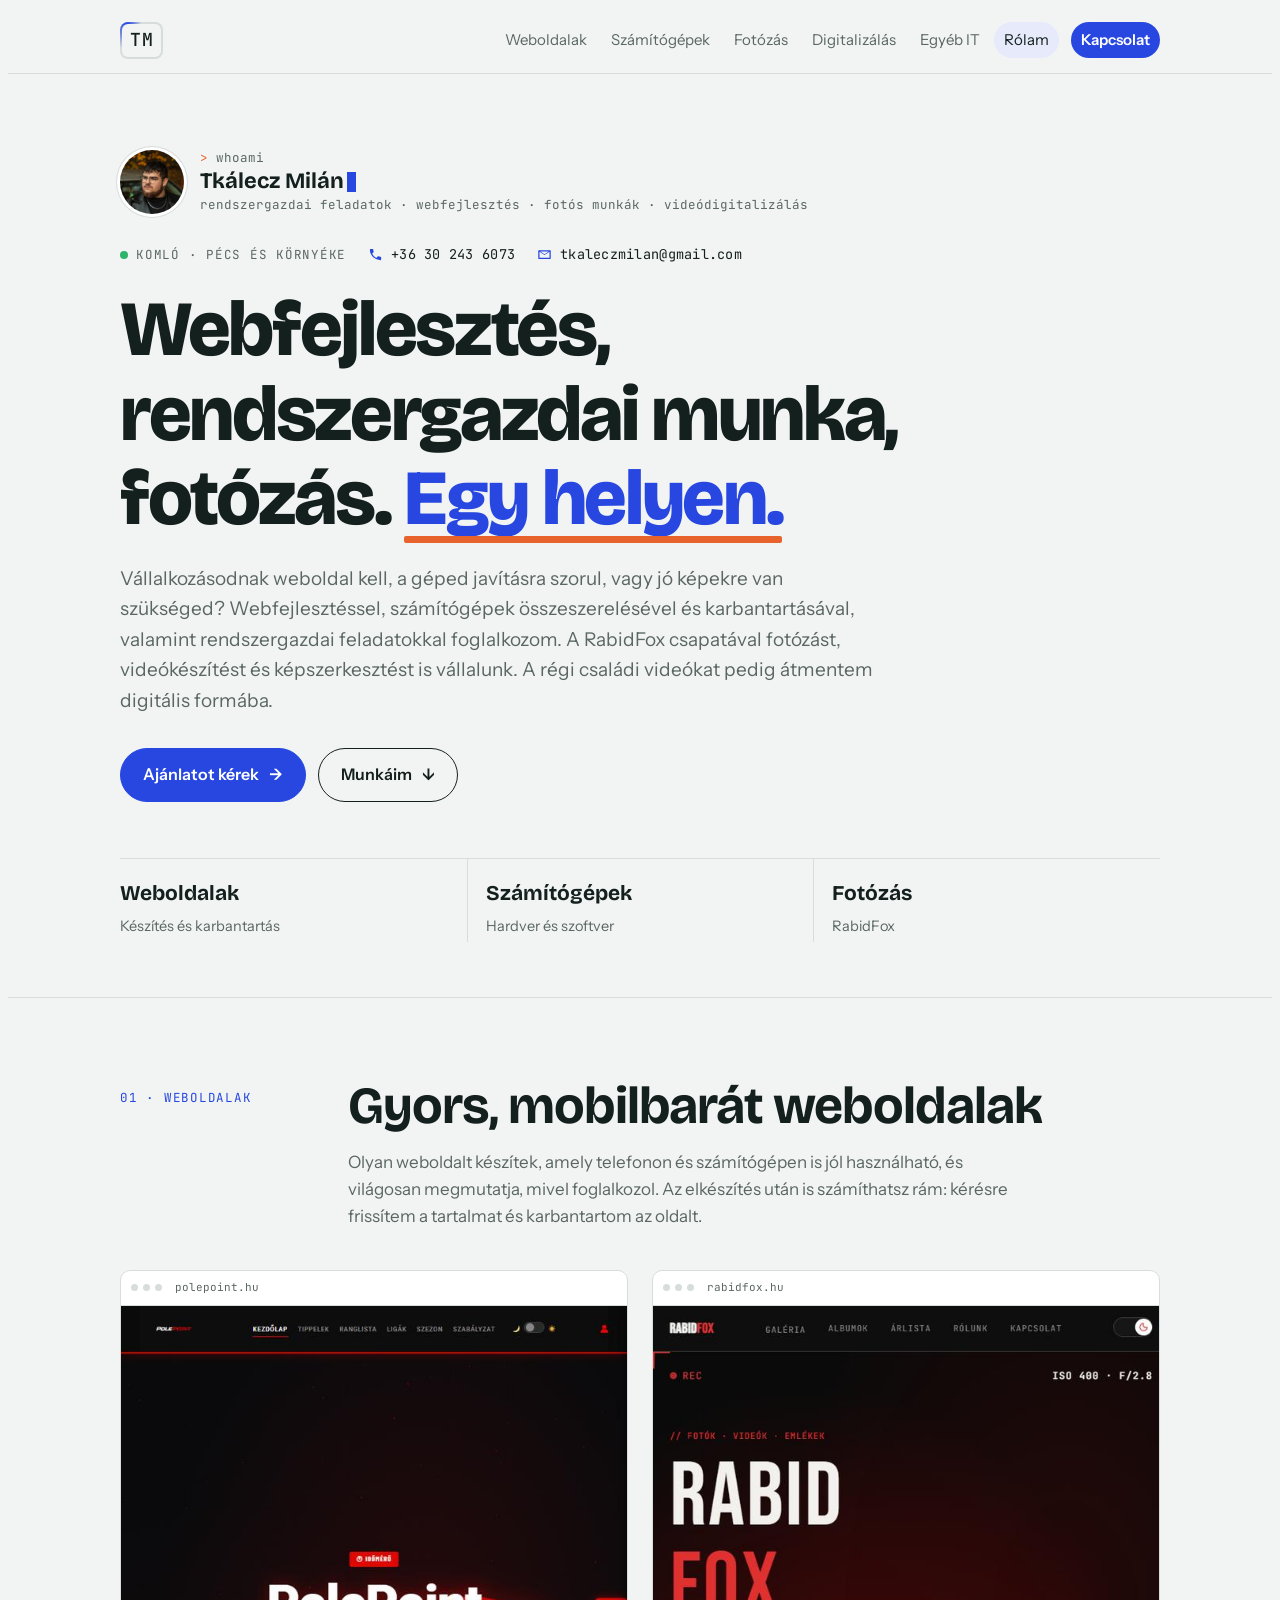
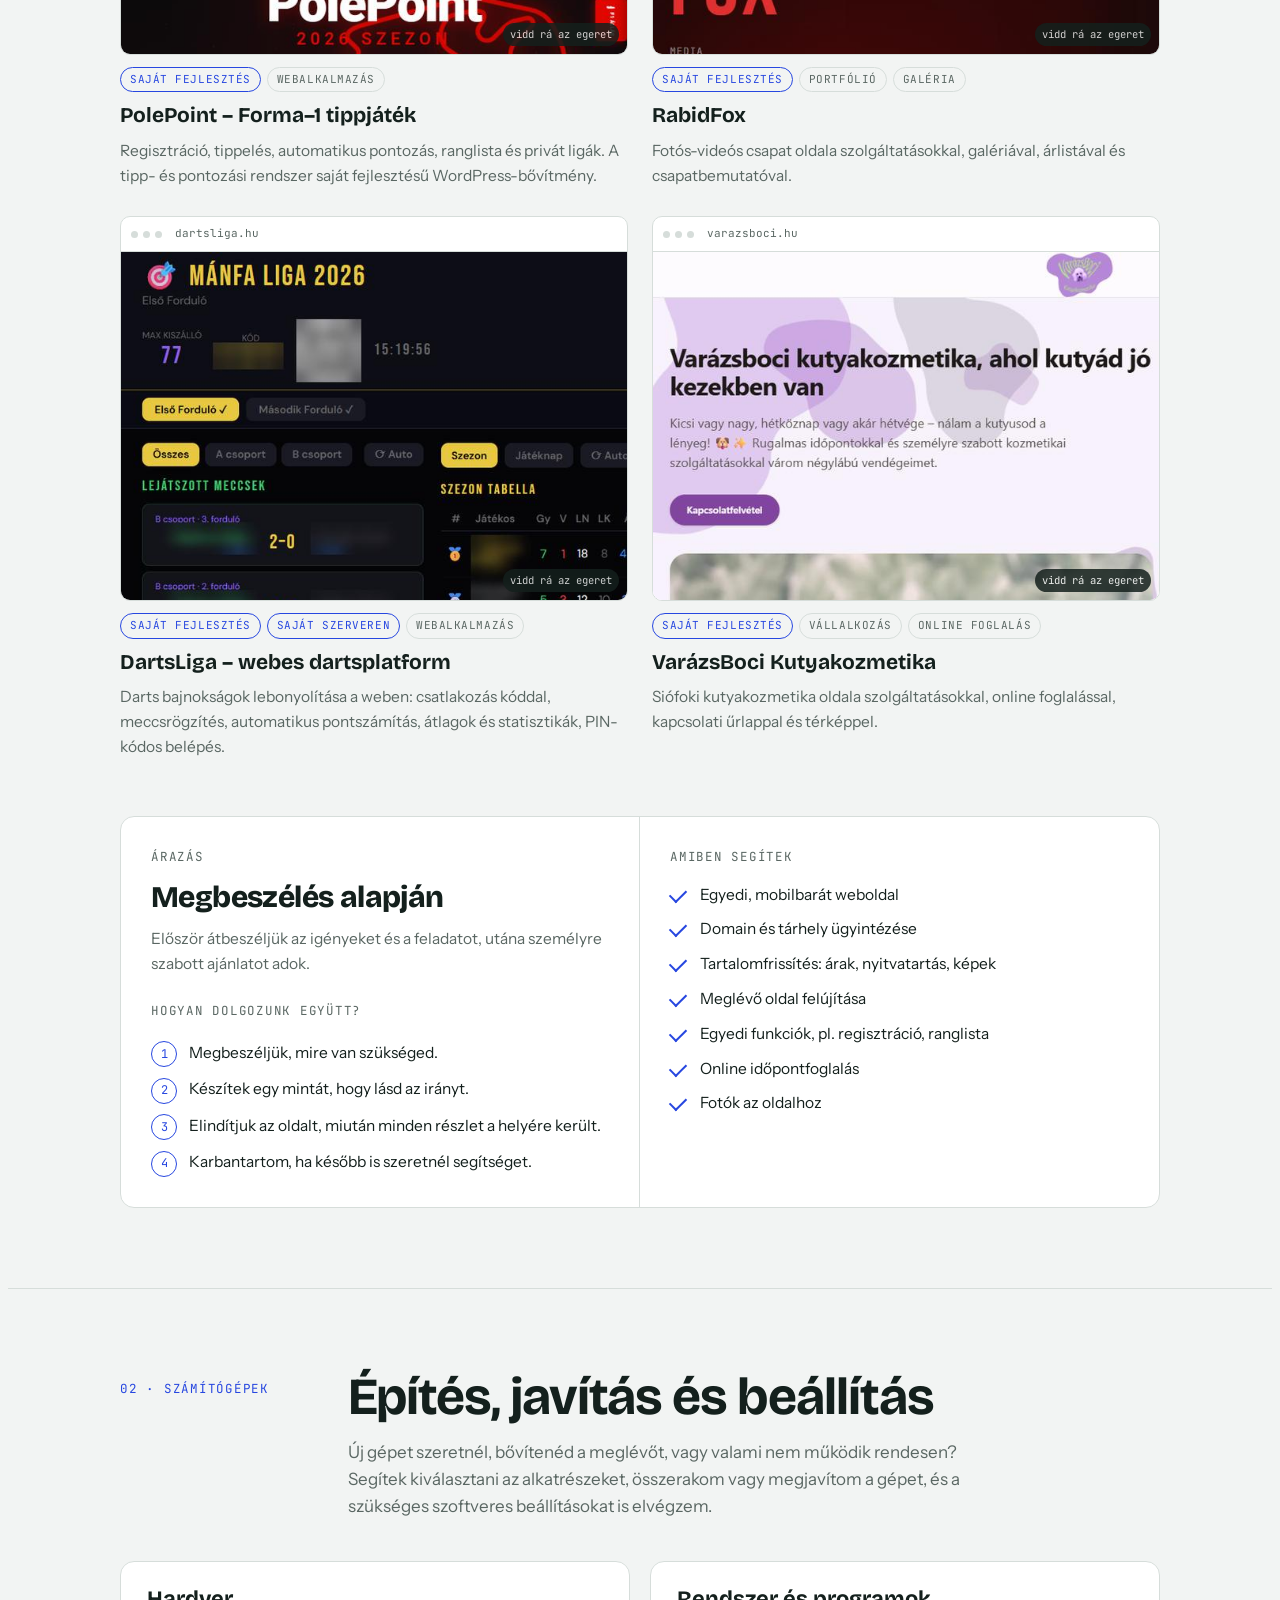
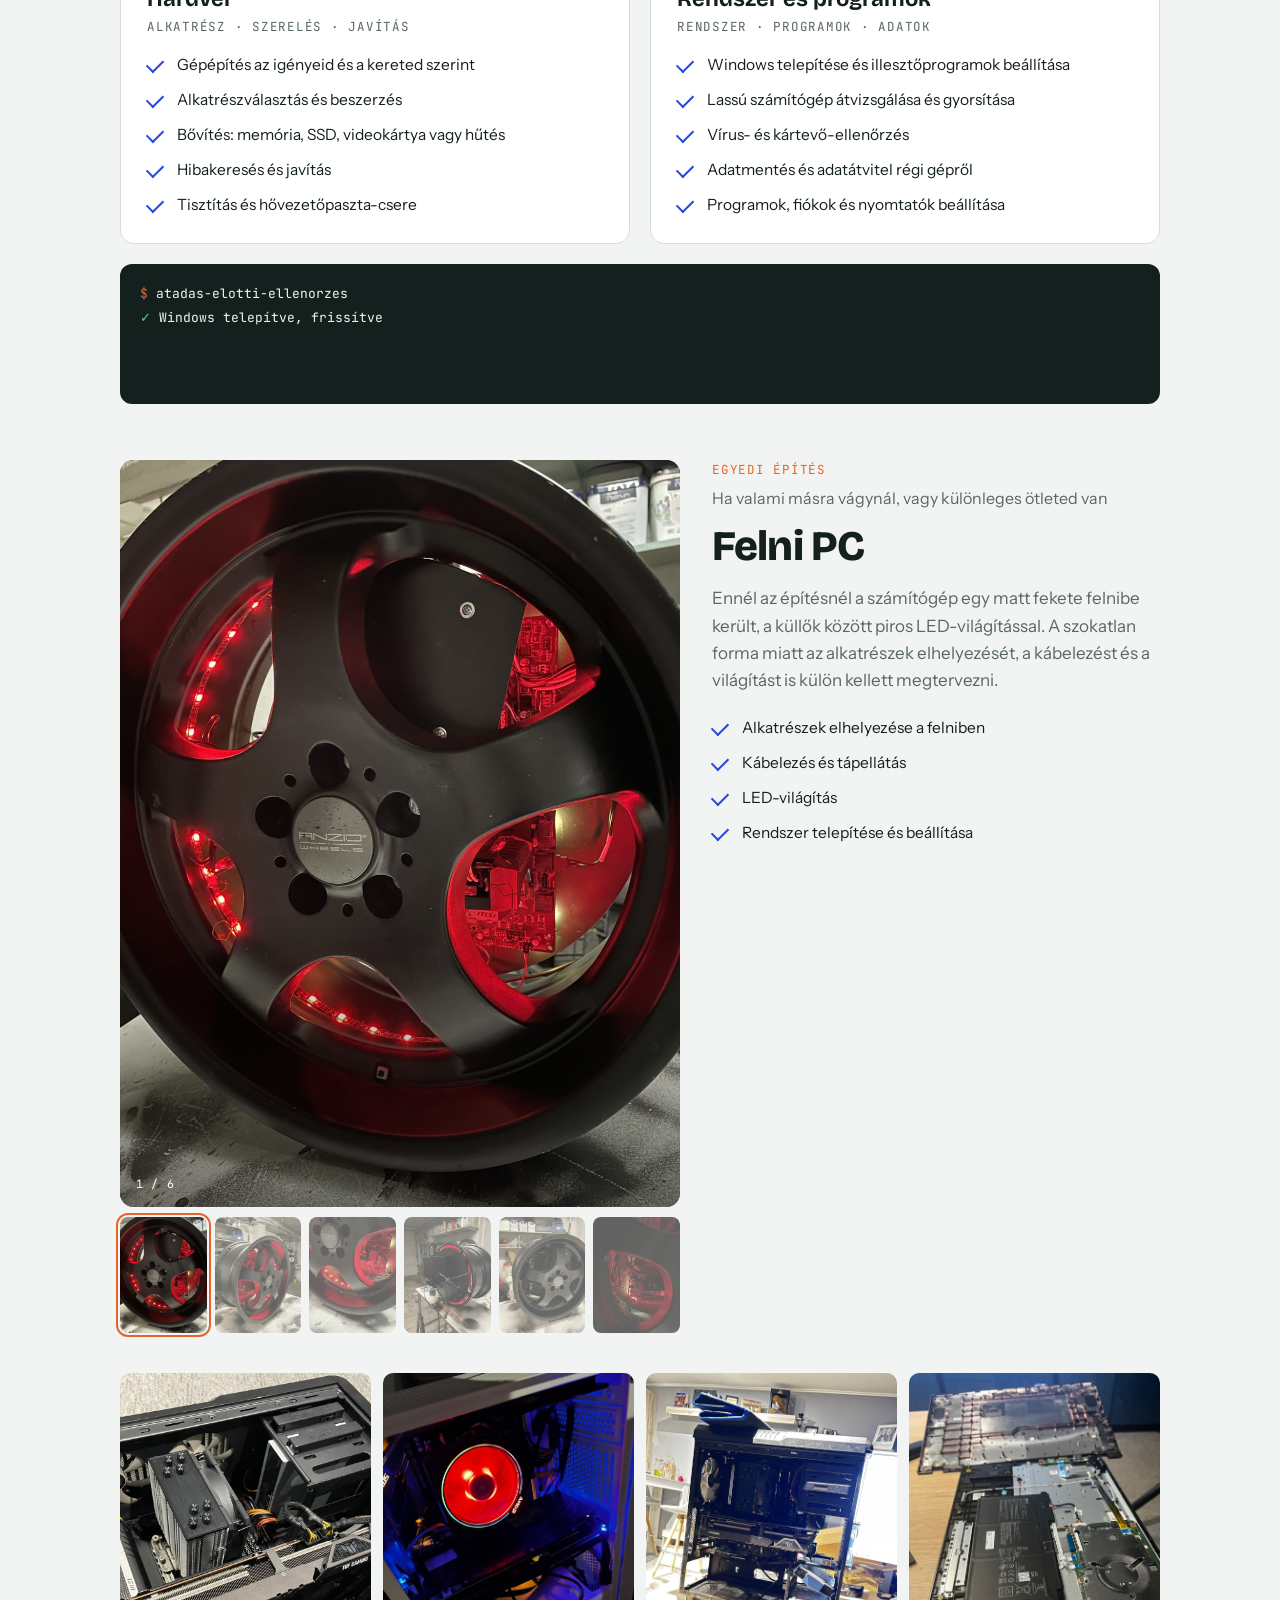
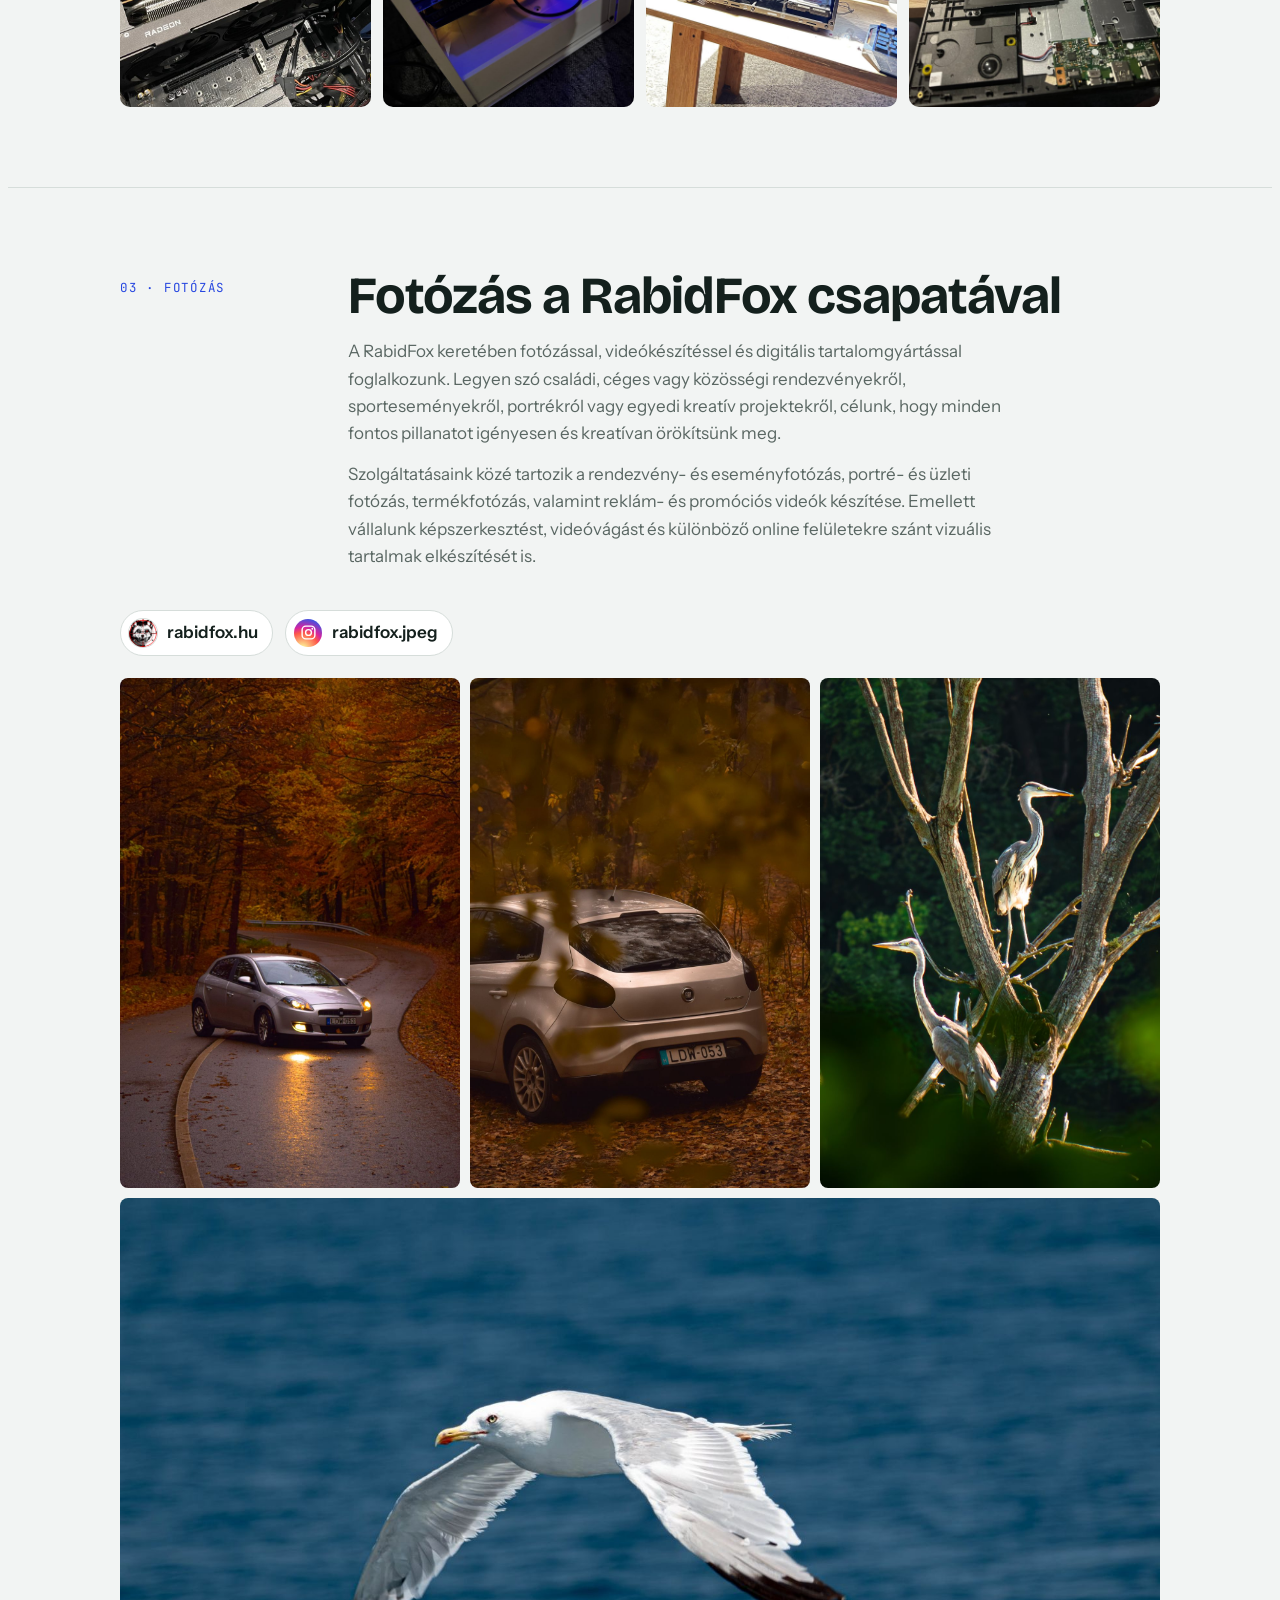
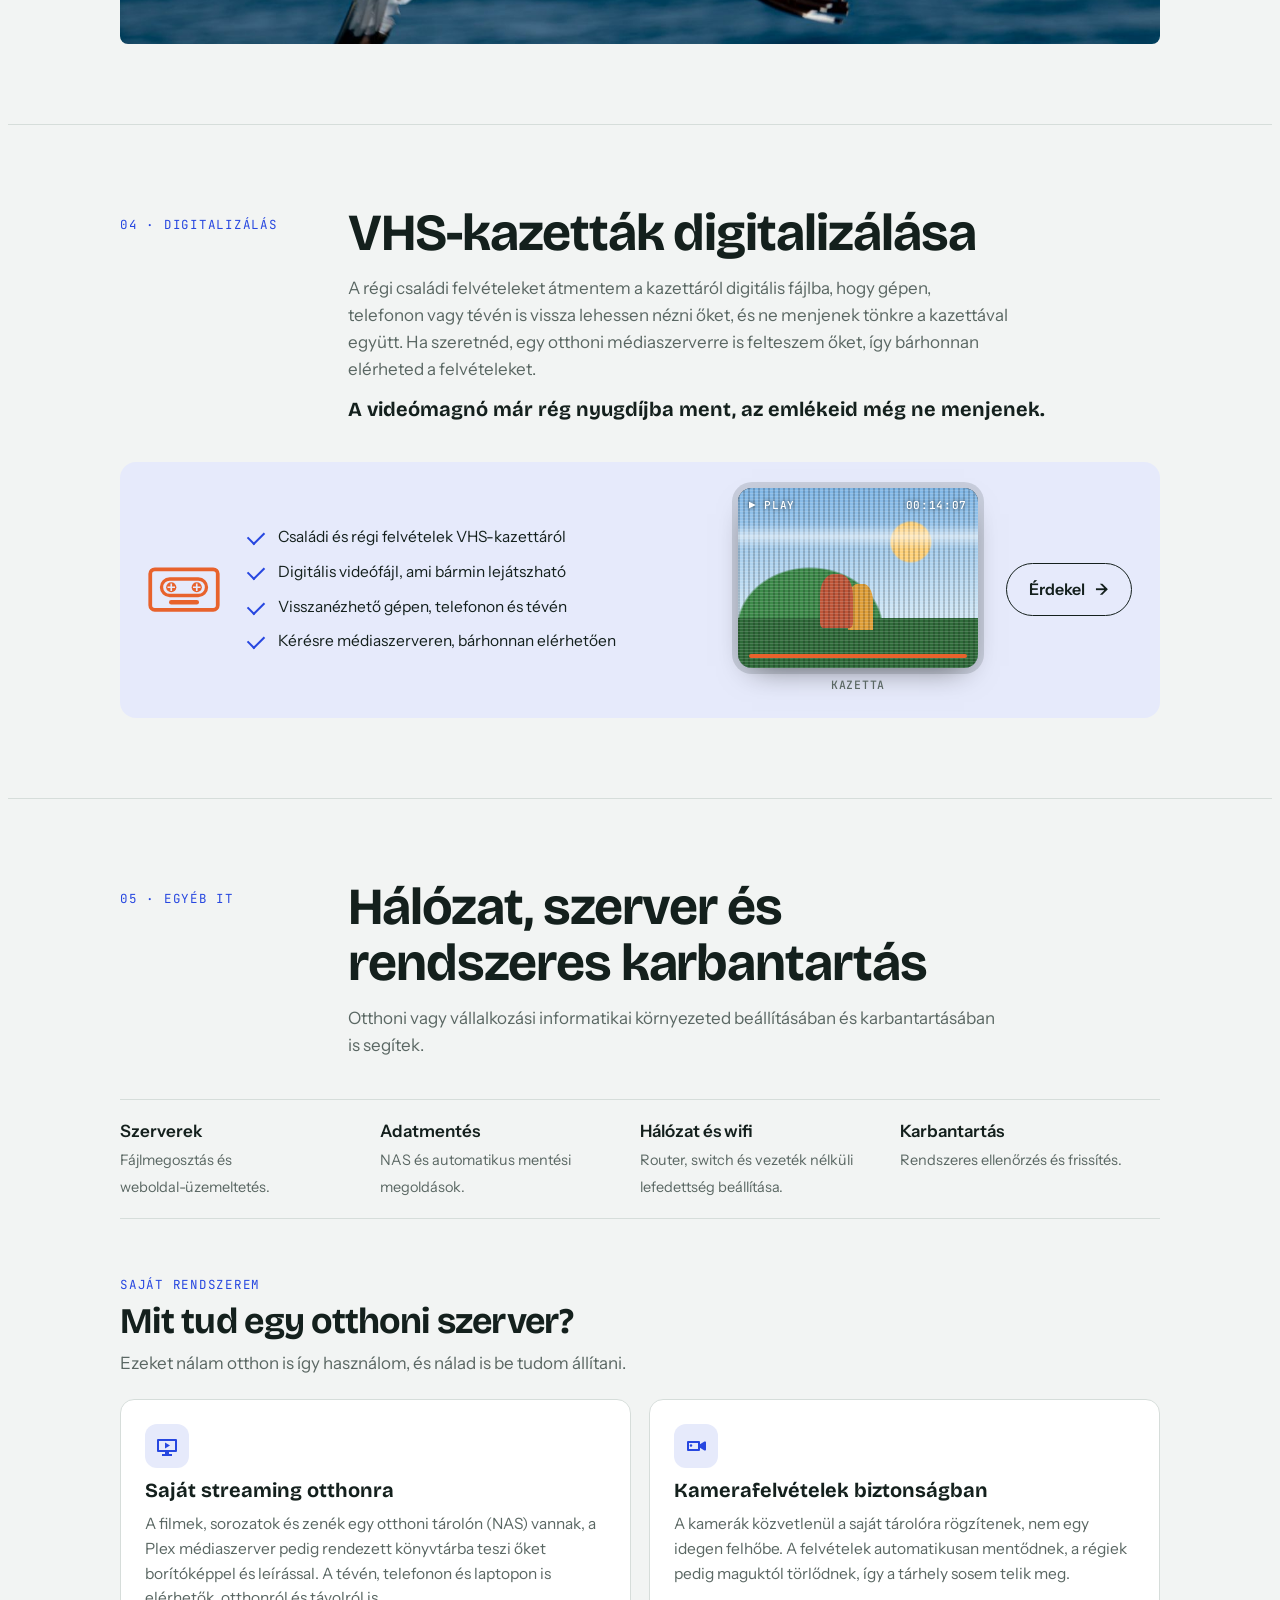
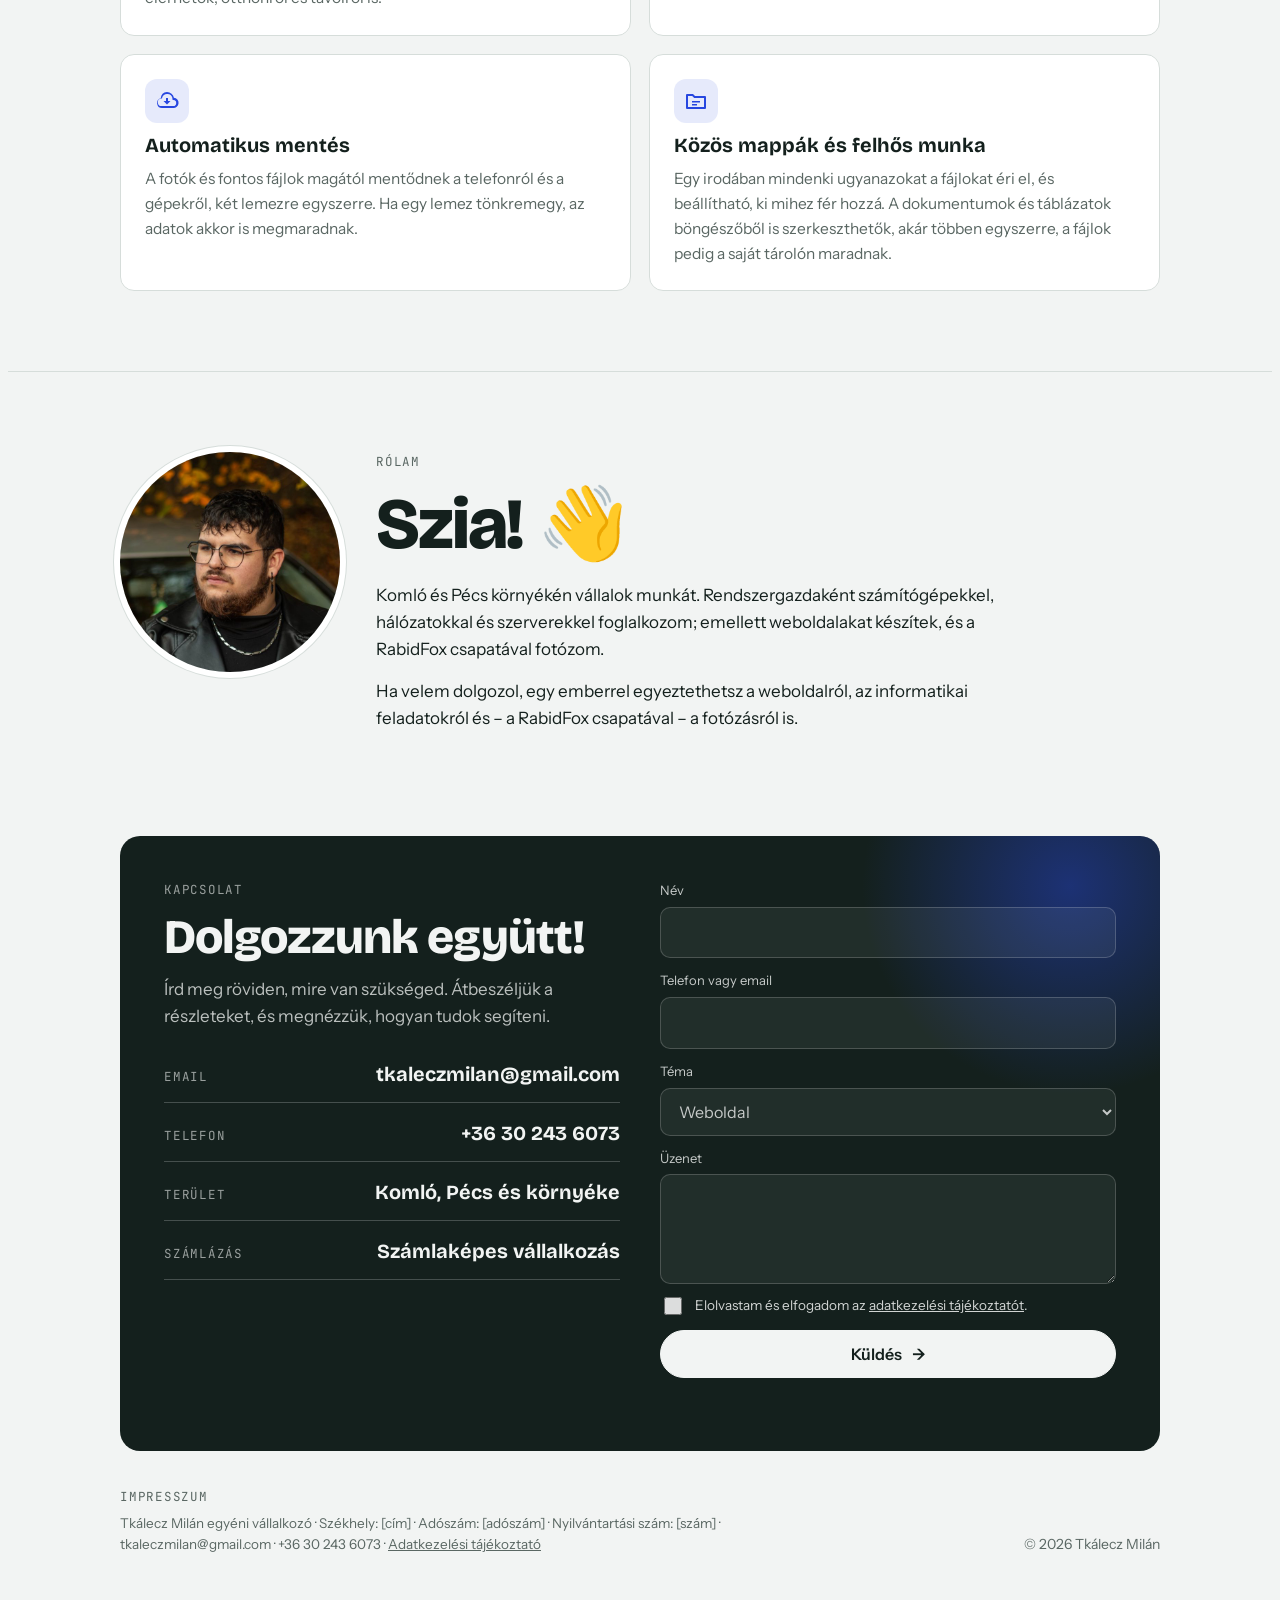
==== index.html @ f2e3286a "Űrlap: Resend-alapú küldés saját Vercel-függvénnyel Co-Authored-By: Claude Opus 5.5 <noreply@anthrop" ====
<!doctype html>
<html lang="hu">
<head>
<meta charset="utf-8">
<meta name="viewport" content="width=device-width, initial-scale=1, viewport-fit=cover">
<title>Informatikus, weboldalkészítés és fotózás – Pécs, Komló | Tkálecz Milán</title>
<meta name="description" content="Weboldalkészítés, számítógép-építés és -javítás, rendszergazdai munkák, fotózás és VHS-digitalizálás Komló és Pécs környékén. Számlaképes vállalkozás. Tel.: +36 30 243 6073">
<link rel="canonical" href="https://tkaleczmilan.hu/">
<link rel="icon" href="img/ikon.png">
<link rel="apple-touch-icon" href="img/ikon.png">
<meta name="theme-color" content="#2747E0">
<meta property="og:type" content="website">
<meta property="og:locale" content="hu_HU">
<meta property="og:title" content="Tkálecz Milán – webfejlesztés, rendszergazdai munka, fotózás">
<meta property="og:description" content="Weboldal, számítógép, hálózat, fotó és VHS-digitalizálás Komló és Pécs környékén.">
<meta property="og:url" content="https://tkaleczmilan.hu/">
<meta property="og:image" content="https://tkaleczmilan.hu/img/megosztas.jpg">
<meta name="twitter:card" content="summary_large_image">
<script type="application/ld+json">{"@context": "https://schema.org", "@type": "ProfessionalService", "name": "Tkálecz Milán", "description": "Webfejlesztés, számítógép-építés és -javítás, rendszergazdai munkák, fotózás és VHS-digitalizálás Komló és Pécs környékén.", "url": "https://tkaleczmilan.hu/", "image": "https://tkaleczmilan.hu/img/rolam.jpg", "logo": "https://tkaleczmilan.hu/img/ikon.png", "telephone": "+36302436073", "email": "tkaleczmilan@gmail.com", "address": {"@type": "PostalAddress", "addressLocality": "Komló", "addressRegion": "Baranya", "addressCountry": "HU"}, "areaServed": [{"@type": "City", "name": "Komló"}, {"@type": "City", "name": "Pécs"}, {"@type": "AdministrativeArea", "name": "Baranya"}], "sameAs": ["https://rabidfox.hu", "https://www.instagram.com/rabidfox.jpeg/"], "hasOfferCatalog": {"@type": "OfferCatalog", "name": "Szolgáltatások", "itemListElement": [{"@type": "Offer", "itemOffered": {"@type": "Service", "name": "Weboldalkészítés"}}, {"@type": "Offer", "itemOffered": {"@type": "Service", "name": "Számítógép-építés és -javítás"}}, {"@type": "Offer", "itemOffered": {"@type": "Service", "name": "Rendszergazdai szolgáltatás"}}, {"@type": "Offer", "itemOffered": {"@type": "Service", "name": "Hálózat és szerver beállítása"}}, {"@type": "Offer", "itemOffered": {"@type": "Service", "name": "Fotózás és videókészítés"}}, {"@type": "Offer", "itemOffered": {"@type": "Service", "name": "VHS-kazetták digitalizálása"}}]}}</script>
<link rel="preconnect" href="https://fonts.googleapis.com">
<link rel="stylesheet" href="https://fonts.googleapis.com/css2?family=Bricolage+Grotesque:opsz,wght@12..96,500;12..96,700;12..96,800&family=Instrument+Sans:wght@400;500;600&family=JetBrains+Mono:wght@400;500&display=swap">
<style>
/* Layout: one-page workshop sheet — sticky nav, animated hero, three service "bays" with spec-label headers, featured wheel-PC build, extras, about, contact */
:root{
  --bg:#F2F4F3; --surface:#FFFFFF; --ink:#14201D; --muted:#5A6763; --line:#D6DDDA;
  --accent:#2747E0; --accent-ink:#FFFFFF; --warm:#E8622C; --tint:#E6EAFB; --old:#C9C2A8;
  --f-display:"Bricolage Grotesque",ui-sans-serif,system-ui,sans-serif;
  --f-body:"Instrument Sans",ui-sans-serif,system-ui,-apple-system,"Segoe UI",sans-serif;
  --f-mono:"JetBrains Mono",ui-monospace,SFMono-Regular,Menlo,monospace;
}
@media (prefers-color-scheme: dark){:root:not([data-theme="light"]){
  --bg:#0F1513; --surface:#172020; --ink:#E7EDEA; --muted:#9AA8A3; --line:#2A3633;
  --accent:#7D93FF; --accent-ink:#0F1513; --warm:#FF8A5B; --tint:#1C2440; --old:#4A4636; color-scheme:dark}}
:root[data-theme="dark"]{
  --bg:#0F1513; --surface:#172020; --ink:#E7EDEA; --muted:#9AA8A3; --line:#2A3633;
  --accent:#7D93FF; --accent-ink:#0F1513; --warm:#FF8A5B; --tint:#1C2440; --old:#4A4636; color-scheme:dark}

*{box-sizing:border-box}
html{scroll-behavior:smooth;scroll-padding-top:72px}
body{background:var(--bg);color:var(--ink);font-family:var(--f-body);font-size:17px;line-height:1.6;overflow-x:hidden}
body::before{content:"";position:fixed;inset:0 0 auto;height:env(safe-area-inset-top,0px);z-index:10;background:var(--bg)}
.wrap{max-width:1080px;margin:0 auto;padding-left:max(20px,env(safe-area-inset-left,0px));padding-right:max(20px,env(safe-area-inset-right,0px))}
a{color:inherit}
img{display:block}
:focus-visible{outline:2px solid var(--accent);outline-offset:3px;border-radius:4px}
h1,h2,h3{font-family:var(--f-display);line-height:1.08;text-wrap:balance;margin:0}
p{margin:0}
.mono{font-family:var(--f-mono);font-size:12.5px;letter-spacing:.06em;text-transform:uppercase;color:var(--muted)}

.progress{position:fixed;top:env(safe-area-inset-top,0px);left:0;height:3px;width:100%;background:var(--accent);transform-origin:0 50%;transform:scaleX(0);z-index:11}

/* nav */
nav{position:sticky;top:env(safe-area-inset-top,0px);z-index:5;background:color-mix(in srgb,var(--bg) 86%,transparent);backdrop-filter:blur(12px);border-bottom:1px solid var(--line)}
nav .wrap{display:flex;align-items:center;gap:20px;padding-block:14px}
.logo{font-family:var(--f-mono);font-weight:500;font-size:18px;text-decoration:none;white-space:nowrap;display:inline-flex;align-items:center;gap:2px}
.logo b{font-weight:500;letter-spacing:.04em;border:2px solid transparent;border-radius:8px;padding:2px 8px;
  background:linear-gradient(var(--bg),var(--bg)) padding-box,conic-gradient(from var(--la),var(--line) 0deg,var(--line) 250deg,var(--accent) 320deg,var(--line) 360deg) border-box;
  animation:led 3.2s linear infinite}
.logo:hover b{animation-duration:1.2s}
@keyframes led{to{--la:360deg}}
@property --la{syntax:"<angle>";inherits:false;initial-value:0deg}
@keyframes blink{50%{opacity:0}}
.links{display:flex;gap:4px;margin-left:auto}
.links a{text-decoration:none;font-size:15px;color:var(--muted);white-space:nowrap;padding:6px 10px;border-radius:999px;transition:color .2s,background .2s}
.links a:hover,.links a.on{color:var(--ink);background:var(--tint)}
.links a.nav-cta{background:var(--accent);color:var(--accent-ink);font-weight:600;margin-left:8px}
@media (max-width:1000px){.links a:not(.nav-cta){display:none}}

/* hero */
.hero{padding-block:76px 56px}
.idcard{display:flex;align-items:center;gap:16px;margin-bottom:30px}
.idcard img{width:64px;height:64px;border-radius:50%;object-fit:cover;flex:none;box-shadow:0 0 0 3px var(--surface),0 0 0 4px var(--line)}
.idcode{font-family:var(--f-mono);line-height:1.35;min-width:0}
.idcode .cmd{font-size:12.5px;color:var(--muted)}
.idcode .cmd .pr{color:var(--warm)}
.idcode .out{font-family:var(--f-display);font-weight:700;font-size:22px;color:var(--ink);min-height:1.35em;display:flex;align-items:center;gap:3px}
.idcode .out .caret{width:9px;height:.9em;background:var(--accent)}
.idcode .role{font-size:12.5px;color:var(--muted);transition:opacity .4s}
.hero .eyebrow{margin-bottom:22px;display:flex;flex-wrap:wrap;align-items:center;gap:8px 22px}
.eyebrow .ei{display:inline-flex;align-items:center;gap:8px}
.eyebrow .c{text-transform:none;letter-spacing:.02em;font-size:13.5px;color:var(--ink);text-decoration:none;user-select:all;transition:color .2s}
.eyebrow .c:hover{color:var(--accent)}
.eyebrow svg{width:15px;height:15px;fill:var(--accent);flex:none}
@media (max-width:560px){.hero .eyebrow{flex-direction:column;align-items:flex-start}}
.dot{width:8px;height:8px;border-radius:50%;background:#2DB36A;animation:ping 2s infinite}
@keyframes ping{0%{box-shadow:0 0 0 0 rgba(45,179,106,.6)}100%{box-shadow:0 0 0 10px rgba(45,179,106,0)}}
.hero h1{font-size:clamp(34px,6.6vw,78px);font-weight:800;letter-spacing:-.03em;max-width:17ch}
.hero h1 .w{display:inline-block;animation:rise .8s cubic-bezier(.2,.8,.2,1) both}
.hero h1 em{font-style:normal;color:var(--accent);position:relative;white-space:nowrap}
.hero h1 em::after{content:"";position:absolute;left:0;right:0;bottom:.02em;height:.09em;background:var(--warm);border-radius:2px;transform-origin:0 50%;animation:draw .9s 1.1s cubic-bezier(.6,0,.2,1) both}
@keyframes rise{from{opacity:0;transform:translateY(.45em) rotate(2deg)}to{opacity:1;transform:none}}
@keyframes draw{from{transform:scaleX(0)}to{transform:scaleX(1)}}
.hero .fade{animation:rise .8s cubic-bezier(.2,.8,.2,1) both}
.hero p.lead{margin-top:24px;max-width:58ch;font-size:19px;line-height:1.6;color:var(--muted)}
.btns{display:flex;flex-wrap:wrap;gap:12px;margin-top:32px}
.btn{display:inline-flex;align-items:center;gap:10px;padding:13px 22px;border-radius:999px;font-weight:600;text-decoration:none;border:1.5px solid var(--ink);font-size:16px;cursor:pointer;background:none;font-family:inherit;color:var(--ink);transition:transform .2s,background .2s,color .2s}
.btn .arr{transition:transform .25s}
.btn:hover .arr{transform:translateX(4px)}
.btn.primary{background:var(--accent);border-color:var(--accent);color:var(--accent-ink)}
.btn:not(.primary):hover{background:var(--ink);color:var(--bg)}
.trio{display:grid;grid-template-columns:repeat(3,1fr);margin-top:56px;border-top:1px solid var(--line)}
.trio a{padding:18px 18px 4px 0;text-decoration:none;display:flex;flex-direction:column;gap:4px;position:relative}
.trio a+a{padding-left:18px;border-left:1px solid var(--line)}
.trio a::before{content:"";position:absolute;top:-1px;left:0;right:0;height:2px;background:var(--accent);transform:scaleX(0);transform-origin:0 50%;transition:transform .35s}
.trio a:hover::before{transform:scaleX(1)}
.trio b{font-family:var(--f-display);font-size:21px;font-weight:700}
.trio small{color:var(--muted);font-size:14.5px}
@media (max-width:640px){.trio{grid-template-columns:1fr}.trio a+a{border-left:0;padding-left:0;border-top:1px solid var(--line)}.trio a{padding-bottom:16px}}

@supports (animation-timeline: view()){
  .rv{animation:rv linear both;animation-timeline:view();animation-range:entry 0% entry 35%}
  @keyframes rv{from{opacity:0;transform:translateY(36px)}to{opacity:1;transform:none}}
  .progress{animation:prog linear both;animation-timeline:scroll(root)}
  @keyframes prog{to{transform:scaleX(1)}}
}

/* sections */
section.bay{padding-block:80px;border-top:1px solid var(--line)}
.bay-head{display:grid;grid-template-columns:200px 1fr;gap:28px;margin-bottom:40px}
.bay-head .tag{font-family:var(--f-mono);font-size:12.5px;letter-spacing:.06em;text-transform:uppercase;color:var(--accent);padding-top:10px}
.bay-head h2{font-size:clamp(32px,4.6vw,52px);font-weight:700;letter-spacing:-.02em}
.bay-head p{margin-top:14px;color:var(--muted);max-width:60ch}
@media (max-width:760px){.bay-head{grid-template-columns:1fr;gap:10px}}

.ph{display:grid;place-items:center;text-align:center;padding:16px;color:var(--muted);font-size:14px;
  background:repeating-linear-gradient(135deg,var(--tint) 0 10px,transparent 10px 20px)}

/* references */
.refs{display:grid;grid-template-columns:1fr 1fr;gap:28px 24px}
@media (max-width:560px){.refs{grid-template-columns:1fr}}
.ref{text-decoration:none;display:flex;flex-direction:column;gap:12px;min-width:0}
.browser{border:1px solid var(--line);border-radius:10px;overflow:hidden;background:var(--surface);transition:border-color .25s,transform .35s,box-shadow .35s}
.ref:hover .browser{border-color:var(--accent);transform:translateY(-4px);box-shadow:0 18px 40px -22px color-mix(in srgb,var(--accent) 60%,transparent)}
.browser .bar{display:flex;gap:5px;align-items:center;padding:8px 10px;border-bottom:1px solid var(--line)}
.browser .bar i{width:7px;height:7px;border-radius:50%;background:var(--line)}
.browser .bar span{margin-left:8px;font-family:var(--f-mono);font-size:11px;color:var(--muted);white-space:nowrap;overflow:hidden;text-overflow:ellipsis}
.viewport{aspect-ratio:16/11;max-width:100%;overflow:hidden;position:relative}
.page{position:absolute;inset:0 0 auto 0;height:300%;transition:transform 3.2s cubic-bezier(.45,0,.25,1)}
.ref:hover .page,.ref:focus-visible .page{transform:translateY(-66.6%)}
.viewport img{position:absolute;inset:0;width:100%;height:100%;object-fit:cover;object-position:50% 0;transition:object-position 6s cubic-bezier(.45,0,.25,1);background:var(--surface)}
.ref:hover .viewport img,.ref:focus-visible .viewport img{object-position:50% 100%}
@media (hover:none){.viewport img{animation:refscroll 14s ease-in-out 1s infinite alternate}.hint{display:none}}
@keyframes refscroll{0%,8%{object-position:50% 0}92%,100%{object-position:50% 100%}}
.mock{height:100%;display:flex;flex-direction:column;gap:6%;padding:7% 8%;background:var(--surface)}
.mock .h{height:9%;border-radius:4px;background:var(--hue);display:grid;place-items:center;color:#fff;font-family:var(--f-display);font-weight:700;font-size:13px}
.mock .l{height:2.2%;border-radius:2px;background:var(--line)}
.mock .l.s{width:60%}
.mock .row{display:grid;grid-template-columns:1fr 1fr 1fr;gap:6%;height:12%}
.mock .row i{border-radius:4px;background:color-mix(in srgb,var(--hue) 22%,var(--surface))}
.mock .big{height:16%;border-radius:4px;background:color-mix(in srgb,var(--hue) 14%,var(--surface));display:grid;place-items:center;font-size:11px;color:var(--muted)}
.hint{position:absolute;right:8px;bottom:8px;font-family:var(--f-mono);font-size:10.5px;background:var(--ink);color:var(--bg);padding:3px 7px;border-radius:999px;opacity:.85;transition:opacity .3s}
.ref:hover .hint{opacity:0}
.ref .tags{display:flex;flex-wrap:wrap;gap:6px}
.ref .tags span{font-family:var(--f-mono);font-size:11px;text-transform:uppercase;letter-spacing:.05em;border:1px solid var(--line);border-radius:999px;padding:3px 9px;color:var(--muted)}
.ref .tags span.star{border-color:var(--accent);color:var(--accent)}
.ref h3{font-size:21px;font-weight:700}
.ref p{font-size:15.5px;color:var(--muted)}

/* before / after */
.ba{margin-top:56px}
.ba-head{display:flex;justify-content:space-between;align-items:end;gap:16px;flex-wrap:wrap;margin-bottom:16px}
.ba-head h3{font-size:26px;font-weight:700}
.ba-box{position:relative;aspect-ratio:16/8;max-width:100%;border-radius:14px;overflow:hidden;border:1px solid var(--line);user-select:none;touch-action:pan-y}
@media (max-width:560px){.ba-box{aspect-ratio:4/5}}
.ba-side{position:absolute;inset:0;padding:5%;display:flex;flex-direction:column;gap:4%}
.ba-old{background:var(--old);font-family:"Times New Roman",Times,serif;color:#3a2f1c}
.ba-old .t{font-size:clamp(18px,3vw,30px);color:#7a0d0d;text-align:center;text-decoration:underline}
.ba-old .marq{background:#ffef7a;color:#7a0d0d;font-weight:700;text-align:center;padding:4px;font-size:14px;overflow:hidden;white-space:nowrap}
.ba-old .marq span{display:inline-block;animation:marq 9s linear infinite}
@keyframes marq{from{transform:translateX(100%)}to{transform:translateX(-100%)}}
.ba-old .cols{display:grid;grid-template-columns:1fr 2fr;gap:4%;flex:1}
.ba-old .cols div{border:2px ridge #8a7b55;background:#e9e2c8;padding:8px;font-size:13px}
.ba-new{background:var(--surface);clip-path:inset(0 0 0 var(--pos,50%))}
.ba-new .nv{display:flex;justify-content:space-between;align-items:center;font-family:var(--f-display);font-weight:700}
.ba-new .nv span{background:var(--accent);color:var(--accent-ink);font-size:12px;padding:5px 12px;border-radius:999px;font-family:var(--f-body)}
.ba-new .hh{font-family:var(--f-display);font-weight:800;font-size:clamp(22px,4vw,44px);letter-spacing:-.02em;line-height:1.05;max-width:12ch}
.ba-new .cards{display:grid;grid-template-columns:repeat(3,1fr);gap:3%;flex:1}
.ba-new .cards i{border-radius:10px;background:var(--tint)}
.ba-new .cta{display:flex;gap:10px}
.ba-new .cta b{background:var(--ink);color:var(--bg);font-size:12px;padding:7px 14px;border-radius:999px;font-weight:600}
.ba-handle{position:absolute;top:0;bottom:0;left:var(--pos,50%);width:2px;background:var(--accent);transform:translateX(-1px);pointer-events:none}
.ba-handle::after{content:"‹ ›";position:absolute;top:50%;left:50%;transform:translate(-50%,-50%);width:42px;height:42px;border-radius:50%;background:var(--accent);color:var(--accent-ink);display:grid;place-items:center;font-weight:700;font-size:16px;letter-spacing:2px;box-shadow:0 6px 18px -6px rgba(0,0,0,.4)}
.ba-label{position:absolute;top:12px;font-family:var(--f-mono);font-size:11px;text-transform:uppercase;letter-spacing:.06em;background:var(--ink);color:var(--bg);padding:4px 9px;border-radius:999px}
.ba-label.l{left:12px}.ba-label.r{right:12px}
.ba input{position:absolute;inset:0;width:100%;height:100%;opacity:0;cursor:ew-resize;margin:0}

/* offer */
.offer{margin-top:56px;display:grid;grid-template-columns:1fr 1fr;background:var(--surface);border:1px solid var(--line);border-radius:14px;overflow:hidden}
@media (max-width:760px){.offer{grid-template-columns:1fr}}
.offer>div{padding:30px;min-width:0}
.offer .deal{border-right:1px solid var(--line);display:flex;flex-direction:column;gap:14px}
@media (max-width:760px){.offer .deal{border-right:0;border-bottom:1px solid var(--line)}}
.deal h3{font-size:30px;font-weight:800;letter-spacing:-.02em}
.deal p{color:var(--muted);font-size:15.5px}
.steps{list-style:none;margin:6px 0 0;padding:0;display:grid;gap:10px;counter-reset:s}
.steps li{display:grid;grid-template-columns:28px 1fr;gap:10px;font-size:15.5px;align-items:baseline;counter-increment:s}
.steps li::before{content:counter(s);font-family:var(--f-mono);font-size:12px;width:24px;height:24px;border-radius:50%;border:1.5px solid var(--accent);color:var(--accent);display:grid;place-items:center}
ul.check{list-style:none;margin:0;padding:0;display:grid;gap:10px}
ul.check li{display:grid;grid-template-columns:20px 1fr;gap:10px;font-size:15.5px}
ul.check li::before{content:"";width:14px;height:8px;border-left:2px solid var(--accent);border-bottom:2px solid var(--accent);transform:rotate(-45deg);margin-top:6px}

/* pc */
.split{display:grid;grid-template-columns:1fr 1fr;gap:20px}
@media (max-width:760px){.split{grid-template-columns:1fr}}
.panel{background:var(--surface);border:1px solid var(--line);border-radius:14px;padding:26px;min-width:0}
.panel h3{font-size:22px;font-weight:700;margin-bottom:6px}
.panel .mono{margin-bottom:16px;display:block}
.term{margin-top:20px;background:var(--ink);color:var(--bg);border-radius:12px;padding:18px 20px;font-family:var(--f-mono);font-size:13px;line-height:1.8;overflow-x:auto;min-height:140px}
.term .p{color:var(--warm)}
.term .ok{color:#59D08F}
.caret{display:inline-block;width:8px;height:1em;background:currentColor;vertical-align:-2px;animation:blink 1s steps(1) infinite}

/* featured build */
.feature{margin-top:56px;display:grid;grid-template-columns:1.25fr 1fr;gap:32px;align-items:start}
@media (max-width:860px){.feature{grid-template-columns:1fr}}
.stage{position:relative;border-radius:14px;overflow:hidden;background:#0b0b0b;aspect-ratio:3/4;max-width:100%;cursor:zoom-in}
.stage img{position:absolute;inset:0;width:100%;height:100%;object-fit:cover;transition:opacity .45s,transform 6s ease-out}
.stage:hover img.cur{transform:scale(1.04)}
.stage img:not(.cur){opacity:0}
.stage .glow{position:absolute;inset:auto 0 0 0;height:40%;background:linear-gradient(to top,rgba(0,0,0,.55),transparent);pointer-events:none}
.stage .cap{position:absolute;left:16px;bottom:14px;color:#fff;font-family:var(--f-mono);font-size:11.5px;letter-spacing:.06em;text-transform:uppercase}
.thumbs{display:grid;grid-template-columns:repeat(6,1fr);gap:8px;margin-top:10px}
.thumbs button{all:unset;cursor:pointer;border-radius:8px;overflow:hidden;aspect-ratio:3/4;outline:2px solid transparent;outline-offset:2px;transition:outline-color .2s,opacity .2s;opacity:.6}
.thumbs button.on,.thumbs button:hover{opacity:1}
.thumbs button.on{outline-color:var(--warm)}
.thumbs button:focus-visible{outline-color:var(--accent)}
.thumbs img{width:100%;height:100%;object-fit:cover}
.feature-text .mono{color:var(--warm);margin-bottom:6px;display:block}
.feature-text .kicker{display:block;color:var(--muted);font-size:16px;margin-bottom:12px}
.feature-text h3{font-size:clamp(28px,3.6vw,42px);font-weight:800;letter-spacing:-.02em}
.feature-text p{margin-top:16px;color:var(--muted);max-width:46ch}
.feature-text ul.check{margin-top:22px}
.builds{display:grid;grid-template-columns:repeat(4,1fr);gap:12px;margin-top:40px}
@media (max-width:760px){.builds{grid-template-columns:1fr 1fr}}
.builds button{all:unset;cursor:zoom-in;border-radius:10px;overflow:hidden;aspect-ratio:3/4;display:block;background:var(--surface)}
.builds button:focus-visible{outline:2px solid var(--accent);outline-offset:3px}
.builds img{width:100%;height:100%;object-fit:cover;transition:transform .5s}
.builds button:hover img{transform:scale(1.05)}

/* photo */
.photo-head{display:flex;flex-wrap:wrap;align-items:center;gap:12px;margin-bottom:22px}
.badge{display:inline-flex;align-items:center;gap:10px;padding:8px 14px 8px 8px;border:1px solid var(--line);border-radius:999px;background:var(--surface);text-decoration:none;font-weight:600;transition:border-color .2s}
.badge:hover{border-color:var(--warm)}
.badge .bi{width:28px;height:28px;border-radius:50%;object-fit:cover;flex:none;display:grid;place-items:center;background:#fff;box-shadow:0 0 0 1px var(--line)}
.badge .ig{background:radial-gradient(circle at 30% 107%,#fdf497 0%,#fdf497 5%,#fd5949 45%,#d6249f 60%,#285AEB 90%);box-shadow:none}
.badge .ig svg{width:17px;height:17px}
.gallery{display:grid;grid-template-columns:repeat(3,1fr);gap:10px}
.gallery button{all:unset;cursor:zoom-in;border-radius:8px;overflow:hidden;display:block;aspect-ratio:2/3;background:var(--surface)}
.gallery button.wide{grid-column:1/-1;aspect-ratio:21/9}
.gallery button:focus-visible{outline:2px solid var(--accent);outline-offset:3px}
.gallery img{width:100%;height:100%;object-fit:cover;transition:transform .6s}
.gallery button:hover img{transform:scale(1.04)}
@media (max-width:560px){.gallery{gap:6px}.gallery button.wide{aspect-ratio:3/2}}

/* lightbox */
.lb{position:fixed;inset:0;z-index:20;background:rgba(8,12,11,.94);display:grid;place-items:center;padding:max(56px,env(safe-area-inset-top,0px)) max(16px,env(safe-area-inset-right,0px)) max(24px,env(safe-area-inset-bottom,0px)) max(16px,env(safe-area-inset-left,0px));animation:fadein .25s}
@keyframes fadein{from{opacity:0}}
.lb img{max-width:100%;max-height:100%;border-radius:8px;animation:rise .35s}
.lb button{position:absolute;top:calc(14px + env(safe-area-inset-top,0px));right:calc(16px + env(safe-area-inset-right,0px));font:600 15px var(--f-body);background:#fff;color:#14201D;border:0;border-radius:999px;padding:9px 16px;cursor:pointer}

/* other */
.other{display:grid;grid-template-columns:repeat(4,1fr);border-top:1px solid var(--line)}
.other div{padding:18px 16px 18px 0;border-bottom:1px solid var(--line);transition:padding-left .25s}
.other div:hover{padding-left:8px}
.other b{display:block;font-weight:600}
.usecase-head{margin-top:56px;display:grid;gap:8px}
.usecase-head .mono{color:var(--accent)}
.usecase-head h3{font-size:clamp(26px,3.4vw,36px);font-weight:700;letter-spacing:-.02em}
.usecase-head p{color:var(--muted);max-width:60ch}
.usecases{margin-top:22px;display:grid;grid-template-columns:repeat(2,1fr);gap:18px}
.vhs .reel{transform-box:fill-box;transform-origin:center;animation:reel 2.4s linear infinite}
@keyframes reel{to{transform:rotate(360deg)}}
.tv{display:grid;gap:8px;justify-items:center}
.tv-screen{position:relative;width:240px;max-width:100%;aspect-ratio:4/3;border-radius:14px;overflow:hidden;background:#0b0f0e;box-shadow:0 0 0 6px color-mix(in srgb,var(--ink) 14%,transparent),0 12px 30px -14px rgba(0,0,0,.6)}
.tv-img{position:absolute;inset:0;background:
  radial-gradient(circle at 72% 30%,#ffd27a 0 9%,transparent 10%),
  linear-gradient(to top,#2f6b3a 0 28%,transparent 28%),
  radial-gradient(ellipse at 30% 78%,#3d8a4a 0 30%,transparent 31%),
  linear-gradient(#7fb6e6,#cfe6f5 70%);
  animation:tvimg 6s ease-in-out infinite}
.tv-img::after{content:"";position:absolute;left:34%;bottom:22%;width:14%;height:30%;border-radius:40% 40% 10% 10%;background:#c0573a;box-shadow:24px 6px 0 -4px #e0a03a}
.tv-noise{position:absolute;inset:-50%;background:repeating-linear-gradient(0deg,rgba(255,255,255,.14) 0 1px,transparent 1px 3px),repeating-linear-gradient(90deg,rgba(0,0,0,.18) 0 2px,transparent 2px 5px);animation:noise .25s steps(3) infinite,tvfade 6s ease-in-out infinite}
.tv-track{position:absolute;left:0;right:0;height:14%;top:20%;background:linear-gradient(transparent,rgba(255,255,255,.55),transparent);mix-blend-mode:screen;animation:track 1.6s linear infinite,tvfade 6s ease-in-out infinite}
.tv-osd{position:absolute;font-family:var(--f-mono);font-size:11px;font-weight:500;letter-spacing:.06em;color:#fff;text-shadow:0 0 4px rgba(0,0,0,.7)}
.tv-play{top:9px;left:11px;animation:tvfade 6s ease-in-out infinite}
.tv-time{top:9px;right:11px;animation:tvfade 6s ease-in-out infinite}
.tv-done{top:9px;left:11px;background:#2DB36A;padding:2px 7px;border-radius:999px;text-shadow:none;opacity:0;animation:tvshow 6s ease-in-out infinite}
.tv-bar{position:absolute;left:11px;right:11px;bottom:10px;height:4px;border-radius:2px;background:rgba(255,255,255,.25);overflow:hidden}
.tv-bar i{display:block;height:100%;width:100%;background:var(--warm);transform-origin:0 50%;animation:tvbar 6s ease-in-out infinite}
.tv-cap{font-family:var(--f-mono);font-size:11.5px;letter-spacing:.06em;text-transform:uppercase;color:var(--muted);position:relative;height:1.4em;width:100%;text-align:center}
.tv-cap b{font-weight:500;position:absolute;inset:0}
.tv-cap .c-a{animation:tvfade 6s ease-in-out infinite}
.tv-cap .c-b{color:var(--accent);opacity:0;animation:tvshow 6s ease-in-out infinite}
@keyframes noise{0%{transform:translate(0,0)}33%{transform:translate(-3%,2%)}66%{transform:translate(2%,-3%)}}
@keyframes track{from{top:-15%}to{top:105%}}
@keyframes tvimg{0%,55%{filter:saturate(.45) contrast(.8) blur(.6px) hue-rotate(-12deg);transform:skewX(-2deg) scale(1.04)}70%,100%{filter:none;transform:none}}
@keyframes tvfade{0%,55%{opacity:1}68%,100%{opacity:0}}
@keyframes tvshow{0%,62%{opacity:0}74%,100%{opacity:1}}
@keyframes tvbar{0%{transform:scaleX(0)}65%,100%{transform:scaleX(1)}}
.vhs{margin-top:40px;display:grid;grid-template-columns:auto 1fr auto auto;gap:28px;align-items:center;padding:26px 28px;border-radius:16px;background:var(--tint)}
.vhs-ic{width:72px;color:var(--warm)}
.vhs-ic svg{width:100%;height:auto;display:block}
.bay-head p.punch{margin-top:12px;color:var(--ink);font-family:var(--f-display);font-weight:700;font-size:20px;line-height:1.3}
.vhs-tag{display:block;color:var(--warm);margin-bottom:6px}
.vhs-list{gap:8px}
.vhs h3{font-size:24px;font-weight:700;margin-bottom:6px}
.vhs p{color:var(--muted);max-width:62ch;font-size:15.5px}
.vhs>div{min-width:0}
@media (max-width:900px){.vhs{grid-template-columns:auto 1fr}.vhs .tv{grid-column:1/-1}.vhs .btn{grid-column:1/-1;justify-self:start}}
@media (max-width:700px){.vhs{grid-template-columns:1fr;gap:16px}}
@media (max-width:860px){.usecases{grid-template-columns:1fr}}
.uc{background:var(--surface);border:1px solid var(--line);border-radius:14px;padding:24px;min-width:0;display:grid;gap:10px;align-content:start;transition:border-color .25s,transform .3s}
.uc:hover{border-color:var(--accent);transform:translateY(-3px)}
.uc-ic{width:44px;height:44px;border-radius:12px;background:var(--tint);display:grid;place-items:center}
.uc-ic svg{width:24px;height:24px;fill:var(--accent)}
.uc h4{font-family:var(--f-display);font-size:20px;font-weight:700;margin:0;line-height:1.2}
.uc p{font-size:15.5px;color:var(--muted)}
.other span{font-size:14.5px;color:var(--muted)}
@media (max-width:760px){.other{grid-template-columns:1fr 1fr}}
.referral{margin-top:28px;padding:20px 24px;border-radius:14px;background:var(--tint)}
.referral b{font-family:var(--f-display);font-weight:700;font-size:20px;display:block;margin-bottom:4px}

/* about */
.about{display:grid;grid-template-columns:220px 1fr;gap:36px;align-items:start}
@media (max-width:640px){.about{grid-template-columns:1fr}}
.about .portrait{aspect-ratio:1;border-radius:50%;max-width:220px;width:100%;height:auto;object-fit:cover;box-shadow:0 0 0 6px var(--surface),0 0 0 7px var(--line)}
.about p{max-width:60ch}
.hello{font-size:clamp(44px,6.4vw,72px);font-weight:800;letter-spacing:-.03em;margin-bottom:18px;display:flex;align-items:center;gap:.2em}
.wave{display:inline-block;transform-origin:70% 80%;animation:wave 4s ease-in-out .5s infinite}
.about:hover .wave{animation-duration:1.6s}
@keyframes wave{0%,36%,100%{transform:rotate(0)}6%,18%{transform:rotate(18deg)}12%{transform:rotate(-8deg)}24%{transform:rotate(-4deg)}30%{transform:rotate(12deg)}}

/* contact */
.contact{background:var(--ink);color:var(--bg);border-radius:20px;padding:44px;display:grid;grid-template-columns:1fr 1fr;gap:40px;position:relative;overflow:hidden}
.contact::before{content:"";position:absolute;width:420px;height:420px;border-radius:50%;background:radial-gradient(circle,color-mix(in srgb,var(--accent) 45%,transparent),transparent 70%);top:-160px;right:-120px;animation:float 9s ease-in-out infinite alternate;pointer-events:none}
@keyframes float{to{transform:translate(-80px,60px)}}
@media (max-width:760px){.contact{grid-template-columns:1fr;padding:28px}}
.contact>*{position:relative;min-width:0}
.contact h2{font-size:clamp(32px,4.6vw,48px);font-weight:800;letter-spacing:-.02em}
.contact .sub{margin-top:12px;opacity:.75}
.lines{margin-top:28px;display:grid;gap:14px}
.line{display:flex;justify-content:space-between;gap:12px;align-items:baseline;border-bottom:1px solid color-mix(in srgb,var(--bg) 22%,transparent);padding-bottom:12px;flex-wrap:wrap}
.line .mono{color:inherit;opacity:.6}
.line .v{font-family:var(--f-display);font-size:20px;font-weight:700;user-select:all;overflow-wrap:anywhere}
form{display:grid;gap:12px;align-content:start}
label{font-size:13px;opacity:.8;display:grid;gap:6px}
input,select,textarea{font:inherit;font-size:16px;padding:12px 14px;border-radius:10px;border:1px solid color-mix(in srgb,var(--bg) 25%,transparent);background:color-mix(in srgb,var(--bg) 8%,transparent);color:var(--bg);width:100%;transition:border-color .2s}
input:focus,select:focus,textarea:focus{border-color:var(--accent);outline:none}
select option{color:#14201D}
textarea{min-height:110px;resize:vertical}
form .btn{border-color:var(--bg);color:var(--ink);background:var(--bg);justify-content:center}
form .btn:hover{background:var(--accent);border-color:var(--accent);color:var(--accent-ink)}
.note{font-size:14px;opacity:.85;min-height:1.2em}
.hp{position:absolute;left:-9999px;width:1px;height:1px;opacity:0}
label.consent{display:flex;gap:10px;align-items:flex-start;font-size:13.5px;opacity:.85;line-height:1.45}
label.consent input{width:18px;height:18px;flex:none;margin-top:1px;accent-color:var(--accent);padding:0}
label.consent a{color:inherit}
form .btn:disabled{opacity:.6;cursor:wait}
footer{padding-block:36px 48px;color:var(--muted);font-size:14px;display:flex;justify-content:space-between;align-items:end;flex-wrap:wrap;gap:16px}
footer .imp{display:grid;gap:6px;max-width:68ch}
footer .imp p{font-size:13.5px;line-height:1.55}

@media (prefers-reduced-motion:reduce){
  html{scroll-behavior:auto}
  *,*::before,*::after{animation:none!important;transition:none!important}
}
</style>
</head>
<body>
<div class="progress" aria-hidden="true"></div>

<nav>
  <div class="wrap">
    <a class="logo" href="#top" aria-label="Tkálecz Milán, vissza az oldal tetejére"><b>TM</b></a>
    <div class="links">
      <a href="#web">Weboldalak</a>
      <a href="#gep">Számítógépek</a>
      <a href="#foto">Fotózás</a>
      <a href="#vhs">Digitalizálás</a>
      <a href="#egyeb">Egyéb IT</a>
      <a href="#rolam">Rólam</a>
      <a class="nav-cta" href="#kapcsolat">Kapcsolat</a>
    </div>
  </div>
</nav>

<main id="top">
  <header class="hero wrap">
    <div class="idcard fade" style="animation-delay:0s">
      <img src="img/rolam.jpg" alt="Tkálecz Milán" width="640" height="640">
      <div class="idcode" aria-label="Tkálecz Milán: rendszergazdai feladatok, webfejlesztés, fotós munkák, videódigitalizálás">
        <div class="cmd" aria-hidden="true"><span class="pr">&gt;</span> <span id="idCmd">whoami</span></div>
        <div class="out" aria-hidden="true"><span id="idName">Tkálecz Milán</span><span class="caret" id="idCaret"></span></div>
        <div class="role" id="idRole" aria-hidden="true">rendszergazdai feladatok · webfejlesztés · fotós munkák · videódigitalizálás</div>
      </div>
    </div>
    <div class="mono fade eyebrow" style="animation-delay:.05s">
      <span class="ei"><span class="dot"></span>Komló · Pécs és környéke</span>
      <a class="ei c" href="tel:+36302436073"><svg viewBox="0 0 24 24" aria-hidden="true"><path d="M6.6 10.8a15.2 15.2 0 0 0 6.6 6.6l2.2-2.2a1 1 0 0 1 1-.25 11.4 11.4 0 0 0 3.6.57 1 1 0 0 1 1 1V20a1 1 0 0 1-1 1A17 17 0 0 1 3 4a1 1 0 0 1 1-1h3.5a1 1 0 0 1 1 1c0 1.25.2 2.45.57 3.57a1 1 0 0 1-.25 1z"/></svg>+36 30 243 6073</a>
      <a class="ei c" href="mailto:tkaleczmilan@gmail.com"><svg viewBox="0 0 24 24" aria-hidden="true"><path d="M3 5h18a1 1 0 0 1 1 1v12a1 1 0 0 1-1 1H3a1 1 0 0 1-1-1V6a1 1 0 0 1 1-1zm1 2.4V17h16V7.4l-8 5.3zM5.2 7 12 11.5 18.8 7z"/></svg>tkaleczmilan@gmail.com</a>
    </div>
    <h1>
      <span class="w" style="animation-delay:.15s">Webfejlesztés,</span>
      <span class="w" style="animation-delay:.28s">rendszergazdai</span>
      <span class="w" style="animation-delay:.38s">munka,</span>
      <span class="w" style="animation-delay:.5s">fotózás.</span>
      <span class="w" style="animation-delay:.72s"><em>Egy helyen.</em></span>
    </h1>
    <p class="lead fade" style="animation-delay:1s">Vállalkozásodnak weboldal kell, a géped javításra szorul, vagy jó képekre van szükséged? Webfejlesztéssel, számítógépek összeszerelésével és karbantartásával, valamint rendszergazdai feladatokkal foglalkozom. A RabidFox csapatával fotózást, videókészítést és képszerkesztést is vállalunk. A régi családi videókat pedig átmentem digitális formába.</p>
    <div class="btns fade" style="animation-delay:1.15s">
      <a class="btn primary" href="#kapcsolat">Ajánlatot kérek <span class="arr">→</span></a>
      <a class="btn" href="#web">Munkáim <span class="arr">↓</span></a>
    </div>
    <div class="trio fade" style="animation-delay:1.3s">
      <a href="#web"><b>Weboldalak</b><small>Készítés és karbantartás</small></a>
      <a href="#gep"><b>Számítógépek</b><small>Hardver és szoftver</small></a>
      <a href="#foto"><b>Fotózás</b><small>RabidFox</small></a>
    </div>
  </header>

  <section class="bay" id="web">
    <div class="wrap">
      <div class="bay-head rv">
        <div class="tag">01 · Weboldalak</div>
        <div>
          <h2>Gyors, mobilbarát weboldalak</h2>
          <p>Olyan weboldalt készítek, amely telefonon és számítógépen is jól használható, és világosan megmutatja, mivel foglalkozol. Az elkészítés után is számíthatsz rám: kérésre frissítem a tartalmat és karbantartom az oldalt.</p>
        </div>
      </div>

      <div class="refs">
        <a class="ref rv" href="https://polepoint.hu" target="_blank" rel="noopener" style="--hue:#D7262E">
          <div class="browser"><div class="bar"><i></i><i></i><i></i><span>polepoint.hu</span></div>
            <div class="viewport"><img src="img/ref-polepoint-v2.jpg" alt="A PolePoint főoldala" loading="lazy"><span class="hint">vidd rá az egeret</span></div></div>
          <div class="tags"><span class="star">Saját fejlesztés</span><span>Webalkalmazás</span></div>
          <h3>PolePoint – Forma–1 tippjáték</h3>
          <p>Regisztráció, tippelés, automatikus pontozás, ranglista és privát ligák. A tipp- és pontozási rendszer saját fejlesztésű WordPress-bővítmény.</p>
        </a>
        <a class="ref rv" href="https://rabidfox.hu" target="_blank" rel="noopener" style="--hue:#E8622C">
          <div class="browser"><div class="bar"><i></i><i></i><i></i><span>rabidfox.hu</span></div>
            <div class="viewport"><img src="img/ref-rabidfox.jpg" alt="A RabidFox főoldala" loading="lazy"><span class="hint">vidd rá az egeret</span></div></div>
          <div class="tags"><span class="star">Saját fejlesztés</span><span>Portfólió</span><span>Galéria</span></div>
          <h3>RabidFox</h3>
          <p>Fotós-videós csapat oldala szolgáltatásokkal, galériával, árlistával és csapatbemutatóval.</p>
        </a>
        <a class="ref rv" href="https://dartsliga.hu" target="_blank" rel="noopener" style="--hue:#1F8A5B">
          <div class="browser"><div class="bar"><i></i><i></i><i></i><span>dartsliga.hu</span></div>
            <div class="viewport"><img src="img/ref-dartsliga.jpg" alt="A DartsLiga bajnoksági nézete (a nevek és a kód kitakarva)" loading="lazy"><span class="hint">vidd rá az egeret</span></div></div>
          <div class="tags"><span class="star">Saját fejlesztés</span><span class="star">Saját szerveren</span><span>Webalkalmazás</span></div>
          <h3>DartsLiga – webes dartsplatform</h3>
          <p>Darts bajnokságok lebonyolítása a weben: csatlakozás kóddal, meccsrögzítés, automatikus pontszámítás, átlagok és statisztikák, PIN-kódos belépés.</p>
        </a>
        <a class="ref rv" href="https://varazsboci.hu" target="_blank" rel="noopener" style="--hue:#C2559B">
          <div class="browser"><div class="bar"><i></i><i></i><i></i><span>varazsboci.hu</span></div>
            <div class="viewport"><img src="img/ref-varazsboci.jpg" alt="A VarázsBoci Kutyakozmetika főoldala" loading="lazy"><span class="hint">vidd rá az egeret</span></div></div>
          <div class="tags"><span class="star">Saját fejlesztés</span><span>Vállalkozás</span><span>Online foglalás</span></div>
          <h3>VarázsBoci Kutyakozmetika</h3>
          <p>Siófoki kutyakozmetika oldala szolgáltatásokkal, online foglalással, kapcsolati űrlappal és térképpel.</p>
        </a>
      </div>

      <div class="ba rv" hidden><!-- Előtte-utána: akkor kapcsoljuk vissza, amikor lesz valódi példa --> 
        <div class="ba-head">
          <h3>Előtte és utána</h3>
          <span class="mono">Példa · húzd a csúszkát</span>
        </div>
        <div class="ba-box" id="ba">
          <div class="ba-side ba-old">
            <div class="t">Üdvözöljük honlapunkon!!!</div>
            <div class="marq"><span>*** AKCIÓ *** Hívjon most *** Nyitvatartás lent *** Látogatók száma: 004217 ***</span></div>
            <div class="cols"><div>Menü<br>» Rólunk<br>» Szolgáltatások<br>» Galéria<br>» Kapcsolat</div><div>Az oldal felújítás alatt. Kérjük nézzen vissza később. Legjobb megjelenítés 1024×768 felbontásban.</div></div>
          </div>
          <div class="ba-side ba-new">
            <div class="nv">Vállalkozás neve<span>Időpontfoglalás</span></div>
            <div class="hh">Gyors, modern, mobilon is.</div>
            <div class="cta"><b>Hívás</b><b style="background:var(--accent);color:var(--accent-ink)">Foglalás</b></div>
            <div class="cards"><i></i><i></i><i></i></div>
          </div>
          <span class="ba-label l">Régi</span><span class="ba-label r">Új</span>
          <div class="ba-handle"></div>
          <input type="range" id="baRange" min="0" max="100" value="50" aria-label="Előtte és utána összehasonlítás">
        </div>
      </div>

      <div class="offer rv">
        <div class="deal">
          <div class="mono">Árazás</div>
          <h3>Megbeszélés alapján</h3>
          <p>Először átbeszéljük az igényeket és a feladatot, utána személyre szabott ajánlatot adok.</p>
          <div class="mono" style="margin-top:10px">Hogyan dolgozunk együtt?</div>
          <ol class="steps">
            <li><span>Megbeszéljük, mire van szükséged.</span></li>
            <li><span>Készítek egy mintát, hogy lásd az irányt.</span></li>
            <li><span>Elindítjuk az oldalt, miután minden részlet a helyére került.</span></li>
            <li><span>Karbantartom, ha később is szeretnél segítséget.</span></li>
          </ol>
        </div>
        <div>
          <div class="mono" style="margin-bottom:16px">Amiben segítek</div>
          <ul class="check">
            <li>Egyedi, mobilbarát weboldal</li>
            <li>Domain és tárhely ügyintézése</li>
            <li>Tartalomfrissítés: árak, nyitvatartás, képek</li>
            <li>Meglévő oldal felújítása</li>
            <li>Egyedi funkciók, pl. regisztráció, ranglista</li>
            <li>Online időpontfoglalás</li>
            <li>Fotók az oldalhoz</li>
          </ul>
        </div>
      </div>
    </div>
  </section>

  <section class="bay" id="gep">
    <div class="wrap">
      <div class="bay-head rv">
        <div class="tag">02 · Számítógépek</div>
        <div>
          <h2>Építés, javítás és beállítás</h2>
          <p>Új gépet szeretnél, bővítenéd a meglévőt, vagy valami nem működik rendesen? Segítek kiválasztani az alkatrészeket, összerakom vagy megjavítom a gépet, és a szükséges szoftveres beállításokat is elvégzem.</p>
        </div>
      </div>

      <div class="split">
        <div class="panel rv">
          <h3>Hardver</h3>
          <span class="mono">Alkatrész · szerelés · javítás</span>
          <ul class="check">
            <li>Gépépítés az igényeid és a kereted szerint</li>
            <li>Alkatrészválasztás és beszerzés</li>
            <li>Bővítés: memória, SSD, videokártya vagy hűtés</li>
            <li>Hibakeresés és javítás</li>
            <li>Tisztítás és hővezetőpaszta-csere</li>
          </ul>
        </div>
        <div class="panel rv">
          <h3>Rendszer és programok</h3>
          <span class="mono">Rendszer · programok · adatok</span>
          <ul class="check">
            <li>Windows telepítése és illesztőprogramok beállítása</li>
            <li>Lassú számítógép átvizsgálása és gyorsítása</li>
            <li>Vírus- és kártevő-ellenőrzés</li>
            <li>Adatmentés és adatátvitel régi gépről</li>
            <li>Programok, fiókok és nyomtatók beállítása</li>
          </ul>
        </div>
      </div>

      <div class="term rv" id="term" aria-label="Példa egy gép átadás előtti ellenőrzésére"></div>

      <div class="feature">
        <div class="rv">
          <div class="stage" id="stage" role="button" tabindex="0" aria-label="Kép nagyítása">
            <img class="cur" src="img/kerek-1.jpg" alt="Autófelnibe épített számítógép piros világítással" width="1050" height="1400">
            <img src="img/kerek-2.jpg" alt="A felnis gép oldalról" width="1050" height="1400" loading="lazy">
            <img src="img/kerek-3.jpg" alt="Közeli kép az alaplapról a felni küllői között" width="1050" height="1400" loading="lazy">
            <img src="img/kerek-4.jpg" alt="A gép hátulja a tápegységgel" width="1050" height="1400" loading="lazy">
            <img src="img/kerek-5.jpg" alt="A felni világítás nélkül" width="1050" height="1400" loading="lazy">
            <img src="img/kerek-6.jpg" alt="Részlet a belső világításról" width="1050" height="1400" loading="lazy">
            <div class="glow"></div>
            <span class="cap" id="cap">1 / 6</span>
          </div>
          <div class="thumbs" id="thumbs">
            <button class="on" aria-label="1. kép"><img src="img/kerek-1.jpg" alt="" loading="lazy"></button>
            <button aria-label="2. kép"><img src="img/kerek-2.jpg" alt="" loading="lazy"></button>
            <button aria-label="3. kép"><img src="img/kerek-3.jpg" alt="" loading="lazy"></button>
            <button aria-label="4. kép"><img src="img/kerek-4.jpg" alt="" loading="lazy"></button>
            <button aria-label="5. kép"><img src="img/kerek-5.jpg" alt="" loading="lazy"></button>
            <button aria-label="6. kép"><img src="img/kerek-6.jpg" alt="" loading="lazy"></button>
          </div>
        </div>
        <div class="feature-text rv">
          <span class="mono">Egyedi építés</span>
          <span class="kicker">Ha valami másra vágynál, vagy különleges ötleted van</span>
          <h3>Felni PC</h3>
          <p>Ennél az építésnél a számítógép egy matt fekete felnibe került, a küllők között piros LED-világítással. A szokatlan forma miatt az alkatrészek elhelyezését, a kábelezést és a világítást is külön kellett megtervezni.</p>
          <ul class="check">
            <li>Alkatrészek elhelyezése a felniben</li>
            <li>Kábelezés és tápellátás</li>
            <li>LED-világítás</li>
            <li>Rendszer telepítése és beállítása</li>
          </ul>
        </div>
      </div>

      <div class="builds rv" id="builds">
        <button aria-label="Kép nagyítása"><img src="img/gep-1.jpg" alt="Összeszerelt gép Radeon videókártyával" loading="lazy"></button>
        <button aria-label="Kép nagyítása"><img src="img/gep-amd.jpg" alt="Összeszerelt gép AMD processzorhűtővel és ASUS ROG Strix videókártyával" loading="lazy"></button>
        <button aria-label="Kép nagyítása"><img src="img/gep-3.jpg" alt="Nyitott gépház szerelés közben" loading="lazy"></button>
        <button aria-label="Kép nagyítása"><img src="img/laptop-javitas.jpg" alt="Szétszedett laptop javítás közben" loading="lazy"></button>
      </div>
    </div>
  </section>

  <section class="bay" id="foto">
    <div class="wrap">
      <div class="bay-head rv">
        <div class="tag">03 · Fotózás</div>
        <div>
          <h2>Fotózás a RabidFox csapatával</h2>
          <p>A RabidFox keretében fotózással, videókészítéssel és digitális tartalomgyártással foglalkozunk. Legyen szó családi, céges vagy közösségi rendezvényekről, sporteseményekről, portrékról vagy egyedi kreatív projektekről, célunk, hogy minden fontos pillanatot igényesen és kreatívan örökítsünk meg.</p>
          <p>Szolgáltatásaink közé tartozik a rendezvény- és eseményfotózás, portré- és üzleti fotózás, termékfotózás, valamint reklám- és promóciós videók készítése. Emellett vállalunk képszerkesztést, videóvágást és különböző online felületekre szánt vizuális tartalmak elkészítését is.</p>
        </div>
      </div>
      <div class="photo-head rv">
        <a class="badge" href="https://rabidfox.hu" target="_blank" rel="noopener"><img class="bi" src="img/rabidfox-logo.jpg" alt="" width="28" height="28">rabidfox.hu</a>
        <a class="badge" href="https://www.instagram.com/rabidfox.jpeg/" target="_blank" rel="noopener"><span class="bi ig" aria-hidden="true"><svg viewBox="0 0 24 24"><rect x="3" y="3" width="18" height="18" rx="5.2" fill="none" stroke="#fff" stroke-width="2"/><circle cx="12" cy="12" r="4.1" fill="none" stroke="#fff" stroke-width="2"/><circle cx="17.3" cy="6.7" r="1.25" fill="#fff"/></svg></span>rabidfox.jpeg</a>
      </div>
      <div class="gallery rv" id="gal">
        <button aria-label="Kép nagyítása"><img src="img/foto-auto-1.jpg" alt="Ezüst Fiat Bravo kanyargós erdei úton, őszi lombok között" loading="lazy"></button>
        <button aria-label="Kép nagyítása"><img src="img/foto-auto-2.jpg" alt="A Fiat Bravo hátulja őszi erdőben, előtérben elmosódó levelekkel" loading="lazy"></button>
        <button aria-label="Kép nagyítása"><img src="img/foto-gemek.jpg" alt="Két szürke gém egy kiszáradt fa ágain" loading="lazy"></button>
        <button class="wide" aria-label="Kép nagyítása"><img src="img/foto-siraly.jpg" alt="Repülő sirály a tenger felett" loading="lazy"></button>
      </div>

    </div>
  </section>

  <section class="bay" id="vhs">
    <div class="wrap">
      <div class="bay-head rv">
        <div class="tag">04 · Digitalizálás</div>
        <div>
          <h2>VHS-kazetták digitalizálása</h2>
          <p>A régi családi felvételeket átmentem a kazettáról digitális fájlba, hogy gépen, telefonon vagy tévén is vissza lehessen nézni őket, és ne menjenek tönkre a kazettával együtt. Ha szeretnéd, egy otthoni médiaszerverre is felteszem őket, így bárhonnan elérheted a felvételeket.</p>
          <p class="punch">A videómagnó már rég nyugdíjba ment, az emlékeid még ne menjenek.</p>
        </div>
      </div>
      <div class="vhs rv">
        <div class="vhs-ic" aria-hidden="true"><svg viewBox="0 0 48 30"><rect x="1.5" y="1.5" width="45" height="27" rx="3" fill="none" stroke="currentColor" stroke-width="2.5"/><rect x="9" y="8" width="30" height="11" rx="5.5" fill="none" stroke="currentColor" stroke-width="2.2"/><g class="reel"><circle cx="15.5" cy="13.5" r="3.4" fill="currentColor"/><path d="M15.5 11v5M13 13.5h5" stroke="var(--tint)" stroke-width="1.1"/></g><g class="reel"><circle cx="32.5" cy="13.5" r="3.4" fill="currentColor"/><path d="M32.5 11v5M30 13.5h5" stroke="var(--tint)" stroke-width="1.1"/></g><rect x="14" y="22" width="20" height="3" rx="1.5" fill="currentColor"/></svg></div>
        <ul class="check vhs-list">
          <li>Családi és régi felvételek VHS-kazettáról</li>
          <li>Digitális videófájl, ami bármin lejátszható</li>
          <li>Visszanézhető gépen, telefonon és tévén</li>
          <li>Kérésre médiaszerveren, bárhonnan elérhetően</li>
        </ul>
        <div class="tv" aria-hidden="true">
          <div class="tv-screen">
            <div class="tv-img"></div>
            <div class="tv-noise"></div>
            <div class="tv-track"></div>
            <span class="tv-osd tv-play">▶ PLAY</span>
            <span class="tv-osd tv-time">00:14:07</span>
            <span class="tv-osd tv-done">✓ DIGITÁLIS</span>
            <div class="tv-bar"><i></i></div>
          </div>
          <span class="tv-cap"><b class="c-a">Kazetta</b><b class="c-b">Digitális fájl</b></span>
        </div>
        <a class="btn" href="#kapcsolat" data-tema="VHS digitalizálás">Érdekel <span class="arr">→</span></a>
      </div>
    </div>
  </section>

  <section class="bay" id="egyeb">
    <div class="wrap">
      <div class="bay-head rv">
        <div class="tag">05 · Egyéb IT</div>
        <div>
          <h2>Hálózat, szerver és rendszeres karbantartás</h2>
          <p>Otthoni vagy vállalkozási informatikai környezeted beállításában és karbantartásában is segítek.</p>
        </div>
      </div>
      <div class="other rv">
        <div><b>Szerverek</b><span>Fájlmegosztás és weboldal-üzemeltetés.</span></div>
        <div><b>Adatmentés</b><span>NAS és automatikus mentési megoldások.</span></div>
        <div><b>Hálózat és wifi</b><span>Router, switch és vezeték nélküli lefedettség beállítása.</span></div>
        <div><b>Karbantartás</b><span>Rendszeres ellenőrzés és frissítés.</span></div>
      </div>

      <div class="usecase-head rv">
        <span class="mono">Saját rendszerem</span>
        <h3>Mit tud egy otthoni szerver?</h3>
        <p>Ezeket nálam otthon is így használom, és nálad is be tudom állítani.</p>
      </div>
      <div class="usecases">
        <div class="uc rv">
          <div class="uc-ic" aria-hidden="true"><svg viewBox="0 0 24 24"><path d="M3 5h18a1 1 0 0 1 1 1v11a1 1 0 0 1-1 1h-7v2h3v2H7v-2h3v-2H3a1 1 0 0 1-1-1V6a1 1 0 0 1 1-1zm1 2v9h16V7zm6 1.5 5 3-5 3z"/></svg></div>
          <h4>Saját streaming otthonra</h4>
          <p>A filmek, sorozatok és zenék egy otthoni tárolón (NAS) vannak, a Plex médiaszerver pedig rendezett könyvtárba teszi őket borítóképpel és leírással. A tévén, telefonon és laptopon is elérhetők, otthonról és távolról is.</p>
        </div>
        <div class="uc rv">
          <div class="uc-ic" aria-hidden="true"><svg viewBox="0 0 24 24"><path d="M4 7h11a1 1 0 0 1 1 1v2.2l4.4-2.6A1 1 0 0 1 22 8.5v7a1 1 0 0 1-1.6.9L16 13.8V16a1 1 0 0 1-1 1H4a1 1 0 0 1-1-1V8a1 1 0 0 1 1-1zm1 2v6h9V9zm2 1.2a1.3 1.3 0 1 1 0 2.6 1.3 1.3 0 0 1 0-2.6z"/></svg></div>
          <h4>Kamerafelvételek biztonságban</h4>
          <p>A kamerák közvetlenül a saját tárolóra rögzítenek, nem egy idegen felhőbe. A felvételek automatikusan mentődnek, a régiek pedig maguktól törlődnek, így a tárhely sosem telik meg.</p>
        </div>
        <div class="uc rv">
          <div class="uc-ic" aria-hidden="true"><svg viewBox="0 0 24 24"><path d="M12 3a7 7 0 0 1 6.9 5.8A5 5 0 0 1 18 19H7a5 5 0 0 1-1.3-9.8A7 7 0 0 1 12 3zm0 2a5 5 0 0 0-4.8 3.6l-.2.8-.8.1A3 3 0 0 0 7 17h11a3 3 0 0 0 .4-6l-.8-.1-.1-.8A5 5 0 0 0 12 5zm-1 4h2v3h2.5L12 15.5 8.5 12H11z"/></svg></div>
          <h4>Automatikus mentés</h4>
          <p>A fotók és fontos fájlok magától mentődnek a telefonról és a gépekről, két lemezre egyszerre. Ha egy lemez tönkremegy, az adatok akkor is megmaradnak.</p>
        </div>
        <div class="uc rv">
          <div class="uc-ic" aria-hidden="true"><svg viewBox="0 0 24 24"><path d="M3 5h6l2 2h10a1 1 0 0 1 1 1v11a1 1 0 0 1-1 1H3a1 1 0 0 1-1-1V6a1 1 0 0 1 1-1zm1 2v11h16V9h-9.8l-2-2zm4 5h8v1.6H8zm0 3h5v1.6H8z"/></svg></div>
          <h4>Közös mappák és felhős munka</h4>
          <p>Egy irodában mindenki ugyanazokat a fájlokat éri el, és beállítható, ki mihez fér hozzá. A dokumentumok és táblázatok böngészőből is szerkeszthetők, akár többen egyszerre, a fájlok pedig a saját tárolón maradnak.</p>
        </div>
      </div>

    </div>
  </section>

  <section class="bay" id="rolam">
    <div class="wrap about rv">
      <img class="portrait" src="img/rolam.jpg" alt="Tkálecz Milán" width="640" height="640" loading="lazy">
      <div>
        <div class="mono" style="margin-bottom:14px">Rólam</div>
        <h2 class="hello">Szia! <span class="wave" role="img" aria-label="integető kéz">👋</span></h2>
        <p>Komló és Pécs környékén vállalok munkát. Rendszergazdaként számítógépekkel, hálózatokkal és szerverekkel foglalkozom; emellett weboldalakat készítek, és a RabidFox csapatával fotózom.</p>
        <p style="margin-top:14px">Ha velem dolgozol, egy emberrel egyeztethetsz a weboldalról, az informatikai feladatokról és – a RabidFox csapatával – a fotózásról is.</p>
      </div>
    </div>
  </section>

  <section class="wrap" id="kapcsolat" style="padding-block:24px 0">
    <div class="contact rv">
      <div>
        <div class="mono" style="color:inherit;opacity:.6;margin-bottom:12px">Kapcsolat</div>
        <h2>Dolgozzunk együtt!</h2>
        <p class="sub">Írd meg röviden, mire van szükséged. Átbeszéljük a részleteket, és megnézzük, hogyan tudok segíteni.</p>
        <div class="lines">
          <div class="line"><span class="mono">Email</span><span class="v">tkaleczmilan@gmail.com</span></div>
          <div class="line"><span class="mono">Telefon</span><span class="v">+36 30 243 6073</span></div>
          <div class="line"><span class="mono">Terület</span><span class="v">Komló, Pécs és környéke</span></div>
          <div class="line"><span class="mono">Számlázás</span><span class="v">Számlaképes vállalkozás</span></div>
        </div>
      </div>
      <form id="f">
        <label for="nev">Név<input id="nev" name="nev" required></label>
        <label for="elerh">Telefon vagy email<input id="elerh" name="elerh" required></label>
        <label for="tema">Téma
          <select id="tema" name="tema"><option>Weboldal</option><option>Számítógép</option><option>Fotózás</option><option>Egyéb IT</option><option>VHS digitalizálás</option></select></label>
        <label for="uzenet">Üzenet<textarea id="uzenet" name="uzenet" required></textarea></label>
        <input type="text" name="_honey" class="hp" tabindex="-1" autocomplete="off" aria-hidden="true">
        <label class="consent" for="gdpr"><input type="checkbox" id="gdpr" name="adatkezeles" value="elfogadva" required><span>Elolvastam és elfogadom az <a href="adatkezeles.html" target="_blank" rel="noopener">adatkezelési tájékoztatót</a>.</span></label>
        <button class="btn" type="submit" id="sendBtn">Küldés <span class="arr">→</span></button>
        <p class="note" id="note" aria-live="polite"></p>
      </form>
    </div>
  </section>

  <footer class="wrap">
    <div class="imp">
      <span class="mono">Impresszum</span>
      <p>Tkálecz Milán egyéni vállalkozó · Székhely: [cím] · Adószám: [adószám] · Nyilvántartási szám: [szám] · tkaleczmilan@gmail.com · +36 30 243 6073 · <a href="adatkezeles.html">Adatkezelési tájékoztató</a></p>
    </div>
    <span>© 2026 Tkálecz Milán</span>
  </footer>
</main>

<script>
(function(){
  var reduce = window.matchMedia('(prefers-reduced-motion: reduce)').matches;

  // before/after
  var box=document.getElementById('ba'), r=document.getElementById('baRange');
  function setPos(v){box.style.setProperty('--pos',v+'%')}
  r.addEventListener('input',function(){setPos(r.value)});
  setPos(50);
  if(!reduce && 'IntersectionObserver' in window){
    var played=false;
    new IntersectionObserver(function(es,o){es.forEach(function(e){
      if(e.isIntersecting && !played){played=true;o.disconnect();
        var t0=null;(function step(t){if(!t0)t0=t;var p=Math.min((t-t0)/1800,1);
          var v=50+Math.sin(p*Math.PI*2)*28*(1-p);setPos(v.toFixed(1));r.value=v;
          if(p<1)requestAnimationFrame(step)})(performance.now())}
    })},{threshold:.5}).observe(box);
  }

  // name card: types a println, then prints the name
  (function(){
    var cmd=document.getElementById('idCmd'),nm=document.getElementById('idName'),role=document.getElementById('idRole');
    if(reduce||!cmd)return;
    var c=cmd.textContent,n=nm.textContent;cmd.textContent='';nm.textContent='';role.style.opacity=0;
    var i=0;
    (function t1(){cmd.textContent=c.slice(0,++i);if(i<c.length)setTimeout(t1,45);else setTimeout(function(){i=0;t2()},350)})();
    function t2(){nm.textContent=n.slice(0,++i);if(i<n.length)setTimeout(t2,55);else role.style.opacity=1}
  })();

  // buttons that preselect the contact topic
  document.querySelectorAll('[data-tema]').forEach(function(a){
    a.addEventListener('click',function(){var s=document.getElementById('tema');if(s)s.value=a.getAttribute('data-tema')});
  });

  // terminal
  var term=document.getElementById('term');
  var lines=[
    ['p','$ ','atadas-elotti-ellenorzes'],
    ['ok','✓ ','Windows telepítve, frissítve'],
    ['ok','✓ ','Illesztőprogramok rendben'],
    ['ok','✓ ','Kártevő-ellenőrzés: tiszta'],
    ['ok','✓ ','Adatok átmásolva'],
    ['p','$ ','kész, átadható']
  ];
  function full(){term.innerHTML=lines.map(function(l){return '<div><span class="'+l[0]+'">'+l[1]+'</span>'+l[2]+'</div>'}).join('')+'<span class="caret"></span>'}
  full();
  if(!reduce && 'IntersectionObserver' in window){
    var typed=false;
    new IntersectionObserver(function(es,o){es.forEach(function(e){
      if(e.isIntersecting && !typed){typed=true;o.disconnect();
        term.innerHTML='';var i=0,j=0,row=null;
        (function tick(){
          if(i>=lines.length){term.insertAdjacentHTML('beforeend','<span class="caret"></span>');return}
          var l=lines[i];
          if(j===0){row=document.createElement('div');row.innerHTML='<span class="'+l[0]+'">'+l[1]+'</span><span></span>';term.appendChild(row)}
          row.lastChild.textContent=l[2].slice(0,++j);
          if(j>=l[2].length){i++;j=0;setTimeout(tick,l[0]==='ok'?160:380)}else setTimeout(tick,l[0]==='p'?28:12);
        })();
      }
    })},{threshold:.6}).observe(term);
  }

  // lightbox
  function openLb(src,alt,back){
    var lb=document.createElement('div');lb.className='lb';lb.setAttribute('role','dialog');lb.setAttribute('aria-label','Kép nagyítva');
    var btn=document.createElement('button');btn.type='button';btn.textContent='Bezárás ✕';
    var im=document.createElement('img');im.src=src;im.alt=alt||'';
    lb.appendChild(btn);lb.appendChild(im);
    function close(){lb.remove();document.removeEventListener('keydown',esc);if(back)back.focus()}
    function esc(k){if(k.key==='Escape')close()}
    lb.addEventListener('click',function(ev){if(ev.target!==im)close()});
    document.addEventListener('keydown',esc);
    document.body.appendChild(lb);btn.focus();
  }

  // featured build gallery
  var stage=document.getElementById('stage'), imgs=stage.querySelectorAll('img'), th=document.querySelectorAll('#thumbs button'), cap=document.getElementById('cap'), cur=0;
  function show(n){cur=(n+imgs.length)%imgs.length;imgs.forEach(function(im,i){im.classList.toggle('cur',i===cur)});th.forEach(function(b,i){b.classList.toggle('on',i===cur)});cap.textContent=(cur+1)+' / '+imgs.length}
  th.forEach(function(b,i){b.addEventListener('click',function(){show(i)})});
  stage.addEventListener('click',function(){openLb(imgs[cur].src,imgs[cur].alt,stage)});
  stage.addEventListener('keydown',function(e){
    if(e.key==='Enter'||e.key===' '){e.preventDefault();openLb(imgs[cur].src,imgs[cur].alt,stage)}
    if(e.key==='ArrowRight')show(cur+1); if(e.key==='ArrowLeft')show(cur-1);
  });

  ['builds','gal'].forEach(function(id){
    document.getElementById(id).addEventListener('click',function(e){
      var b=e.target.closest('button');if(!b)return;var im=b.querySelector('img');openLb(im.src,im.alt,b);
    });
  });

  // active nav
  var links=[].slice.call(document.querySelectorAll('.links a:not(.nav-cta)'));
  if('IntersectionObserver' in window){
    var io=new IntersectionObserver(function(es){es.forEach(function(e){
      if(e.isIntersecting){links.forEach(function(a){a.classList.toggle('on',a.getAttribute('href')==='#'+e.target.id)})}
    })},{rootMargin:'-45% 0px -50% 0px'});
    document.querySelectorAll('section.bay').forEach(function(s){io.observe(s)});
  }

  // contact form -> /api/contact (Resend)
  var form=document.getElementById('f'),note=document.getElementById('note'),sendBtn=document.getElementById('sendBtn');
  form.addEventListener('submit',function(e){
    e.preventDefault();
    var d={};new FormData(form).forEach(function(v,k){d[k]=v});
    sendBtn.disabled=true;note.textContent='Küldés…';
    fetch('/api/contact',{method:'POST',headers:{'Content-Type':'application/json'},body:JSON.stringify(d)})
      .then(function(r){return r.json().catch(function(){return {}}).then(function(j){if(!r.ok||!j.success){var er=new Error(j.error||('HTTP '+r.status));er.server=true;throw er}return j})})
      .then(function(){form.reset();note.textContent='Köszönöm, megkaptam az üzeneted! Hamarosan jelentkezem.'})
      .catch(function(err){console.warn('Űrlap hiba:',err);var why=err&&err.server&&err.message?' ('+err.message+')':'';note.textContent='Nem sikerült elküldeni'+why+'. Írj a tkaleczmilan@gmail.com címre, vagy hívj: +36 30 243 6073.'})
      .finally(function(){sendBtn.disabled=false});
  });
})();
</script>

</body>
</html>
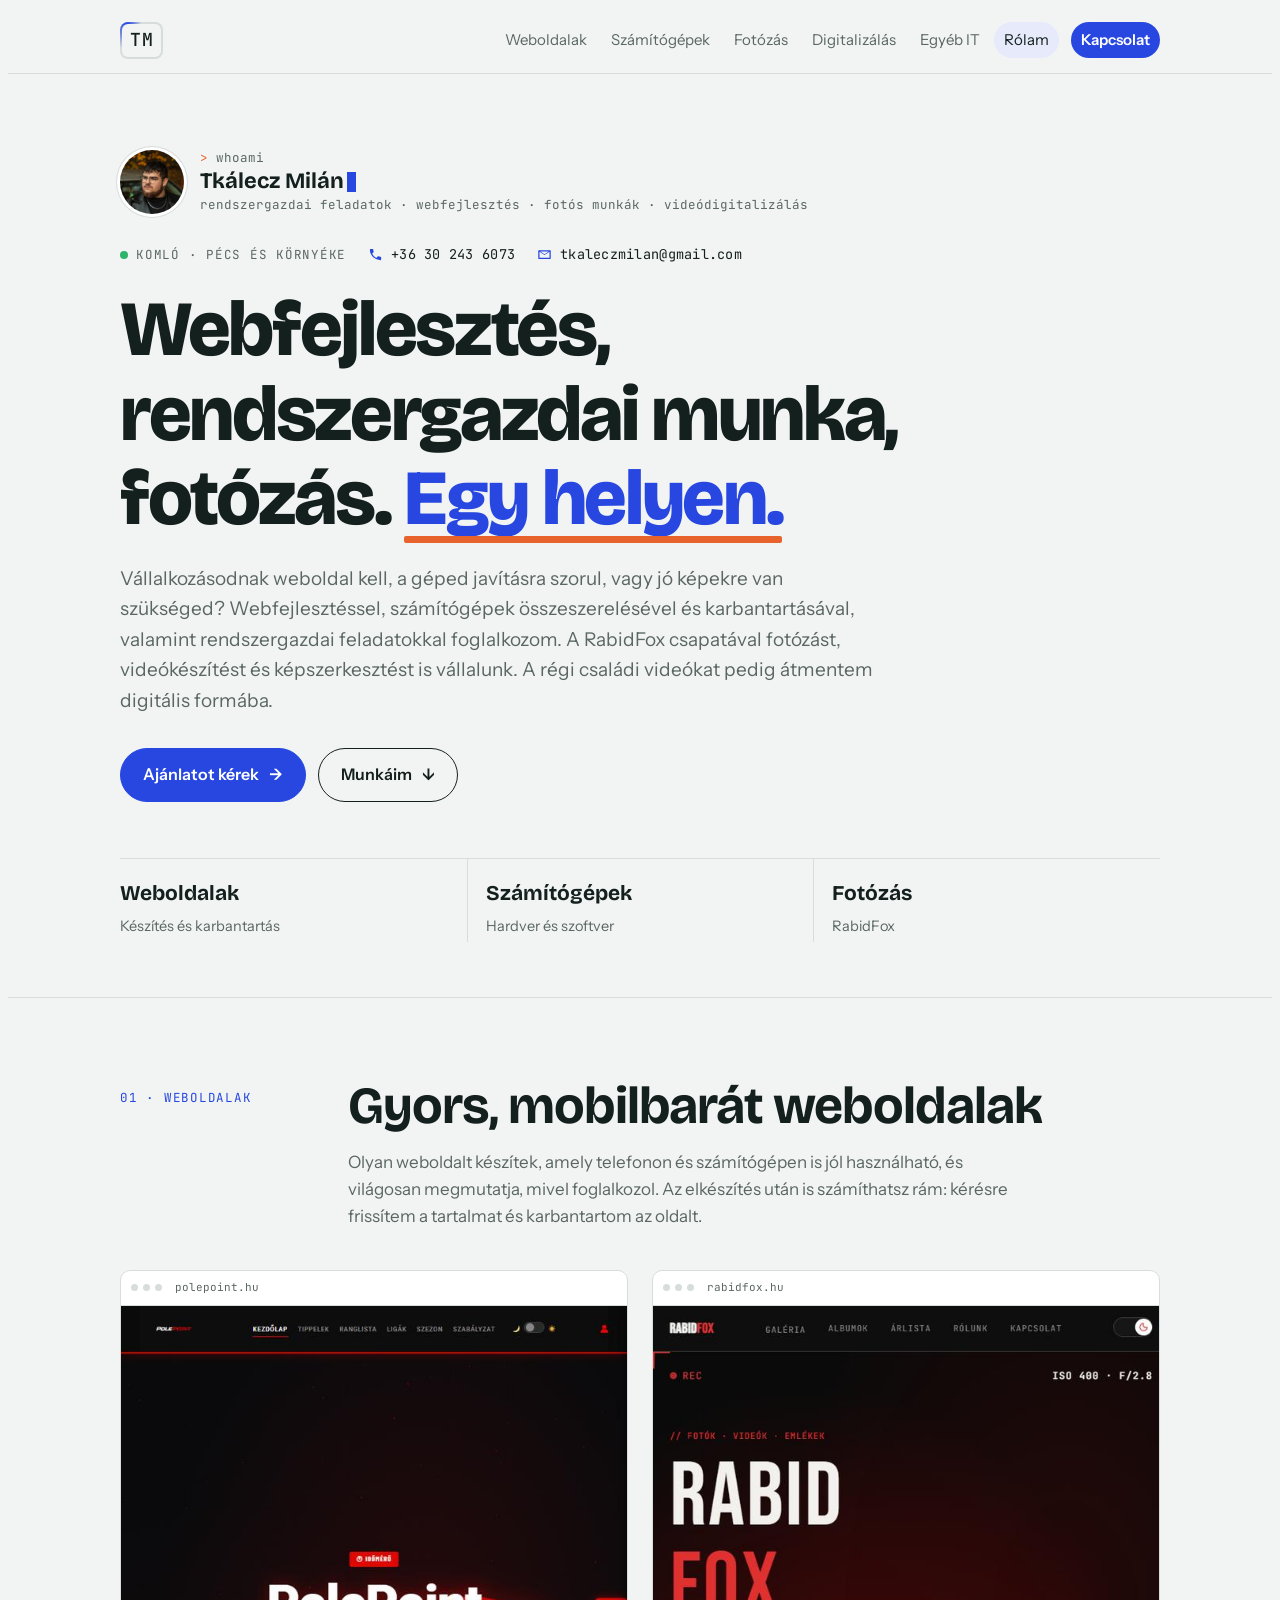
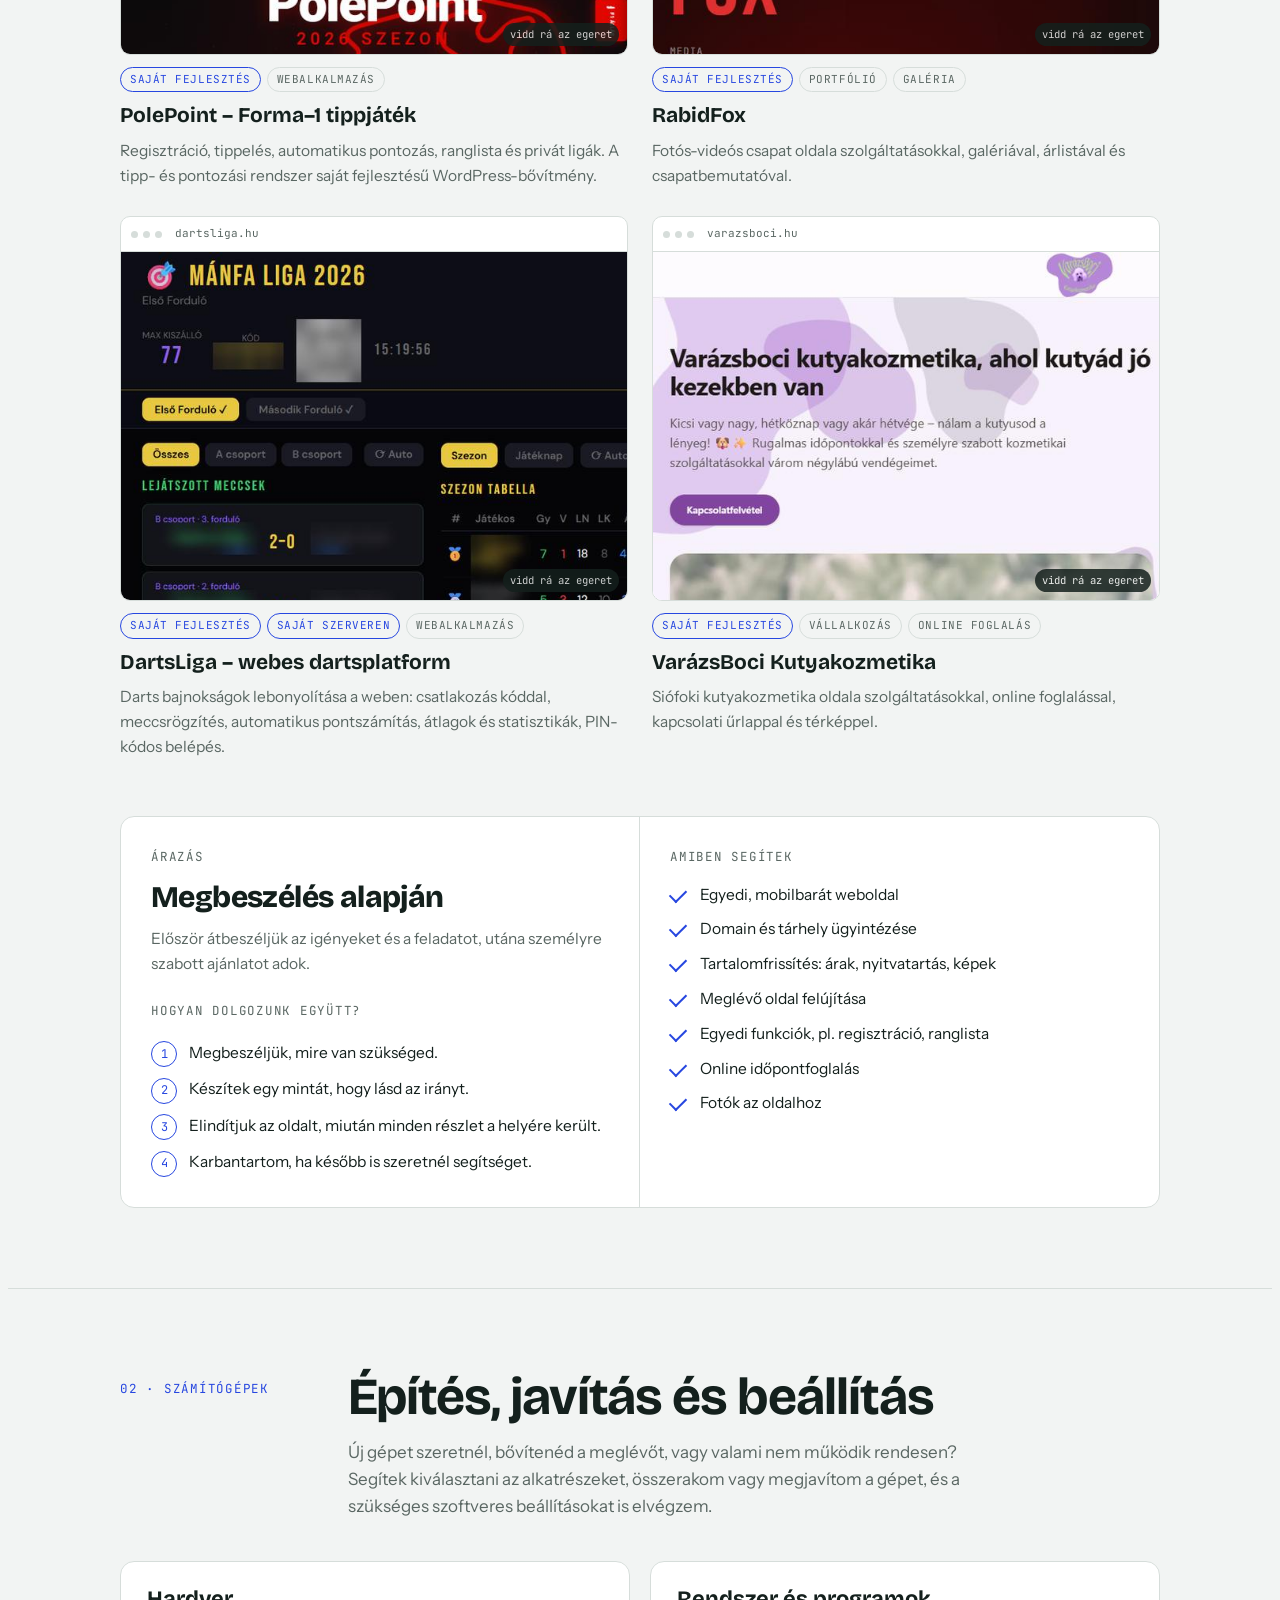
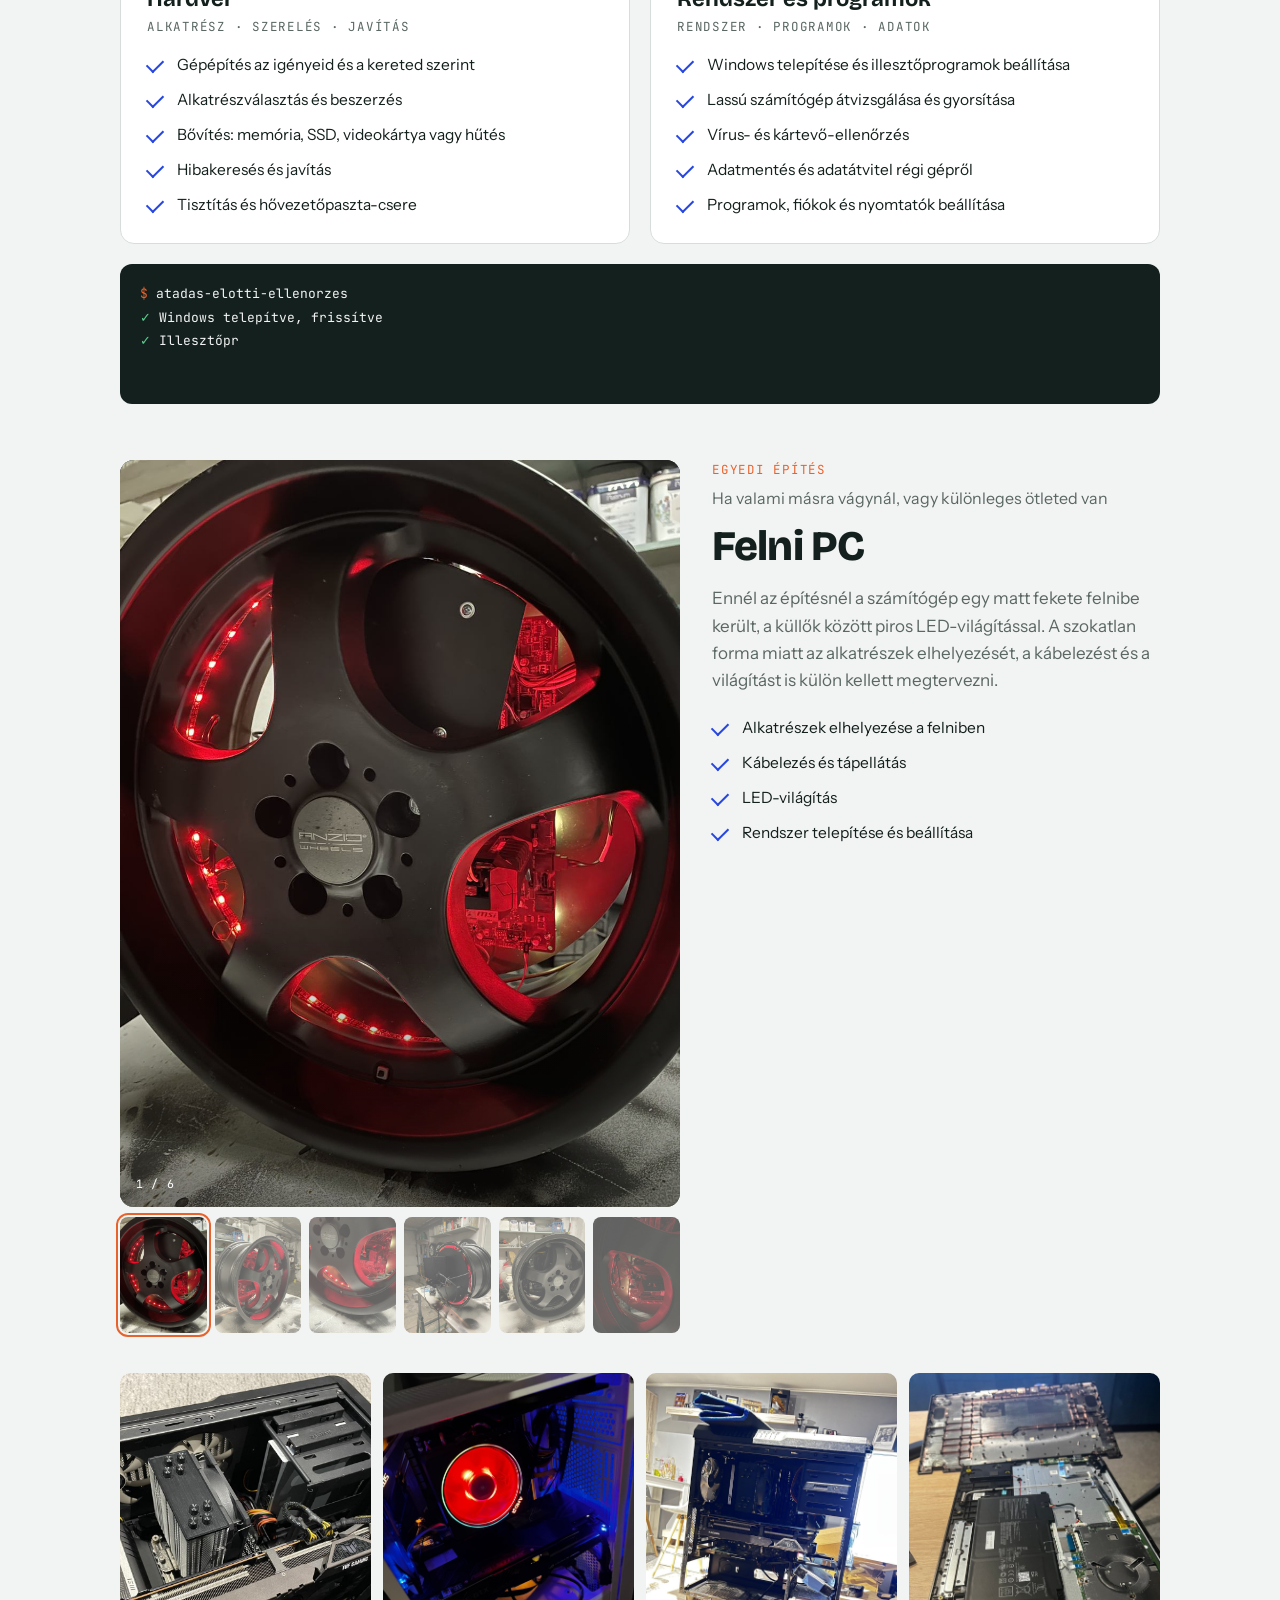
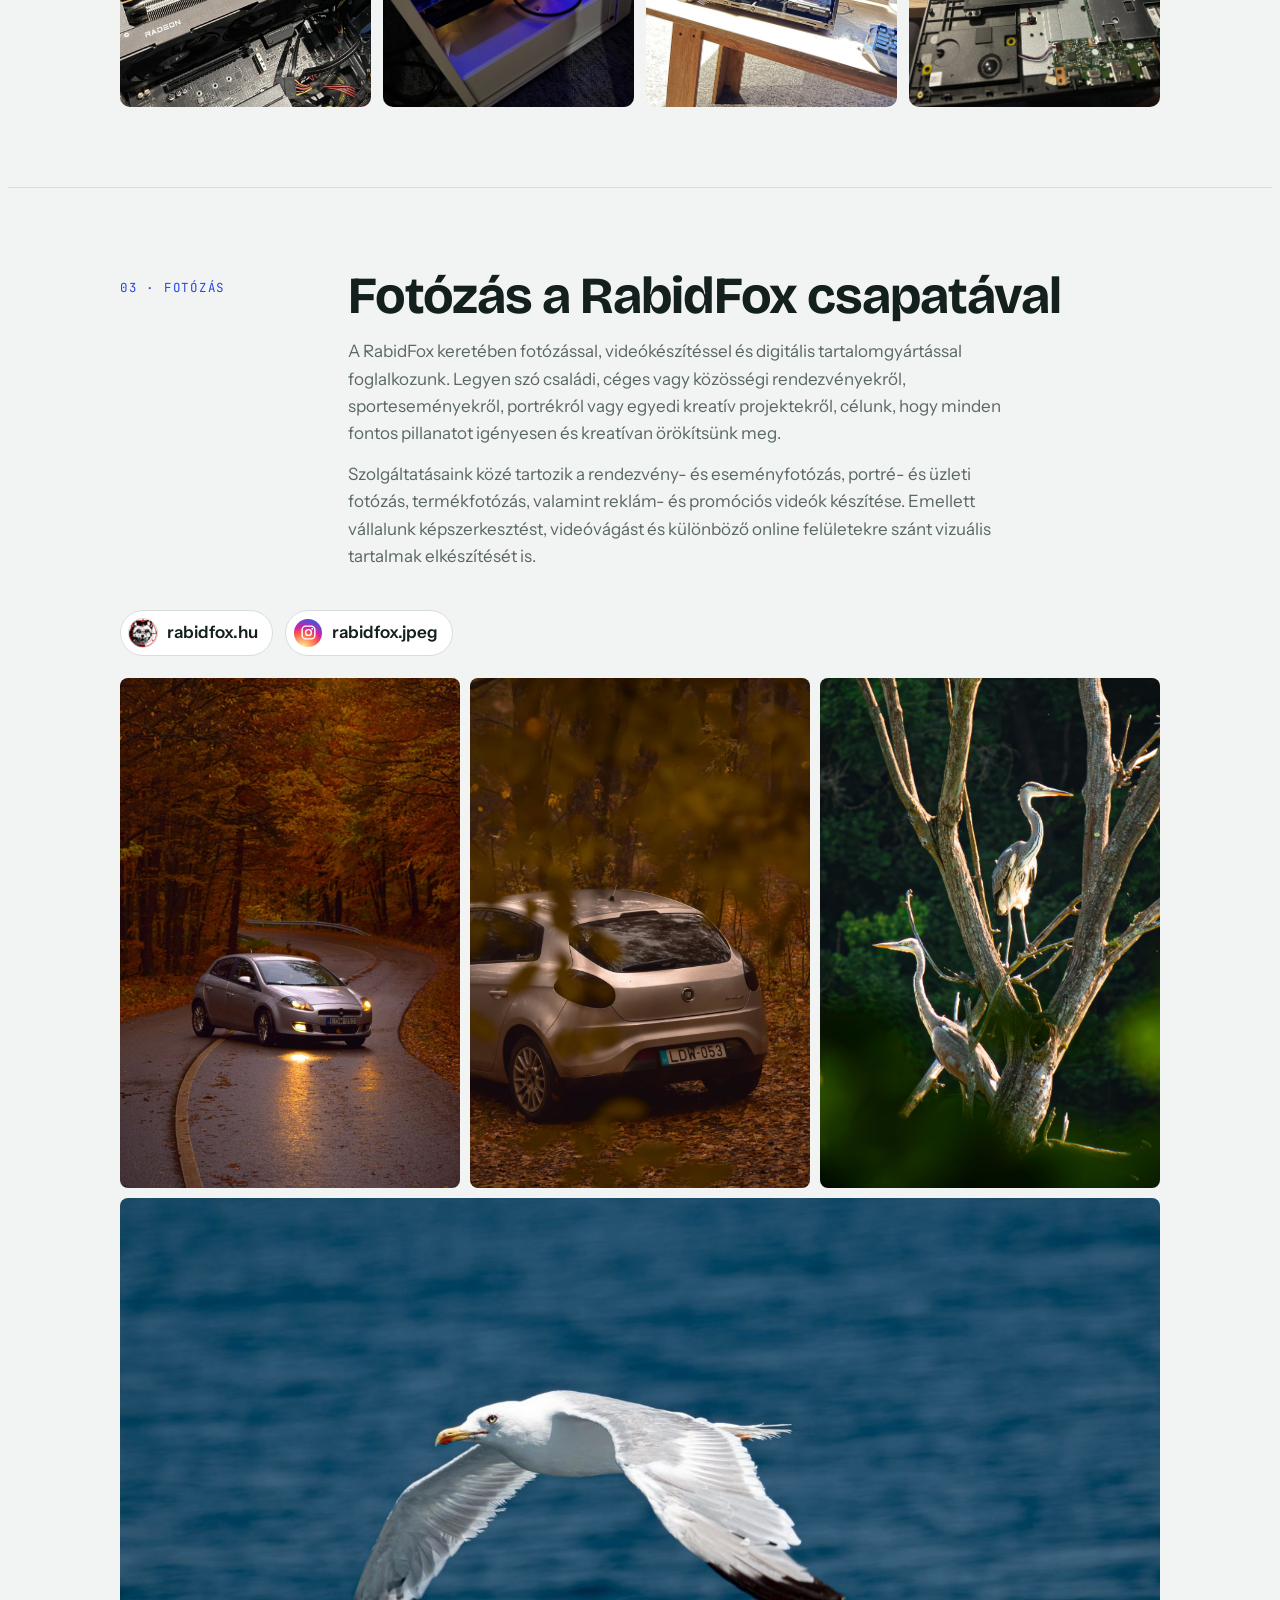
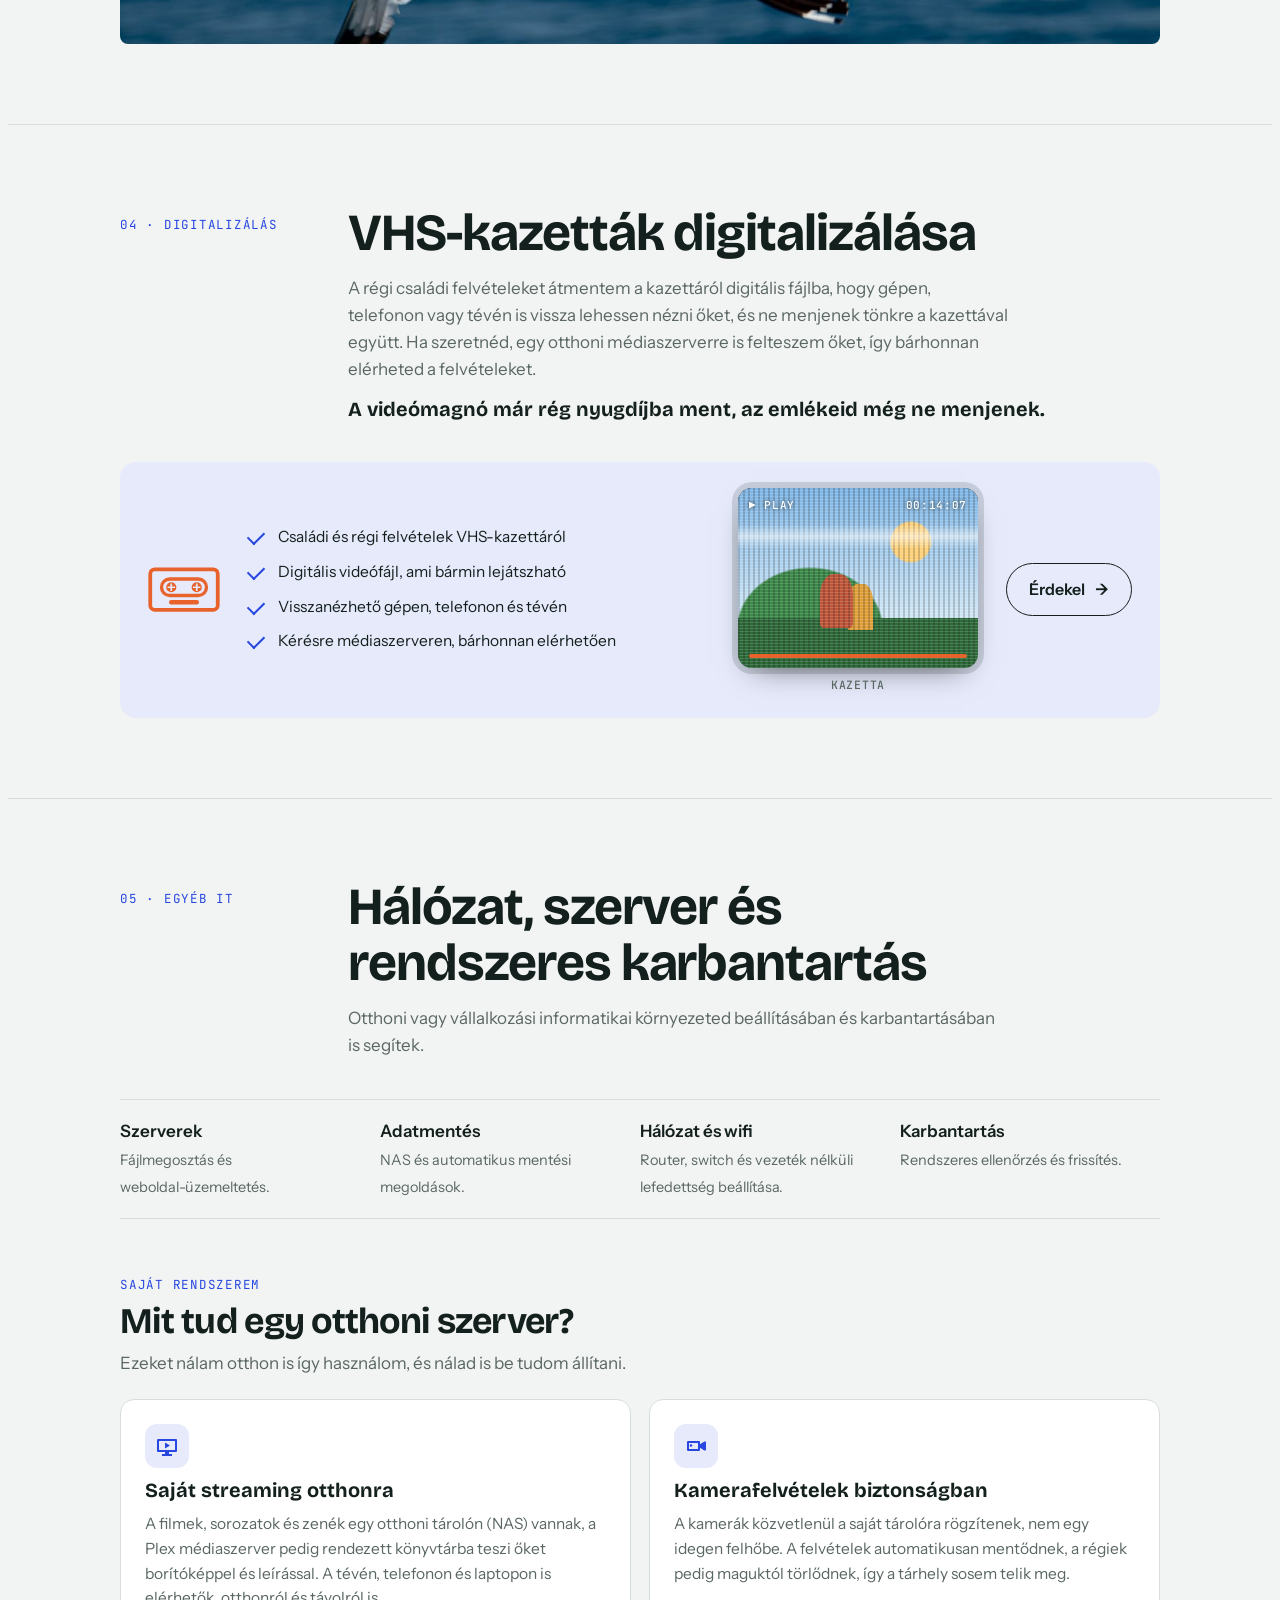
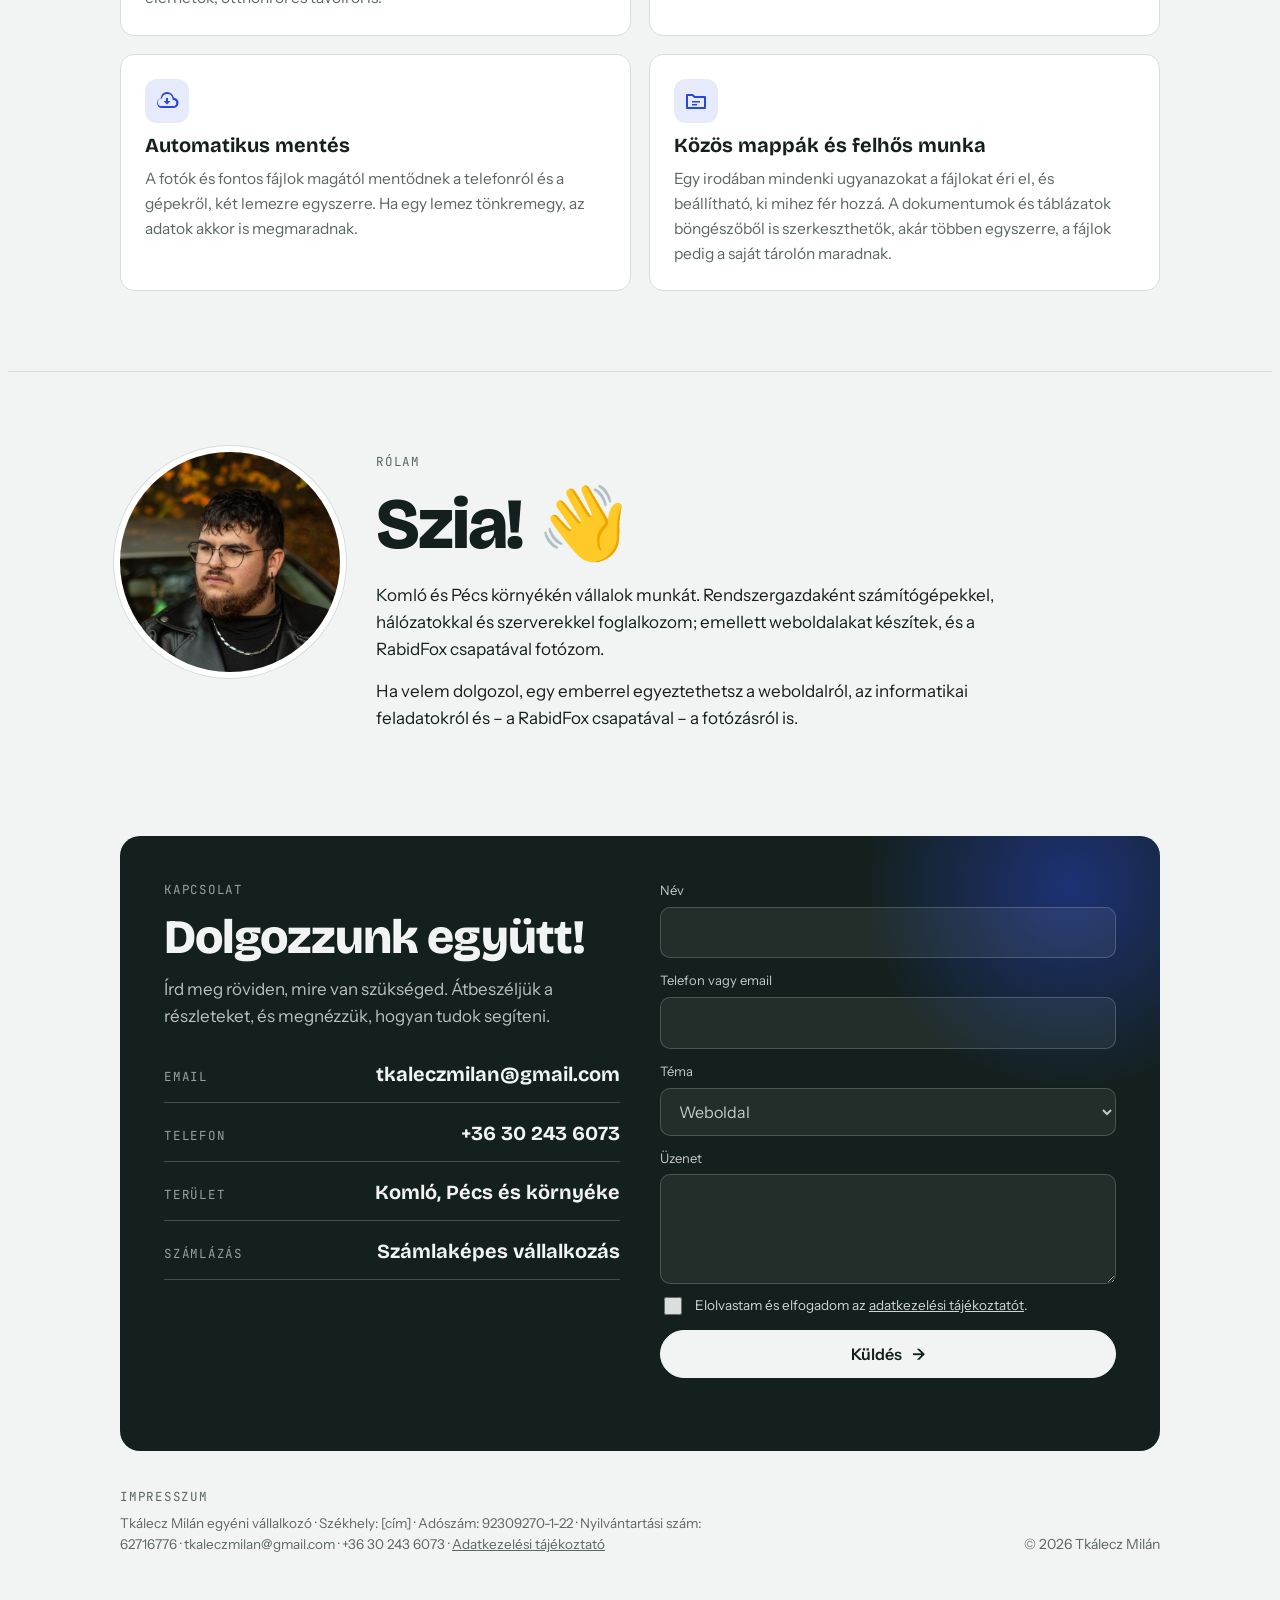
==== commit f517f232: "Impresszum: adószám és nyilvántartási szám Co-Authored-By: Claude Opus 5.5 <noreply@anthropic.com> C" ====
--- a/index.html
+++ b/index.html
@@ -16,7 +16,7 @@
 <meta property="og:url" content="https://tkaleczmilan.hu/">
 <meta property="og:image" content="https://tkaleczmilan.hu/img/megosztas.jpg">
 <meta name="twitter:card" content="summary_large_image">
-<script type="application/ld+json">{"@context": "https://schema.org", "@type": "ProfessionalService", "name": "Tkálecz Milán", "description": "Webfejlesztés, számítógép-építés és -javítás, rendszergazdai munkák, fotózás és VHS-digitalizálás Komló és Pécs környékén.", "url": "https://tkaleczmilan.hu/", "image": "https://tkaleczmilan.hu/img/rolam.jpg", "logo": "https://tkaleczmilan.hu/img/ikon.png", "telephone": "+36302436073", "email": "tkaleczmilan@gmail.com", "address": {"@type": "PostalAddress", "addressLocality": "Komló", "addressRegion": "Baranya", "addressCountry": "HU"}, "areaServed": [{"@type": "City", "name": "Komló"}, {"@type": "City", "name": "Pécs"}, {"@type": "AdministrativeArea", "name": "Baranya"}], "sameAs": ["https://rabidfox.hu", "https://www.instagram.com/rabidfox.jpeg/"], "hasOfferCatalog": {"@type": "OfferCatalog", "name": "Szolgáltatások", "itemListElement": [{"@type": "Offer", "itemOffered": {"@type": "Service", "name": "Weboldalkészítés"}}, {"@type": "Offer", "itemOffered": {"@type": "Service", "name": "Számítógép-építés és -javítás"}}, {"@type": "Offer", "itemOffered": {"@type": "Service", "name": "Rendszergazdai szolgáltatás"}}, {"@type": "Offer", "itemOffered": {"@type": "Service", "name": "Hálózat és szerver beállítása"}}, {"@type": "Offer", "itemOffered": {"@type": "Service", "name": "Fotózás és videókészítés"}}, {"@type": "Offer", "itemOffered": {"@type": "Service", "name": "VHS-kazetták digitalizálása"}}]}}</script>
+<script type="application/ld+json">{"@context": "https://schema.org", "@type": "ProfessionalService", "name": "Tkálecz Milán", "description": "Webfejlesztés, számítógép-építés és -javítás, rendszergazdai munkák, fotózás és VHS-digitalizálás Komló és Pécs környékén.", "url": "https://tkaleczmilan.hu/", "image": "https://tkaleczmilan.hu/img/rolam.jpg", "logo": "https://tkaleczmilan.hu/img/ikon.png", "telephone": "+36302436073", "email": "tkaleczmilan@gmail.com", "address": {"@type": "PostalAddress", "addressLocality": "Komló", "addressRegion": "Baranya", "addressCountry": "HU"}, "areaServed": [{"@type": "City", "name": "Komló"}, {"@type": "City", "name": "Pécs"}, {"@type": "AdministrativeArea", "name": "Baranya"}], "sameAs": ["https://rabidfox.hu", "https://www.instagram.com/rabidfox.jpeg/"], "hasOfferCatalog": {"@type": "OfferCatalog", "name": "Szolgáltatások", "itemListElement": [{"@type": "Offer", "itemOffered": {"@type": "Service", "name": "Weboldalkészítés"}}, {"@type": "Offer", "itemOffered": {"@type": "Service", "name": "Számítógép-építés és -javítás"}}, {"@type": "Offer", "itemOffered": {"@type": "Service", "name": "Rendszergazdai szolgáltatás"}}, {"@type": "Offer", "itemOffered": {"@type": "Service", "name": "Hálózat és szerver beállítása"}}, {"@type": "Offer", "itemOffered": {"@type": "Service", "name": "Fotózás és videókészítés"}}, {"@type": "Offer", "itemOffered": {"@type": "Service", "name": "VHS-kazetták digitalizálása"}}]}, "taxID": "92309270-1-22"}</script>
 <link rel="preconnect" href="https://fonts.googleapis.com">
 <link rel="stylesheet" href="https://fonts.googleapis.com/css2?family=Bricolage+Grotesque:opsz,wght@12..96,500;12..96,700;12..96,800&family=Instrument+Sans:wght@400;500;600&family=JetBrains+Mono:wght@400;500&display=swap">
 <style>
@@ -740,7 +740,7 @@
   <footer class="wrap">
     <div class="imp">
       <span class="mono">Impresszum</span>
-      <p>Tkálecz Milán egyéni vállalkozó · Székhely: [cím] · Adószám: [adószám] · Nyilvántartási szám: [szám] · tkaleczmilan@gmail.com · +36 30 243 6073 · <a href="adatkezeles.html">Adatkezelési tájékoztató</a></p>
+      <p>Tkálecz Milán egyéni vállalkozó · Székhely: [cím] · Adószám: 92309270-1-22 · Nyilvántartási szám: 62716776 · tkaleczmilan@gmail.com · +36 30 243 6073 · <a href="adatkezeles.html">Adatkezelési tájékoztató</a></p>
     </div>
     <span>© 2026 Tkálecz Milán</span>
   </footer>
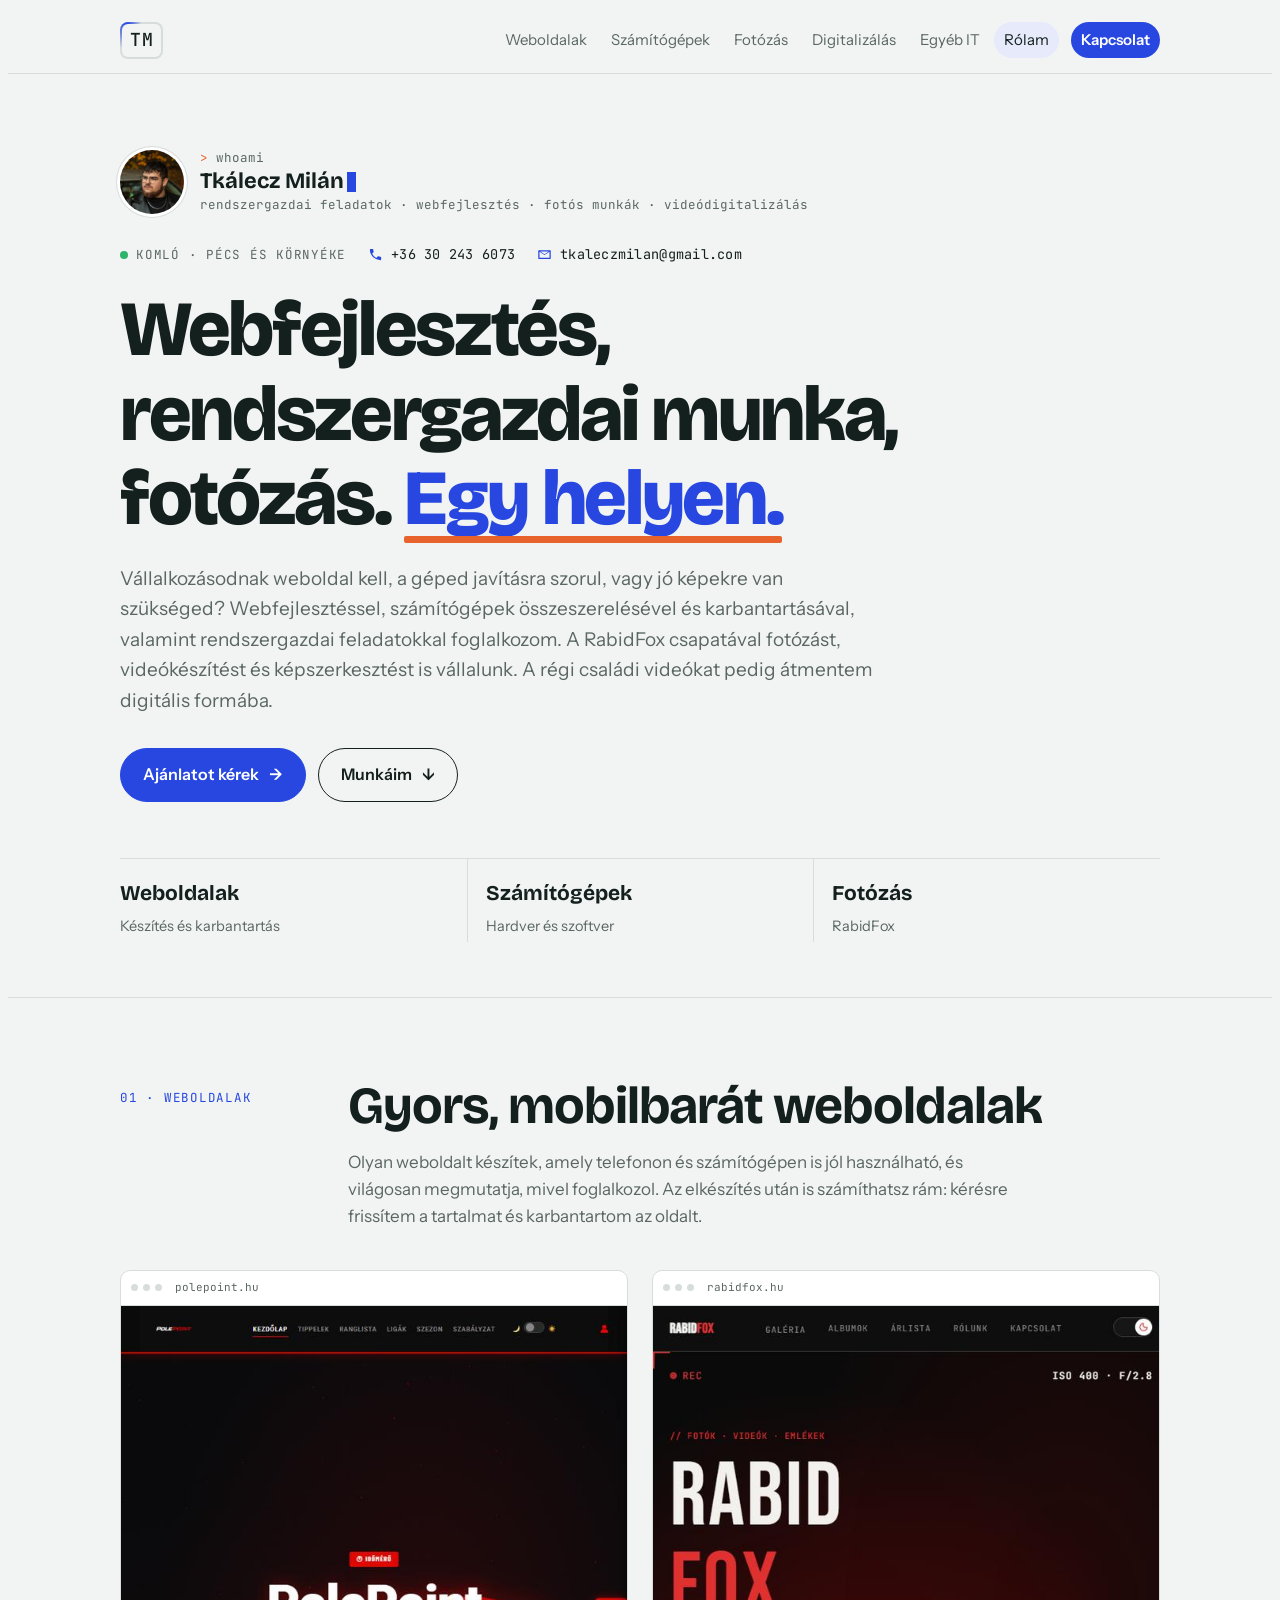
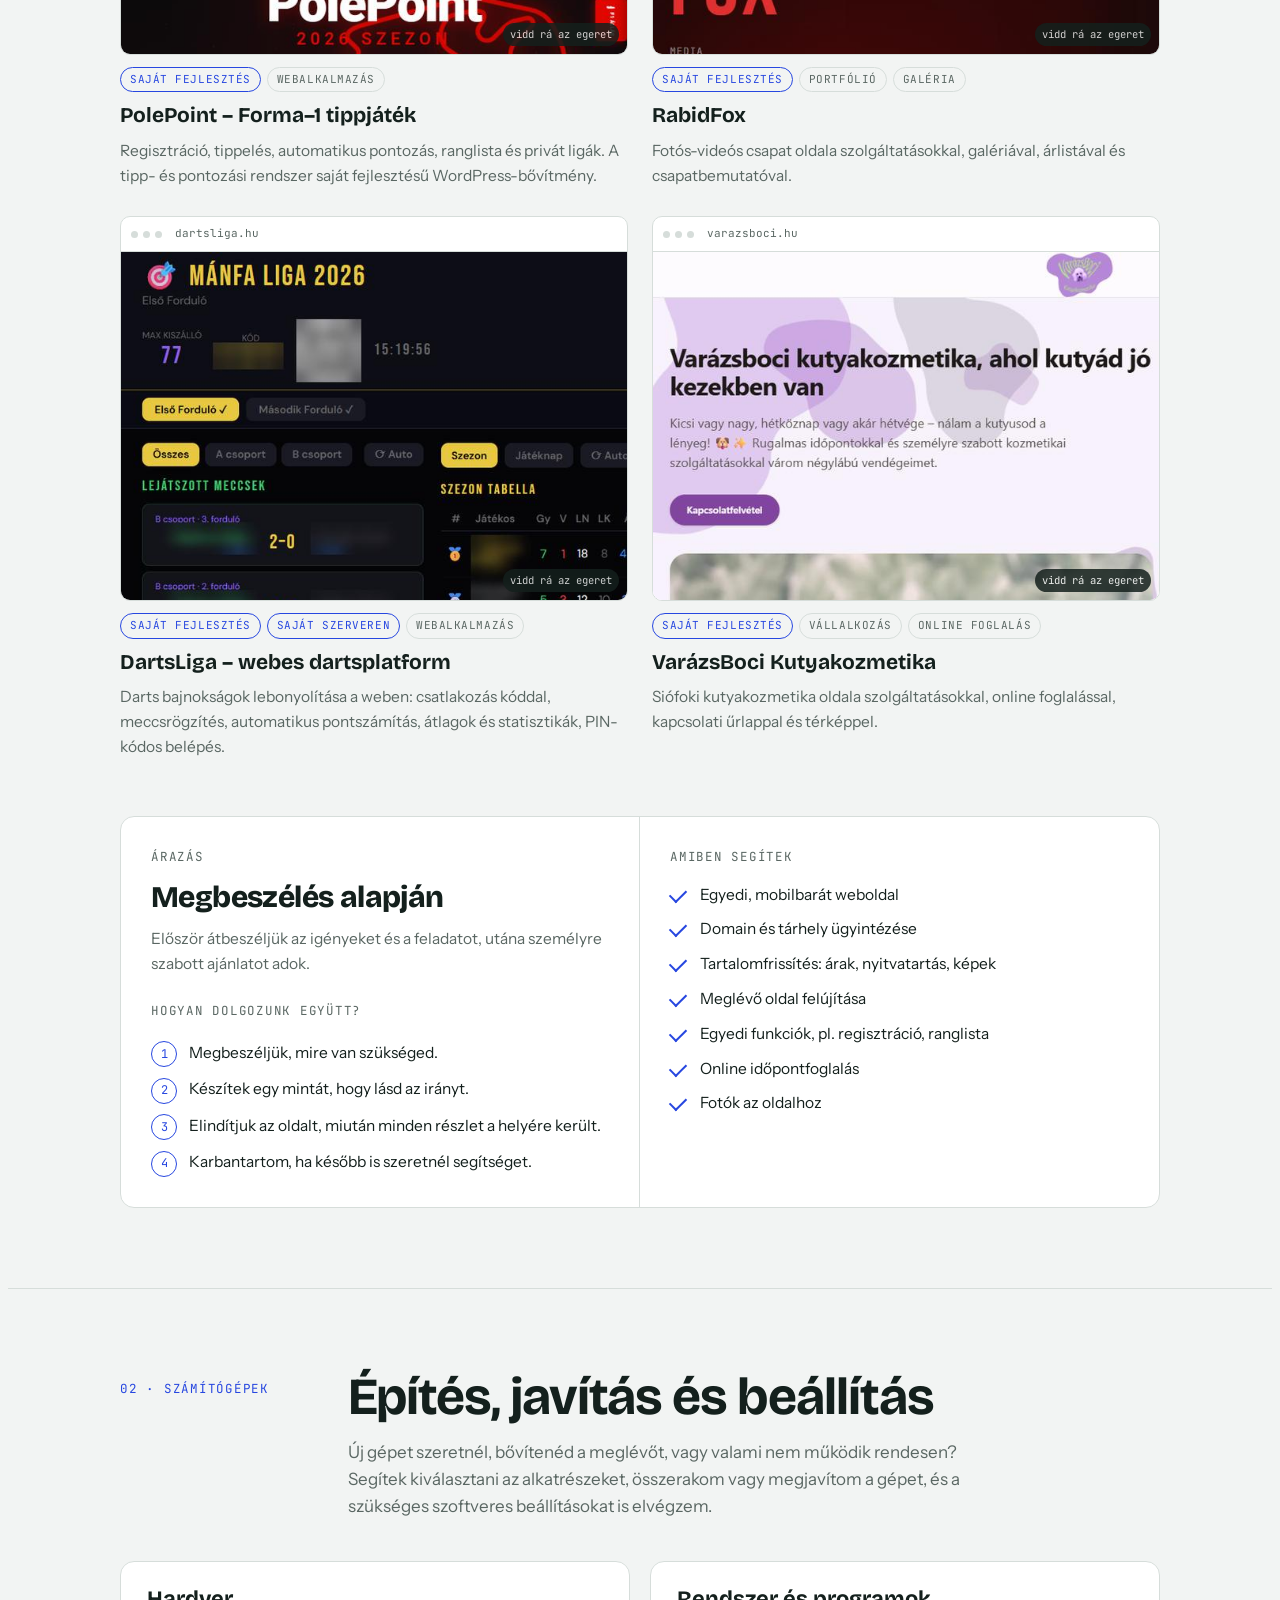
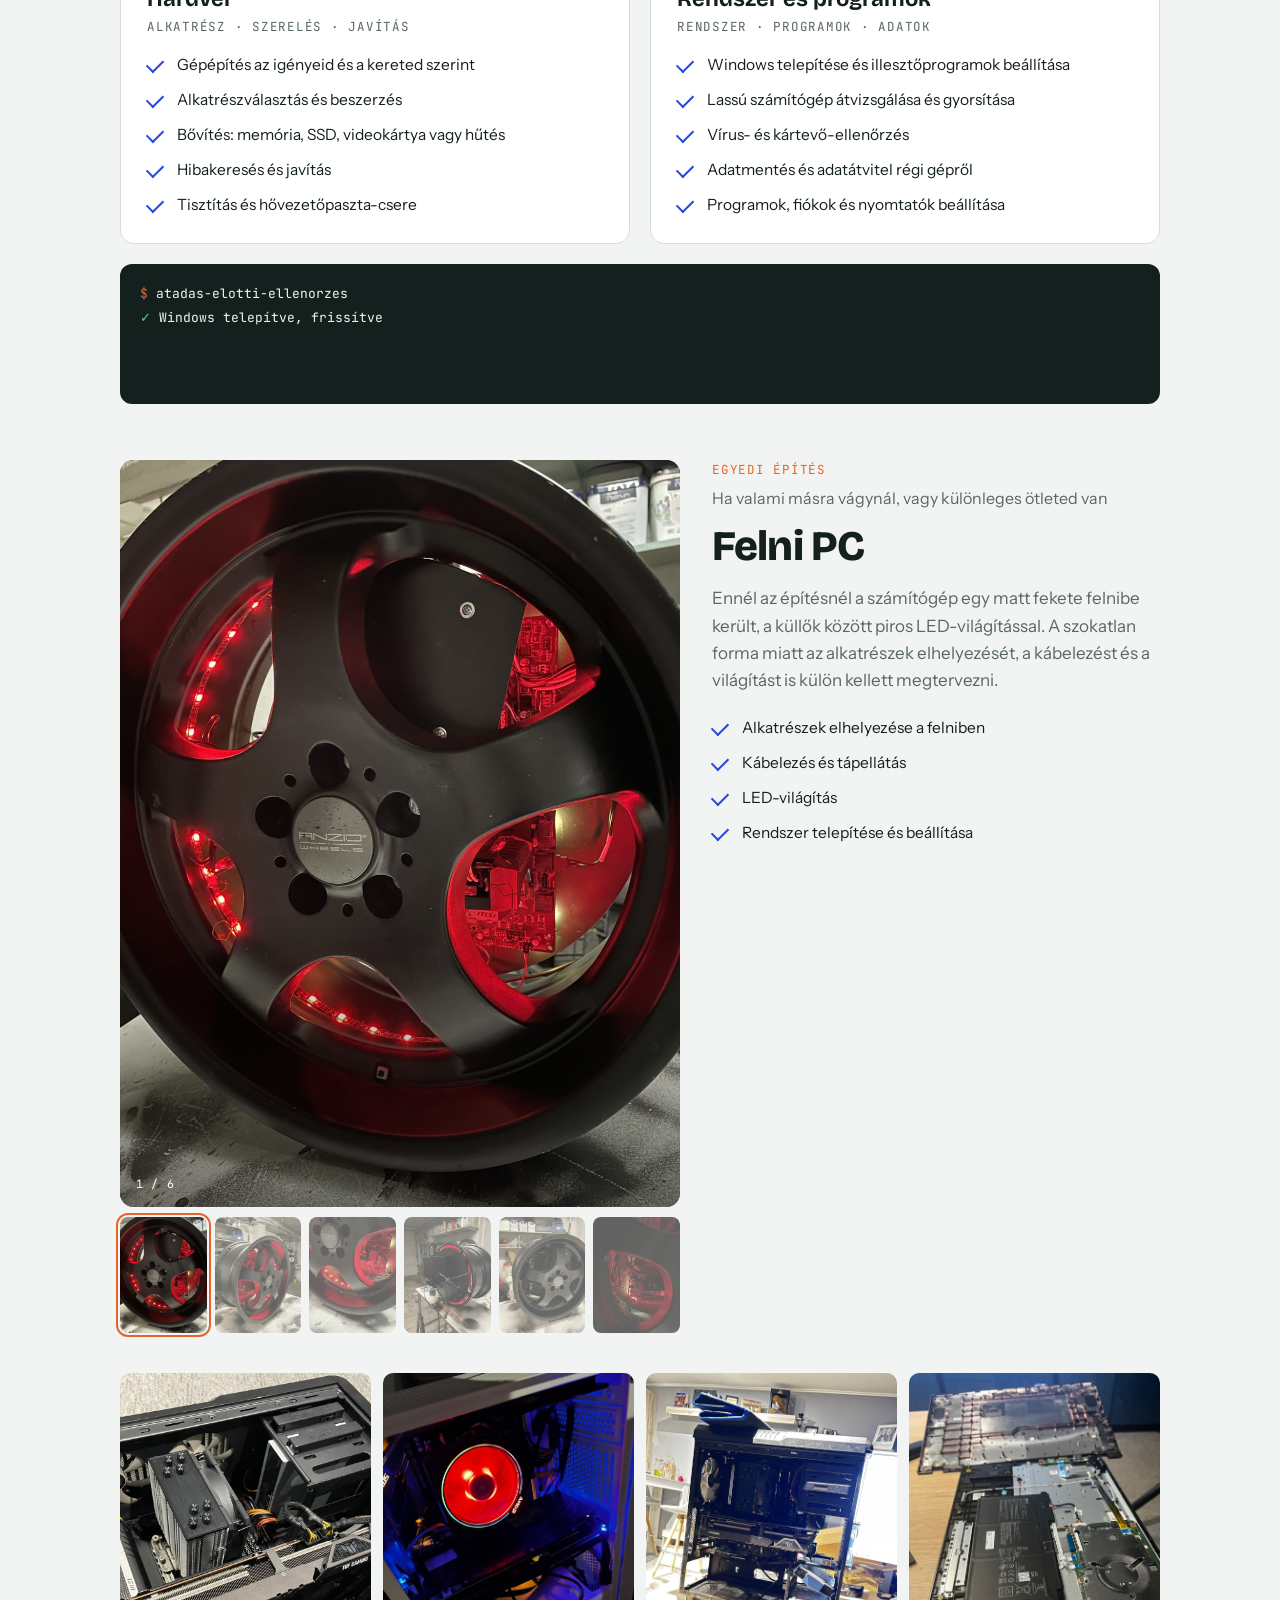
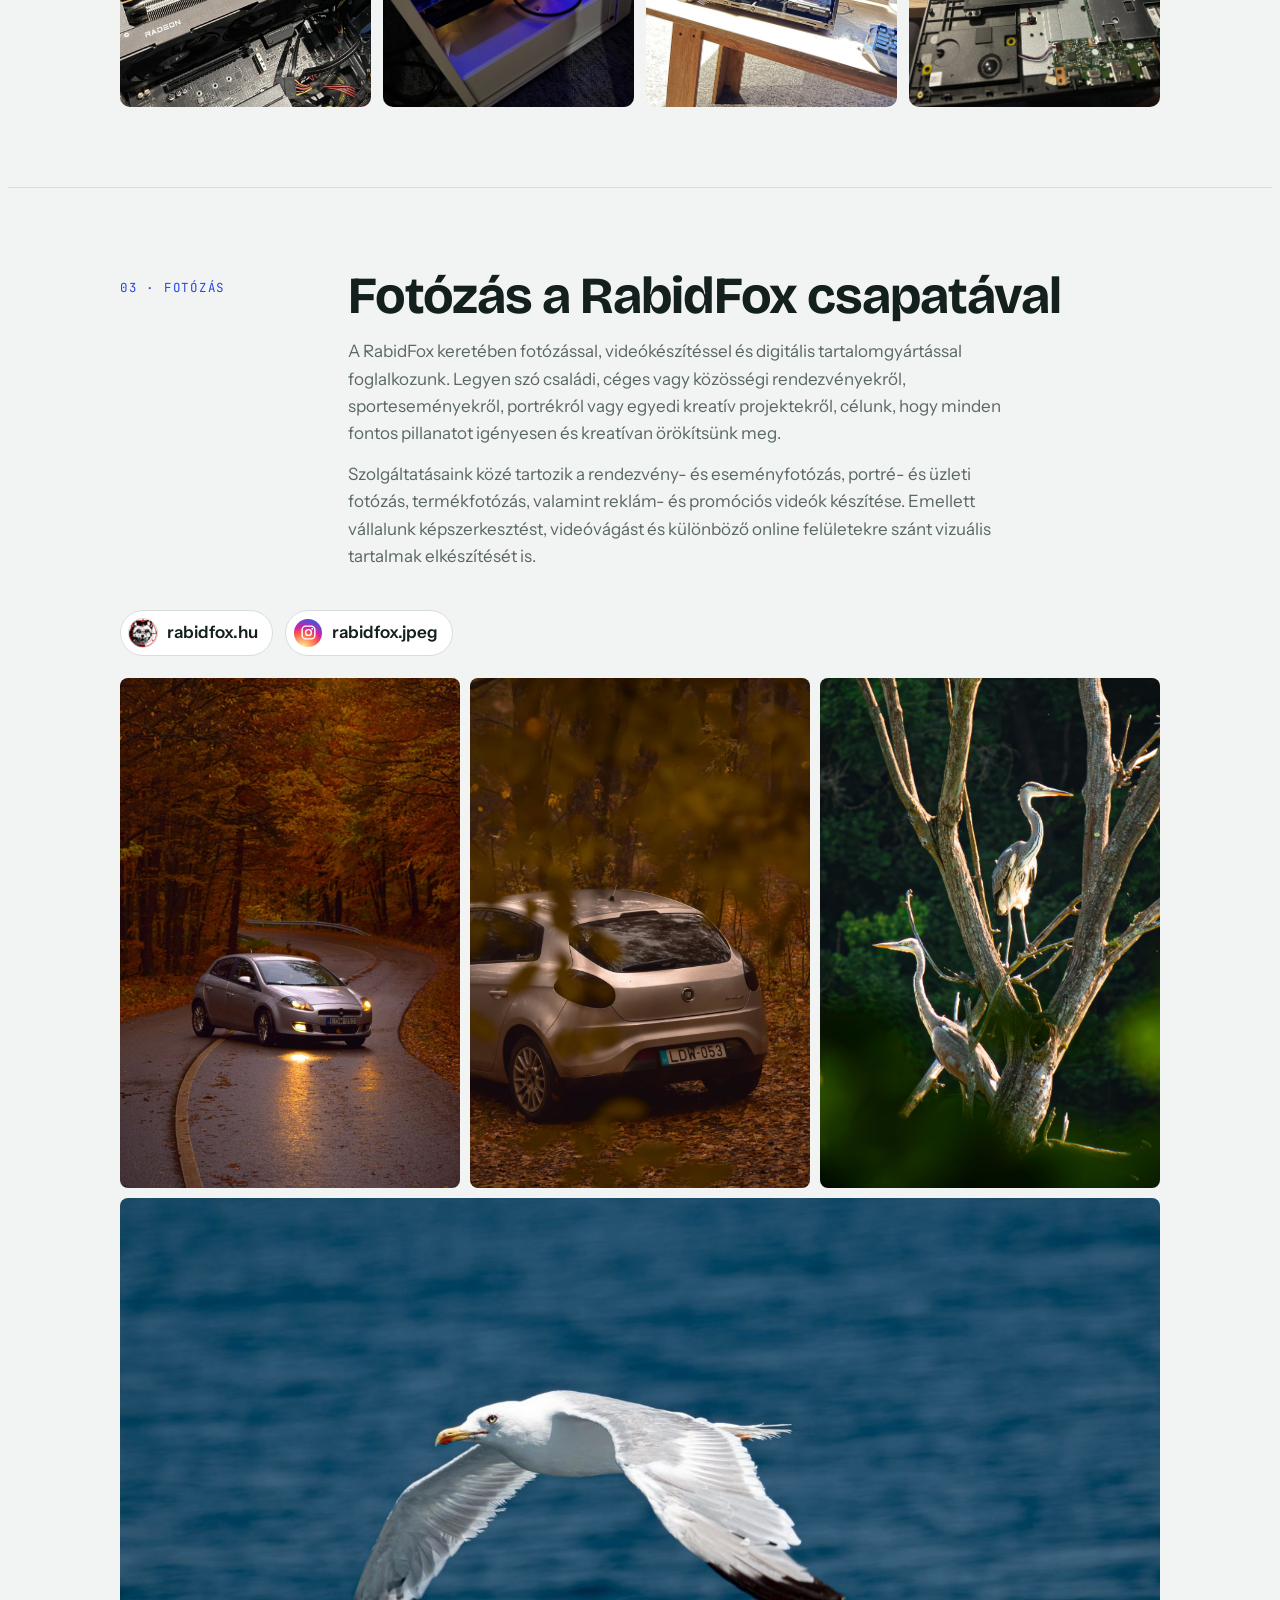
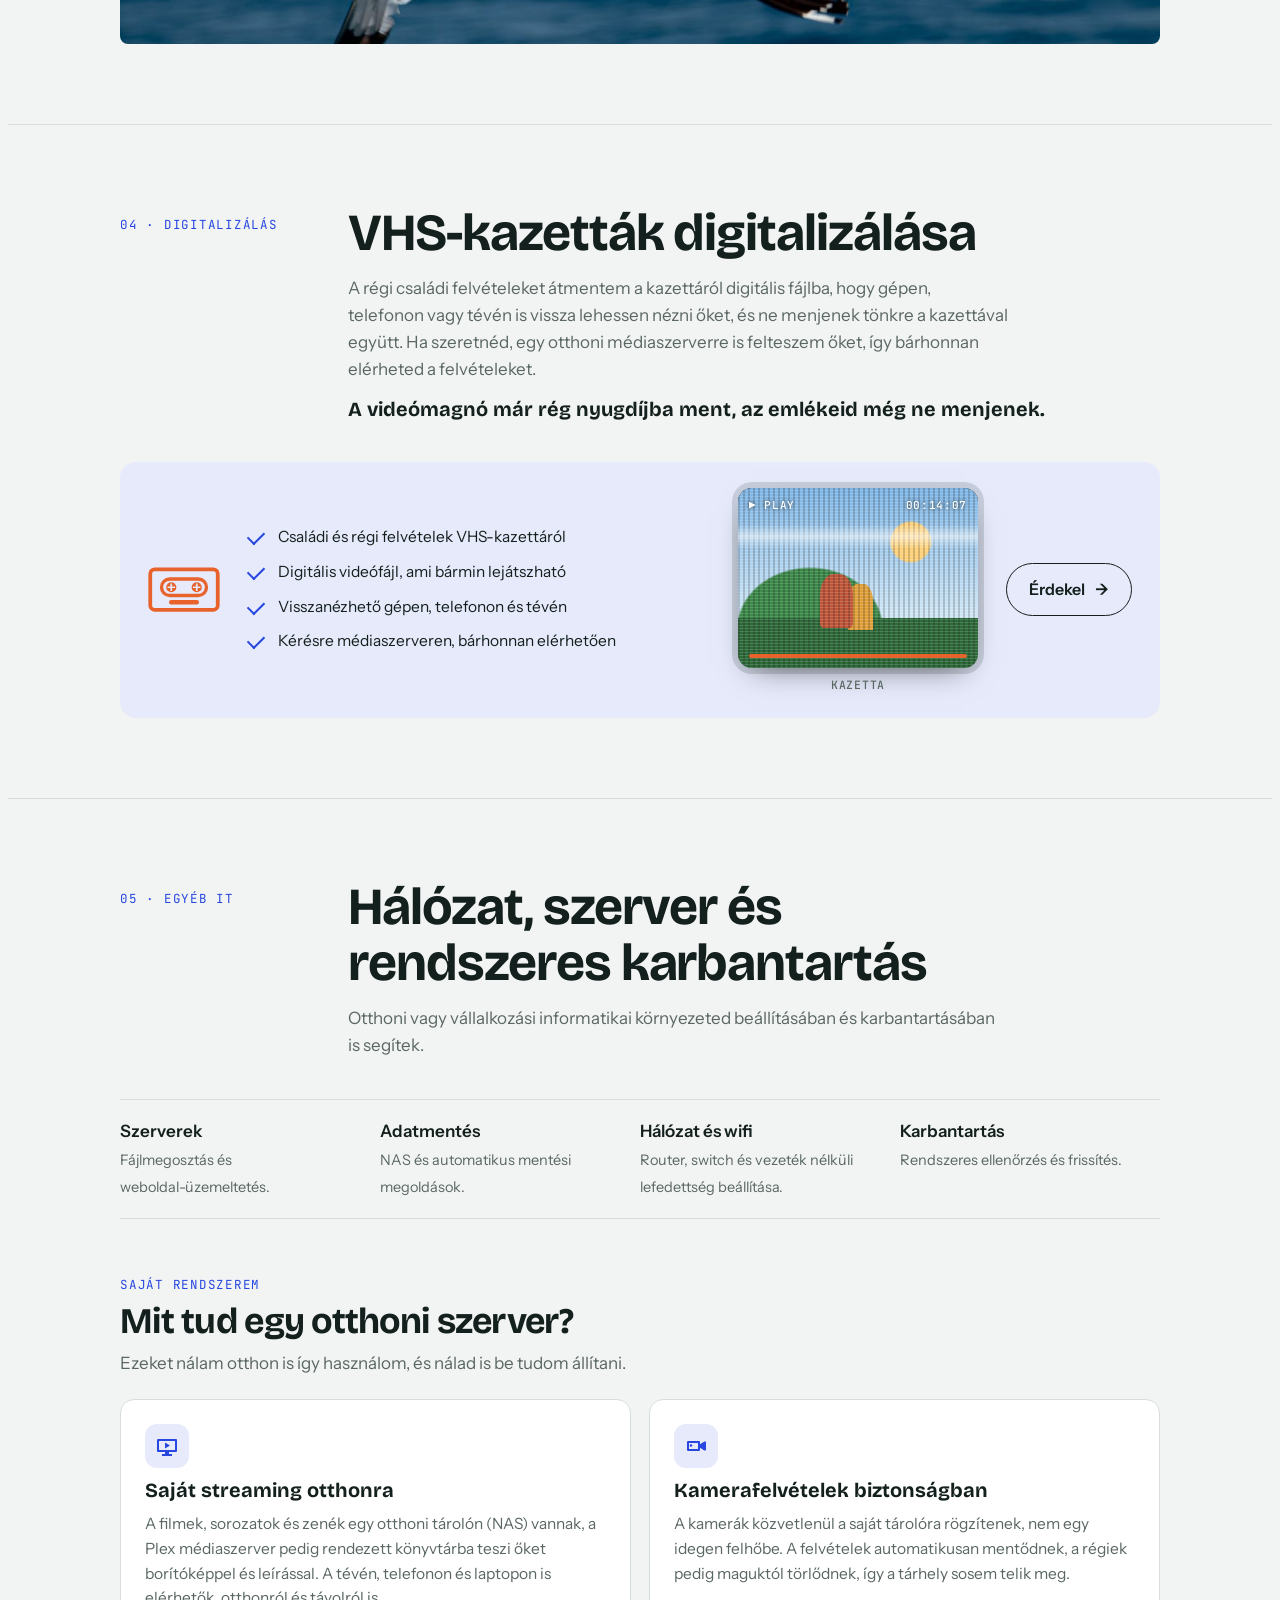
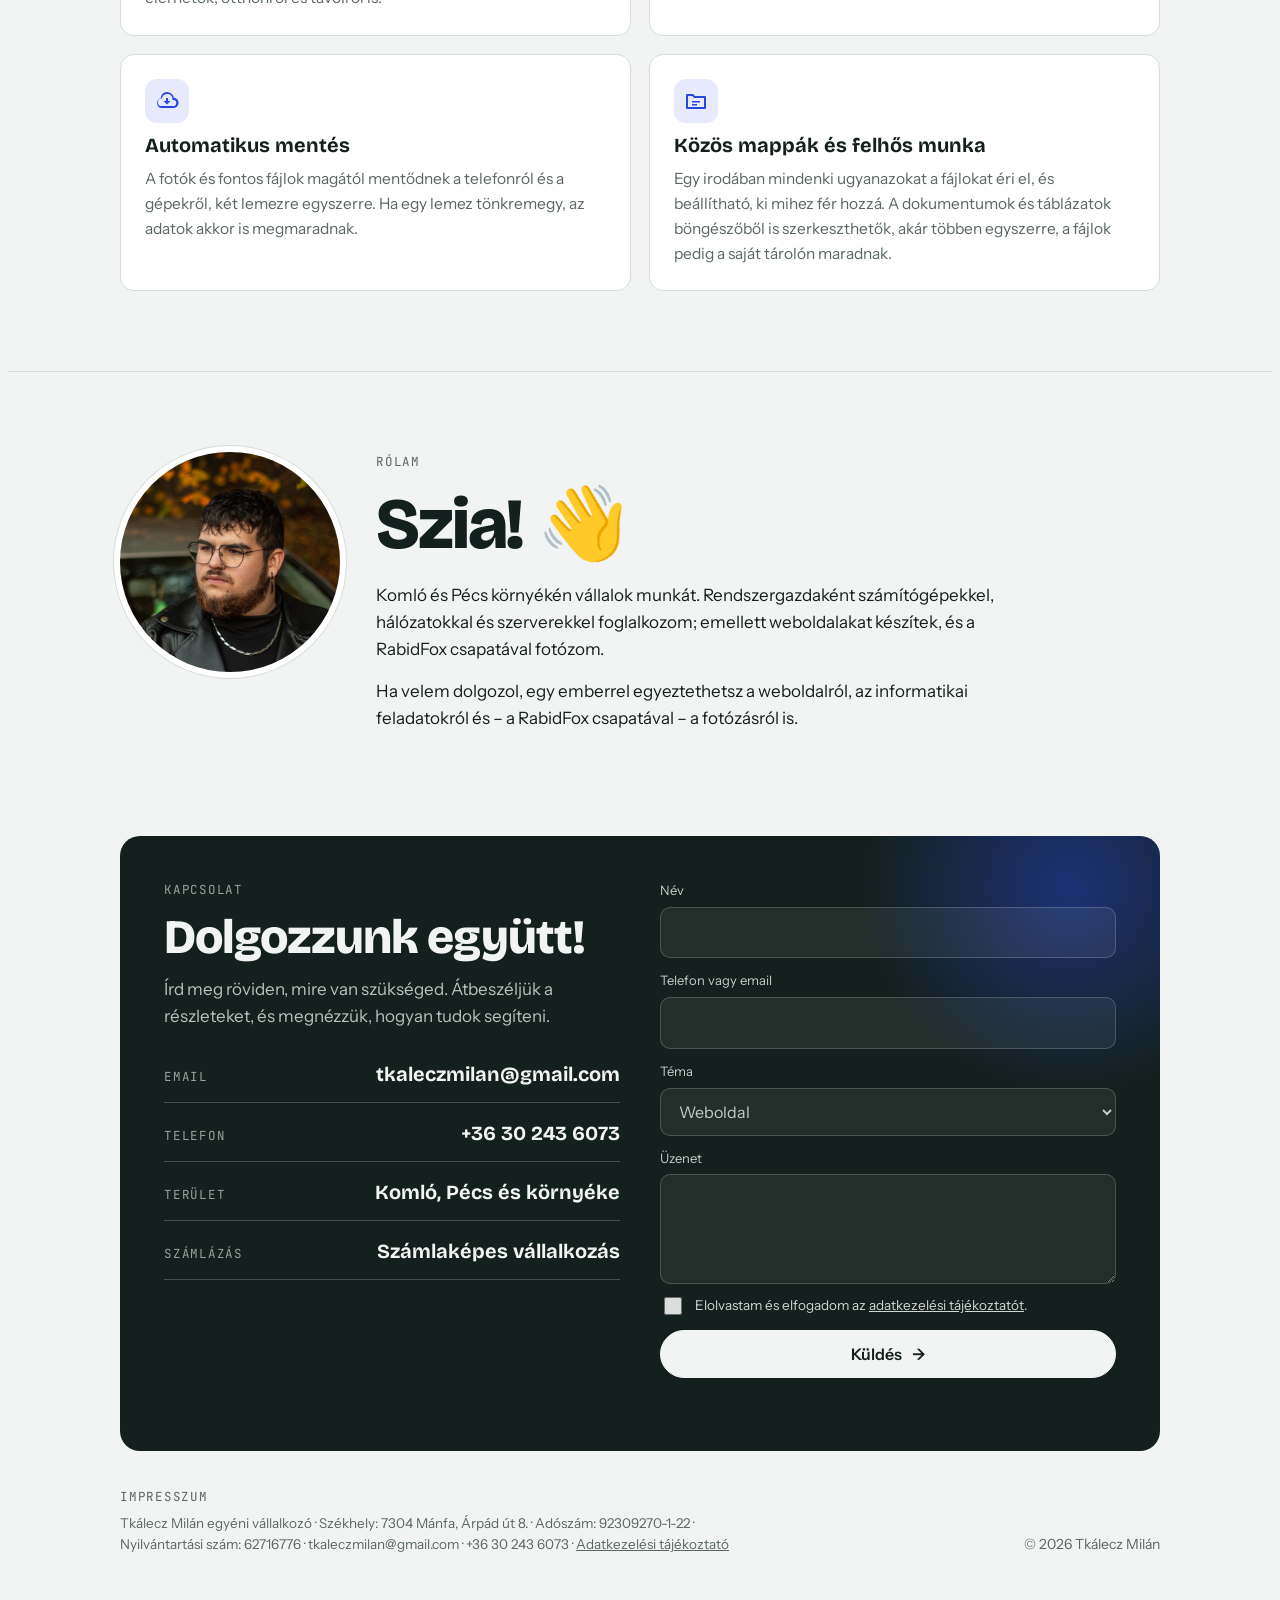
==== commit 5ce969b6: "Impresszum: székhely Co-Authored-By: Claude Opus 5.5 <noreply@anthropic.com> Claude-Session: https:/" ====
--- a/index.html
+++ b/index.html
@@ -16,7 +16,7 @@
 <meta property="og:url" content="https://tkaleczmilan.hu/">
 <meta property="og:image" content="https://tkaleczmilan.hu/img/megosztas.jpg">
 <meta name="twitter:card" content="summary_large_image">
-<script type="application/ld+json">{"@context": "https://schema.org", "@type": "ProfessionalService", "name": "Tkálecz Milán", "description": "Webfejlesztés, számítógép-építés és -javítás, rendszergazdai munkák, fotózás és VHS-digitalizálás Komló és Pécs környékén.", "url": "https://tkaleczmilan.hu/", "image": "https://tkaleczmilan.hu/img/rolam.jpg", "logo": "https://tkaleczmilan.hu/img/ikon.png", "telephone": "+36302436073", "email": "tkaleczmilan@gmail.com", "address": {"@type": "PostalAddress", "addressLocality": "Komló", "addressRegion": "Baranya", "addressCountry": "HU"}, "areaServed": [{"@type": "City", "name": "Komló"}, {"@type": "City", "name": "Pécs"}, {"@type": "AdministrativeArea", "name": "Baranya"}], "sameAs": ["https://rabidfox.hu", "https://www.instagram.com/rabidfox.jpeg/"], "hasOfferCatalog": {"@type": "OfferCatalog", "name": "Szolgáltatások", "itemListElement": [{"@type": "Offer", "itemOffered": {"@type": "Service", "name": "Weboldalkészítés"}}, {"@type": "Offer", "itemOffered": {"@type": "Service", "name": "Számítógép-építés és -javítás"}}, {"@type": "Offer", "itemOffered": {"@type": "Service", "name": "Rendszergazdai szolgáltatás"}}, {"@type": "Offer", "itemOffered": {"@type": "Service", "name": "Hálózat és szerver beállítása"}}, {"@type": "Offer", "itemOffered": {"@type": "Service", "name": "Fotózás és videókészítés"}}, {"@type": "Offer", "itemOffered": {"@type": "Service", "name": "VHS-kazetták digitalizálása"}}]}, "taxID": "92309270-1-22"}</script>
+<script type="application/ld+json">{"@context": "https://schema.org", "@type": "ProfessionalService", "name": "Tkálecz Milán", "description": "Webfejlesztés, számítógép-építés és -javítás, rendszergazdai munkák, fotózás és VHS-digitalizálás Komló és Pécs környékén.", "url": "https://tkaleczmilan.hu/", "image": "https://tkaleczmilan.hu/img/rolam.jpg", "logo": "https://tkaleczmilan.hu/img/ikon.png", "telephone": "+36302436073", "email": "tkaleczmilan@gmail.com", "address": {"@type": "PostalAddress", "postalCode": "7304", "addressLocality": "Mánfa", "addressRegion": "Baranya", "addressCountry": "HU"}, "areaServed": [{"@type": "City", "name": "Komló"}, {"@type": "City", "name": "Pécs"}, {"@type": "City", "name": "Mánfa"}, {"@type": "AdministrativeArea", "name": "Baranya"}], "sameAs": ["https://rabidfox.hu", "https://www.instagram.com/rabidfox.jpeg/"], "hasOfferCatalog": {"@type": "OfferCatalog", "name": "Szolgáltatások", "itemListElement": [{"@type": "Offer", "itemOffered": {"@type": "Service", "name": "Weboldalkészítés"}}, {"@type": "Offer", "itemOffered": {"@type": "Service", "name": "Számítógép-építés és -javítás"}}, {"@type": "Offer", "itemOffered": {"@type": "Service", "name": "Rendszergazdai szolgáltatás"}}, {"@type": "Offer", "itemOffered": {"@type": "Service", "name": "Hálózat és szerver beállítása"}}, {"@type": "Offer", "itemOffered": {"@type": "Service", "name": "Fotózás és videókészítés"}}, {"@type": "Offer", "itemOffered": {"@type": "Service", "name": "VHS-kazetták digitalizálása"}}]}, "taxID": "92309270-1-22"}</script>
 <link rel="preconnect" href="https://fonts.googleapis.com">
 <link rel="stylesheet" href="https://fonts.googleapis.com/css2?family=Bricolage+Grotesque:opsz,wght@12..96,500;12..96,700;12..96,800&family=Instrument+Sans:wght@400;500;600&family=JetBrains+Mono:wght@400;500&display=swap">
 <style>
@@ -740,7 +740,7 @@
   <footer class="wrap">
     <div class="imp">
       <span class="mono">Impresszum</span>
-      <p>Tkálecz Milán egyéni vállalkozó · Székhely: [cím] · Adószám: 92309270-1-22 · Nyilvántartási szám: 62716776 · tkaleczmilan@gmail.com · +36 30 243 6073 · <a href="adatkezeles.html">Adatkezelési tájékoztató</a></p>
+      <p>Tkálecz Milán egyéni vállalkozó · Székhely: 7304 Mánfa, Árpád út 8. · Adószám: 92309270-1-22 · Nyilvántartási szám: 62716776 · tkaleczmilan@gmail.com · +36 30 243 6073 · <a href="adatkezeles.html">Adatkezelési tájékoztató</a></p>
     </div>
     <span>© 2026 Tkálecz Milán</span>
   </footer>
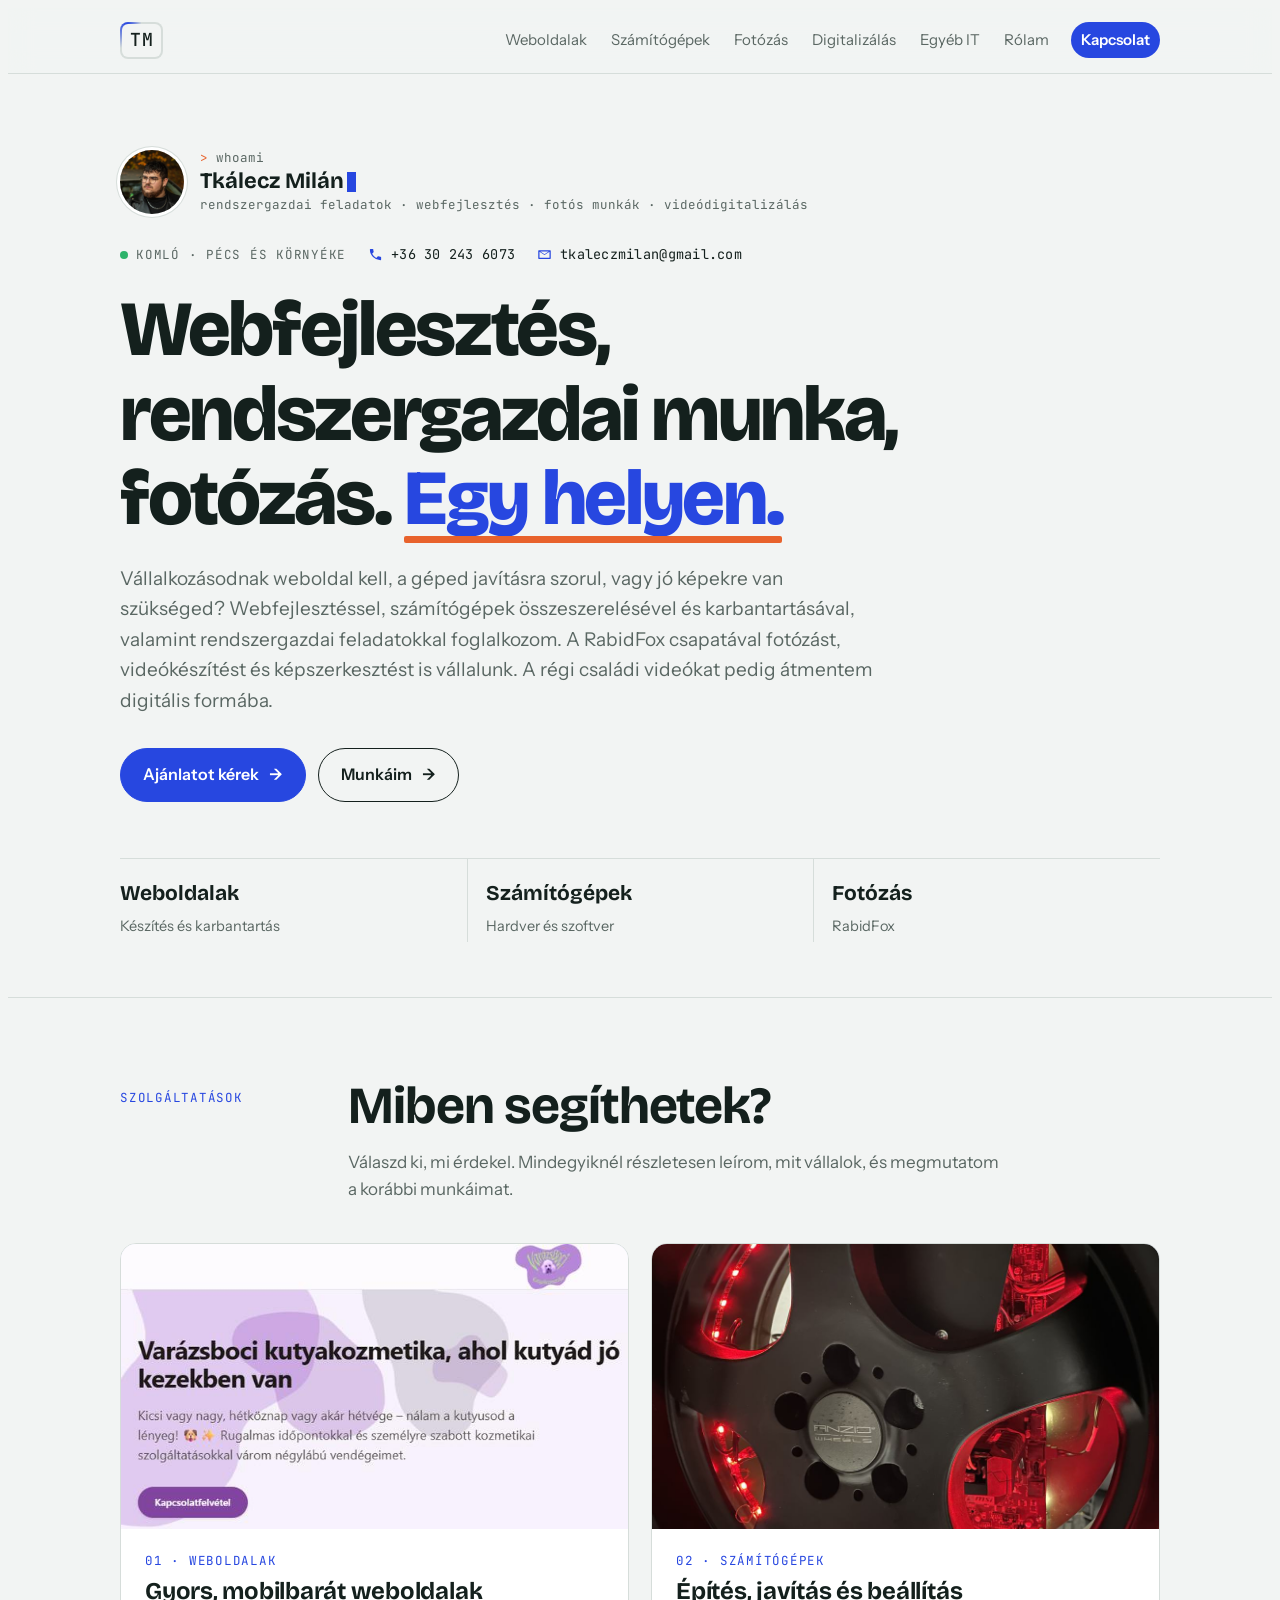
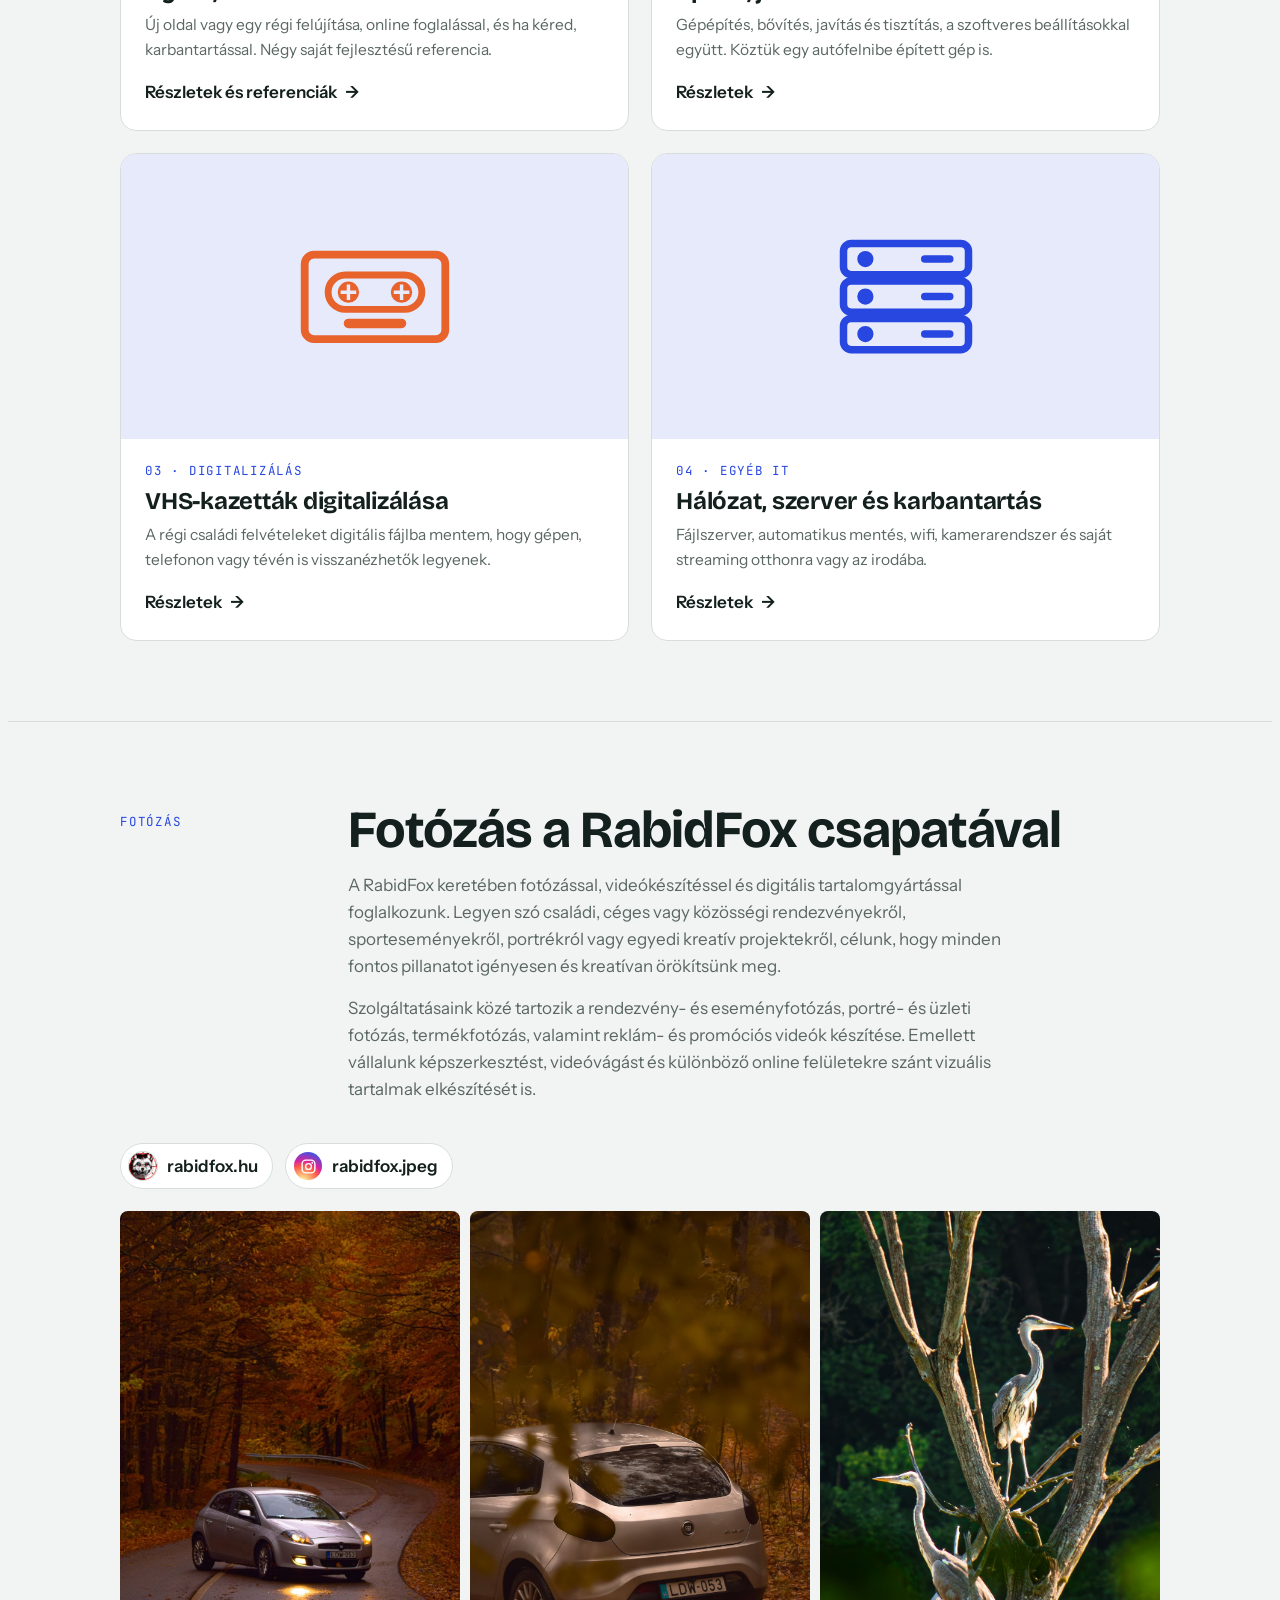
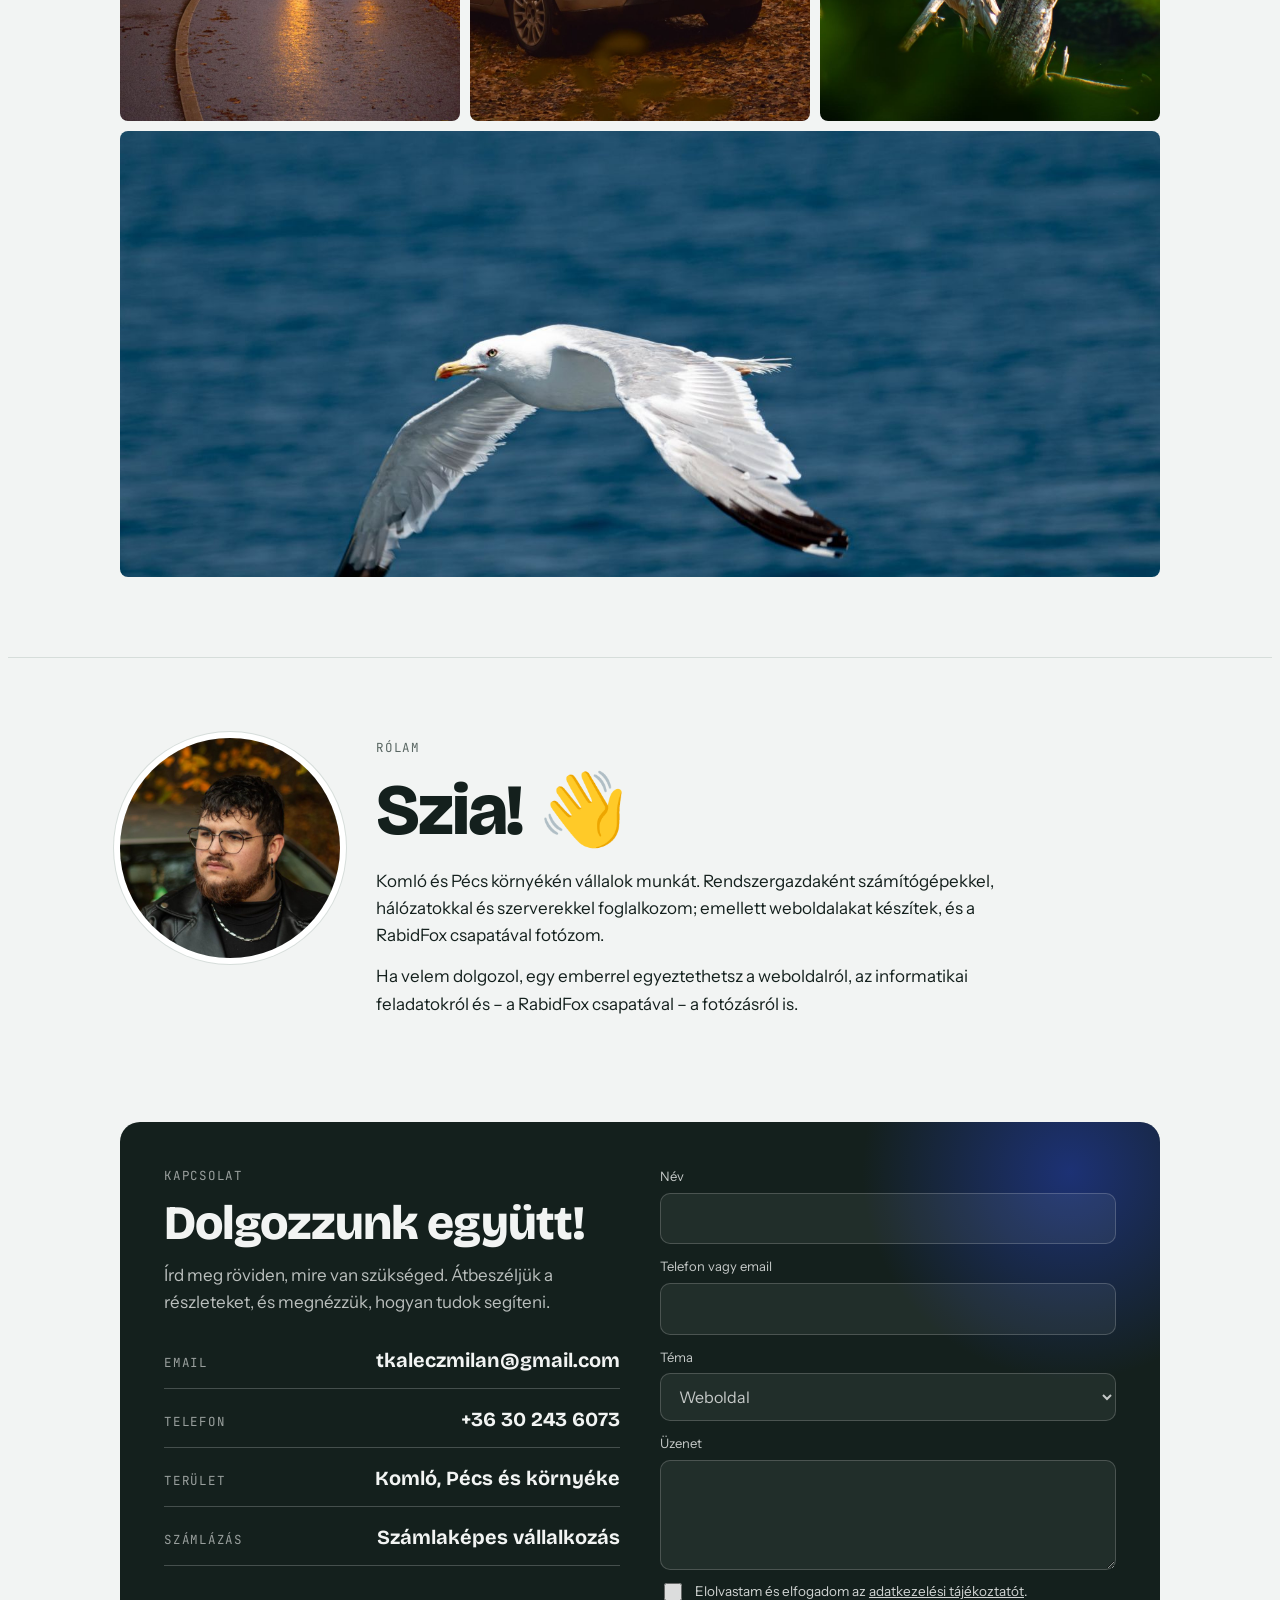
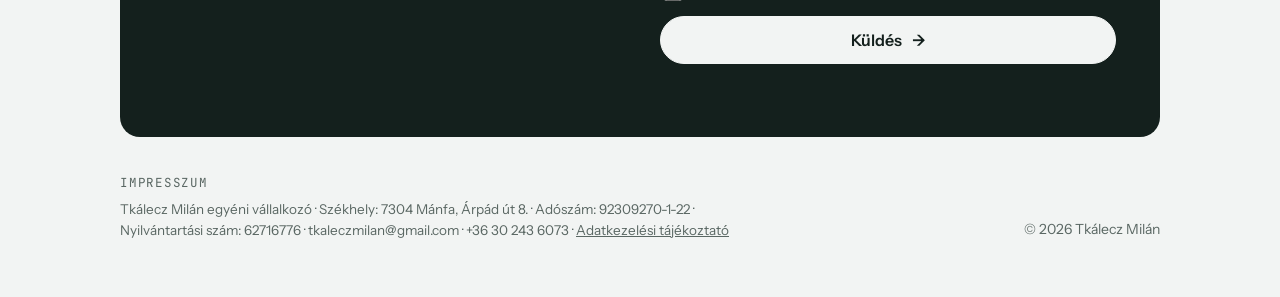
==== commit 7768dfe7: "Aloldalakra bontás: áttekintő főoldal, külön oldal szolgáltatásonként Közös stílus és szkript az ass" ====
--- a/index.html
+++ b/index.html
@@ -6,379 +6,35 @@
 <title>Informatikus, weboldalkészítés és fotózás – Pécs, Komló | Tkálecz Milán</title>
 <meta name="description" content="Weboldalkészítés, számítógép-építés és -javítás, rendszergazdai munkák, fotózás és VHS-digitalizálás Komló és Pécs környékén. Számlaképes vállalkozás. Tel.: +36 30 243 6073">
 <link rel="canonical" href="https://tkaleczmilan.hu/">
-<link rel="icon" href="img/ikon.png">
-<link rel="apple-touch-icon" href="img/ikon.png">
+<link rel="icon" href="/img/ikon.png">
+<link rel="apple-touch-icon" href="/img/ikon.png">
 <meta name="theme-color" content="#2747E0">
 <meta property="og:type" content="website">
 <meta property="og:locale" content="hu_HU">
-<meta property="og:title" content="Tkálecz Milán – webfejlesztés, rendszergazdai munka, fotózás">
-<meta property="og:description" content="Weboldal, számítógép, hálózat, fotó és VHS-digitalizálás Komló és Pécs környékén.">
+<meta property="og:title" content="Informatikus, weboldalkészítés és fotózás – Pécs, Komló | Tkálecz Milán">
+<meta property="og:description" content="Weboldalkészítés, számítógép-építés és -javítás, rendszergazdai munkák, fotózás és VHS-digitalizálás Komló és Pécs környékén. Számlaképes vállalkozás. Tel.: +36 30 243 6073">
 <meta property="og:url" content="https://tkaleczmilan.hu/">
 <meta property="og:image" content="https://tkaleczmilan.hu/img/megosztas.jpg">
 <meta name="twitter:card" content="summary_large_image">
-<script type="application/ld+json">{"@context": "https://schema.org", "@type": "ProfessionalService", "name": "Tkálecz Milán", "description": "Webfejlesztés, számítógép-építés és -javítás, rendszergazdai munkák, fotózás és VHS-digitalizálás Komló és Pécs környékén.", "url": "https://tkaleczmilan.hu/", "image": "https://tkaleczmilan.hu/img/rolam.jpg", "logo": "https://tkaleczmilan.hu/img/ikon.png", "telephone": "+36302436073", "email": "tkaleczmilan@gmail.com", "address": {"@type": "PostalAddress", "postalCode": "7304", "addressLocality": "Mánfa", "addressRegion": "Baranya", "addressCountry": "HU"}, "areaServed": [{"@type": "City", "name": "Komló"}, {"@type": "City", "name": "Pécs"}, {"@type": "City", "name": "Mánfa"}, {"@type": "AdministrativeArea", "name": "Baranya"}], "sameAs": ["https://rabidfox.hu", "https://www.instagram.com/rabidfox.jpeg/"], "hasOfferCatalog": {"@type": "OfferCatalog", "name": "Szolgáltatások", "itemListElement": [{"@type": "Offer", "itemOffered": {"@type": "Service", "name": "Weboldalkészítés"}}, {"@type": "Offer", "itemOffered": {"@type": "Service", "name": "Számítógép-építés és -javítás"}}, {"@type": "Offer", "itemOffered": {"@type": "Service", "name": "Rendszergazdai szolgáltatás"}}, {"@type": "Offer", "itemOffered": {"@type": "Service", "name": "Hálózat és szerver beállítása"}}, {"@type": "Offer", "itemOffered": {"@type": "Service", "name": "Fotózás és videókészítés"}}, {"@type": "Offer", "itemOffered": {"@type": "Service", "name": "VHS-kazetták digitalizálása"}}]}, "taxID": "92309270-1-22"}</script>
 <link rel="preconnect" href="https://fonts.googleapis.com">
 <link rel="stylesheet" href="https://fonts.googleapis.com/css2?family=Bricolage+Grotesque:opsz,wght@12..96,500;12..96,700;12..96,800&family=Instrument+Sans:wght@400;500;600&family=JetBrains+Mono:wght@400;500&display=swap">
-<style>
-/* Layout: one-page workshop sheet — sticky nav, animated hero, three service "bays" with spec-label headers, featured wheel-PC build, extras, about, contact */
-:root{
-  --bg:#F2F4F3; --surface:#FFFFFF; --ink:#14201D; --muted:#5A6763; --line:#D6DDDA;
-  --accent:#2747E0; --accent-ink:#FFFFFF; --warm:#E8622C; --tint:#E6EAFB; --old:#C9C2A8;
-  --f-display:"Bricolage Grotesque",ui-sans-serif,system-ui,sans-serif;
-  --f-body:"Instrument Sans",ui-sans-serif,system-ui,-apple-system,"Segoe UI",sans-serif;
-  --f-mono:"JetBrains Mono",ui-monospace,SFMono-Regular,Menlo,monospace;
-}
-@media (prefers-color-scheme: dark){:root:not([data-theme="light"]){
-  --bg:#0F1513; --surface:#172020; --ink:#E7EDEA; --muted:#9AA8A3; --line:#2A3633;
-  --accent:#7D93FF; --accent-ink:#0F1513; --warm:#FF8A5B; --tint:#1C2440; --old:#4A4636; color-scheme:dark}}
-:root[data-theme="dark"]{
-  --bg:#0F1513; --surface:#172020; --ink:#E7EDEA; --muted:#9AA8A3; --line:#2A3633;
-  --accent:#7D93FF; --accent-ink:#0F1513; --warm:#FF8A5B; --tint:#1C2440; --old:#4A4636; color-scheme:dark}
-
-*{box-sizing:border-box}
-html{scroll-behavior:smooth;scroll-padding-top:72px}
-body{background:var(--bg);color:var(--ink);font-family:var(--f-body);font-size:17px;line-height:1.6;overflow-x:hidden}
-body::before{content:"";position:fixed;inset:0 0 auto;height:env(safe-area-inset-top,0px);z-index:10;background:var(--bg)}
-.wrap{max-width:1080px;margin:0 auto;padding-left:max(20px,env(safe-area-inset-left,0px));padding-right:max(20px,env(safe-area-inset-right,0px))}
-a{color:inherit}
-img{display:block}
-:focus-visible{outline:2px solid var(--accent);outline-offset:3px;border-radius:4px}
-h1,h2,h3{font-family:var(--f-display);line-height:1.08;text-wrap:balance;margin:0}
-p{margin:0}
-.mono{font-family:var(--f-mono);font-size:12.5px;letter-spacing:.06em;text-transform:uppercase;color:var(--muted)}
-
-.progress{position:fixed;top:env(safe-area-inset-top,0px);left:0;height:3px;width:100%;background:var(--accent);transform-origin:0 50%;transform:scaleX(0);z-index:11}
-
-/* nav */
-nav{position:sticky;top:env(safe-area-inset-top,0px);z-index:5;background:color-mix(in srgb,var(--bg) 86%,transparent);backdrop-filter:blur(12px);border-bottom:1px solid var(--line)}
-nav .wrap{display:flex;align-items:center;gap:20px;padding-block:14px}
-.logo{font-family:var(--f-mono);font-weight:500;font-size:18px;text-decoration:none;white-space:nowrap;display:inline-flex;align-items:center;gap:2px}
-.logo b{font-weight:500;letter-spacing:.04em;border:2px solid transparent;border-radius:8px;padding:2px 8px;
-  background:linear-gradient(var(--bg),var(--bg)) padding-box,conic-gradient(from var(--la),var(--line) 0deg,var(--line) 250deg,var(--accent) 320deg,var(--line) 360deg) border-box;
-  animation:led 3.2s linear infinite}
-.logo:hover b{animation-duration:1.2s}
-@keyframes led{to{--la:360deg}}
-@property --la{syntax:"<angle>";inherits:false;initial-value:0deg}
-@keyframes blink{50%{opacity:0}}
-.links{display:flex;gap:4px;margin-left:auto}
-.links a{text-decoration:none;font-size:15px;color:var(--muted);white-space:nowrap;padding:6px 10px;border-radius:999px;transition:color .2s,background .2s}
-.links a:hover,.links a.on{color:var(--ink);background:var(--tint)}
-.links a.nav-cta{background:var(--accent);color:var(--accent-ink);font-weight:600;margin-left:8px}
-@media (max-width:1000px){.links a:not(.nav-cta){display:none}}
-
-/* hero */
-.hero{padding-block:76px 56px}
-.idcard{display:flex;align-items:center;gap:16px;margin-bottom:30px}
-.idcard img{width:64px;height:64px;border-radius:50%;object-fit:cover;flex:none;box-shadow:0 0 0 3px var(--surface),0 0 0 4px var(--line)}
-.idcode{font-family:var(--f-mono);line-height:1.35;min-width:0}
-.idcode .cmd{font-size:12.5px;color:var(--muted)}
-.idcode .cmd .pr{color:var(--warm)}
-.idcode .out{font-family:var(--f-display);font-weight:700;font-size:22px;color:var(--ink);min-height:1.35em;display:flex;align-items:center;gap:3px}
-.idcode .out .caret{width:9px;height:.9em;background:var(--accent)}
-.idcode .role{font-size:12.5px;color:var(--muted);transition:opacity .4s}
-.hero .eyebrow{margin-bottom:22px;display:flex;flex-wrap:wrap;align-items:center;gap:8px 22px}
-.eyebrow .ei{display:inline-flex;align-items:center;gap:8px}
-.eyebrow .c{text-transform:none;letter-spacing:.02em;font-size:13.5px;color:var(--ink);text-decoration:none;user-select:all;transition:color .2s}
-.eyebrow .c:hover{color:var(--accent)}
-.eyebrow svg{width:15px;height:15px;fill:var(--accent);flex:none}
-@media (max-width:560px){.hero .eyebrow{flex-direction:column;align-items:flex-start}}
-.dot{width:8px;height:8px;border-radius:50%;background:#2DB36A;animation:ping 2s infinite}
-@keyframes ping{0%{box-shadow:0 0 0 0 rgba(45,179,106,.6)}100%{box-shadow:0 0 0 10px rgba(45,179,106,0)}}
-.hero h1{font-size:clamp(34px,6.6vw,78px);font-weight:800;letter-spacing:-.03em;max-width:17ch}
-.hero h1 .w{display:inline-block;animation:rise .8s cubic-bezier(.2,.8,.2,1) both}
-.hero h1 em{font-style:normal;color:var(--accent);position:relative;white-space:nowrap}
-.hero h1 em::after{content:"";position:absolute;left:0;right:0;bottom:.02em;height:.09em;background:var(--warm);border-radius:2px;transform-origin:0 50%;animation:draw .9s 1.1s cubic-bezier(.6,0,.2,1) both}
-@keyframes rise{from{opacity:0;transform:translateY(.45em) rotate(2deg)}to{opacity:1;transform:none}}
-@keyframes draw{from{transform:scaleX(0)}to{transform:scaleX(1)}}
-.hero .fade{animation:rise .8s cubic-bezier(.2,.8,.2,1) both}
-.hero p.lead{margin-top:24px;max-width:58ch;font-size:19px;line-height:1.6;color:var(--muted)}
-.btns{display:flex;flex-wrap:wrap;gap:12px;margin-top:32px}
-.btn{display:inline-flex;align-items:center;gap:10px;padding:13px 22px;border-radius:999px;font-weight:600;text-decoration:none;border:1.5px solid var(--ink);font-size:16px;cursor:pointer;background:none;font-family:inherit;color:var(--ink);transition:transform .2s,background .2s,color .2s}
-.btn .arr{transition:transform .25s}
-.btn:hover .arr{transform:translateX(4px)}
-.btn.primary{background:var(--accent);border-color:var(--accent);color:var(--accent-ink)}
-.btn:not(.primary):hover{background:var(--ink);color:var(--bg)}
-.trio{display:grid;grid-template-columns:repeat(3,1fr);margin-top:56px;border-top:1px solid var(--line)}
-.trio a{padding:18px 18px 4px 0;text-decoration:none;display:flex;flex-direction:column;gap:4px;position:relative}
-.trio a+a{padding-left:18px;border-left:1px solid var(--line)}
-.trio a::before{content:"";position:absolute;top:-1px;left:0;right:0;height:2px;background:var(--accent);transform:scaleX(0);transform-origin:0 50%;transition:transform .35s}
-.trio a:hover::before{transform:scaleX(1)}
-.trio b{font-family:var(--f-display);font-size:21px;font-weight:700}
-.trio small{color:var(--muted);font-size:14.5px}
-@media (max-width:640px){.trio{grid-template-columns:1fr}.trio a+a{border-left:0;padding-left:0;border-top:1px solid var(--line)}.trio a{padding-bottom:16px}}
-
-@supports (animation-timeline: view()){
-  .rv{animation:rv linear both;animation-timeline:view();animation-range:entry 0% entry 35%}
-  @keyframes rv{from{opacity:0;transform:translateY(36px)}to{opacity:1;transform:none}}
-  .progress{animation:prog linear both;animation-timeline:scroll(root)}
-  @keyframes prog{to{transform:scaleX(1)}}
-}
-
-/* sections */
-section.bay{padding-block:80px;border-top:1px solid var(--line)}
-.bay-head{display:grid;grid-template-columns:200px 1fr;gap:28px;margin-bottom:40px}
-.bay-head .tag{font-family:var(--f-mono);font-size:12.5px;letter-spacing:.06em;text-transform:uppercase;color:var(--accent);padding-top:10px}
-.bay-head h2{font-size:clamp(32px,4.6vw,52px);font-weight:700;letter-spacing:-.02em}
-.bay-head p{margin-top:14px;color:var(--muted);max-width:60ch}
-@media (max-width:760px){.bay-head{grid-template-columns:1fr;gap:10px}}
-
-.ph{display:grid;place-items:center;text-align:center;padding:16px;color:var(--muted);font-size:14px;
-  background:repeating-linear-gradient(135deg,var(--tint) 0 10px,transparent 10px 20px)}
-
-/* references */
-.refs{display:grid;grid-template-columns:1fr 1fr;gap:28px 24px}
-@media (max-width:560px){.refs{grid-template-columns:1fr}}
-.ref{text-decoration:none;display:flex;flex-direction:column;gap:12px;min-width:0}
-.browser{border:1px solid var(--line);border-radius:10px;overflow:hidden;background:var(--surface);transition:border-color .25s,transform .35s,box-shadow .35s}
-.ref:hover .browser{border-color:var(--accent);transform:translateY(-4px);box-shadow:0 18px 40px -22px color-mix(in srgb,var(--accent) 60%,transparent)}
-.browser .bar{display:flex;gap:5px;align-items:center;padding:8px 10px;border-bottom:1px solid var(--line)}
-.browser .bar i{width:7px;height:7px;border-radius:50%;background:var(--line)}
-.browser .bar span{margin-left:8px;font-family:var(--f-mono);font-size:11px;color:var(--muted);white-space:nowrap;overflow:hidden;text-overflow:ellipsis}
-.viewport{aspect-ratio:16/11;max-width:100%;overflow:hidden;position:relative}
-.page{position:absolute;inset:0 0 auto 0;height:300%;transition:transform 3.2s cubic-bezier(.45,0,.25,1)}
-.ref:hover .page,.ref:focus-visible .page{transform:translateY(-66.6%)}
-.viewport img{position:absolute;inset:0;width:100%;height:100%;object-fit:cover;object-position:50% 0;transition:object-position 6s cubic-bezier(.45,0,.25,1);background:var(--surface)}
-.ref:hover .viewport img,.ref:focus-visible .viewport img{object-position:50% 100%}
-@media (hover:none){.viewport img{animation:refscroll 14s ease-in-out 1s infinite alternate}.hint{display:none}}
-@keyframes refscroll{0%,8%{object-position:50% 0}92%,100%{object-position:50% 100%}}
-.mock{height:100%;display:flex;flex-direction:column;gap:6%;padding:7% 8%;background:var(--surface)}
-.mock .h{height:9%;border-radius:4px;background:var(--hue);display:grid;place-items:center;color:#fff;font-family:var(--f-display);font-weight:700;font-size:13px}
-.mock .l{height:2.2%;border-radius:2px;background:var(--line)}
-.mock .l.s{width:60%}
-.mock .row{display:grid;grid-template-columns:1fr 1fr 1fr;gap:6%;height:12%}
-.mock .row i{border-radius:4px;background:color-mix(in srgb,var(--hue) 22%,var(--surface))}
-.mock .big{height:16%;border-radius:4px;background:color-mix(in srgb,var(--hue) 14%,var(--surface));display:grid;place-items:center;font-size:11px;color:var(--muted)}
-.hint{position:absolute;right:8px;bottom:8px;font-family:var(--f-mono);font-size:10.5px;background:var(--ink);color:var(--bg);padding:3px 7px;border-radius:999px;opacity:.85;transition:opacity .3s}
-.ref:hover .hint{opacity:0}
-.ref .tags{display:flex;flex-wrap:wrap;gap:6px}
-.ref .tags span{font-family:var(--f-mono);font-size:11px;text-transform:uppercase;letter-spacing:.05em;border:1px solid var(--line);border-radius:999px;padding:3px 9px;color:var(--muted)}
-.ref .tags span.star{border-color:var(--accent);color:var(--accent)}
-.ref h3{font-size:21px;font-weight:700}
-.ref p{font-size:15.5px;color:var(--muted)}
-
-/* before / after */
-.ba{margin-top:56px}
-.ba-head{display:flex;justify-content:space-between;align-items:end;gap:16px;flex-wrap:wrap;margin-bottom:16px}
-.ba-head h3{font-size:26px;font-weight:700}
-.ba-box{position:relative;aspect-ratio:16/8;max-width:100%;border-radius:14px;overflow:hidden;border:1px solid var(--line);user-select:none;touch-action:pan-y}
-@media (max-width:560px){.ba-box{aspect-ratio:4/5}}
-.ba-side{position:absolute;inset:0;padding:5%;display:flex;flex-direction:column;gap:4%}
-.ba-old{background:var(--old);font-family:"Times New Roman",Times,serif;color:#3a2f1c}
-.ba-old .t{font-size:clamp(18px,3vw,30px);color:#7a0d0d;text-align:center;text-decoration:underline}
-.ba-old .marq{background:#ffef7a;color:#7a0d0d;font-weight:700;text-align:center;padding:4px;font-size:14px;overflow:hidden;white-space:nowrap}
-.ba-old .marq span{display:inline-block;animation:marq 9s linear infinite}
-@keyframes marq{from{transform:translateX(100%)}to{transform:translateX(-100%)}}
-.ba-old .cols{display:grid;grid-template-columns:1fr 2fr;gap:4%;flex:1}
-.ba-old .cols div{border:2px ridge #8a7b55;background:#e9e2c8;padding:8px;font-size:13px}
-.ba-new{background:var(--surface);clip-path:inset(0 0 0 var(--pos,50%))}
-.ba-new .nv{display:flex;justify-content:space-between;align-items:center;font-family:var(--f-display);font-weight:700}
-.ba-new .nv span{background:var(--accent);color:var(--accent-ink);font-size:12px;padding:5px 12px;border-radius:999px;font-family:var(--f-body)}
-.ba-new .hh{font-family:var(--f-display);font-weight:800;font-size:clamp(22px,4vw,44px);letter-spacing:-.02em;line-height:1.05;max-width:12ch}
-.ba-new .cards{display:grid;grid-template-columns:repeat(3,1fr);gap:3%;flex:1}
-.ba-new .cards i{border-radius:10px;background:var(--tint)}
-.ba-new .cta{display:flex;gap:10px}
-.ba-new .cta b{background:var(--ink);color:var(--bg);font-size:12px;padding:7px 14px;border-radius:999px;font-weight:600}
-.ba-handle{position:absolute;top:0;bottom:0;left:var(--pos,50%);width:2px;background:var(--accent);transform:translateX(-1px);pointer-events:none}
-.ba-handle::after{content:"‹ ›";position:absolute;top:50%;left:50%;transform:translate(-50%,-50%);width:42px;height:42px;border-radius:50%;background:var(--accent);color:var(--accent-ink);display:grid;place-items:center;font-weight:700;font-size:16px;letter-spacing:2px;box-shadow:0 6px 18px -6px rgba(0,0,0,.4)}
-.ba-label{position:absolute;top:12px;font-family:var(--f-mono);font-size:11px;text-transform:uppercase;letter-spacing:.06em;background:var(--ink);color:var(--bg);padding:4px 9px;border-radius:999px}
-.ba-label.l{left:12px}.ba-label.r{right:12px}
-.ba input{position:absolute;inset:0;width:100%;height:100%;opacity:0;cursor:ew-resize;margin:0}
-
-/* offer */
-.offer{margin-top:56px;display:grid;grid-template-columns:1fr 1fr;background:var(--surface);border:1px solid var(--line);border-radius:14px;overflow:hidden}
-@media (max-width:760px){.offer{grid-template-columns:1fr}}
-.offer>div{padding:30px;min-width:0}
-.offer .deal{border-right:1px solid var(--line);display:flex;flex-direction:column;gap:14px}
-@media (max-width:760px){.offer .deal{border-right:0;border-bottom:1px solid var(--line)}}
-.deal h3{font-size:30px;font-weight:800;letter-spacing:-.02em}
-.deal p{color:var(--muted);font-size:15.5px}
-.steps{list-style:none;margin:6px 0 0;padding:0;display:grid;gap:10px;counter-reset:s}
-.steps li{display:grid;grid-template-columns:28px 1fr;gap:10px;font-size:15.5px;align-items:baseline;counter-increment:s}
-.steps li::before{content:counter(s);font-family:var(--f-mono);font-size:12px;width:24px;height:24px;border-radius:50%;border:1.5px solid var(--accent);color:var(--accent);display:grid;place-items:center}
-ul.check{list-style:none;margin:0;padding:0;display:grid;gap:10px}
-ul.check li{display:grid;grid-template-columns:20px 1fr;gap:10px;font-size:15.5px}
-ul.check li::before{content:"";width:14px;height:8px;border-left:2px solid var(--accent);border-bottom:2px solid var(--accent);transform:rotate(-45deg);margin-top:6px}
-
-/* pc */
-.split{display:grid;grid-template-columns:1fr 1fr;gap:20px}
-@media (max-width:760px){.split{grid-template-columns:1fr}}
-.panel{background:var(--surface);border:1px solid var(--line);border-radius:14px;padding:26px;min-width:0}
-.panel h3{font-size:22px;font-weight:700;margin-bottom:6px}
-.panel .mono{margin-bottom:16px;display:block}
-.term{margin-top:20px;background:var(--ink);color:var(--bg);border-radius:12px;padding:18px 20px;font-family:var(--f-mono);font-size:13px;line-height:1.8;overflow-x:auto;min-height:140px}
-.term .p{color:var(--warm)}
-.term .ok{color:#59D08F}
-.caret{display:inline-block;width:8px;height:1em;background:currentColor;vertical-align:-2px;animation:blink 1s steps(1) infinite}
-
-/* featured build */
-.feature{margin-top:56px;display:grid;grid-template-columns:1.25fr 1fr;gap:32px;align-items:start}
-@media (max-width:860px){.feature{grid-template-columns:1fr}}
-.stage{position:relative;border-radius:14px;overflow:hidden;background:#0b0b0b;aspect-ratio:3/4;max-width:100%;cursor:zoom-in}
-.stage img{position:absolute;inset:0;width:100%;height:100%;object-fit:cover;transition:opacity .45s,transform 6s ease-out}
-.stage:hover img.cur{transform:scale(1.04)}
-.stage img:not(.cur){opacity:0}
-.stage .glow{position:absolute;inset:auto 0 0 0;height:40%;background:linear-gradient(to top,rgba(0,0,0,.55),transparent);pointer-events:none}
-.stage .cap{position:absolute;left:16px;bottom:14px;color:#fff;font-family:var(--f-mono);font-size:11.5px;letter-spacing:.06em;text-transform:uppercase}
-.thumbs{display:grid;grid-template-columns:repeat(6,1fr);gap:8px;margin-top:10px}
-.thumbs button{all:unset;cursor:pointer;border-radius:8px;overflow:hidden;aspect-ratio:3/4;outline:2px solid transparent;outline-offset:2px;transition:outline-color .2s,opacity .2s;opacity:.6}
-.thumbs button.on,.thumbs button:hover{opacity:1}
-.thumbs button.on{outline-color:var(--warm)}
-.thumbs button:focus-visible{outline-color:var(--accent)}
-.thumbs img{width:100%;height:100%;object-fit:cover}
-.feature-text .mono{color:var(--warm);margin-bottom:6px;display:block}
-.feature-text .kicker{display:block;color:var(--muted);font-size:16px;margin-bottom:12px}
-.feature-text h3{font-size:clamp(28px,3.6vw,42px);font-weight:800;letter-spacing:-.02em}
-.feature-text p{margin-top:16px;color:var(--muted);max-width:46ch}
-.feature-text ul.check{margin-top:22px}
-.builds{display:grid;grid-template-columns:repeat(4,1fr);gap:12px;margin-top:40px}
-@media (max-width:760px){.builds{grid-template-columns:1fr 1fr}}
-.builds button{all:unset;cursor:zoom-in;border-radius:10px;overflow:hidden;aspect-ratio:3/4;display:block;background:var(--surface)}
-.builds button:focus-visible{outline:2px solid var(--accent);outline-offset:3px}
-.builds img{width:100%;height:100%;object-fit:cover;transition:transform .5s}
-.builds button:hover img{transform:scale(1.05)}
-
-/* photo */
-.photo-head{display:flex;flex-wrap:wrap;align-items:center;gap:12px;margin-bottom:22px}
-.badge{display:inline-flex;align-items:center;gap:10px;padding:8px 14px 8px 8px;border:1px solid var(--line);border-radius:999px;background:var(--surface);text-decoration:none;font-weight:600;transition:border-color .2s}
-.badge:hover{border-color:var(--warm)}
-.badge .bi{width:28px;height:28px;border-radius:50%;object-fit:cover;flex:none;display:grid;place-items:center;background:#fff;box-shadow:0 0 0 1px var(--line)}
-.badge .ig{background:radial-gradient(circle at 30% 107%,#fdf497 0%,#fdf497 5%,#fd5949 45%,#d6249f 60%,#285AEB 90%);box-shadow:none}
-.badge .ig svg{width:17px;height:17px}
-.gallery{display:grid;grid-template-columns:repeat(3,1fr);gap:10px}
-.gallery button{all:unset;cursor:zoom-in;border-radius:8px;overflow:hidden;display:block;aspect-ratio:2/3;background:var(--surface)}
-.gallery button.wide{grid-column:1/-1;aspect-ratio:21/9}
-.gallery button:focus-visible{outline:2px solid var(--accent);outline-offset:3px}
-.gallery img{width:100%;height:100%;object-fit:cover;transition:transform .6s}
-.gallery button:hover img{transform:scale(1.04)}
-@media (max-width:560px){.gallery{gap:6px}.gallery button.wide{aspect-ratio:3/2}}
-
-/* lightbox */
-.lb{position:fixed;inset:0;z-index:20;background:rgba(8,12,11,.94);display:grid;place-items:center;padding:max(56px,env(safe-area-inset-top,0px)) max(16px,env(safe-area-inset-right,0px)) max(24px,env(safe-area-inset-bottom,0px)) max(16px,env(safe-area-inset-left,0px));animation:fadein .25s}
-@keyframes fadein{from{opacity:0}}
-.lb img{max-width:100%;max-height:100%;border-radius:8px;animation:rise .35s}
-.lb button{position:absolute;top:calc(14px + env(safe-area-inset-top,0px));right:calc(16px + env(safe-area-inset-right,0px));font:600 15px var(--f-body);background:#fff;color:#14201D;border:0;border-radius:999px;padding:9px 16px;cursor:pointer}
-
-/* other */
-.other{display:grid;grid-template-columns:repeat(4,1fr);border-top:1px solid var(--line)}
-.other div{padding:18px 16px 18px 0;border-bottom:1px solid var(--line);transition:padding-left .25s}
-.other div:hover{padding-left:8px}
-.other b{display:block;font-weight:600}
-.usecase-head{margin-top:56px;display:grid;gap:8px}
-.usecase-head .mono{color:var(--accent)}
-.usecase-head h3{font-size:clamp(26px,3.4vw,36px);font-weight:700;letter-spacing:-.02em}
-.usecase-head p{color:var(--muted);max-width:60ch}
-.usecases{margin-top:22px;display:grid;grid-template-columns:repeat(2,1fr);gap:18px}
-.vhs .reel{transform-box:fill-box;transform-origin:center;animation:reel 2.4s linear infinite}
-@keyframes reel{to{transform:rotate(360deg)}}
-.tv{display:grid;gap:8px;justify-items:center}
-.tv-screen{position:relative;width:240px;max-width:100%;aspect-ratio:4/3;border-radius:14px;overflow:hidden;background:#0b0f0e;box-shadow:0 0 0 6px color-mix(in srgb,var(--ink) 14%,transparent),0 12px 30px -14px rgba(0,0,0,.6)}
-.tv-img{position:absolute;inset:0;background:
-  radial-gradient(circle at 72% 30%,#ffd27a 0 9%,transparent 10%),
-  linear-gradient(to top,#2f6b3a 0 28%,transparent 28%),
-  radial-gradient(ellipse at 30% 78%,#3d8a4a 0 30%,transparent 31%),
-  linear-gradient(#7fb6e6,#cfe6f5 70%);
-  animation:tvimg 6s ease-in-out infinite}
-.tv-img::after{content:"";position:absolute;left:34%;bottom:22%;width:14%;height:30%;border-radius:40% 40% 10% 10%;background:#c0573a;box-shadow:24px 6px 0 -4px #e0a03a}
-.tv-noise{position:absolute;inset:-50%;background:repeating-linear-gradient(0deg,rgba(255,255,255,.14) 0 1px,transparent 1px 3px),repeating-linear-gradient(90deg,rgba(0,0,0,.18) 0 2px,transparent 2px 5px);animation:noise .25s steps(3) infinite,tvfade 6s ease-in-out infinite}
-.tv-track{position:absolute;left:0;right:0;height:14%;top:20%;background:linear-gradient(transparent,rgba(255,255,255,.55),transparent);mix-blend-mode:screen;animation:track 1.6s linear infinite,tvfade 6s ease-in-out infinite}
-.tv-osd{position:absolute;font-family:var(--f-mono);font-size:11px;font-weight:500;letter-spacing:.06em;color:#fff;text-shadow:0 0 4px rgba(0,0,0,.7)}
-.tv-play{top:9px;left:11px;animation:tvfade 6s ease-in-out infinite}
-.tv-time{top:9px;right:11px;animation:tvfade 6s ease-in-out infinite}
-.tv-done{top:9px;left:11px;background:#2DB36A;padding:2px 7px;border-radius:999px;text-shadow:none;opacity:0;animation:tvshow 6s ease-in-out infinite}
-.tv-bar{position:absolute;left:11px;right:11px;bottom:10px;height:4px;border-radius:2px;background:rgba(255,255,255,.25);overflow:hidden}
-.tv-bar i{display:block;height:100%;width:100%;background:var(--warm);transform-origin:0 50%;animation:tvbar 6s ease-in-out infinite}
-.tv-cap{font-family:var(--f-mono);font-size:11.5px;letter-spacing:.06em;text-transform:uppercase;color:var(--muted);position:relative;height:1.4em;width:100%;text-align:center}
-.tv-cap b{font-weight:500;position:absolute;inset:0}
-.tv-cap .c-a{animation:tvfade 6s ease-in-out infinite}
-.tv-cap .c-b{color:var(--accent);opacity:0;animation:tvshow 6s ease-in-out infinite}
-@keyframes noise{0%{transform:translate(0,0)}33%{transform:translate(-3%,2%)}66%{transform:translate(2%,-3%)}}
-@keyframes track{from{top:-15%}to{top:105%}}
-@keyframes tvimg{0%,55%{filter:saturate(.45) contrast(.8) blur(.6px) hue-rotate(-12deg);transform:skewX(-2deg) scale(1.04)}70%,100%{filter:none;transform:none}}
-@keyframes tvfade{0%,55%{opacity:1}68%,100%{opacity:0}}
-@keyframes tvshow{0%,62%{opacity:0}74%,100%{opacity:1}}
-@keyframes tvbar{0%{transform:scaleX(0)}65%,100%{transform:scaleX(1)}}
-.vhs{margin-top:40px;display:grid;grid-template-columns:auto 1fr auto auto;gap:28px;align-items:center;padding:26px 28px;border-radius:16px;background:var(--tint)}
-.vhs-ic{width:72px;color:var(--warm)}
-.vhs-ic svg{width:100%;height:auto;display:block}
-.bay-head p.punch{margin-top:12px;color:var(--ink);font-family:var(--f-display);font-weight:700;font-size:20px;line-height:1.3}
-.vhs-tag{display:block;color:var(--warm);margin-bottom:6px}
-.vhs-list{gap:8px}
-.vhs h3{font-size:24px;font-weight:700;margin-bottom:6px}
-.vhs p{color:var(--muted);max-width:62ch;font-size:15.5px}
-.vhs>div{min-width:0}
-@media (max-width:900px){.vhs{grid-template-columns:auto 1fr}.vhs .tv{grid-column:1/-1}.vhs .btn{grid-column:1/-1;justify-self:start}}
-@media (max-width:700px){.vhs{grid-template-columns:1fr;gap:16px}}
-@media (max-width:860px){.usecases{grid-template-columns:1fr}}
-.uc{background:var(--surface);border:1px solid var(--line);border-radius:14px;padding:24px;min-width:0;display:grid;gap:10px;align-content:start;transition:border-color .25s,transform .3s}
-.uc:hover{border-color:var(--accent);transform:translateY(-3px)}
-.uc-ic{width:44px;height:44px;border-radius:12px;background:var(--tint);display:grid;place-items:center}
-.uc-ic svg{width:24px;height:24px;fill:var(--accent)}
-.uc h4{font-family:var(--f-display);font-size:20px;font-weight:700;margin:0;line-height:1.2}
-.uc p{font-size:15.5px;color:var(--muted)}
-.other span{font-size:14.5px;color:var(--muted)}
-@media (max-width:760px){.other{grid-template-columns:1fr 1fr}}
-.referral{margin-top:28px;padding:20px 24px;border-radius:14px;background:var(--tint)}
-.referral b{font-family:var(--f-display);font-weight:700;font-size:20px;display:block;margin-bottom:4px}
-
-/* about */
-.about{display:grid;grid-template-columns:220px 1fr;gap:36px;align-items:start}
-@media (max-width:640px){.about{grid-template-columns:1fr}}
-.about .portrait{aspect-ratio:1;border-radius:50%;max-width:220px;width:100%;height:auto;object-fit:cover;box-shadow:0 0 0 6px var(--surface),0 0 0 7px var(--line)}
-.about p{max-width:60ch}
-.hello{font-size:clamp(44px,6.4vw,72px);font-weight:800;letter-spacing:-.03em;margin-bottom:18px;display:flex;align-items:center;gap:.2em}
-.wave{display:inline-block;transform-origin:70% 80%;animation:wave 4s ease-in-out .5s infinite}
-.about:hover .wave{animation-duration:1.6s}
-@keyframes wave{0%,36%,100%{transform:rotate(0)}6%,18%{transform:rotate(18deg)}12%{transform:rotate(-8deg)}24%{transform:rotate(-4deg)}30%{transform:rotate(12deg)}}
-
-/* contact */
-.contact{background:var(--ink);color:var(--bg);border-radius:20px;padding:44px;display:grid;grid-template-columns:1fr 1fr;gap:40px;position:relative;overflow:hidden}
-.contact::before{content:"";position:absolute;width:420px;height:420px;border-radius:50%;background:radial-gradient(circle,color-mix(in srgb,var(--accent) 45%,transparent),transparent 70%);top:-160px;right:-120px;animation:float 9s ease-in-out infinite alternate;pointer-events:none}
-@keyframes float{to{transform:translate(-80px,60px)}}
-@media (max-width:760px){.contact{grid-template-columns:1fr;padding:28px}}
-.contact>*{position:relative;min-width:0}
-.contact h2{font-size:clamp(32px,4.6vw,48px);font-weight:800;letter-spacing:-.02em}
-.contact .sub{margin-top:12px;opacity:.75}
-.lines{margin-top:28px;display:grid;gap:14px}
-.line{display:flex;justify-content:space-between;gap:12px;align-items:baseline;border-bottom:1px solid color-mix(in srgb,var(--bg) 22%,transparent);padding-bottom:12px;flex-wrap:wrap}
-.line .mono{color:inherit;opacity:.6}
-.line .v{font-family:var(--f-display);font-size:20px;font-weight:700;user-select:all;overflow-wrap:anywhere}
-form{display:grid;gap:12px;align-content:start}
-label{font-size:13px;opacity:.8;display:grid;gap:6px}
-input,select,textarea{font:inherit;font-size:16px;padding:12px 14px;border-radius:10px;border:1px solid color-mix(in srgb,var(--bg) 25%,transparent);background:color-mix(in srgb,var(--bg) 8%,transparent);color:var(--bg);width:100%;transition:border-color .2s}
-input:focus,select:focus,textarea:focus{border-color:var(--accent);outline:none}
-select option{color:#14201D}
-textarea{min-height:110px;resize:vertical}
-form .btn{border-color:var(--bg);color:var(--ink);background:var(--bg);justify-content:center}
-form .btn:hover{background:var(--accent);border-color:var(--accent);color:var(--accent-ink)}
-.note{font-size:14px;opacity:.85;min-height:1.2em}
-.hp{position:absolute;left:-9999px;width:1px;height:1px;opacity:0}
-label.consent{display:flex;gap:10px;align-items:flex-start;font-size:13.5px;opacity:.85;line-height:1.45}
-label.consent input{width:18px;height:18px;flex:none;margin-top:1px;accent-color:var(--accent);padding:0}
-label.consent a{color:inherit}
-form .btn:disabled{opacity:.6;cursor:wait}
-footer{padding-block:36px 48px;color:var(--muted);font-size:14px;display:flex;justify-content:space-between;align-items:end;flex-wrap:wrap;gap:16px}
-footer .imp{display:grid;gap:6px;max-width:68ch}
-footer .imp p{font-size:13.5px;line-height:1.55}
-
-@media (prefers-reduced-motion:reduce){
-  html{scroll-behavior:auto}
-  *,*::before,*::after{animation:none!important;transition:none!important}
-}
-</style>
+<link rel="stylesheet" href="/assets/style.css">
+<script type="application/ld+json">{"@context": "https://schema.org", "@type": "ProfessionalService", "name": "Tkálecz Milán", "description": "Webfejlesztés, számítógép-építés és -javítás, rendszergazdai munkák, fotózás és VHS-digitalizálás Komló és Pécs környékén.", "url": "https://tkaleczmilan.hu/", "image": "https://tkaleczmilan.hu/img/rolam.jpg", "logo": "https://tkaleczmilan.hu/img/ikon.png", "telephone": "+36302436073", "email": "tkaleczmilan@gmail.com", "address": {"@type": "PostalAddress", "postalCode": "7304", "addressLocality": "Mánfa", "addressRegion": "Baranya", "addressCountry": "HU"}, "areaServed": [{"@type": "City", "name": "Komló"}, {"@type": "City", "name": "Pécs"}, {"@type": "City", "name": "Mánfa"}, {"@type": "AdministrativeArea", "name": "Baranya"}], "sameAs": ["https://rabidfox.hu", "https://www.instagram.com/rabidfox.jpeg/"], "hasOfferCatalog": {"@type": "OfferCatalog", "name": "Szolgáltatások", "itemListElement": [{"@type": "Offer", "itemOffered": {"@type": "Service", "name": "Weboldalkészítés"}}, {"@type": "Offer", "itemOffered": {"@type": "Service", "name": "Számítógép-építés és -javítás"}}, {"@type": "Offer", "itemOffered": {"@type": "Service", "name": "Rendszergazdai szolgáltatás"}}, {"@type": "Offer", "itemOffered": {"@type": "Service", "name": "Hálózat és szerver beállítása"}}, {"@type": "Offer", "itemOffered": {"@type": "Service", "name": "Fotózás és videókészítés"}}, {"@type": "Offer", "itemOffered": {"@type": "Service", "name": "VHS-kazetták digitalizálása"}}]}, "taxID": "92309270-1-22"}</script>
 </head>
 <body>
 <div class="progress" aria-hidden="true"></div>
 
 <nav>
   <div class="wrap">
-    <a class="logo" href="#top" aria-label="Tkálecz Milán, vissza az oldal tetejére"><b>TM</b></a>
-    <div class="links">
-      <a href="#web">Weboldalak</a>
-      <a href="#gep">Számítógépek</a>
-      <a href="#foto">Fotózás</a>
-      <a href="#vhs">Digitalizálás</a>
-      <a href="#egyeb">Egyéb IT</a>
-      <a href="#rolam">Rólam</a>
+    <a class="logo" href="/" aria-label="Tkálecz Milán, főoldal"><b>TM</b></a>
+    <button class="menu-btn" id="menuBtn" type="button" aria-expanded="false" aria-controls="navLinks"><i><b></b><b></b><b></b></i>Menü</button>
+    <div class="links" id="navLinks">
+      <a href="/weboldalak">Weboldalak</a>
+      <a href="/szamitogepek">Számítógépek</a>
+      <a href="/#foto">Fotózás</a>
+      <a href="/digitalizalas">Digitalizálás</a>
+      <a href="/it">Egyéb IT</a>
+      <a href="/#rolam">Rólam</a>
       <a class="nav-cta" href="#kapcsolat">Kapcsolat</a>
     </div>
   </div>
@@ -387,7 +43,7 @@
 <main id="top">
   <header class="hero wrap">
     <div class="idcard fade" style="animation-delay:0s">
-      <img src="img/rolam.jpg" alt="Tkálecz Milán" width="640" height="640">
+      <img src="/img/rolam.jpg" alt="Tkálecz Milán" width="640" height="640">
       <div class="idcode" aria-label="Tkálecz Milán: rendszergazdai feladatok, webfejlesztés, fotós munkák, videódigitalizálás">
         <div class="cmd" aria-hidden="true"><span class="pr">&gt;</span> <span id="idCmd">whoami</span></div>
         <div class="out" aria-hidden="true"><span id="idName">Tkálecz Milán</span><span class="caret" id="idCaret"></span></div>
@@ -409,185 +65,61 @@
     <p class="lead fade" style="animation-delay:1s">Vállalkozásodnak weboldal kell, a géped javításra szorul, vagy jó képekre van szükséged? Webfejlesztéssel, számítógépek összeszerelésével és karbantartásával, valamint rendszergazdai feladatokkal foglalkozom. A RabidFox csapatával fotózást, videókészítést és képszerkesztést is vállalunk. A régi családi videókat pedig átmentem digitális formába.</p>
     <div class="btns fade" style="animation-delay:1.15s">
       <a class="btn primary" href="#kapcsolat">Ajánlatot kérek <span class="arr">→</span></a>
-      <a class="btn" href="#web">Munkáim <span class="arr">↓</span></a>
+      <a class="btn" href="/weboldalak">Munkáim <span class="arr">→</span></a>
     </div>
     <div class="trio fade" style="animation-delay:1.3s">
-      <a href="#web"><b>Weboldalak</b><small>Készítés és karbantartás</small></a>
-      <a href="#gep"><b>Számítógépek</b><small>Hardver és szoftver</small></a>
+      <a href="/weboldalak"><b>Weboldalak</b><small>Készítés és karbantartás</small></a>
+      <a href="/szamitogepek"><b>Számítógépek</b><small>Hardver és szoftver</small></a>
       <a href="#foto"><b>Fotózás</b><small>RabidFox</small></a>
     </div>
   </header>
 
-  <section class="bay" id="web">
+  <section class="bay" id="szolgaltatasok">
     <div class="wrap">
       <div class="bay-head rv">
-        <div class="tag">01 · Weboldalak</div>
+        <div class="tag">Szolgáltatások</div>
         <div>
-          <h2>Gyors, mobilbarát weboldalak</h2>
-          <p>Olyan weboldalt készítek, amely telefonon és számítógépen is jól használható, és világosan megmutatja, mivel foglalkozol. Az elkészítés után is számíthatsz rám: kérésre frissítem a tartalmat és karbantartom az oldalt.</p>
+          <h2>Miben segíthetek?</h2>
+          <p>Válaszd ki, mi érdekel. Mindegyiknél részletesen leírom, mit vállalok, és megmutatom a korábbi munkáimat.</p>
         </div>
       </div>
-
-      <div class="refs">
-        <a class="ref rv" href="https://polepoint.hu" target="_blank" rel="noopener" style="--hue:#D7262E">
-          <div class="browser"><div class="bar"><i></i><i></i><i></i><span>polepoint.hu</span></div>
-            <div class="viewport"><img src="img/ref-polepoint-v2.jpg" alt="A PolePoint főoldala" loading="lazy"><span class="hint">vidd rá az egeret</span></div></div>
-          <div class="tags"><span class="star">Saját fejlesztés</span><span>Webalkalmazás</span></div>
-          <h3>PolePoint – Forma–1 tippjáték</h3>
-          <p>Regisztráció, tippelés, automatikus pontozás, ranglista és privát ligák. A tipp- és pontozási rendszer saját fejlesztésű WordPress-bővítmény.</p>
-        </a>
-        <a class="ref rv" href="https://rabidfox.hu" target="_blank" rel="noopener" style="--hue:#E8622C">
-          <div class="browser"><div class="bar"><i></i><i></i><i></i><span>rabidfox.hu</span></div>
-            <div class="viewport"><img src="img/ref-rabidfox.jpg" alt="A RabidFox főoldala" loading="lazy"><span class="hint">vidd rá az egeret</span></div></div>
-          <div class="tags"><span class="star">Saját fejlesztés</span><span>Portfólió</span><span>Galéria</span></div>
-          <h3>RabidFox</h3>
-          <p>Fotós-videós csapat oldala szolgáltatásokkal, galériával, árlistával és csapatbemutatóval.</p>
-        </a>
-        <a class="ref rv" href="https://dartsliga.hu" target="_blank" rel="noopener" style="--hue:#1F8A5B">
-          <div class="browser"><div class="bar"><i></i><i></i><i></i><span>dartsliga.hu</span></div>
-            <div class="viewport"><img src="img/ref-dartsliga.jpg" alt="A DartsLiga bajnoksági nézete (a nevek és a kód kitakarva)" loading="lazy"><span class="hint">vidd rá az egeret</span></div></div>
-          <div class="tags"><span class="star">Saját fejlesztés</span><span class="star">Saját szerveren</span><span>Webalkalmazás</span></div>
-          <h3>DartsLiga – webes dartsplatform</h3>
-          <p>Darts bajnokságok lebonyolítása a weben: csatlakozás kóddal, meccsrögzítés, automatikus pontszámítás, átlagok és statisztikák, PIN-kódos belépés.</p>
-        </a>
-        <a class="ref rv" href="https://varazsboci.hu" target="_blank" rel="noopener" style="--hue:#C2559B">
-          <div class="browser"><div class="bar"><i></i><i></i><i></i><span>varazsboci.hu</span></div>
-            <div class="viewport"><img src="img/ref-varazsboci.jpg" alt="A VarázsBoci Kutyakozmetika főoldala" loading="lazy"><span class="hint">vidd rá az egeret</span></div></div>
-          <div class="tags"><span class="star">Saját fejlesztés</span><span>Vállalkozás</span><span>Online foglalás</span></div>
-          <h3>VarázsBoci Kutyakozmetika</h3>
-          <p>Siófoki kutyakozmetika oldala szolgáltatásokkal, online foglalással, kapcsolati űrlappal és térképpel.</p>
-        </a>
-      </div>
-
-      <div class="ba rv" hidden><!-- Előtte-utána: akkor kapcsoljuk vissza, amikor lesz valódi példa --> 
-        <div class="ba-head">
-          <h3>Előtte és utána</h3>
-          <span class="mono">Példa · húzd a csúszkát</span>
-        </div>
-        <div class="ba-box" id="ba">
-          <div class="ba-side ba-old">
-            <div class="t">Üdvözöljük honlapunkon!!!</div>
-            <div class="marq"><span>*** AKCIÓ *** Hívjon most *** Nyitvatartás lent *** Látogatók száma: 004217 ***</span></div>
-            <div class="cols"><div>Menü<br>» Rólunk<br>» Szolgáltatások<br>» Galéria<br>» Kapcsolat</div><div>Az oldal felújítás alatt. Kérjük nézzen vissza később. Legjobb megjelenítés 1024×768 felbontásban.</div></div>
-          </div>
-          <div class="ba-side ba-new">
-            <div class="nv">Vállalkozás neve<span>Időpontfoglalás</span></div>
-            <div class="hh">Gyors, modern, mobilon is.</div>
-            <div class="cta"><b>Hívás</b><b style="background:var(--accent);color:var(--accent-ink)">Foglalás</b></div>
-            <div class="cards"><i></i><i></i><i></i></div>
-          </div>
-          <span class="ba-label l">Régi</span><span class="ba-label r">Új</span>
-          <div class="ba-handle"></div>
-          <input type="range" id="baRange" min="0" max="100" value="50" aria-label="Előtte és utána összehasonlítás">
-        </div>
-      </div>
-
-      <div class="offer rv">
-        <div class="deal">
-          <div class="mono">Árazás</div>
-          <h3>Megbeszélés alapján</h3>
-          <p>Először átbeszéljük az igényeket és a feladatot, utána személyre szabott ajánlatot adok.</p>
-          <div class="mono" style="margin-top:10px">Hogyan dolgozunk együtt?</div>
-          <ol class="steps">
-            <li><span>Megbeszéljük, mire van szükséged.</span></li>
-            <li><span>Készítek egy mintát, hogy lásd az irányt.</span></li>
-            <li><span>Elindítjuk az oldalt, miután minden részlet a helyére került.</span></li>
-            <li><span>Karbantartom, ha később is szeretnél segítséget.</span></li>
-          </ol>
-        </div>
-        <div>
-          <div class="mono" style="margin-bottom:16px">Amiben segítek</div>
-          <ul class="check">
-            <li>Egyedi, mobilbarát weboldal</li>
-            <li>Domain és tárhely ügyintézése</li>
-            <li>Tartalomfrissítés: árak, nyitvatartás, képek</li>
-            <li>Meglévő oldal felújítása</li>
-            <li>Egyedi funkciók, pl. regisztráció, ranglista</li>
-            <li>Online időpontfoglalás</li>
-            <li>Fotók az oldalhoz</li>
-          </ul>
-        </div>
-      </div>
-    </div>
-  </section>
-
-  <section class="bay" id="gep">
-    <div class="wrap">
-      <div class="bay-head rv">
-        <div class="tag">02 · Számítógépek</div>
-        <div>
-          <h2>Építés, javítás és beállítás</h2>
-          <p>Új gépet szeretnél, bővítenéd a meglévőt, vagy valami nem működik rendesen? Segítek kiválasztani az alkatrészeket, összerakom vagy megjavítom a gépet, és a szükséges szoftveres beállításokat is elvégzem.</p>
-        </div>
-      </div>
-
-      <div class="split">
-        <div class="panel rv">
-          <h3>Hardver</h3>
-          <span class="mono">Alkatrész · szerelés · javítás</span>
-          <ul class="check">
-            <li>Gépépítés az igényeid és a kereted szerint</li>
-            <li>Alkatrészválasztás és beszerzés</li>
-            <li>Bővítés: memória, SSD, videokártya vagy hűtés</li>
-            <li>Hibakeresés és javítás</li>
-            <li>Tisztítás és hővezetőpaszta-csere</li>
-          </ul>
-        </div>
-        <div class="panel rv">
-          <h3>Rendszer és programok</h3>
-          <span class="mono">Rendszer · programok · adatok</span>
-          <ul class="check">
-            <li>Windows telepítése és illesztőprogramok beállítása</li>
-            <li>Lassú számítógép átvizsgálása és gyorsítása</li>
-            <li>Vírus- és kártevő-ellenőrzés</li>
-            <li>Adatmentés és adatátvitel régi gépről</li>
-            <li>Programok, fiókok és nyomtatók beállítása</li>
-          </ul>
-        </div>
-      </div>
-
-      <div class="term rv" id="term" aria-label="Példa egy gép átadás előtti ellenőrzésére"></div>
-
-      <div class="feature">
-        <div class="rv">
-          <div class="stage" id="stage" role="button" tabindex="0" aria-label="Kép nagyítása">
-            <img class="cur" src="img/kerek-1.jpg" alt="Autófelnibe épített számítógép piros világítással" width="1050" height="1400">
-            <img src="img/kerek-2.jpg" alt="A felnis gép oldalról" width="1050" height="1400" loading="lazy">
-            <img src="img/kerek-3.jpg" alt="Közeli kép az alaplapról a felni küllői között" width="1050" height="1400" loading="lazy">
-            <img src="img/kerek-4.jpg" alt="A gép hátulja a tápegységgel" width="1050" height="1400" loading="lazy">
-            <img src="img/kerek-5.jpg" alt="A felni világítás nélkül" width="1050" height="1400" loading="lazy">
-            <img src="img/kerek-6.jpg" alt="Részlet a belső világításról" width="1050" height="1400" loading="lazy">
-            <div class="glow"></div>
-            <span class="cap" id="cap">1 / 6</span>
-          </div>
-          <div class="thumbs" id="thumbs">
-            <button class="on" aria-label="1. kép"><img src="img/kerek-1.jpg" alt="" loading="lazy"></button>
-            <button aria-label="2. kép"><img src="img/kerek-2.jpg" alt="" loading="lazy"></button>
-            <button aria-label="3. kép"><img src="img/kerek-3.jpg" alt="" loading="lazy"></button>
-            <button aria-label="4. kép"><img src="img/kerek-4.jpg" alt="" loading="lazy"></button>
-            <button aria-label="5. kép"><img src="img/kerek-5.jpg" alt="" loading="lazy"></button>
-            <button aria-label="6. kép"><img src="img/kerek-6.jpg" alt="" loading="lazy"></button>
-          </div>
-        </div>
-        <div class="feature-text rv">
-          <span class="mono">Egyedi építés</span>
-          <span class="kicker">Ha valami másra vágynál, vagy különleges ötleted van</span>
-          <h3>Felni PC</h3>
-          <p>Ennél az építésnél a számítógép egy matt fekete felnibe került, a küllők között piros LED-világítással. A szokatlan forma miatt az alkatrészek elhelyezését, a kábelezést és a világítást is külön kellett megtervezni.</p>
-          <ul class="check">
-            <li>Alkatrészek elhelyezése a felniben</li>
-            <li>Kábelezés és tápellátás</li>
-            <li>LED-világítás</li>
-            <li>Rendszer telepítése és beállítása</li>
-          </ul>
-        </div>
-      </div>
-
-      <div class="builds rv" id="builds">
-        <button aria-label="Kép nagyítása"><img src="img/gep-1.jpg" alt="Összeszerelt gép Radeon videókártyával" loading="lazy"></button>
-        <button aria-label="Kép nagyítása"><img src="img/gep-amd.jpg" alt="Összeszerelt gép AMD processzorhűtővel és ASUS ROG Strix videókártyával" loading="lazy"></button>
-        <button aria-label="Kép nagyítása"><img src="img/gep-3.jpg" alt="Nyitott gépház szerelés közben" loading="lazy"></button>
-        <button aria-label="Kép nagyítása"><img src="img/laptop-javitas.jpg" alt="Szétszedett laptop javítás közben" loading="lazy"></button>
+      <div class="areas">
+        <a class="area rv" href="/weboldalak">
+          <div class="area-vis"><img class="top" src="/img/ref-varazsboci.jpg" alt="" loading="lazy"></div>
+          <div class="area-body">
+            <span class="mono">01 · Weboldalak</span>
+            <h3>Gyors, mobilbarát weboldalak</h3>
+            <p>Új oldal vagy egy régi felújítása, online foglalással, és ha kéred, karbantartással. Négy saját fejlesztésű referencia.</p>
+            <span class="area-more">Részletek és referenciák <span class="arr">→</span></span>
+          </div>
+        </a>
+        <a class="area rv" href="/szamitogepek">
+          <div class="area-vis"><img src="/img/kerek-1.jpg" alt="" loading="lazy" style="object-position:50% 40%"></div>
+          <div class="area-body">
+            <span class="mono">02 · Számítógépek</span>
+            <h3>Építés, javítás és beállítás</h3>
+            <p>Gépépítés, bővítés, javítás és tisztítás, a szoftveres beállításokkal együtt. Köztük egy autófelnibe épített gép is.</p>
+            <span class="area-more">Részletek <span class="arr">→</span></span>
+          </div>
+        </a>
+        <a class="area rv" href="/digitalizalas">
+          <div class="area-vis" style="color:var(--warm)"><svg viewBox="0 0 48 30"><rect x="1.5" y="1.5" width="45" height="27" rx="3" fill="none" stroke="currentColor" stroke-width="2.5"/><rect x="9" y="8" width="30" height="11" rx="5.5" fill="none" stroke="currentColor" stroke-width="2.2"/><g class="reel"><circle cx="15.5" cy="13.5" r="3.4" fill="currentColor"/><path d="M15.5 11v5M13 13.5h5" stroke="var(--tint)" stroke-width="1.1"/></g><g class="reel"><circle cx="32.5" cy="13.5" r="3.4" fill="currentColor"/><path d="M32.5 11v5M30 13.5h5" stroke="var(--tint)" stroke-width="1.1"/></g><rect x="14" y="22" width="20" height="3" rx="1.5" fill="currentColor"/></svg></div>
+          <div class="area-body">
+            <span class="mono">03 · Digitalizálás</span>
+            <h3>VHS-kazetták digitalizálása</h3>
+            <p>A régi családi felvételeket digitális fájlba mentem, hogy gépen, telefonon vagy tévén is visszanézhetők legyenek.</p>
+            <span class="area-more">Részletek <span class="arr">→</span></span>
+          </div>
+        </a>
+        <a class="area rv" href="/it">
+          <div class="area-vis" style="color:var(--accent)"><svg viewBox="0 0 48 40" fill="none" stroke="currentColor" stroke-width="2.4" stroke-linecap="round"><rect x="4" y="3" width="40" height="10" rx="2.5"/><rect x="4" y="15" width="40" height="10" rx="2.5"/><rect x="4" y="27" width="40" height="10" rx="2.5"/><circle cx="11" cy="8" r="1.4" fill="currentColor"/><circle cx="11" cy="20" r="1.4" fill="currentColor"/><circle cx="11" cy="32" r="1.4" fill="currentColor"/><path d="M30 8h8M30 20h8M30 32h8"/></svg></div>
+          <div class="area-body">
+            <span class="mono">04 · Egyéb IT</span>
+            <h3>Hálózat, szerver és karbantartás</h3>
+            <p>Fájlszerver, automatikus mentés, wifi, kamerarendszer és saját streaming otthonra vagy az irodába.</p>
+            <span class="area-more">Részletek <span class="arr">→</span></span>
+          </div>
+        </a>
       </div>
     </div>
   </section>
@@ -595,7 +127,7 @@
   <section class="bay" id="foto">
     <div class="wrap">
       <div class="bay-head rv">
-        <div class="tag">03 · Fotózás</div>
+        <div class="tag">Fotózás</div>
         <div>
           <h2>Fotózás a RabidFox csapatával</h2>
           <p>A RabidFox keretében fotózással, videókészítéssel és digitális tartalomgyártással foglalkozunk. Legyen szó családi, céges vagy közösségi rendezvényekről, sporteseményekről, portrékról vagy egyedi kreatív projektekről, célunk, hogy minden fontos pillanatot igényesen és kreatívan örökítsünk meg.</p>
@@ -603,96 +135,14 @@
         </div>
       </div>
       <div class="photo-head rv">
-        <a class="badge" href="https://rabidfox.hu" target="_blank" rel="noopener"><img class="bi" src="img/rabidfox-logo.jpg" alt="" width="28" height="28">rabidfox.hu</a>
+        <a class="badge" href="https://rabidfox.hu" target="_blank" rel="noopener"><img class="bi" src="/img/rabidfox-logo.jpg" alt="" width="28" height="28">rabidfox.hu</a>
         <a class="badge" href="https://www.instagram.com/rabidfox.jpeg/" target="_blank" rel="noopener"><span class="bi ig" aria-hidden="true"><svg viewBox="0 0 24 24"><rect x="3" y="3" width="18" height="18" rx="5.2" fill="none" stroke="#fff" stroke-width="2"/><circle cx="12" cy="12" r="4.1" fill="none" stroke="#fff" stroke-width="2"/><circle cx="17.3" cy="6.7" r="1.25" fill="#fff"/></svg></span>rabidfox.jpeg</a>
       </div>
       <div class="gallery rv" id="gal">
-        <button aria-label="Kép nagyítása"><img src="img/foto-auto-1.jpg" alt="Ezüst Fiat Bravo kanyargós erdei úton, őszi lombok között" loading="lazy"></button>
-        <button aria-label="Kép nagyítása"><img src="img/foto-auto-2.jpg" alt="A Fiat Bravo hátulja őszi erdőben, előtérben elmosódó levelekkel" loading="lazy"></button>
-        <button aria-label="Kép nagyítása"><img src="img/foto-gemek.jpg" alt="Két szürke gém egy kiszáradt fa ágain" loading="lazy"></button>
-        <button class="wide" aria-label="Kép nagyítása"><img src="img/foto-siraly.jpg" alt="Repülő sirály a tenger felett" loading="lazy"></button>
-      </div>
-
-    </div>
-  </section>
-
-  <section class="bay" id="vhs">
-    <div class="wrap">
-      <div class="bay-head rv">
-        <div class="tag">04 · Digitalizálás</div>
-        <div>
-          <h2>VHS-kazetták digitalizálása</h2>
-          <p>A régi családi felvételeket átmentem a kazettáról digitális fájlba, hogy gépen, telefonon vagy tévén is vissza lehessen nézni őket, és ne menjenek tönkre a kazettával együtt. Ha szeretnéd, egy otthoni médiaszerverre is felteszem őket, így bárhonnan elérheted a felvételeket.</p>
-          <p class="punch">A videómagnó már rég nyugdíjba ment, az emlékeid még ne menjenek.</p>
-        </div>
-      </div>
-      <div class="vhs rv">
-        <div class="vhs-ic" aria-hidden="true"><svg viewBox="0 0 48 30"><rect x="1.5" y="1.5" width="45" height="27" rx="3" fill="none" stroke="currentColor" stroke-width="2.5"/><rect x="9" y="8" width="30" height="11" rx="5.5" fill="none" stroke="currentColor" stroke-width="2.2"/><g class="reel"><circle cx="15.5" cy="13.5" r="3.4" fill="currentColor"/><path d="M15.5 11v5M13 13.5h5" stroke="var(--tint)" stroke-width="1.1"/></g><g class="reel"><circle cx="32.5" cy="13.5" r="3.4" fill="currentColor"/><path d="M32.5 11v5M30 13.5h5" stroke="var(--tint)" stroke-width="1.1"/></g><rect x="14" y="22" width="20" height="3" rx="1.5" fill="currentColor"/></svg></div>
-        <ul class="check vhs-list">
-          <li>Családi és régi felvételek VHS-kazettáról</li>
-          <li>Digitális videófájl, ami bármin lejátszható</li>
-          <li>Visszanézhető gépen, telefonon és tévén</li>
-          <li>Kérésre médiaszerveren, bárhonnan elérhetően</li>
-        </ul>
-        <div class="tv" aria-hidden="true">
-          <div class="tv-screen">
-            <div class="tv-img"></div>
-            <div class="tv-noise"></div>
-            <div class="tv-track"></div>
-            <span class="tv-osd tv-play">▶ PLAY</span>
-            <span class="tv-osd tv-time">00:14:07</span>
-            <span class="tv-osd tv-done">✓ DIGITÁLIS</span>
-            <div class="tv-bar"><i></i></div>
-          </div>
-          <span class="tv-cap"><b class="c-a">Kazetta</b><b class="c-b">Digitális fájl</b></span>
-        </div>
-        <a class="btn" href="#kapcsolat" data-tema="VHS digitalizálás">Érdekel <span class="arr">→</span></a>
-      </div>
-    </div>
-  </section>
-
-  <section class="bay" id="egyeb">
-    <div class="wrap">
-      <div class="bay-head rv">
-        <div class="tag">05 · Egyéb IT</div>
-        <div>
-          <h2>Hálózat, szerver és rendszeres karbantartás</h2>
-          <p>Otthoni vagy vállalkozási informatikai környezeted beállításában és karbantartásában is segítek.</p>
-        </div>
-      </div>
-      <div class="other rv">
-        <div><b>Szerverek</b><span>Fájlmegosztás és weboldal-üzemeltetés.</span></div>
-        <div><b>Adatmentés</b><span>NAS és automatikus mentési megoldások.</span></div>
-        <div><b>Hálózat és wifi</b><span>Router, switch és vezeték nélküli lefedettség beállítása.</span></div>
-        <div><b>Karbantartás</b><span>Rendszeres ellenőrzés és frissítés.</span></div>
-      </div>
-
-      <div class="usecase-head rv">
-        <span class="mono">Saját rendszerem</span>
-        <h3>Mit tud egy otthoni szerver?</h3>
-        <p>Ezeket nálam otthon is így használom, és nálad is be tudom állítani.</p>
-      </div>
-      <div class="usecases">
-        <div class="uc rv">
-          <div class="uc-ic" aria-hidden="true"><svg viewBox="0 0 24 24"><path d="M3 5h18a1 1 0 0 1 1 1v11a1 1 0 0 1-1 1h-7v2h3v2H7v-2h3v-2H3a1 1 0 0 1-1-1V6a1 1 0 0 1 1-1zm1 2v9h16V7zm6 1.5 5 3-5 3z"/></svg></div>
-          <h4>Saját streaming otthonra</h4>
-          <p>A filmek, sorozatok és zenék egy otthoni tárolón (NAS) vannak, a Plex médiaszerver pedig rendezett könyvtárba teszi őket borítóképpel és leírással. A tévén, telefonon és laptopon is elérhetők, otthonról és távolról is.</p>
-        </div>
-        <div class="uc rv">
-          <div class="uc-ic" aria-hidden="true"><svg viewBox="0 0 24 24"><path d="M4 7h11a1 1 0 0 1 1 1v2.2l4.4-2.6A1 1 0 0 1 22 8.5v7a1 1 0 0 1-1.6.9L16 13.8V16a1 1 0 0 1-1 1H4a1 1 0 0 1-1-1V8a1 1 0 0 1 1-1zm1 2v6h9V9zm2 1.2a1.3 1.3 0 1 1 0 2.6 1.3 1.3 0 0 1 0-2.6z"/></svg></div>
-          <h4>Kamerafelvételek biztonságban</h4>
-          <p>A kamerák közvetlenül a saját tárolóra rögzítenek, nem egy idegen felhőbe. A felvételek automatikusan mentődnek, a régiek pedig maguktól törlődnek, így a tárhely sosem telik meg.</p>
-        </div>
-        <div class="uc rv">
-          <div class="uc-ic" aria-hidden="true"><svg viewBox="0 0 24 24"><path d="M12 3a7 7 0 0 1 6.9 5.8A5 5 0 0 1 18 19H7a5 5 0 0 1-1.3-9.8A7 7 0 0 1 12 3zm0 2a5 5 0 0 0-4.8 3.6l-.2.8-.8.1A3 3 0 0 0 7 17h11a3 3 0 0 0 .4-6l-.8-.1-.1-.8A5 5 0 0 0 12 5zm-1 4h2v3h2.5L12 15.5 8.5 12H11z"/></svg></div>
-          <h4>Automatikus mentés</h4>
-          <p>A fotók és fontos fájlok magától mentődnek a telefonról és a gépekről, két lemezre egyszerre. Ha egy lemez tönkremegy, az adatok akkor is megmaradnak.</p>
-        </div>
-        <div class="uc rv">
-          <div class="uc-ic" aria-hidden="true"><svg viewBox="0 0 24 24"><path d="M3 5h6l2 2h10a1 1 0 0 1 1 1v11a1 1 0 0 1-1 1H3a1 1 0 0 1-1-1V6a1 1 0 0 1 1-1zm1 2v11h16V9h-9.8l-2-2zm4 5h8v1.6H8zm0 3h5v1.6H8z"/></svg></div>
-          <h4>Közös mappák és felhős munka</h4>
-          <p>Egy irodában mindenki ugyanazokat a fájlokat éri el, és beállítható, ki mihez fér hozzá. A dokumentumok és táblázatok böngészőből is szerkeszthetők, akár többen egyszerre, a fájlok pedig a saját tárolón maradnak.</p>
-        </div>
+        <button aria-label="Kép nagyítása"><img src="/img/foto-auto-1.jpg" alt="Ezüst Fiat Bravo kanyargós erdei úton, őszi lombok között" loading="lazy"></button>
+        <button aria-label="Kép nagyítása"><img src="/img/foto-auto-2.jpg" alt="A Fiat Bravo hátulja őszi erdőben, előtérben elmosódó levelekkel" loading="lazy"></button>
+        <button aria-label="Kép nagyítása"><img src="/img/foto-gemek.jpg" alt="Két szürke gém egy kiszáradt fa ágain" loading="lazy"></button>
+        <button class="wide" aria-label="Kép nagyítása"><img src="/img/foto-siraly.jpg" alt="Repülő sirály a tenger felett" loading="lazy"></button>
       </div>
 
     </div>
@@ -700,7 +150,7 @@
 
   <section class="bay" id="rolam">
     <div class="wrap about rv">
-      <img class="portrait" src="img/rolam.jpg" alt="Tkálecz Milán" width="640" height="640" loading="lazy">
+      <img class="portrait" src="/img/rolam.jpg" alt="Tkálecz Milán" width="640" height="640" loading="lazy">
       <div>
         <div class="mono" style="margin-bottom:14px">Rólam</div>
         <h2 class="hello">Szia! <span class="wave" role="img" aria-label="integető kéz">👋</span></h2>
@@ -709,7 +159,6 @@
       </div>
     </div>
   </section>
-
   <section class="wrap" id="kapcsolat" style="padding-block:24px 0">
     <div class="contact rv">
       <div>
@@ -730,7 +179,7 @@
           <select id="tema" name="tema"><option>Weboldal</option><option>Számítógép</option><option>Fotózás</option><option>Egyéb IT</option><option>VHS digitalizálás</option></select></label>
         <label for="uzenet">Üzenet<textarea id="uzenet" name="uzenet" required></textarea></label>
         <input type="text" name="_honey" class="hp" tabindex="-1" autocomplete="off" aria-hidden="true">
-        <label class="consent" for="gdpr"><input type="checkbox" id="gdpr" name="adatkezeles" value="elfogadva" required><span>Elolvastam és elfogadom az <a href="adatkezeles.html" target="_blank" rel="noopener">adatkezelési tájékoztatót</a>.</span></label>
+        <label class="consent" for="gdpr"><input type="checkbox" id="gdpr" name="adatkezeles" value="elfogadva" required><span>Elolvastam és elfogadom az <a href="/adatkezeles" target="_blank" rel="noopener">adatkezelési tájékoztatót</a>.</span></label>
         <button class="btn" type="submit" id="sendBtn">Küldés <span class="arr">→</span></button>
         <p class="note" id="note" aria-live="polite"></p>
       </form>
@@ -740,126 +189,12 @@
   <footer class="wrap">
     <div class="imp">
       <span class="mono">Impresszum</span>
-      <p>Tkálecz Milán egyéni vállalkozó · Székhely: 7304 Mánfa, Árpád út 8. · Adószám: 92309270-1-22 · Nyilvántartási szám: 62716776 · tkaleczmilan@gmail.com · +36 30 243 6073 · <a href="adatkezeles.html">Adatkezelési tájékoztató</a></p>
+      <p>Tkálecz Milán egyéni vállalkozó · Székhely: 7304 Mánfa, Árpád út 8. · Adószám: 92309270-1-22 · Nyilvántartási szám: 62716776 · tkaleczmilan@gmail.com · +36 30 243 6073 · <a href="/adatkezeles">Adatkezelési tájékoztató</a></p>
     </div>
     <span>© 2026 Tkálecz Milán</span>
   </footer>
 </main>
 
-<script>
-(function(){
-  var reduce = window.matchMedia('(prefers-reduced-motion: reduce)').matches;
-
-  // before/after
-  var box=document.getElementById('ba'), r=document.getElementById('baRange');
-  function setPos(v){box.style.setProperty('--pos',v+'%')}
-  r.addEventListener('input',function(){setPos(r.value)});
-  setPos(50);
-  if(!reduce && 'IntersectionObserver' in window){
-    var played=false;
-    new IntersectionObserver(function(es,o){es.forEach(function(e){
-      if(e.isIntersecting && !played){played=true;o.disconnect();
-        var t0=null;(function step(t){if(!t0)t0=t;var p=Math.min((t-t0)/1800,1);
-          var v=50+Math.sin(p*Math.PI*2)*28*(1-p);setPos(v.toFixed(1));r.value=v;
-          if(p<1)requestAnimationFrame(step)})(performance.now())}
-    })},{threshold:.5}).observe(box);
-  }
-
-  // name card: types a println, then prints the name
-  (function(){
-    var cmd=document.getElementById('idCmd'),nm=document.getElementById('idName'),role=document.getElementById('idRole');
-    if(reduce||!cmd)return;
-    var c=cmd.textContent,n=nm.textContent;cmd.textContent='';nm.textContent='';role.style.opacity=0;
-    var i=0;
-    (function t1(){cmd.textContent=c.slice(0,++i);if(i<c.length)setTimeout(t1,45);else setTimeout(function(){i=0;t2()},350)})();
-    function t2(){nm.textContent=n.slice(0,++i);if(i<n.length)setTimeout(t2,55);else role.style.opacity=1}
-  })();
-
-  // buttons that preselect the contact topic
-  document.querySelectorAll('[data-tema]').forEach(function(a){
-    a.addEventListener('click',function(){var s=document.getElementById('tema');if(s)s.value=a.getAttribute('data-tema')});
-  });
-
-  // terminal
-  var term=document.getElementById('term');
-  var lines=[
-    ['p','$ ','atadas-elotti-ellenorzes'],
-    ['ok','✓ ','Windows telepítve, frissítve'],
-    ['ok','✓ ','Illesztőprogramok rendben'],
-    ['ok','✓ ','Kártevő-ellenőrzés: tiszta'],
-    ['ok','✓ ','Adatok átmásolva'],
-    ['p','$ ','kész, átadható']
-  ];
-  function full(){term.innerHTML=lines.map(function(l){return '<div><span class="'+l[0]+'">'+l[1]+'</span>'+l[2]+'</div>'}).join('')+'<span class="caret"></span>'}
-  full();
-  if(!reduce && 'IntersectionObserver' in window){
-    var typed=false;
-    new IntersectionObserver(function(es,o){es.forEach(function(e){
-      if(e.isIntersecting && !typed){typed=true;o.disconnect();
-        term.innerHTML='';var i=0,j=0,row=null;
-        (function tick(){
-          if(i>=lines.length){term.insertAdjacentHTML('beforeend','<span class="caret"></span>');return}
-          var l=lines[i];
-          if(j===0){row=document.createElement('div');row.innerHTML='<span class="'+l[0]+'">'+l[1]+'</span><span></span>';term.appendChild(row)}
-          row.lastChild.textContent=l[2].slice(0,++j);
-          if(j>=l[2].length){i++;j=0;setTimeout(tick,l[0]==='ok'?160:380)}else setTimeout(tick,l[0]==='p'?28:12);
-        })();
-      }
-    })},{threshold:.6}).observe(term);
-  }
-
-  // lightbox
-  function openLb(src,alt,back){
-    var lb=document.createElement('div');lb.className='lb';lb.setAttribute('role','dialog');lb.setAttribute('aria-label','Kép nagyítva');
-    var btn=document.createElement('button');btn.type='button';btn.textContent='Bezárás ✕';
-    var im=document.createElement('img');im.src=src;im.alt=alt||'';
-    lb.appendChild(btn);lb.appendChild(im);
-    function close(){lb.remove();document.removeEventListener('keydown',esc);if(back)back.focus()}
-    function esc(k){if(k.key==='Escape')close()}
-    lb.addEventListener('click',function(ev){if(ev.target!==im)close()});
-    document.addEventListener('keydown',esc);
-    document.body.appendChild(lb);btn.focus();
-  }
-
-  // featured build gallery
-  var stage=document.getElementById('stage'), imgs=stage.querySelectorAll('img'), th=document.querySelectorAll('#thumbs button'), cap=document.getElementById('cap'), cur=0;
-  function show(n){cur=(n+imgs.length)%imgs.length;imgs.forEach(function(im,i){im.classList.toggle('cur',i===cur)});th.forEach(function(b,i){b.classList.toggle('on',i===cur)});cap.textContent=(cur+1)+' / '+imgs.length}
-  th.forEach(function(b,i){b.addEventListener('click',function(){show(i)})});
-  stage.addEventListener('click',function(){openLb(imgs[cur].src,imgs[cur].alt,stage)});
-  stage.addEventListener('keydown',function(e){
-    if(e.key==='Enter'||e.key===' '){e.preventDefault();openLb(imgs[cur].src,imgs[cur].alt,stage)}
-    if(e.key==='ArrowRight')show(cur+1); if(e.key==='ArrowLeft')show(cur-1);
-  });
-
-  ['builds','gal'].forEach(function(id){
-    document.getElementById(id).addEventListener('click',function(e){
-      var b=e.target.closest('button');if(!b)return;var im=b.querySelector('img');openLb(im.src,im.alt,b);
-    });
-  });
-
-  // active nav
-  var links=[].slice.call(document.querySelectorAll('.links a:not(.nav-cta)'));
-  if('IntersectionObserver' in window){
-    var io=new IntersectionObserver(function(es){es.forEach(function(e){
-      if(e.isIntersecting){links.forEach(function(a){a.classList.toggle('on',a.getAttribute('href')==='#'+e.target.id)})}
-    })},{rootMargin:'-45% 0px -50% 0px'});
-    document.querySelectorAll('section.bay').forEach(function(s){io.observe(s)});
-  }
-
-  // contact form -> /api/contact (Resend)
-  var form=document.getElementById('f'),note=document.getElementById('note'),sendBtn=document.getElementById('sendBtn');
-  form.addEventListener('submit',function(e){
-    e.preventDefault();
-    var d={};new FormData(form).forEach(function(v,k){d[k]=v});
-    sendBtn.disabled=true;note.textContent='Küldés…';
-    fetch('/api/contact',{method:'POST',headers:{'Content-Type':'application/json'},body:JSON.stringify(d)})
-      .then(function(r){return r.json().catch(function(){return {}}).then(function(j){if(!r.ok||!j.success){var er=new Error(j.error||('HTTP '+r.status));er.server=true;throw er}return j})})
-      .then(function(){form.reset();note.textContent='Köszönöm, megkaptam az üzeneted! Hamarosan jelentkezem.'})
-      .catch(function(err){console.warn('Űrlap hiba:',err);var why=err&&err.server&&err.message?' ('+err.message+')':'';note.textContent='Nem sikerült elküldeni'+why+'. Írj a tkaleczmilan@gmail.com címre, vagy hívj: +36 30 243 6073.'})
-      .finally(function(){sendBtn.disabled=false});
-  });
-})();
-</script>
-
+<script src="/assets/main.js" defer></script>
 </body>
 </html>
--- a/assets/style.css
+++ b/assets/style.css
@@ -0,0 +1,400 @@
+/* Layout: one-page workshop sheet — sticky nav, animated hero, three service "bays" with spec-label headers, featured wheel-PC build, extras, about, contact */
+:root{
+  --bg:#F2F4F3; --surface:#FFFFFF; --ink:#14201D; --muted:#5A6763; --line:#D6DDDA;
+  --accent:#2747E0; --accent-ink:#FFFFFF; --warm:#E8622C; --tint:#E6EAFB; --old:#C9C2A8;
+  --f-display:"Bricolage Grotesque",ui-sans-serif,system-ui,sans-serif;
+  --f-body:"Instrument Sans",ui-sans-serif,system-ui,-apple-system,"Segoe UI",sans-serif;
+  --f-mono:"JetBrains Mono",ui-monospace,SFMono-Regular,Menlo,monospace;
+}
+@media (prefers-color-scheme: dark){:root:not([data-theme="light"]){
+  --bg:#0F1513; --surface:#172020; --ink:#E7EDEA; --muted:#9AA8A3; --line:#2A3633;
+  --accent:#7D93FF; --accent-ink:#0F1513; --warm:#FF8A5B; --tint:#1C2440; --old:#4A4636; color-scheme:dark}}
+:root[data-theme="dark"]{
+  --bg:#0F1513; --surface:#172020; --ink:#E7EDEA; --muted:#9AA8A3; --line:#2A3633;
+  --accent:#7D93FF; --accent-ink:#0F1513; --warm:#FF8A5B; --tint:#1C2440; --old:#4A4636; color-scheme:dark}
+
+*{box-sizing:border-box}
+html{scroll-behavior:smooth;scroll-padding-top:72px}
+body{background:var(--bg);color:var(--ink);font-family:var(--f-body);font-size:17px;line-height:1.6;overflow-x:hidden}
+body::before{content:"";position:fixed;inset:0 0 auto;height:env(safe-area-inset-top,0px);z-index:10;background:var(--bg)}
+.wrap{max-width:1080px;margin:0 auto;padding-left:max(20px,env(safe-area-inset-left,0px));padding-right:max(20px,env(safe-area-inset-right,0px))}
+a{color:inherit}
+img{display:block}
+:focus-visible{outline:2px solid var(--accent);outline-offset:3px;border-radius:4px}
+h1,h2,h3{font-family:var(--f-display);line-height:1.08;text-wrap:balance;margin:0}
+p{margin:0}
+.mono{font-family:var(--f-mono);font-size:12.5px;letter-spacing:.06em;text-transform:uppercase;color:var(--muted)}
+
+.progress{position:fixed;top:env(safe-area-inset-top,0px);left:0;height:3px;width:100%;background:var(--accent);transform-origin:0 50%;transform:scaleX(0);z-index:11}
+
+/* nav */
+nav{position:sticky;top:env(safe-area-inset-top,0px);z-index:5;background:color-mix(in srgb,var(--bg) 86%,transparent);backdrop-filter:blur(12px);border-bottom:1px solid var(--line)}
+nav .wrap{display:flex;align-items:center;gap:20px;padding-block:14px}
+.logo{font-family:var(--f-mono);font-weight:500;font-size:18px;text-decoration:none;white-space:nowrap;display:inline-flex;align-items:center;gap:2px}
+.logo b{font-weight:500;letter-spacing:.04em;border:2px solid transparent;border-radius:8px;padding:2px 8px;
+  background:linear-gradient(var(--bg),var(--bg)) padding-box,conic-gradient(from var(--la),var(--line) 0deg,var(--line) 250deg,var(--accent) 320deg,var(--line) 360deg) border-box;
+  animation:led 3.2s linear infinite}
+.logo:hover b{animation-duration:1.2s}
+@keyframes led{to{--la:360deg}}
+@property --la{syntax:"<angle>";inherits:false;initial-value:0deg}
+@keyframes blink{50%{opacity:0}}
+.links{display:flex;gap:4px;margin-left:auto}
+.links a{text-decoration:none;font-size:15px;color:var(--muted);white-space:nowrap;padding:6px 10px;border-radius:999px;transition:color .2s,background .2s}
+.links a:hover,.links a.on{color:var(--ink);background:var(--tint)}
+.links a.nav-cta{background:var(--accent);color:var(--accent-ink);font-weight:600;margin-left:8px}
+@media (max-width:1000px){.links a:not(.nav-cta){display:none}}
+
+/* hero */
+.hero{padding-block:76px 56px}
+.idcard{display:flex;align-items:center;gap:16px;margin-bottom:30px}
+.idcard img{width:64px;height:64px;border-radius:50%;object-fit:cover;flex:none;box-shadow:0 0 0 3px var(--surface),0 0 0 4px var(--line)}
+.idcode{font-family:var(--f-mono);line-height:1.35;min-width:0}
+.idcode .cmd{font-size:12.5px;color:var(--muted)}
+.idcode .cmd .pr{color:var(--warm)}
+.idcode .out{font-family:var(--f-display);font-weight:700;font-size:22px;color:var(--ink);min-height:1.35em;display:flex;align-items:center;gap:3px}
+.idcode .out .caret{width:9px;height:.9em;background:var(--accent)}
+.idcode .role{font-size:12.5px;color:var(--muted);transition:opacity .4s}
+.hero .eyebrow{margin-bottom:22px;display:flex;flex-wrap:wrap;align-items:center;gap:8px 22px}
+.eyebrow .ei{display:inline-flex;align-items:center;gap:8px}
+.eyebrow .c{text-transform:none;letter-spacing:.02em;font-size:13.5px;color:var(--ink);text-decoration:none;user-select:all;transition:color .2s}
+.eyebrow .c:hover{color:var(--accent)}
+.eyebrow svg{width:15px;height:15px;fill:var(--accent);flex:none}
+@media (max-width:560px){.hero .eyebrow{flex-direction:column;align-items:flex-start}}
+.dot{width:8px;height:8px;border-radius:50%;background:#2DB36A;animation:ping 2s infinite}
+@keyframes ping{0%{box-shadow:0 0 0 0 rgba(45,179,106,.6)}100%{box-shadow:0 0 0 10px rgba(45,179,106,0)}}
+.hero h1{font-size:clamp(34px,6.6vw,78px);font-weight:800;letter-spacing:-.03em;max-width:17ch}
+.hero h1 .w{display:inline-block;animation:rise .8s cubic-bezier(.2,.8,.2,1) both}
+.hero h1 em{font-style:normal;color:var(--accent);position:relative;white-space:nowrap}
+.hero h1 em::after{content:"";position:absolute;left:0;right:0;bottom:.02em;height:.09em;background:var(--warm);border-radius:2px;transform-origin:0 50%;animation:draw .9s 1.1s cubic-bezier(.6,0,.2,1) both}
+@keyframes rise{from{opacity:0;transform:translateY(.45em) rotate(2deg)}to{opacity:1;transform:none}}
+@keyframes draw{from{transform:scaleX(0)}to{transform:scaleX(1)}}
+.hero .fade{animation:rise .8s cubic-bezier(.2,.8,.2,1) both}
+.hero p.lead{margin-top:24px;max-width:58ch;font-size:19px;line-height:1.6;color:var(--muted)}
+.btns{display:flex;flex-wrap:wrap;gap:12px;margin-top:32px}
+.btn{display:inline-flex;align-items:center;gap:10px;padding:13px 22px;border-radius:999px;font-weight:600;text-decoration:none;border:1.5px solid var(--ink);font-size:16px;cursor:pointer;background:none;font-family:inherit;color:var(--ink);transition:transform .2s,background .2s,color .2s}
+.btn .arr{transition:transform .25s}
+.btn:hover .arr{transform:translateX(4px)}
+.btn.primary{background:var(--accent);border-color:var(--accent);color:var(--accent-ink)}
+.btn:not(.primary):hover{background:var(--ink);color:var(--bg)}
+.trio{display:grid;grid-template-columns:repeat(3,1fr);margin-top:56px;border-top:1px solid var(--line)}
+.trio a{padding:18px 18px 4px 0;text-decoration:none;display:flex;flex-direction:column;gap:4px;position:relative}
+.trio a+a{padding-left:18px;border-left:1px solid var(--line)}
+.trio a::before{content:"";position:absolute;top:-1px;left:0;right:0;height:2px;background:var(--accent);transform:scaleX(0);transform-origin:0 50%;transition:transform .35s}
+.trio a:hover::before{transform:scaleX(1)}
+.trio b{font-family:var(--f-display);font-size:21px;font-weight:700}
+.trio small{color:var(--muted);font-size:14.5px}
+@media (max-width:640px){.trio{grid-template-columns:1fr}.trio a+a{border-left:0;padding-left:0;border-top:1px solid var(--line)}.trio a{padding-bottom:16px}}
+
+@supports (animation-timeline: view()){
+  .rv{animation:rv linear both;animation-timeline:view();animation-range:entry 0% entry 35%}
+  @keyframes rv{from{opacity:0;transform:translateY(36px)}to{opacity:1;transform:none}}
+  .progress{animation:prog linear both;animation-timeline:scroll(root)}
+  @keyframes prog{to{transform:scaleX(1)}}
+}
+
+/* sections */
+section.bay{padding-block:80px;border-top:1px solid var(--line)}
+.bay-head{display:grid;grid-template-columns:200px 1fr;gap:28px;margin-bottom:40px}
+.bay-head .tag{font-family:var(--f-mono);font-size:12.5px;letter-spacing:.06em;text-transform:uppercase;color:var(--accent);padding-top:10px}
+.bay-head h2{font-size:clamp(32px,4.6vw,52px);font-weight:700;letter-spacing:-.02em}
+.bay-head p{margin-top:14px;color:var(--muted);max-width:60ch}
+@media (max-width:760px){.bay-head{grid-template-columns:1fr;gap:10px}}
+
+.ph{display:grid;place-items:center;text-align:center;padding:16px;color:var(--muted);font-size:14px;
+  background:repeating-linear-gradient(135deg,var(--tint) 0 10px,transparent 10px 20px)}
+
+/* references */
+.refs{display:grid;grid-template-columns:1fr 1fr;gap:28px 24px}
+@media (max-width:560px){.refs{grid-template-columns:1fr}}
+.ref{text-decoration:none;display:flex;flex-direction:column;gap:12px;min-width:0}
+.browser{border:1px solid var(--line);border-radius:10px;overflow:hidden;background:var(--surface);transition:border-color .25s,transform .35s,box-shadow .35s}
+.ref:hover .browser{border-color:var(--accent);transform:translateY(-4px);box-shadow:0 18px 40px -22px color-mix(in srgb,var(--accent) 60%,transparent)}
+.browser .bar{display:flex;gap:5px;align-items:center;padding:8px 10px;border-bottom:1px solid var(--line)}
+.browser .bar i{width:7px;height:7px;border-radius:50%;background:var(--line)}
+.browser .bar span{margin-left:8px;font-family:var(--f-mono);font-size:11px;color:var(--muted);white-space:nowrap;overflow:hidden;text-overflow:ellipsis}
+.viewport{aspect-ratio:16/11;max-width:100%;overflow:hidden;position:relative}
+.page{position:absolute;inset:0 0 auto 0;height:300%;transition:transform 3.2s cubic-bezier(.45,0,.25,1)}
+.ref:hover .page,.ref:focus-visible .page{transform:translateY(-66.6%)}
+.viewport img{position:absolute;inset:0;width:100%;height:100%;object-fit:cover;object-position:50% 0;transition:object-position 6s cubic-bezier(.45,0,.25,1);background:var(--surface)}
+.ref:hover .viewport img,.ref:focus-visible .viewport img{object-position:50% 100%}
+@media (hover:none){.viewport img{animation:refscroll 14s ease-in-out 1s infinite alternate}.hint{display:none}}
+@keyframes refscroll{0%,8%{object-position:50% 0}92%,100%{object-position:50% 100%}}
+.mock{height:100%;display:flex;flex-direction:column;gap:6%;padding:7% 8%;background:var(--surface)}
+.mock .h{height:9%;border-radius:4px;background:var(--hue);display:grid;place-items:center;color:#fff;font-family:var(--f-display);font-weight:700;font-size:13px}
+.mock .l{height:2.2%;border-radius:2px;background:var(--line)}
+.mock .l.s{width:60%}
+.mock .row{display:grid;grid-template-columns:1fr 1fr 1fr;gap:6%;height:12%}
+.mock .row i{border-radius:4px;background:color-mix(in srgb,var(--hue) 22%,var(--surface))}
+.mock .big{height:16%;border-radius:4px;background:color-mix(in srgb,var(--hue) 14%,var(--surface));display:grid;place-items:center;font-size:11px;color:var(--muted)}
+.hint{position:absolute;right:8px;bottom:8px;font-family:var(--f-mono);font-size:10.5px;background:var(--ink);color:var(--bg);padding:3px 7px;border-radius:999px;opacity:.85;transition:opacity .3s}
+.ref:hover .hint{opacity:0}
+.ref .tags{display:flex;flex-wrap:wrap;gap:6px}
+.ref .tags span{font-family:var(--f-mono);font-size:11px;text-transform:uppercase;letter-spacing:.05em;border:1px solid var(--line);border-radius:999px;padding:3px 9px;color:var(--muted)}
+.ref .tags span.star{border-color:var(--accent);color:var(--accent)}
+.ref h3{font-size:21px;font-weight:700}
+.ref p{font-size:15.5px;color:var(--muted)}
+
+/* before / after */
+.ba{margin-top:56px}
+.ba-head{display:flex;justify-content:space-between;align-items:end;gap:16px;flex-wrap:wrap;margin-bottom:16px}
+.ba-head h3{font-size:26px;font-weight:700}
+.ba-box{position:relative;aspect-ratio:16/8;max-width:100%;border-radius:14px;overflow:hidden;border:1px solid var(--line);user-select:none;touch-action:pan-y}
+@media (max-width:560px){.ba-box{aspect-ratio:4/5}}
+.ba-side{position:absolute;inset:0;padding:5%;display:flex;flex-direction:column;gap:4%}
+.ba-old{background:var(--old);font-family:"Times New Roman",Times,serif;color:#3a2f1c}
+.ba-old .t{font-size:clamp(18px,3vw,30px);color:#7a0d0d;text-align:center;text-decoration:underline}
+.ba-old .marq{background:#ffef7a;color:#7a0d0d;font-weight:700;text-align:center;padding:4px;font-size:14px;overflow:hidden;white-space:nowrap}
+.ba-old .marq span{display:inline-block;animation:marq 9s linear infinite}
+@keyframes marq{from{transform:translateX(100%)}to{transform:translateX(-100%)}}
+.ba-old .cols{display:grid;grid-template-columns:1fr 2fr;gap:4%;flex:1}
+.ba-old .cols div{border:2px ridge #8a7b55;background:#e9e2c8;padding:8px;font-size:13px}
+.ba-new{background:var(--surface);clip-path:inset(0 0 0 var(--pos,50%))}
+.ba-new .nv{display:flex;justify-content:space-between;align-items:center;font-family:var(--f-display);font-weight:700}
+.ba-new .nv span{background:var(--accent);color:var(--accent-ink);font-size:12px;padding:5px 12px;border-radius:999px;font-family:var(--f-body)}
+.ba-new .hh{font-family:var(--f-display);font-weight:800;font-size:clamp(22px,4vw,44px);letter-spacing:-.02em;line-height:1.05;max-width:12ch}
+.ba-new .cards{display:grid;grid-template-columns:repeat(3,1fr);gap:3%;flex:1}
+.ba-new .cards i{border-radius:10px;background:var(--tint)}
+.ba-new .cta{display:flex;gap:10px}
+.ba-new .cta b{background:var(--ink);color:var(--bg);font-size:12px;padding:7px 14px;border-radius:999px;font-weight:600}
+.ba-handle{position:absolute;top:0;bottom:0;left:var(--pos,50%);width:2px;background:var(--accent);transform:translateX(-1px);pointer-events:none}
+.ba-handle::after{content:"‹ ›";position:absolute;top:50%;left:50%;transform:translate(-50%,-50%);width:42px;height:42px;border-radius:50%;background:var(--accent);color:var(--accent-ink);display:grid;place-items:center;font-weight:700;font-size:16px;letter-spacing:2px;box-shadow:0 6px 18px -6px rgba(0,0,0,.4)}
+.ba-label{position:absolute;top:12px;font-family:var(--f-mono);font-size:11px;text-transform:uppercase;letter-spacing:.06em;background:var(--ink);color:var(--bg);padding:4px 9px;border-radius:999px}
+.ba-label.l{left:12px}.ba-label.r{right:12px}
+.ba input{position:absolute;inset:0;width:100%;height:100%;opacity:0;cursor:ew-resize;margin:0}
+
+/* offer */
+.offer{margin-top:56px;display:grid;grid-template-columns:1fr 1fr;background:var(--surface);border:1px solid var(--line);border-radius:14px;overflow:hidden}
+@media (max-width:760px){.offer{grid-template-columns:1fr}}
+.offer>div{padding:30px;min-width:0}
+.offer .deal{border-right:1px solid var(--line);display:flex;flex-direction:column;gap:14px}
+@media (max-width:760px){.offer .deal{border-right:0;border-bottom:1px solid var(--line)}}
+.deal h3{font-size:30px;font-weight:800;letter-spacing:-.02em}
+.deal p{color:var(--muted);font-size:15.5px}
+.steps{list-style:none;margin:6px 0 0;padding:0;display:grid;gap:10px;counter-reset:s}
+.steps li{display:grid;grid-template-columns:28px 1fr;gap:10px;font-size:15.5px;align-items:baseline;counter-increment:s}
+.steps li::before{content:counter(s);font-family:var(--f-mono);font-size:12px;width:24px;height:24px;border-radius:50%;border:1.5px solid var(--accent);color:var(--accent);display:grid;place-items:center}
+ul.check{list-style:none;margin:0;padding:0;display:grid;gap:10px}
+ul.check li{display:grid;grid-template-columns:20px 1fr;gap:10px;font-size:15.5px}
+ul.check li::before{content:"";width:14px;height:8px;border-left:2px solid var(--accent);border-bottom:2px solid var(--accent);transform:rotate(-45deg);margin-top:6px}
+
+/* pc */
+.split{display:grid;grid-template-columns:1fr 1fr;gap:20px}
+@media (max-width:760px){.split{grid-template-columns:1fr}}
+.panel{background:var(--surface);border:1px solid var(--line);border-radius:14px;padding:26px;min-width:0}
+.panel h3{font-size:22px;font-weight:700;margin-bottom:6px}
+.panel .mono{margin-bottom:16px;display:block}
+.term{margin-top:20px;background:var(--ink);color:var(--bg);border-radius:12px;padding:18px 20px;font-family:var(--f-mono);font-size:13px;line-height:1.8;overflow-x:auto;min-height:140px}
+.term .p{color:var(--warm)}
+.term .ok{color:#59D08F}
+.caret{display:inline-block;width:8px;height:1em;background:currentColor;vertical-align:-2px;animation:blink 1s steps(1) infinite}
+
+/* featured build */
+.feature{margin-top:56px;display:grid;grid-template-columns:1.25fr 1fr;gap:32px;align-items:start}
+@media (max-width:860px){.feature{grid-template-columns:1fr}}
+.stage{position:relative;border-radius:14px;overflow:hidden;background:#0b0b0b;aspect-ratio:3/4;max-width:100%;cursor:zoom-in}
+.stage img{position:absolute;inset:0;width:100%;height:100%;object-fit:cover;transition:opacity .45s,transform 6s ease-out}
+.stage:hover img.cur{transform:scale(1.04)}
+.stage img:not(.cur){opacity:0}
+.stage .glow{position:absolute;inset:auto 0 0 0;height:40%;background:linear-gradient(to top,rgba(0,0,0,.55),transparent);pointer-events:none}
+.stage .cap{position:absolute;left:16px;bottom:14px;color:#fff;font-family:var(--f-mono);font-size:11.5px;letter-spacing:.06em;text-transform:uppercase}
+.thumbs{display:grid;grid-template-columns:repeat(6,1fr);gap:8px;margin-top:10px}
+.thumbs button{all:unset;cursor:pointer;border-radius:8px;overflow:hidden;aspect-ratio:3/4;outline:2px solid transparent;outline-offset:2px;transition:outline-color .2s,opacity .2s;opacity:.6}
+.thumbs button.on,.thumbs button:hover{opacity:1}
+.thumbs button.on{outline-color:var(--warm)}
+.thumbs button:focus-visible{outline-color:var(--accent)}
+.thumbs img{width:100%;height:100%;object-fit:cover}
+.feature-text .mono{color:var(--warm);margin-bottom:6px;display:block}
+.feature-text .kicker{display:block;color:var(--muted);font-size:16px;margin-bottom:12px}
+.feature-text h3{font-size:clamp(28px,3.6vw,42px);font-weight:800;letter-spacing:-.02em}
+.feature-text p{margin-top:16px;color:var(--muted);max-width:46ch}
+.feature-text ul.check{margin-top:22px}
+.builds{display:grid;grid-template-columns:repeat(4,1fr);gap:12px;margin-top:40px}
+@media (max-width:760px){.builds{grid-template-columns:1fr 1fr}}
+.builds button{all:unset;cursor:zoom-in;border-radius:10px;overflow:hidden;aspect-ratio:3/4;display:block;background:var(--surface)}
+.builds button:focus-visible{outline:2px solid var(--accent);outline-offset:3px}
+.builds img{width:100%;height:100%;object-fit:cover;transition:transform .5s}
+.builds button:hover img{transform:scale(1.05)}
+
+/* photo */
+.photo-head{display:flex;flex-wrap:wrap;align-items:center;gap:12px;margin-bottom:22px}
+.badge{display:inline-flex;align-items:center;gap:10px;padding:8px 14px 8px 8px;border:1px solid var(--line);border-radius:999px;background:var(--surface);text-decoration:none;font-weight:600;transition:border-color .2s}
+.badge:hover{border-color:var(--warm)}
+.badge .bi{width:28px;height:28px;border-radius:50%;object-fit:cover;flex:none;display:grid;place-items:center;background:#fff;box-shadow:0 0 0 1px var(--line)}
+.badge .ig{background:radial-gradient(circle at 30% 107%,#fdf497 0%,#fdf497 5%,#fd5949 45%,#d6249f 60%,#285AEB 90%);box-shadow:none}
+.badge .ig svg{width:17px;height:17px}
+.gallery{display:grid;grid-template-columns:repeat(3,1fr);gap:10px}
+.gallery button{all:unset;cursor:zoom-in;border-radius:8px;overflow:hidden;display:block;aspect-ratio:2/3;background:var(--surface)}
+.gallery button.wide{grid-column:1/-1;aspect-ratio:21/9}
+.gallery button:focus-visible{outline:2px solid var(--accent);outline-offset:3px}
+.gallery img{width:100%;height:100%;object-fit:cover;transition:transform .6s}
+.gallery button:hover img{transform:scale(1.04)}
+@media (max-width:560px){.gallery{gap:6px}.gallery button.wide{aspect-ratio:3/2}}
+
+/* lightbox */
+.lb{position:fixed;inset:0;z-index:20;background:rgba(8,12,11,.94);display:grid;place-items:center;padding:max(56px,env(safe-area-inset-top,0px)) max(16px,env(safe-area-inset-right,0px)) max(24px,env(safe-area-inset-bottom,0px)) max(16px,env(safe-area-inset-left,0px));animation:fadein .25s}
+@keyframes fadein{from{opacity:0}}
+.lb img{max-width:100%;max-height:100%;border-radius:8px;animation:rise .35s}
+.lb button{position:absolute;top:calc(14px + env(safe-area-inset-top,0px));right:calc(16px + env(safe-area-inset-right,0px));font:600 15px var(--f-body);background:#fff;color:#14201D;border:0;border-radius:999px;padding:9px 16px;cursor:pointer}
+
+/* other */
+.other{display:grid;grid-template-columns:repeat(4,1fr);border-top:1px solid var(--line)}
+.other div{padding:18px 16px 18px 0;border-bottom:1px solid var(--line);transition:padding-left .25s}
+.other div:hover{padding-left:8px}
+.other b{display:block;font-weight:600}
+.usecase-head{margin-top:56px;display:grid;gap:8px}
+.usecase-head .mono{color:var(--accent)}
+.usecase-head h3{font-size:clamp(26px,3.4vw,36px);font-weight:700;letter-spacing:-.02em}
+.usecase-head p{color:var(--muted);max-width:60ch}
+.usecases{margin-top:22px;display:grid;grid-template-columns:repeat(2,1fr);gap:18px}
+.vhs .reel{transform-box:fill-box;transform-origin:center;animation:reel 2.4s linear infinite}
+@keyframes reel{to{transform:rotate(360deg)}}
+.tv{display:grid;gap:8px;justify-items:center}
+.tv-screen{position:relative;width:240px;max-width:100%;aspect-ratio:4/3;border-radius:14px;overflow:hidden;background:#0b0f0e;box-shadow:0 0 0 6px color-mix(in srgb,var(--ink) 14%,transparent),0 12px 30px -14px rgba(0,0,0,.6)}
+.tv-img{position:absolute;inset:0;background:
+  radial-gradient(circle at 72% 30%,#ffd27a 0 9%,transparent 10%),
+  linear-gradient(to top,#2f6b3a 0 28%,transparent 28%),
+  radial-gradient(ellipse at 30% 78%,#3d8a4a 0 30%,transparent 31%),
+  linear-gradient(#7fb6e6,#cfe6f5 70%);
+  animation:tvimg 6s ease-in-out infinite}
+.tv-img::after{content:"";position:absolute;left:34%;bottom:22%;width:14%;height:30%;border-radius:40% 40% 10% 10%;background:#c0573a;box-shadow:24px 6px 0 -4px #e0a03a}
+.tv-noise{position:absolute;inset:-50%;background:repeating-linear-gradient(0deg,rgba(255,255,255,.14) 0 1px,transparent 1px 3px),repeating-linear-gradient(90deg,rgba(0,0,0,.18) 0 2px,transparent 2px 5px);animation:noise .25s steps(3) infinite,tvfade 6s ease-in-out infinite}
+.tv-track{position:absolute;left:0;right:0;height:14%;top:20%;background:linear-gradient(transparent,rgba(255,255,255,.55),transparent);mix-blend-mode:screen;animation:track 1.6s linear infinite,tvfade 6s ease-in-out infinite}
+.tv-osd{position:absolute;font-family:var(--f-mono);font-size:11px;font-weight:500;letter-spacing:.06em;color:#fff;text-shadow:0 0 4px rgba(0,0,0,.7)}
+.tv-play{top:9px;left:11px;animation:tvfade 6s ease-in-out infinite}
+.tv-time{top:9px;right:11px;animation:tvfade 6s ease-in-out infinite}
+.tv-done{top:9px;left:11px;background:#2DB36A;padding:2px 7px;border-radius:999px;text-shadow:none;opacity:0;animation:tvshow 6s ease-in-out infinite}
+.tv-bar{position:absolute;left:11px;right:11px;bottom:10px;height:4px;border-radius:2px;background:rgba(255,255,255,.25);overflow:hidden}
+.tv-bar i{display:block;height:100%;width:100%;background:var(--warm);transform-origin:0 50%;animation:tvbar 6s ease-in-out infinite}
+.tv-cap{font-family:var(--f-mono);font-size:11.5px;letter-spacing:.06em;text-transform:uppercase;color:var(--muted);position:relative;height:1.4em;width:100%;text-align:center}
+.tv-cap b{font-weight:500;position:absolute;inset:0}
+.tv-cap .c-a{animation:tvfade 6s ease-in-out infinite}
+.tv-cap .c-b{color:var(--accent);opacity:0;animation:tvshow 6s ease-in-out infinite}
+@keyframes noise{0%{transform:translate(0,0)}33%{transform:translate(-3%,2%)}66%{transform:translate(2%,-3%)}}
+@keyframes track{from{top:-15%}to{top:105%}}
+@keyframes tvimg{0%,55%{filter:saturate(.45) contrast(.8) blur(.6px) hue-rotate(-12deg);transform:skewX(-2deg) scale(1.04)}70%,100%{filter:none;transform:none}}
+@keyframes tvfade{0%,55%{opacity:1}68%,100%{opacity:0}}
+@keyframes tvshow{0%,62%{opacity:0}74%,100%{opacity:1}}
+@keyframes tvbar{0%{transform:scaleX(0)}65%,100%{transform:scaleX(1)}}
+.vhs{margin-top:40px;display:grid;grid-template-columns:auto 1fr auto auto;gap:28px;align-items:center;padding:26px 28px;border-radius:16px;background:var(--tint)}
+.vhs-ic{width:72px;color:var(--warm)}
+.vhs-ic svg{width:100%;height:auto;display:block}
+.bay-head p.punch{margin-top:12px;color:var(--ink);font-family:var(--f-display);font-weight:700;font-size:20px;line-height:1.3}
+.vhs-tag{display:block;color:var(--warm);margin-bottom:6px}
+.vhs-list{gap:8px}
+.vhs h3{font-size:24px;font-weight:700;margin-bottom:6px}
+.vhs p{color:var(--muted);max-width:62ch;font-size:15.5px}
+.vhs>div{min-width:0}
+@media (max-width:900px){.vhs{grid-template-columns:auto 1fr}.vhs .tv{grid-column:1/-1}.vhs .btn{grid-column:1/-1;justify-self:start}}
+@media (max-width:700px){.vhs{grid-template-columns:1fr;gap:16px}}
+@media (max-width:860px){.usecases{grid-template-columns:1fr}}
+.uc{background:var(--surface);border:1px solid var(--line);border-radius:14px;padding:24px;min-width:0;display:grid;gap:10px;align-content:start;transition:border-color .25s,transform .3s}
+.uc:hover{border-color:var(--accent);transform:translateY(-3px)}
+.uc-ic{width:44px;height:44px;border-radius:12px;background:var(--tint);display:grid;place-items:center}
+.uc-ic svg{width:24px;height:24px;fill:var(--accent)}
+.uc h4{font-family:var(--f-display);font-size:20px;font-weight:700;margin:0;line-height:1.2}
+.uc p{font-size:15.5px;color:var(--muted)}
+.other span{font-size:14.5px;color:var(--muted)}
+@media (max-width:760px){.other{grid-template-columns:1fr 1fr}}
+.referral{margin-top:28px;padding:20px 24px;border-radius:14px;background:var(--tint)}
+.referral b{font-family:var(--f-display);font-weight:700;font-size:20px;display:block;margin-bottom:4px}
+
+/* about */
+.about{display:grid;grid-template-columns:220px 1fr;gap:36px;align-items:start}
+@media (max-width:640px){.about{grid-template-columns:1fr}}
+.about .portrait{aspect-ratio:1;border-radius:50%;max-width:220px;width:100%;height:auto;object-fit:cover;box-shadow:0 0 0 6px var(--surface),0 0 0 7px var(--line)}
+.about p{max-width:60ch}
+.hello{font-size:clamp(44px,6.4vw,72px);font-weight:800;letter-spacing:-.03em;margin-bottom:18px;display:flex;align-items:center;gap:.2em}
+.wave{display:inline-block;transform-origin:70% 80%;animation:wave 4s ease-in-out .5s infinite}
+.about:hover .wave{animation-duration:1.6s}
+@keyframes wave{0%,36%,100%{transform:rotate(0)}6%,18%{transform:rotate(18deg)}12%{transform:rotate(-8deg)}24%{transform:rotate(-4deg)}30%{transform:rotate(12deg)}}
+
+/* contact */
+.contact{background:var(--ink);color:var(--bg);border-radius:20px;padding:44px;display:grid;grid-template-columns:1fr 1fr;gap:40px;position:relative;overflow:hidden}
+.contact::before{content:"";position:absolute;width:420px;height:420px;border-radius:50%;background:radial-gradient(circle,color-mix(in srgb,var(--accent) 45%,transparent),transparent 70%);top:-160px;right:-120px;animation:float 9s ease-in-out infinite alternate;pointer-events:none}
+@keyframes float{to{transform:translate(-80px,60px)}}
+@media (max-width:760px){.contact{grid-template-columns:1fr;padding:28px}}
+.contact>*{position:relative;min-width:0}
+.contact h2{font-size:clamp(32px,4.6vw,48px);font-weight:800;letter-spacing:-.02em}
+.contact .sub{margin-top:12px;opacity:.75}
+.lines{margin-top:28px;display:grid;gap:14px}
+.line{display:flex;justify-content:space-between;gap:12px;align-items:baseline;border-bottom:1px solid color-mix(in srgb,var(--bg) 22%,transparent);padding-bottom:12px;flex-wrap:wrap}
+.line .mono{color:inherit;opacity:.6}
+.line .v{font-family:var(--f-display);font-size:20px;font-weight:700;user-select:all;overflow-wrap:anywhere}
+form{display:grid;gap:12px;align-content:start}
+label{font-size:13px;opacity:.8;display:grid;gap:6px}
+input,select,textarea{font:inherit;font-size:16px;padding:12px 14px;border-radius:10px;border:1px solid color-mix(in srgb,var(--bg) 25%,transparent);background:color-mix(in srgb,var(--bg) 8%,transparent);color:var(--bg);width:100%;transition:border-color .2s}
+input:focus,select:focus,textarea:focus{border-color:var(--accent);outline:none}
+select option{color:#14201D}
+textarea{min-height:110px;resize:vertical}
+form .btn{border-color:var(--bg);color:var(--ink);background:var(--bg);justify-content:center}
+form .btn:hover{background:var(--accent);border-color:var(--accent);color:var(--accent-ink)}
+.note{font-size:14px;opacity:.85;min-height:1.2em}
+.hp{position:absolute;left:-9999px;width:1px;height:1px;opacity:0}
+label.consent{display:flex;gap:10px;align-items:flex-start;font-size:13.5px;opacity:.85;line-height:1.45}
+label.consent input{width:18px;height:18px;flex:none;margin-top:1px;accent-color:var(--accent);padding:0}
+label.consent a{color:inherit}
+form .btn:disabled{opacity:.6;cursor:wait}
+footer{padding-block:36px 48px;color:var(--muted);font-size:14px;display:flex;justify-content:space-between;align-items:end;flex-wrap:wrap;gap:16px}
+footer .imp{display:grid;gap:6px;max-width:68ch}
+footer .imp p{font-size:13.5px;line-height:1.55}
+
+@media (prefers-reduced-motion:reduce){
+  html{scroll-behavior:auto}
+  *,*::before,*::after{animation:none!important;transition:none!important}
+}
+
+/* ---- több oldalas felépítés ---- */
+.links a[aria-current="page"]{color:var(--ink);background:var(--tint)}
+.menu-btn{display:none;margin-left:auto;align-items:center;gap:8px;font:600 15px var(--f-body);color:var(--ink);background:none;border:1.5px solid var(--line);border-radius:999px;padding:7px 14px;cursor:pointer}
+.menu-btn i{display:grid;gap:3px}
+.menu-btn i b{display:block;width:16px;height:2px;border-radius:2px;background:currentColor;transition:transform .25s,opacity .2s}
+nav.open .menu-btn i b:nth-child(1){transform:translateY(5px) rotate(45deg)}
+nav.open .menu-btn i b:nth-child(2){opacity:0}
+nav.open .menu-btn i b:nth-child(3){transform:translateY(-5px) rotate(-45deg)}
+@media (max-width:1000px){
+  .menu-btn{display:inline-flex}
+  .links{margin-left:0}
+  .links a.nav-cta{margin-left:0}
+  nav.open .links{position:absolute;top:100%;left:0;right:0;display:grid;gap:4px;padding:12px max(20px,env(safe-area-inset-right,0px)) 18px max(20px,env(safe-area-inset-left,0px));background:var(--bg);border-bottom:1px solid var(--line);box-shadow:0 18px 30px -20px rgba(0,0,0,.35)}
+  nav.open .links a:not(.nav-cta){display:block;font-size:17px;padding:10px 12px}
+  nav.open .links a.nav-cta{text-align:center;margin-top:6px;padding:12px}
+  nav:not(.open) .links a.nav-cta{display:none}
+}
+
+/* áttekintő kártyák a főoldalon */
+.areas{display:grid;grid-template-columns:repeat(2,1fr);gap:22px}
+@media (max-width:760px){.areas{grid-template-columns:1fr}}
+.area{display:flex;flex-direction:column;background:var(--surface);border:1px solid var(--line);border-radius:16px;overflow:hidden;text-decoration:none;min-width:0;transition:border-color .25s,transform .35s,box-shadow .35s}
+.area:hover{border-color:var(--accent);transform:translateY(-4px);box-shadow:0 18px 40px -24px color-mix(in srgb,var(--accent) 60%,transparent)}
+.area-vis{aspect-ratio:16/9;max-width:100%;position:relative;overflow:hidden;background:var(--tint);display:grid;place-items:center}
+.area-vis img{position:absolute;inset:0;width:100%;height:100%;object-fit:cover;transition:transform .8s}
+.area:hover .area-vis img{transform:scale(1.04)}
+.area-vis img.top{object-position:50% 0}
+.area-vis svg{width:34%;max-width:150px;height:auto}
+.area-body{padding:22px 24px 24px;display:grid;gap:8px;align-content:start;flex:1}
+.area-body .mono{color:var(--accent)}
+.area-body h3{font-size:24px;font-weight:700;letter-spacing:-.01em}
+.area-body p{color:var(--muted);font-size:15.5px}
+.area-more{margin-top:auto;padding-top:8px;font-weight:600;display:inline-flex;align-items:center;gap:8px;color:var(--ink)}
+.area-more .arr{transition:transform .25s}
+.area:hover .area-more .arr{transform:translateX(4px)}
+
+/* aloldal fejléc */
+.page-hero{padding-block:56px 40px}
+.crumb{font-family:var(--f-mono);font-size:12.5px;letter-spacing:.06em;text-transform:uppercase;color:var(--muted);display:flex;gap:8px;flex-wrap:wrap;margin-bottom:22px}
+.crumb a{color:var(--muted);text-decoration:none}
+.crumb a:hover{color:var(--accent)}
+.crumb span[aria-current]{color:var(--accent)}
+.page-hero h1{font-size:clamp(36px,6vw,68px);font-weight:800;letter-spacing:-.03em;max-width:16ch}
+.page-hero p.lead{margin-top:20px;max-width:60ch;font-size:19px;line-height:1.6;color:var(--muted)}
+.page-hero .btns{margin-top:28px}
+section.bay.first{border-top:0;padding-top:16px}
+
+/* további területek */
+.more{display:grid;grid-template-columns:repeat(4,1fr);gap:12px}
+@media (max-width:860px){.more{grid-template-columns:1fr 1fr}}
+.more a{display:grid;gap:4px;padding:18px 20px;border:1px solid var(--line);border-radius:14px;background:var(--surface);text-decoration:none;transition:border-color .2s}
+.more a:hover{border-color:var(--accent)}
+.more b{font-family:var(--f-display);font-size:19px}
+.more small{color:var(--muted);font-size:14px}
+.more-head{margin-bottom:18px}
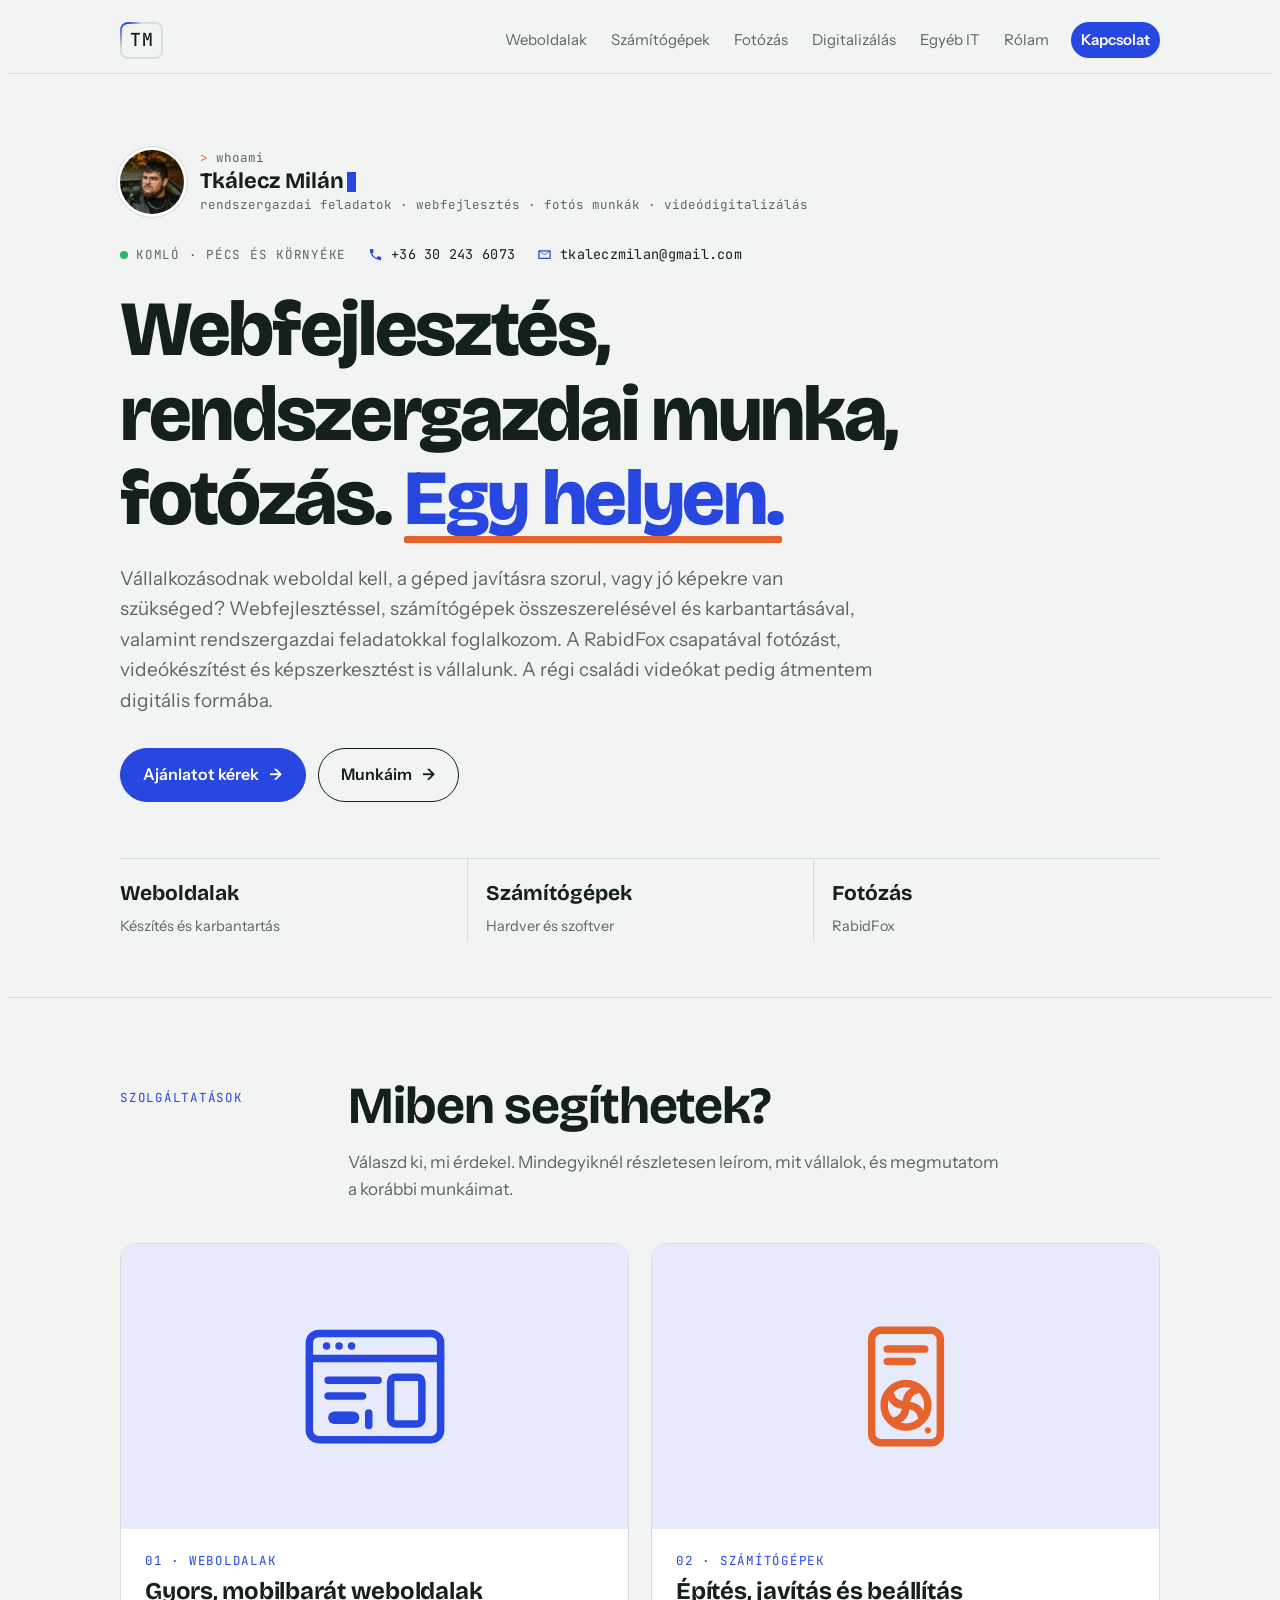
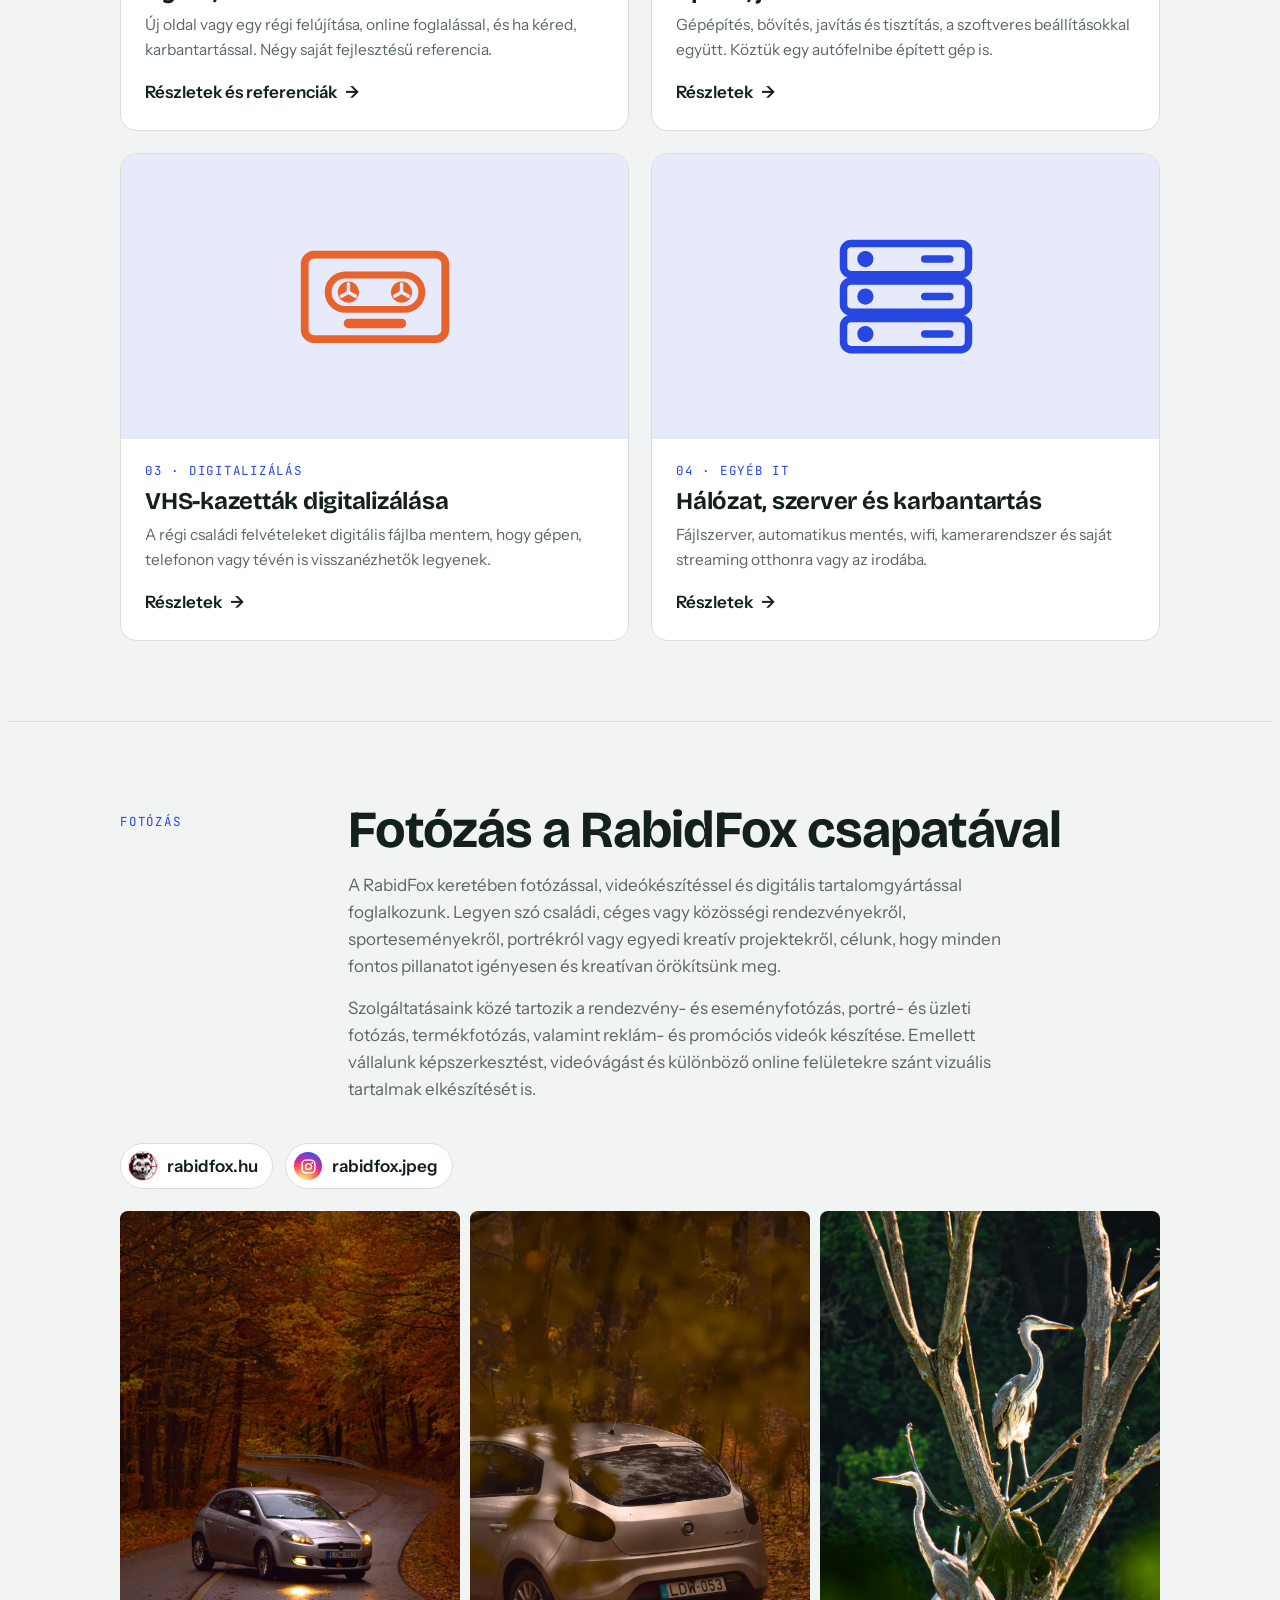
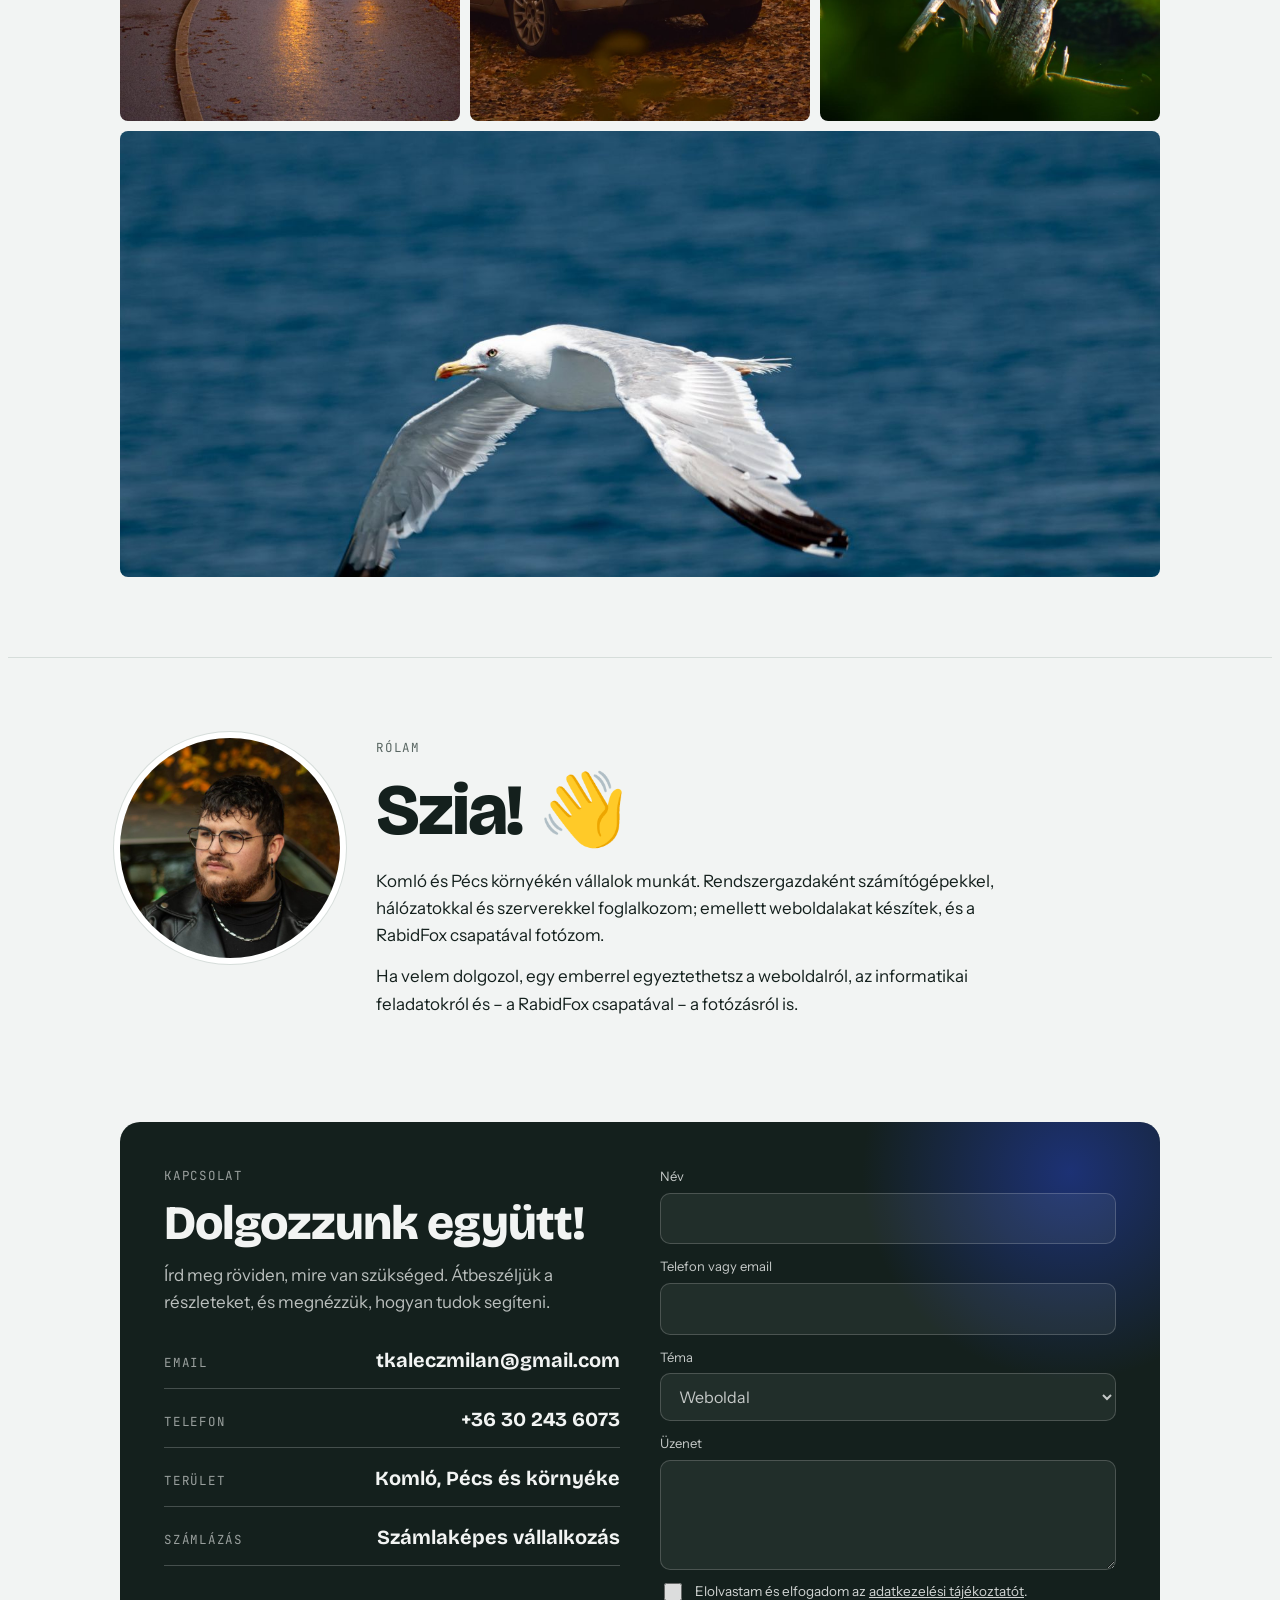
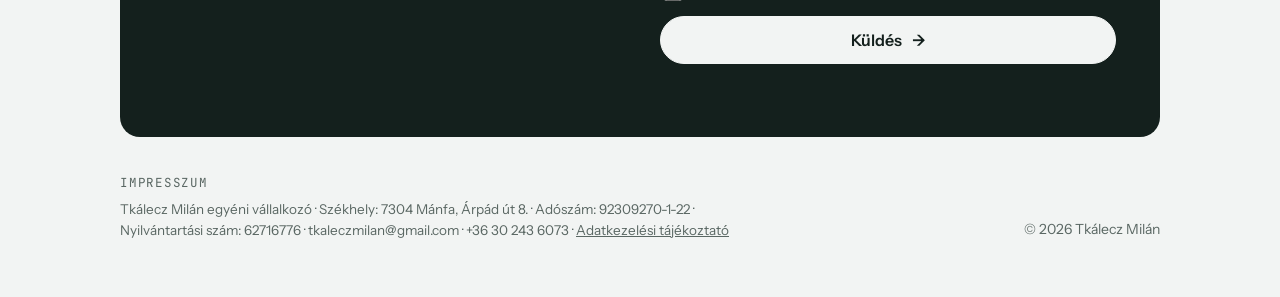
==== commit 800c70f8: "Főoldal: egységes ikonos grafika mind a négy kártyán Co-Authored-By: Claude Opus 5.5 <noreply@anthro" ====
--- a/index.html
+++ b/index.html
@@ -85,7 +85,7 @@
       </div>
       <div class="areas">
         <a class="area rv" href="/weboldalak">
-          <div class="area-vis"><img class="top" src="/img/ref-varazsboci.jpg" alt="" loading="lazy"></div>
+          <div class="area-vis" style="color:var(--accent)"><svg viewBox="0 0 48 40" fill="none" stroke="currentColor" stroke-width="2.4" stroke-linecap="round" stroke-linejoin="round"><rect x="3" y="3" width="42" height="34" rx="3"/><path d="M3 11h42"/><circle cx="8.5" cy="7" r="1.2" fill="currentColor" stroke="none"/><circle cx="12.5" cy="7" r="1.2" fill="currentColor" stroke="none"/><circle cx="16.5" cy="7" r="1.2" fill="currentColor" stroke="none"/><path d="M9 18h16M9 23h11"/><rect x="9" y="28" width="10" height="4" rx="2" fill="currentColor" stroke="none"/><rect x="29" y="17" width="10" height="15" rx="1.5"/><path class="blink" d="M22 28.5v4"/></svg></div>
           <div class="area-body">
             <span class="mono">01 · Weboldalak</span>
             <h3>Gyors, mobilbarát weboldalak</h3>
@@ -94,7 +94,7 @@
           </div>
         </a>
         <a class="area rv" href="/szamitogepek">
-          <div class="area-vis"><img src="/img/kerek-1.jpg" alt="" loading="lazy" style="object-position:50% 40%"></div>
+          <div class="area-vis" style="color:var(--warm)"><svg viewBox="0 0 48 40" fill="none" stroke="currentColor" stroke-width="2.4" stroke-linecap="round" stroke-linejoin="round"><rect x="13" y="2" width="22" height="36" rx="3"/><path d="M18 8h12M18 12h8"/><g class="fan"><circle cx="24" cy="26" r="7"/><path transform="rotate(0 24 26)" d="M24 26c0-2.6 1.1-4.4 3.6-5"/><path transform="rotate(90 24 26)" d="M24 26c0-2.6 1.1-4.4 3.6-5"/><path transform="rotate(180 24 26)" d="M24 26c0-2.6 1.1-4.4 3.6-5"/><path transform="rotate(270 24 26)" d="M24 26c0-2.6 1.1-4.4 3.6-5"/><circle cx="24" cy="26" r="1.4" fill="currentColor" stroke="none"/></g><circle cx="31" cy="34" r="1" fill="currentColor" stroke="none"/></svg></div>
           <div class="area-body">
             <span class="mono">02 · Számítógépek</span>
             <h3>Építés, javítás és beállítás</h3>
@@ -103,7 +103,7 @@
           </div>
         </a>
         <a class="area rv" href="/digitalizalas">
-          <div class="area-vis" style="color:var(--warm)"><svg viewBox="0 0 48 30"><rect x="1.5" y="1.5" width="45" height="27" rx="3" fill="none" stroke="currentColor" stroke-width="2.5"/><rect x="9" y="8" width="30" height="11" rx="5.5" fill="none" stroke="currentColor" stroke-width="2.2"/><g class="reel"><circle cx="15.5" cy="13.5" r="3.4" fill="currentColor"/><path d="M15.5 11v5M13 13.5h5" stroke="var(--tint)" stroke-width="1.1"/></g><g class="reel"><circle cx="32.5" cy="13.5" r="3.4" fill="currentColor"/><path d="M32.5 11v5M30 13.5h5" stroke="var(--tint)" stroke-width="1.1"/></g><rect x="14" y="22" width="20" height="3" rx="1.5" fill="currentColor"/></svg></div>
+          <div class="area-vis" style="color:var(--warm)"><svg viewBox="0 0 48 30"><rect x="1.5" y="1.5" width="45" height="27" rx="3" fill="none" stroke="currentColor" stroke-width="2.5"/><rect x="9" y="8" width="30" height="11" rx="5.5" fill="none" stroke="currentColor" stroke-width="2.2"/><g class="reel"><circle cx="15.5" cy="13.5" r="3.4" fill="currentColor"/><path d="M15.5 13.5v-2.6M15.5 13.5l-2.25 1.3M15.5 13.5l2.25 1.3" stroke="var(--tint)" stroke-width="1.1" stroke-linecap="round"/></g><g class="reel"><circle cx="32.5" cy="13.5" r="3.4" fill="currentColor"/><path d="M32.5 13.5v-2.6M32.5 13.5l-2.25 1.3M32.5 13.5l2.25 1.3" stroke="var(--tint)" stroke-width="1.1" stroke-linecap="round"/></g><rect x="14" y="22" width="20" height="3" rx="1.5" fill="currentColor"/></svg></div>
           <div class="area-body">
             <span class="mono">03 · Digitalizálás</span>
             <h3>VHS-kazetták digitalizálása</h3>
--- a/assets/style.css
+++ b/assets/style.css
@@ -398,3 +398,8 @@
 .more b{font-family:var(--f-display);font-size:19px}
 .more small{color:var(--muted);font-size:14px}
 .more-head{margin-bottom:18px}
+.area-vis .reel,.area-vis .fan{transform-box:fill-box;transform-origin:center;animation:reel 3s linear infinite}
+.area:hover .area-vis .reel,.area:hover .area-vis .fan{animation-duration:1s}
+.area-vis .blink{animation:blink 1.1s steps(1) infinite}
+.area-vis svg{transition:transform .4s}
+.area:hover .area-vis svg{transform:scale(1.06)}
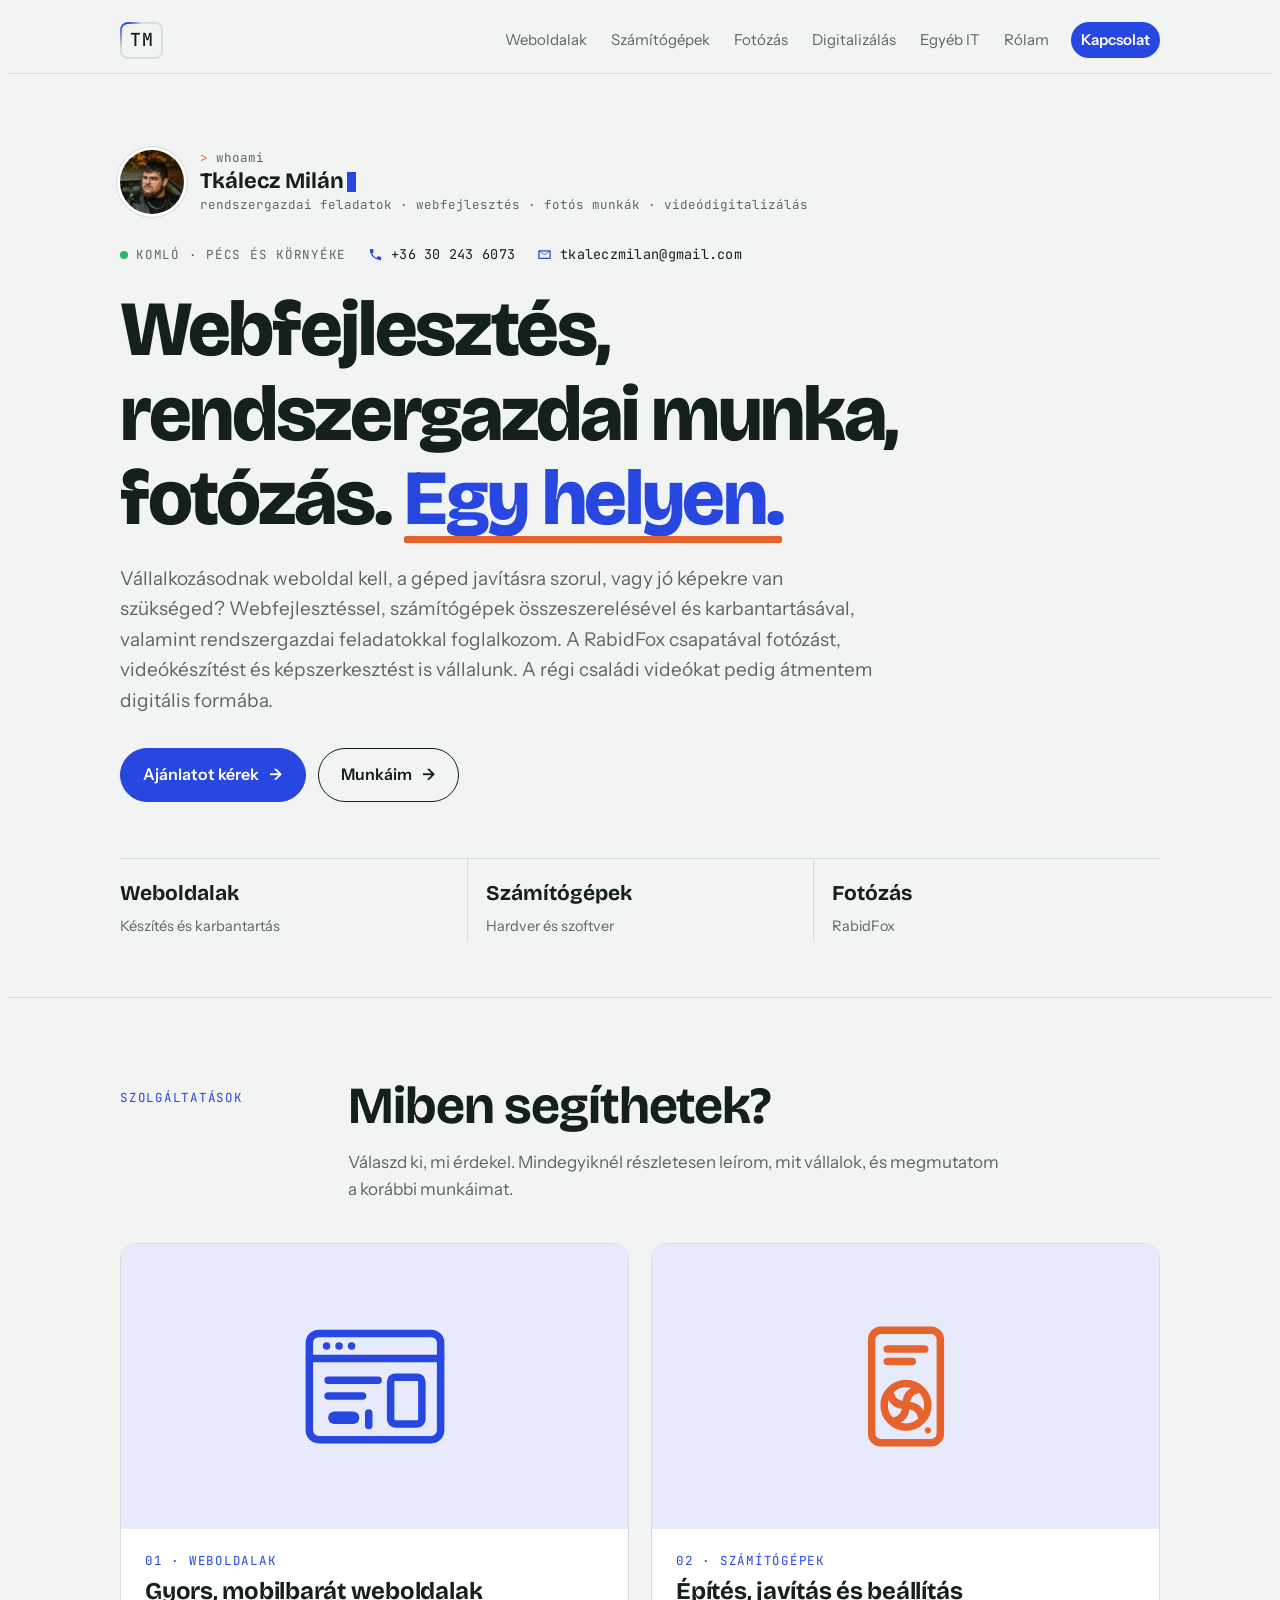
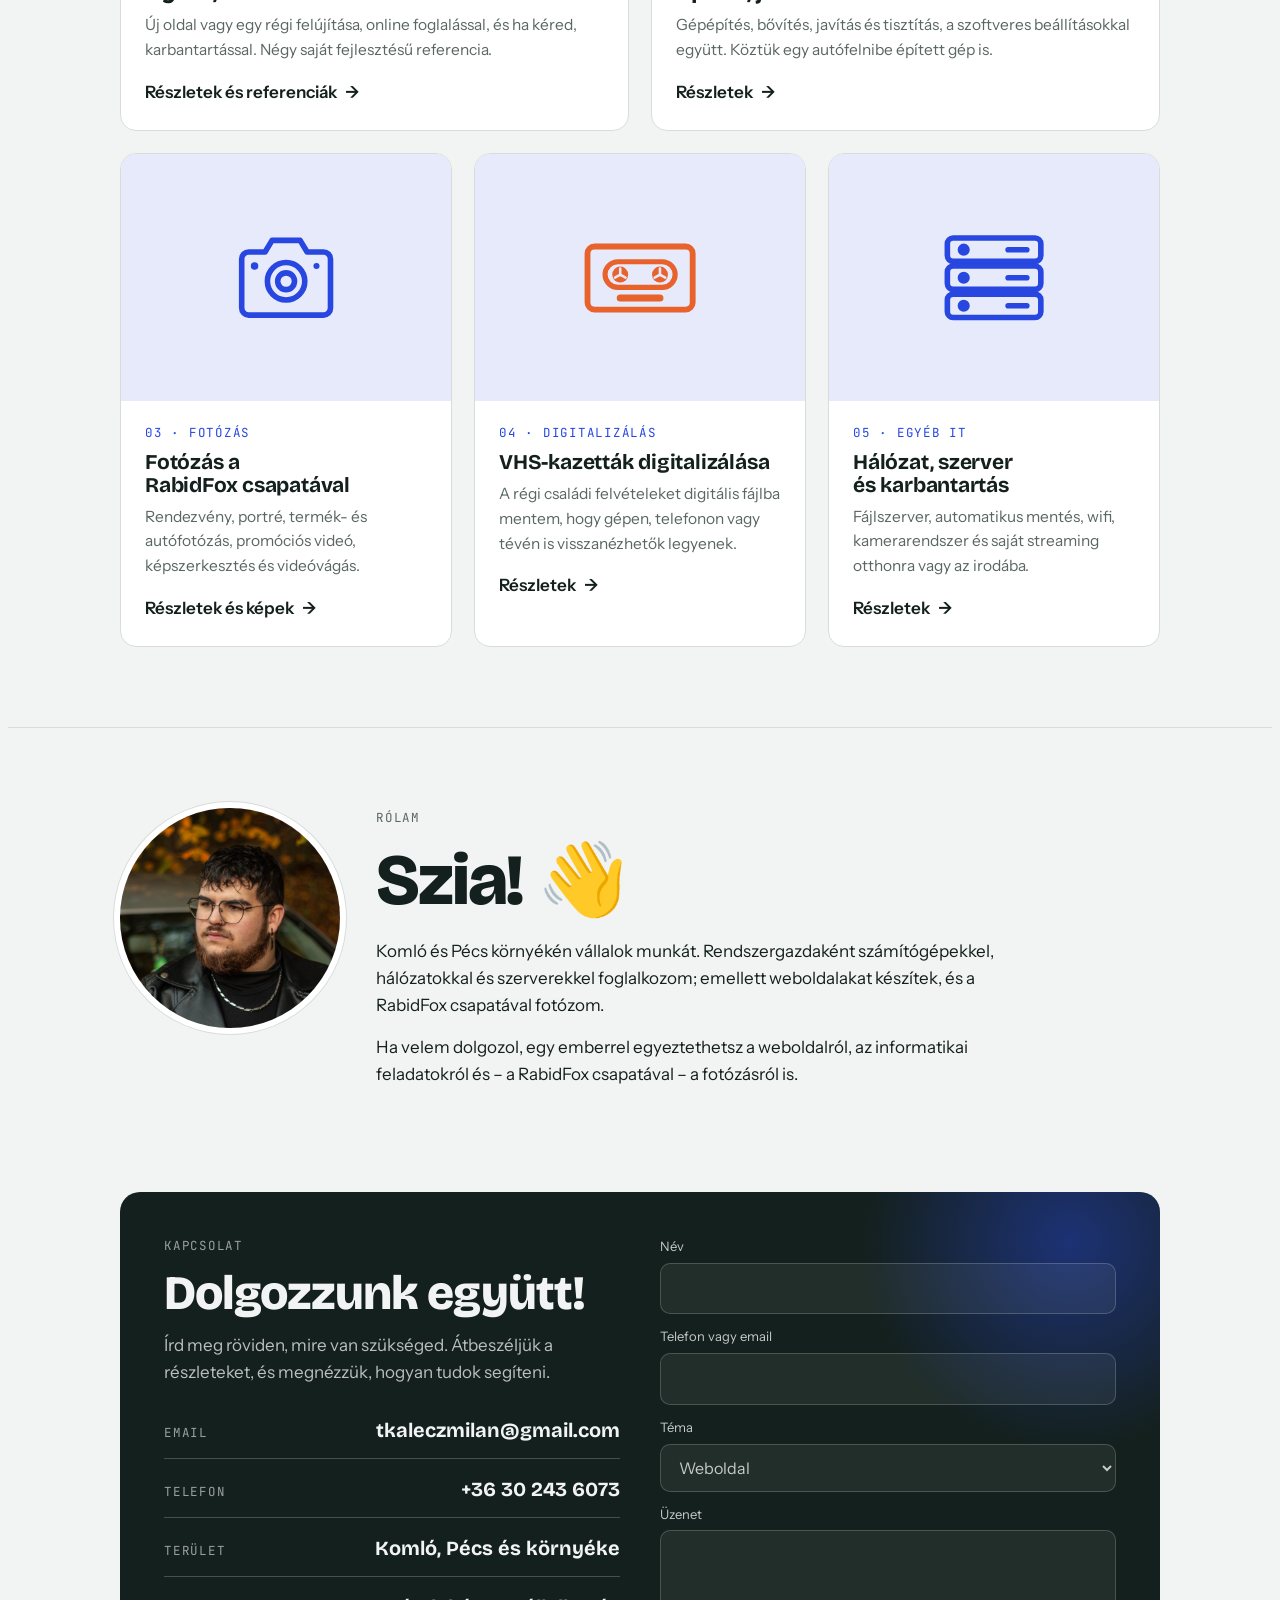
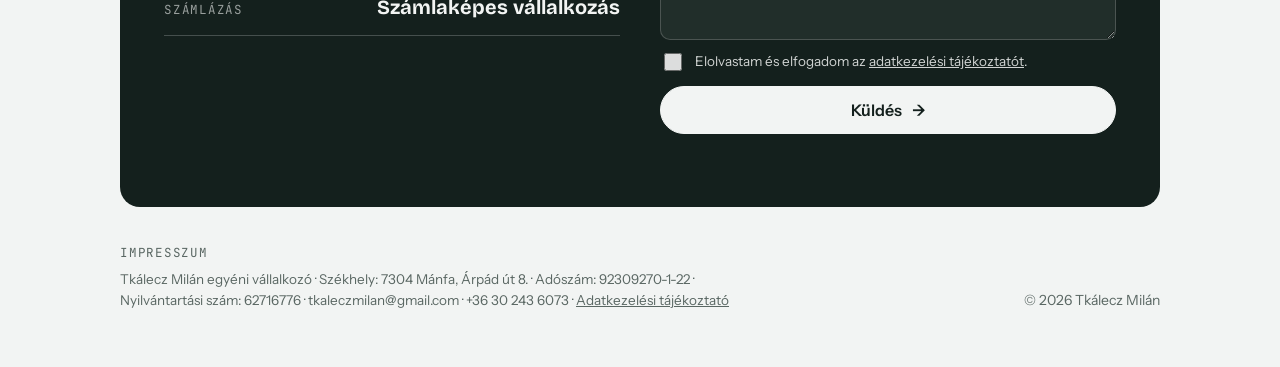
==== commit e7b37c58: "Fotózás saját aloldalra és kártyára, egységes menük Co-Authored-By: Claude Opus 5.5 <noreply@anthrop" ====
--- a/index.html
+++ b/index.html
@@ -31,7 +31,7 @@
     <div class="links" id="navLinks">
       <a href="/weboldalak">Weboldalak</a>
       <a href="/szamitogepek">Számítógépek</a>
-      <a href="/#foto">Fotózás</a>
+      <a href="/fotozas">Fotózás</a>
       <a href="/digitalizalas">Digitalizálás</a>
       <a href="/it">Egyéb IT</a>
       <a href="/#rolam">Rólam</a>
@@ -70,7 +70,7 @@
     <div class="trio fade" style="animation-delay:1.3s">
       <a href="/weboldalak"><b>Weboldalak</b><small>Készítés és karbantartás</small></a>
       <a href="/szamitogepek"><b>Számítógépek</b><small>Hardver és szoftver</small></a>
-      <a href="#foto"><b>Fotózás</b><small>RabidFox</small></a>
+      <a href="/fotozas"><b>Fotózás</b><small>RabidFox</small></a>
     </div>
   </header>
 
@@ -102,10 +102,19 @@
             <span class="area-more">Részletek <span class="arr">→</span></span>
           </div>
         </a>
+        <a class="area rv" href="/fotozas">
+          <div class="area-vis" style="color:var(--accent)"><svg viewBox="0 0 48 40" fill="none" stroke="currentColor" stroke-width="2.4" stroke-linecap="round" stroke-linejoin="round"><path d="M5 12a3 3 0 0 1 3-3h7l3-5h12l3 5h7a3 3 0 0 1 3 3v21a3 3 0 0 1-3 3H8a3 3 0 0 1-3-3z"/><circle cx="24" cy="21.5" r="8"/><circle class="lens" cx="24" cy="21.5" r="3.6"/><circle cx="37" cy="15" r="1.3" fill="currentColor" stroke="none"/><circle class="rec" cx="10.5" cy="15" r="1.6" fill="currentColor" stroke="none"/></svg></div>
+          <div class="area-body">
+            <span class="mono">03 · Fotózás</span>
+            <h3>Fotózás a RabidFox csapatával</h3>
+            <p>Rendezvény, portré, termék- és autófotózás, promóciós videó, képszerkesztés és videóvágás.</p>
+            <span class="area-more">Részletek és képek <span class="arr">→</span></span>
+          </div>
+        </a>
         <a class="area rv" href="/digitalizalas">
           <div class="area-vis" style="color:var(--warm)"><svg viewBox="0 0 48 30"><rect x="1.5" y="1.5" width="45" height="27" rx="3" fill="none" stroke="currentColor" stroke-width="2.5"/><rect x="9" y="8" width="30" height="11" rx="5.5" fill="none" stroke="currentColor" stroke-width="2.2"/><g class="reel"><circle cx="15.5" cy="13.5" r="3.4" fill="currentColor"/><path d="M15.5 13.5v-2.6M15.5 13.5l-2.25 1.3M15.5 13.5l2.25 1.3" stroke="var(--tint)" stroke-width="1.1" stroke-linecap="round"/></g><g class="reel"><circle cx="32.5" cy="13.5" r="3.4" fill="currentColor"/><path d="M32.5 13.5v-2.6M32.5 13.5l-2.25 1.3M32.5 13.5l2.25 1.3" stroke="var(--tint)" stroke-width="1.1" stroke-linecap="round"/></g><rect x="14" y="22" width="20" height="3" rx="1.5" fill="currentColor"/></svg></div>
           <div class="area-body">
-            <span class="mono">03 · Digitalizálás</span>
+            <span class="mono">04 · Digitalizálás</span>
             <h3>VHS-kazetták digitalizálása</h3>
             <p>A régi családi felvételeket digitális fájlba mentem, hogy gépen, telefonon vagy tévén is visszanézhetők legyenek.</p>
             <span class="area-more">Részletek <span class="arr">→</span></span>
@@ -114,37 +123,13 @@
         <a class="area rv" href="/it">
           <div class="area-vis" style="color:var(--accent)"><svg viewBox="0 0 48 40" fill="none" stroke="currentColor" stroke-width="2.4" stroke-linecap="round"><rect x="4" y="3" width="40" height="10" rx="2.5"/><rect x="4" y="15" width="40" height="10" rx="2.5"/><rect x="4" y="27" width="40" height="10" rx="2.5"/><circle cx="11" cy="8" r="1.4" fill="currentColor"/><circle cx="11" cy="20" r="1.4" fill="currentColor"/><circle cx="11" cy="32" r="1.4" fill="currentColor"/><path d="M30 8h8M30 20h8M30 32h8"/></svg></div>
           <div class="area-body">
-            <span class="mono">04 · Egyéb IT</span>
+            <span class="mono">05 · Egyéb IT</span>
             <h3>Hálózat, szerver és karbantartás</h3>
             <p>Fájlszerver, automatikus mentés, wifi, kamerarendszer és saját streaming otthonra vagy az irodába.</p>
             <span class="area-more">Részletek <span class="arr">→</span></span>
           </div>
         </a>
       </div>
-    </div>
-  </section>
-
-  <section class="bay" id="foto">
-    <div class="wrap">
-      <div class="bay-head rv">
-        <div class="tag">Fotózás</div>
-        <div>
-          <h2>Fotózás a RabidFox csapatával</h2>
-          <p>A RabidFox keretében fotózással, videókészítéssel és digitális tartalomgyártással foglalkozunk. Legyen szó családi, céges vagy közösségi rendezvényekről, sporteseményekről, portrékról vagy egyedi kreatív projektekről, célunk, hogy minden fontos pillanatot igényesen és kreatívan örökítsünk meg.</p>
-          <p>Szolgáltatásaink közé tartozik a rendezvény- és eseményfotózás, portré- és üzleti fotózás, termékfotózás, valamint reklám- és promóciós videók készítése. Emellett vállalunk képszerkesztést, videóvágást és különböző online felületekre szánt vizuális tartalmak elkészítését is.</p>
-        </div>
-      </div>
-      <div class="photo-head rv">
-        <a class="badge" href="https://rabidfox.hu" target="_blank" rel="noopener"><img class="bi" src="/img/rabidfox-logo.jpg" alt="" width="28" height="28">rabidfox.hu</a>
-        <a class="badge" href="https://www.instagram.com/rabidfox.jpeg/" target="_blank" rel="noopener"><span class="bi ig" aria-hidden="true"><svg viewBox="0 0 24 24"><rect x="3" y="3" width="18" height="18" rx="5.2" fill="none" stroke="#fff" stroke-width="2"/><circle cx="12" cy="12" r="4.1" fill="none" stroke="#fff" stroke-width="2"/><circle cx="17.3" cy="6.7" r="1.25" fill="#fff"/></svg></span>rabidfox.jpeg</a>
-      </div>
-      <div class="gallery rv" id="gal">
-        <button aria-label="Kép nagyítása"><img src="/img/foto-auto-1.jpg" alt="Ezüst Fiat Bravo kanyargós erdei úton, őszi lombok között" loading="lazy"></button>
-        <button aria-label="Kép nagyítása"><img src="/img/foto-auto-2.jpg" alt="A Fiat Bravo hátulja őszi erdőben, előtérben elmosódó levelekkel" loading="lazy"></button>
-        <button aria-label="Kép nagyítása"><img src="/img/foto-gemek.jpg" alt="Két szürke gém egy kiszáradt fa ágain" loading="lazy"></button>
-        <button class="wide" aria-label="Kép nagyítása"><img src="/img/foto-siraly.jpg" alt="Repülő sirály a tenger felett" loading="lazy"></button>
-      </div>
-
     </div>
   </section>
 
--- a/assets/style.css
+++ b/assets/style.css
@@ -403,3 +403,14 @@
 .area-vis .blink{animation:blink 1.1s steps(1) infinite}
 .area-vis svg{transition:transform .4s}
 .area:hover .area-vis svg{transform:scale(1.06)}
+/* 5 kártya: felül 2 széles, alul 3 keskenyebb */
+@media (min-width:761px){
+  .areas{grid-template-columns:repeat(6,1fr)}
+  .areas .area{grid-column:span 3}
+  .areas .area:nth-child(n+3){grid-column:span 2}
+  .areas .area:nth-child(n+3) .area-vis{aspect-ratio:4/3}
+  .areas .area:nth-child(n+3) .area-body h3{font-size:21px}
+}
+.area-vis .rec{animation:blink 1.4s steps(1) infinite}
+.area-vis .lens{transform-box:fill-box;transform-origin:center;transition:transform .5s}
+.area:hover .area-vis .lens{transform:scale(1.35)}
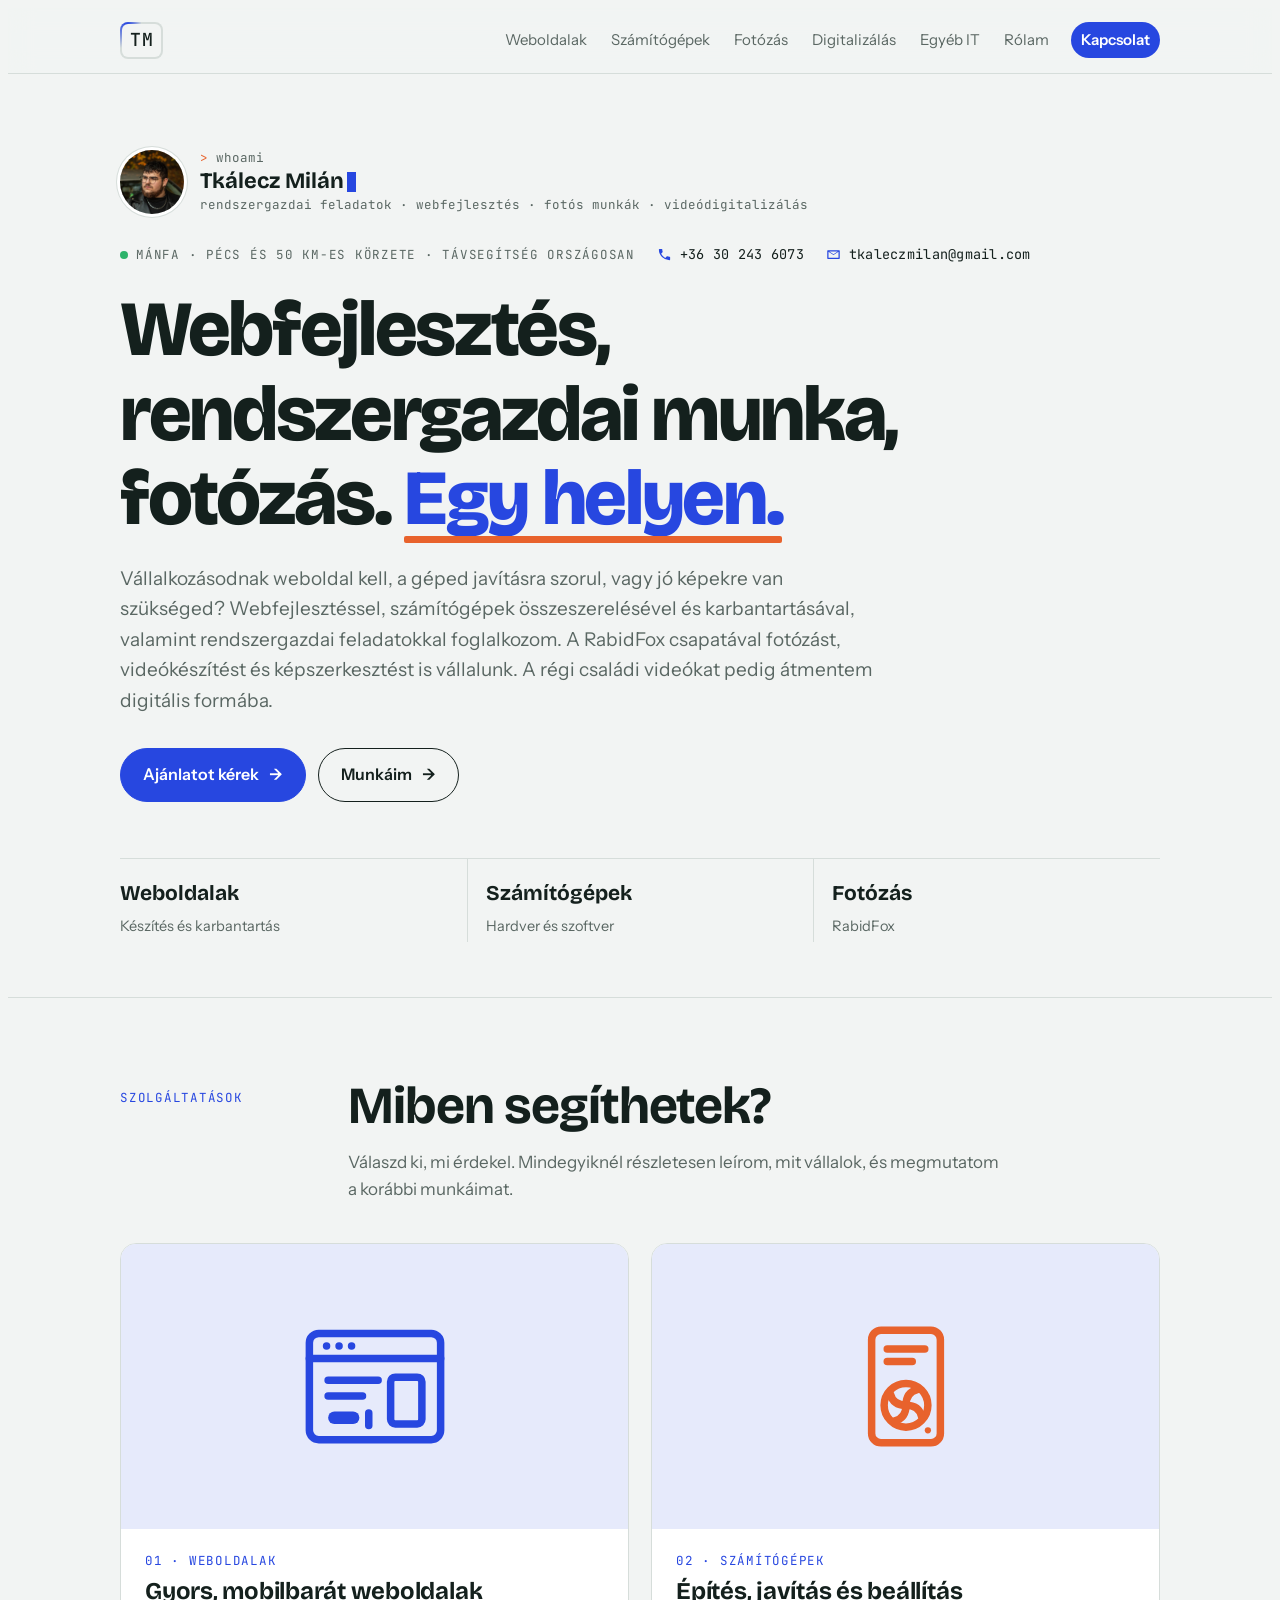
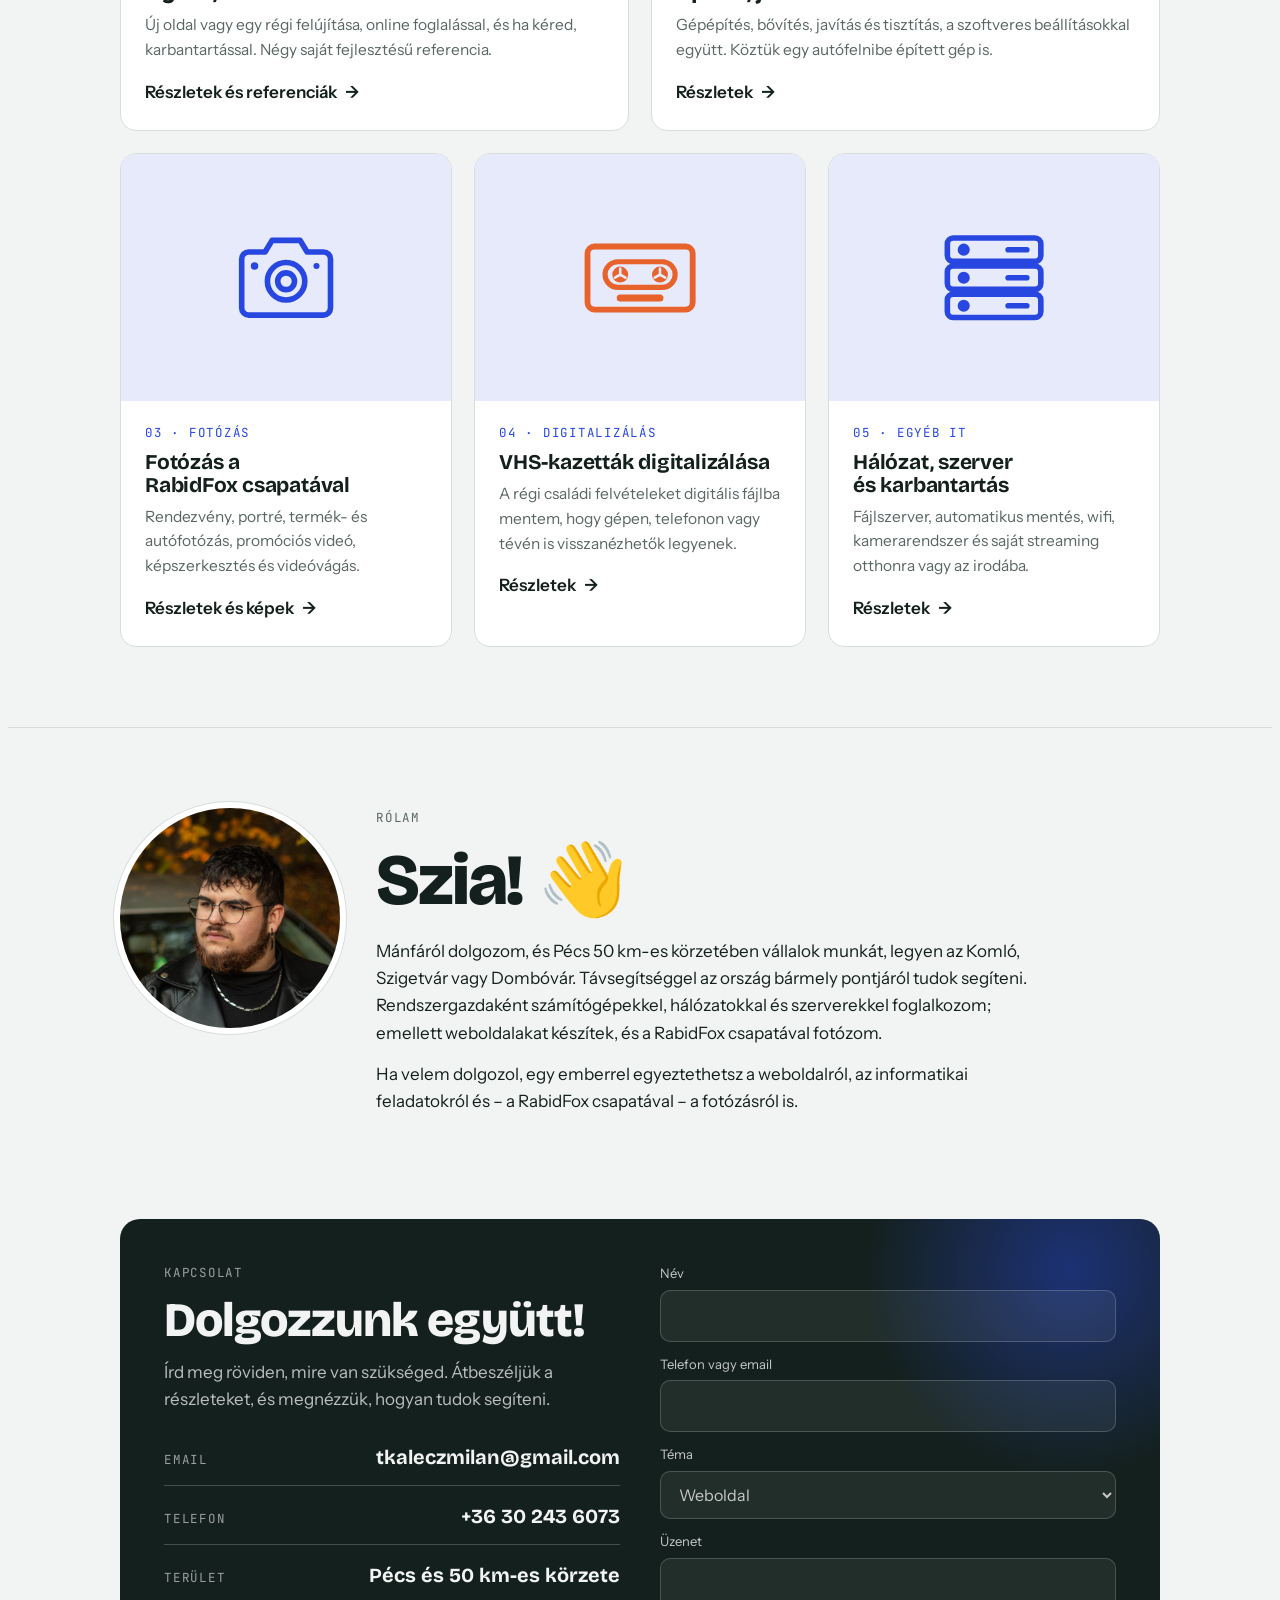
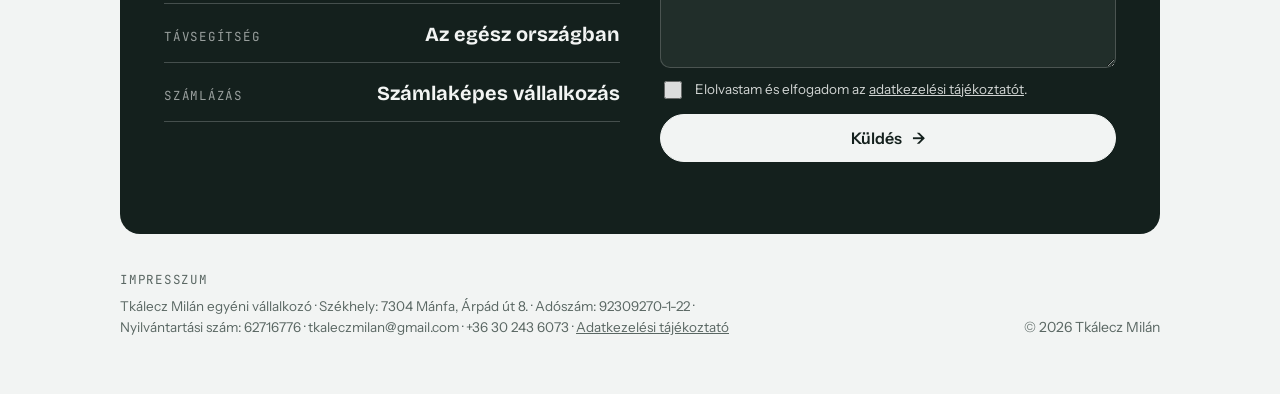
==== commit 2adc4284: "Szolgáltatási terület: Mánfa, Pécs 50 km-es körzete, távsegítség országosan Felni PC gomb kivéve a S" ====
--- a/index.html
+++ b/index.html
@@ -4,7 +4,7 @@
 <meta charset="utf-8">
 <meta name="viewport" content="width=device-width, initial-scale=1, viewport-fit=cover">
 <title>Informatikus, weboldalkészítés és fotózás – Pécs, Komló | Tkálecz Milán</title>
-<meta name="description" content="Weboldalkészítés, számítógép-építés és -javítás, rendszergazdai munkák, fotózás és VHS-digitalizálás Komló és Pécs környékén. Számlaképes vállalkozás. Tel.: +36 30 243 6073">
+<meta name="description" content="Weboldalkészítés, számítógép-építés és -javítás, rendszergazdai munkák, fotózás és VHS-digitalizálás Pécs és 50 km-es körzetében (Mánfa, Komló), távsegítséggel országosan. Számlaképes vállalkozás. Tel.: +36 30 243 6073">
 <link rel="canonical" href="https://tkaleczmilan.hu/">
 <link rel="icon" href="/img/ikon.png">
 <link rel="apple-touch-icon" href="/img/ikon.png">
@@ -12,14 +12,14 @@
 <meta property="og:type" content="website">
 <meta property="og:locale" content="hu_HU">
 <meta property="og:title" content="Informatikus, weboldalkészítés és fotózás – Pécs, Komló | Tkálecz Milán">
-<meta property="og:description" content="Weboldalkészítés, számítógép-építés és -javítás, rendszergazdai munkák, fotózás és VHS-digitalizálás Komló és Pécs környékén. Számlaképes vállalkozás. Tel.: +36 30 243 6073">
+<meta property="og:description" content="Weboldalkészítés, számítógép-építés és -javítás, rendszergazdai munkák, fotózás és VHS-digitalizálás Pécs és 50 km-es körzetében (Mánfa, Komló), távsegítséggel országosan. Számlaképes vállalkozás. Tel.: +36 30 243 6073">
 <meta property="og:url" content="https://tkaleczmilan.hu/">
 <meta property="og:image" content="https://tkaleczmilan.hu/img/megosztas.jpg">
 <meta name="twitter:card" content="summary_large_image">
 <link rel="preconnect" href="https://fonts.googleapis.com">
 <link rel="stylesheet" href="https://fonts.googleapis.com/css2?family=Bricolage+Grotesque:opsz,wght@12..96,500;12..96,700;12..96,800&family=Instrument+Sans:wght@400;500;600&family=JetBrains+Mono:wght@400;500&display=swap">
 <link rel="stylesheet" href="/assets/style.css">
-<script type="application/ld+json">{"@context": "https://schema.org", "@type": "ProfessionalService", "name": "Tkálecz Milán", "description": "Webfejlesztés, számítógép-építés és -javítás, rendszergazdai munkák, fotózás és VHS-digitalizálás Komló és Pécs környékén.", "url": "https://tkaleczmilan.hu/", "image": "https://tkaleczmilan.hu/img/rolam.jpg", "logo": "https://tkaleczmilan.hu/img/ikon.png", "telephone": "+36302436073", "email": "tkaleczmilan@gmail.com", "address": {"@type": "PostalAddress", "postalCode": "7304", "addressLocality": "Mánfa", "addressRegion": "Baranya", "addressCountry": "HU"}, "areaServed": [{"@type": "City", "name": "Komló"}, {"@type": "City", "name": "Pécs"}, {"@type": "City", "name": "Mánfa"}, {"@type": "AdministrativeArea", "name": "Baranya"}], "sameAs": ["https://rabidfox.hu", "https://www.instagram.com/rabidfox.jpeg/"], "hasOfferCatalog": {"@type": "OfferCatalog", "name": "Szolgáltatások", "itemListElement": [{"@type": "Offer", "itemOffered": {"@type": "Service", "name": "Weboldalkészítés"}}, {"@type": "Offer", "itemOffered": {"@type": "Service", "name": "Számítógép-építés és -javítás"}}, {"@type": "Offer", "itemOffered": {"@type": "Service", "name": "Rendszergazdai szolgáltatás"}}, {"@type": "Offer", "itemOffered": {"@type": "Service", "name": "Hálózat és szerver beállítása"}}, {"@type": "Offer", "itemOffered": {"@type": "Service", "name": "Fotózás és videókészítés"}}, {"@type": "Offer", "itemOffered": {"@type": "Service", "name": "VHS-kazetták digitalizálása"}}]}, "taxID": "92309270-1-22"}</script>
+<script type="application/ld+json">{"@context": "https://schema.org", "@type": "ProfessionalService", "name": "Tkálecz Milán", "description": "Webfejlesztés, számítógép-építés és -javítás, rendszergazdai munkák, fotózás és VHS-digitalizálás Pécs és 50 km-es körzetében, távsegítséggel országosan.", "url": "https://tkaleczmilan.hu/", "image": "https://tkaleczmilan.hu/img/rolam.jpg", "logo": "https://tkaleczmilan.hu/img/ikon.png", "telephone": "+36302436073", "email": "tkaleczmilan@gmail.com", "address": {"@type": "PostalAddress", "postalCode": "7304", "addressLocality": "Mánfa", "addressRegion": "Baranya", "addressCountry": "HU"}, "areaServed": [{"@type": "GeoCircle", "geoMidpoint": {"@type": "GeoCoordinates", "latitude": 46.0727, "longitude": 18.2323}, "geoRadius": "50000"}, {"@type": "City", "name": "Pécs"}, {"@type": "City", "name": "Komló"}, {"@type": "City", "name": "Mánfa"}, {"@type": "City", "name": "Dombóvár"}, {"@type": "City", "name": "Szigetvár"}, {"@type": "Country", "name": "Magyarország"}], "sameAs": ["https://rabidfox.hu", "https://www.instagram.com/rabidfox.jpeg/"], "hasOfferCatalog": {"@type": "OfferCatalog", "name": "Szolgáltatások", "itemListElement": [{"@type": "Offer", "itemOffered": {"@type": "Service", "name": "Weboldalkészítés"}}, {"@type": "Offer", "itemOffered": {"@type": "Service", "name": "Számítógép-építés és -javítás"}}, {"@type": "Offer", "itemOffered": {"@type": "Service", "name": "Rendszergazdai szolgáltatás"}}, {"@type": "Offer", "itemOffered": {"@type": "Service", "name": "Hálózat és szerver beállítása"}}, {"@type": "Offer", "itemOffered": {"@type": "Service", "name": "Fotózás és videókészítés"}}, {"@type": "Offer", "itemOffered": {"@type": "Service", "name": "VHS-kazetták digitalizálása"}}]}, "taxID": "92309270-1-22"}</script>
 </head>
 <body>
 <div class="progress" aria-hidden="true"></div>
@@ -51,7 +51,7 @@
       </div>
     </div>
     <div class="mono fade eyebrow" style="animation-delay:.05s">
-      <span class="ei"><span class="dot"></span>Komló · Pécs és környéke</span>
+      <span class="ei"><span class="dot"></span>Mánfa · Pécs és 50 km-es körzete · Távsegítség országosan</span>
       <a class="ei c" href="tel:+36302436073"><svg viewBox="0 0 24 24" aria-hidden="true"><path d="M6.6 10.8a15.2 15.2 0 0 0 6.6 6.6l2.2-2.2a1 1 0 0 1 1-.25 11.4 11.4 0 0 0 3.6.57 1 1 0 0 1 1 1V20a1 1 0 0 1-1 1A17 17 0 0 1 3 4a1 1 0 0 1 1-1h3.5a1 1 0 0 1 1 1c0 1.25.2 2.45.57 3.57a1 1 0 0 1-.25 1z"/></svg>+36 30 243 6073</a>
       <a class="ei c" href="mailto:tkaleczmilan@gmail.com"><svg viewBox="0 0 24 24" aria-hidden="true"><path d="M3 5h18a1 1 0 0 1 1 1v12a1 1 0 0 1-1 1H3a1 1 0 0 1-1-1V6a1 1 0 0 1 1-1zm1 2.4V17h16V7.4l-8 5.3zM5.2 7 12 11.5 18.8 7z"/></svg>tkaleczmilan@gmail.com</a>
     </div>
@@ -139,7 +139,7 @@
       <div>
         <div class="mono" style="margin-bottom:14px">Rólam</div>
         <h2 class="hello">Szia! <span class="wave" role="img" aria-label="integető kéz">👋</span></h2>
-        <p>Komló és Pécs környékén vállalok munkát. Rendszergazdaként számítógépekkel, hálózatokkal és szerverekkel foglalkozom; emellett weboldalakat készítek, és a RabidFox csapatával fotózom.</p>
+        <p>Mánfáról dolgozom, és Pécs 50 km-es körzetében vállalok munkát, legyen az Komló, Szigetvár vagy Dombóvár. Távsegítséggel az ország bármely pontjáról tudok segíteni. Rendszergazdaként számítógépekkel, hálózatokkal és szerverekkel foglalkozom; emellett weboldalakat készítek, és a RabidFox csapatával fotózom.</p>
         <p style="margin-top:14px">Ha velem dolgozol, egy emberrel egyeztethetsz a weboldalról, az informatikai feladatokról és – a RabidFox csapatával – a fotózásról is.</p>
       </div>
     </div>
@@ -153,7 +153,8 @@
         <div class="lines">
           <div class="line"><span class="mono">Email</span><span class="v">tkaleczmilan@gmail.com</span></div>
           <div class="line"><span class="mono">Telefon</span><span class="v">+36 30 243 6073</span></div>
-          <div class="line"><span class="mono">Terület</span><span class="v">Komló, Pécs és környéke</span></div>
+          <div class="line"><span class="mono">Terület</span><span class="v">Pécs és 50 km-es körzete</span></div>
+          <div class="line"><span class="mono">Távsegítség</span><span class="v">Az egész országban</span></div>
           <div class="line"><span class="mono">Számlázás</span><span class="v">Számlaképes vállalkozás</span></div>
         </div>
       </div>
--- a/assets/style.css
+++ b/assets/style.css
@@ -414,3 +414,52 @@
 .area-vis .rec{animation:blink 1.4s steps(1) infinite}
 .area-vis .lens{transform-box:fill-box;transform-origin:center;transition:transform .5s}
 .area:hover .area-vis .lens{transform:scale(1.35)}
+
+/* ---- aloldal-bővítések ---- */
+.block{margin-top:72px}
+.block-head{display:grid;gap:8px;margin-bottom:24px;max-width:62ch}
+.block-head .mono{color:var(--accent)}
+.block-head h2{font-size:clamp(26px,3.4vw,38px);font-weight:700;letter-spacing:-.02em}
+.block-head p{color:var(--muted)}
+
+/* kinek szól */
+.who{display:grid;grid-template-columns:repeat(3,1fr);gap:16px}
+@media (max-width:760px){.who{grid-template-columns:1fr}}
+.who div{background:var(--surface);border:1px solid var(--line);border-radius:14px;padding:22px;min-width:0}
+.who b{display:block;font-family:var(--f-display);font-size:19px;margin-bottom:6px}
+.who p{color:var(--muted);font-size:15.5px}
+
+/* a munka menete */
+.process{list-style:none;margin:0;padding:0;display:grid;grid-template-columns:repeat(4,1fr);gap:16px;counter-reset:pr}
+.process.five{grid-template-columns:repeat(5,1fr)}
+@media (max-width:960px){.process,.process.five{grid-template-columns:1fr 1fr}}
+@media (max-width:520px){.process,.process.five{grid-template-columns:1fr}}
+.process li{counter-increment:pr;position:relative;padding:20px 20px 22px;border-top:2px solid var(--line);min-width:0}
+.process li::before{content:counter(pr,decimal-leading-zero);display:block;font-family:var(--f-mono);font-size:13px;color:var(--accent);margin-bottom:10px}
+.process li::after{content:"";position:absolute;left:0;top:-2px;height:2px;width:0;background:var(--accent);transition:width .6s}
+.process li:hover::after{width:100%}
+.process b{display:block;font-family:var(--f-display);font-size:19px;margin-bottom:6px}
+.process p{color:var(--muted);font-size:15px}
+
+/* fotós kategóriák */
+.cats{display:grid;grid-template-columns:repeat(3,1fr);gap:0;border-top:1px solid var(--line)}
+@media (max-width:760px){.cats{grid-template-columns:1fr 1fr}}
+.cats div{padding:18px 16px 18px 0;border-bottom:1px solid var(--line);min-width:0}
+.cats b{display:block;font-weight:600}
+.cats span{font-size:14.5px;color:var(--muted)}
+
+/* kiemelt sáv */
+.callout{display:grid;grid-template-columns:1fr auto;gap:20px;align-items:center;padding:26px 28px;border-radius:16px;background:var(--tint)}
+.callout h3{font-size:22px;font-weight:700;margin-bottom:6px}
+.callout p{color:var(--muted);max-width:60ch}
+@media (max-width:700px){.callout{grid-template-columns:1fr}.callout .btn{justify-self:start}}
+
+/* gyakori kérdések */
+.faq{border-top:1px solid var(--line);max-width:820px}
+.faq details{border-bottom:1px solid var(--line)}
+.faq summary{list-style:none;cursor:pointer;display:flex;justify-content:space-between;gap:16px;align-items:center;padding:18px 0;font-family:var(--f-display);font-weight:700;font-size:18px}
+.faq summary::-webkit-details-marker{display:none}
+.faq summary::after{content:"+";font-family:var(--f-mono);font-weight:400;font-size:22px;color:var(--accent);transition:transform .25s;flex:none}
+.faq details[open] summary::after{transform:rotate(45deg)}
+.faq summary:focus-visible{outline:2px solid var(--accent);outline-offset:4px;border-radius:4px}
+.faq details p{padding:0 0 18px;color:var(--muted);max-width:68ch}
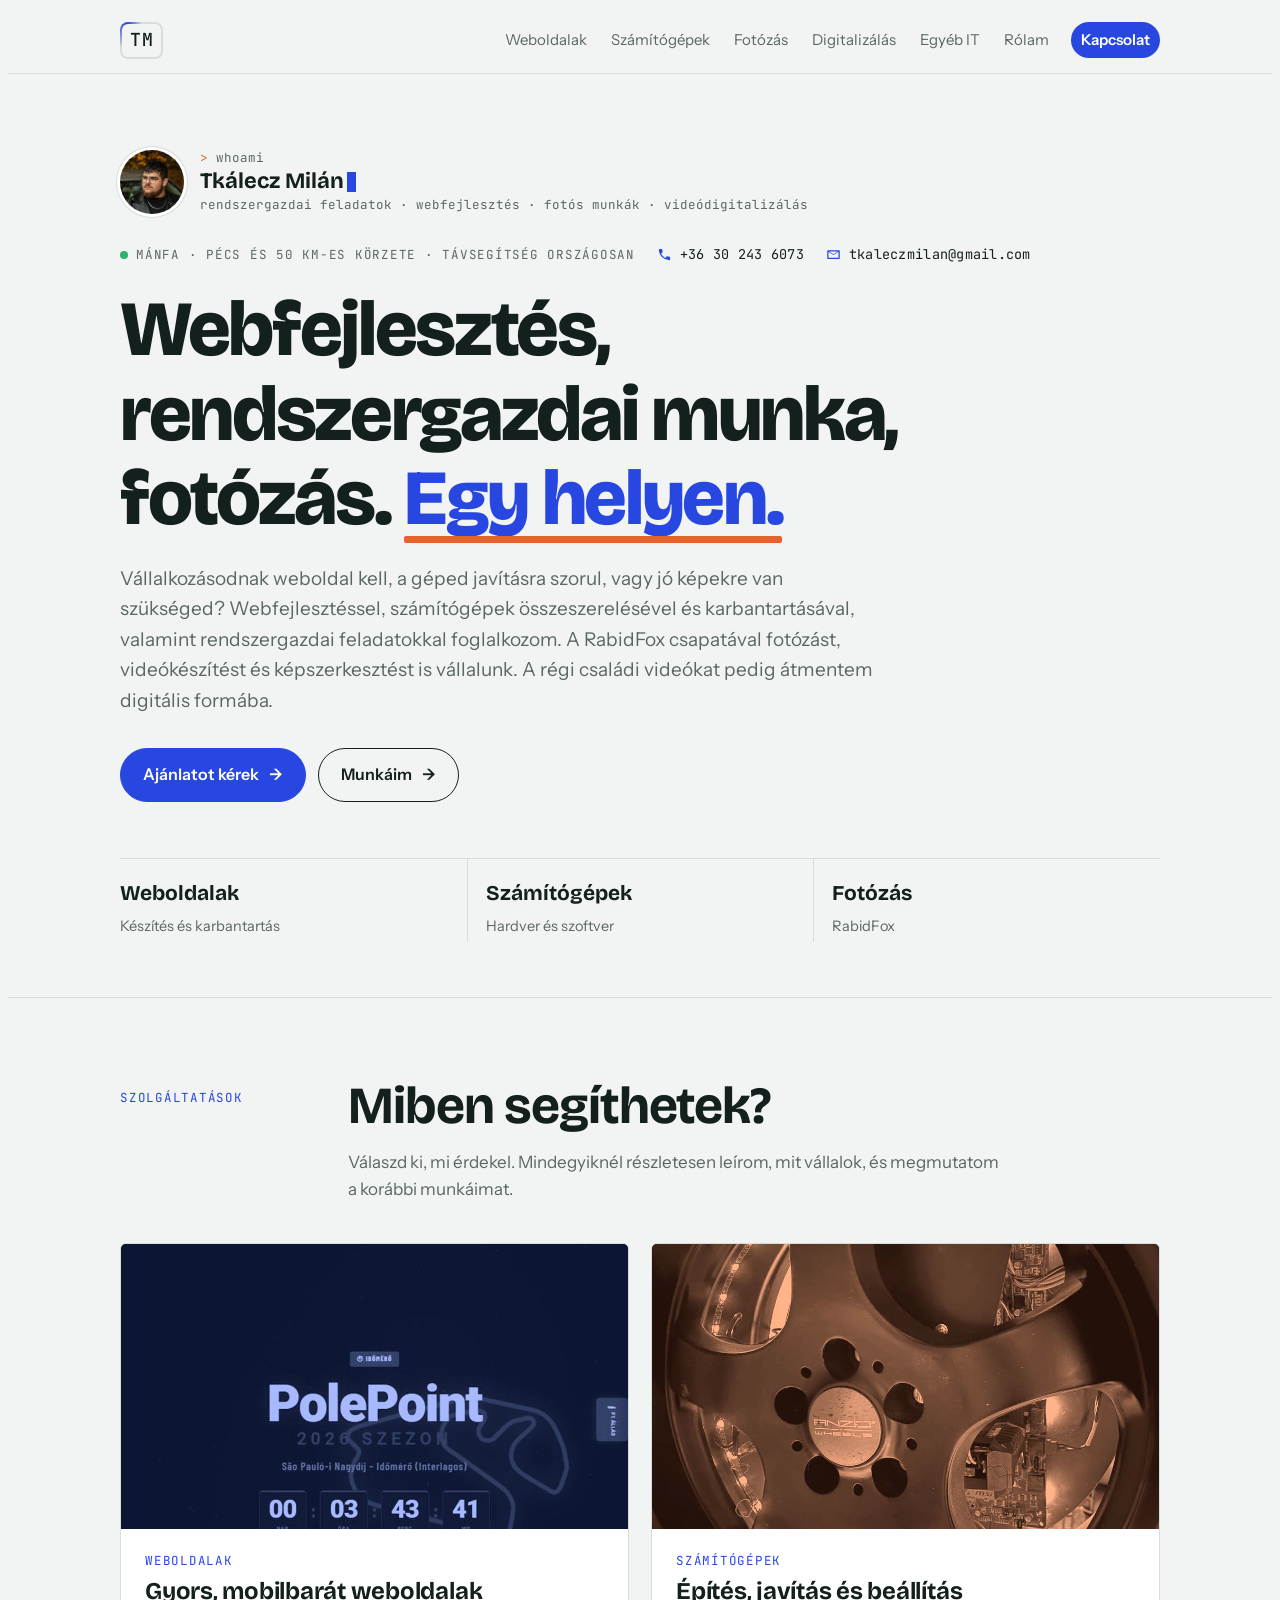
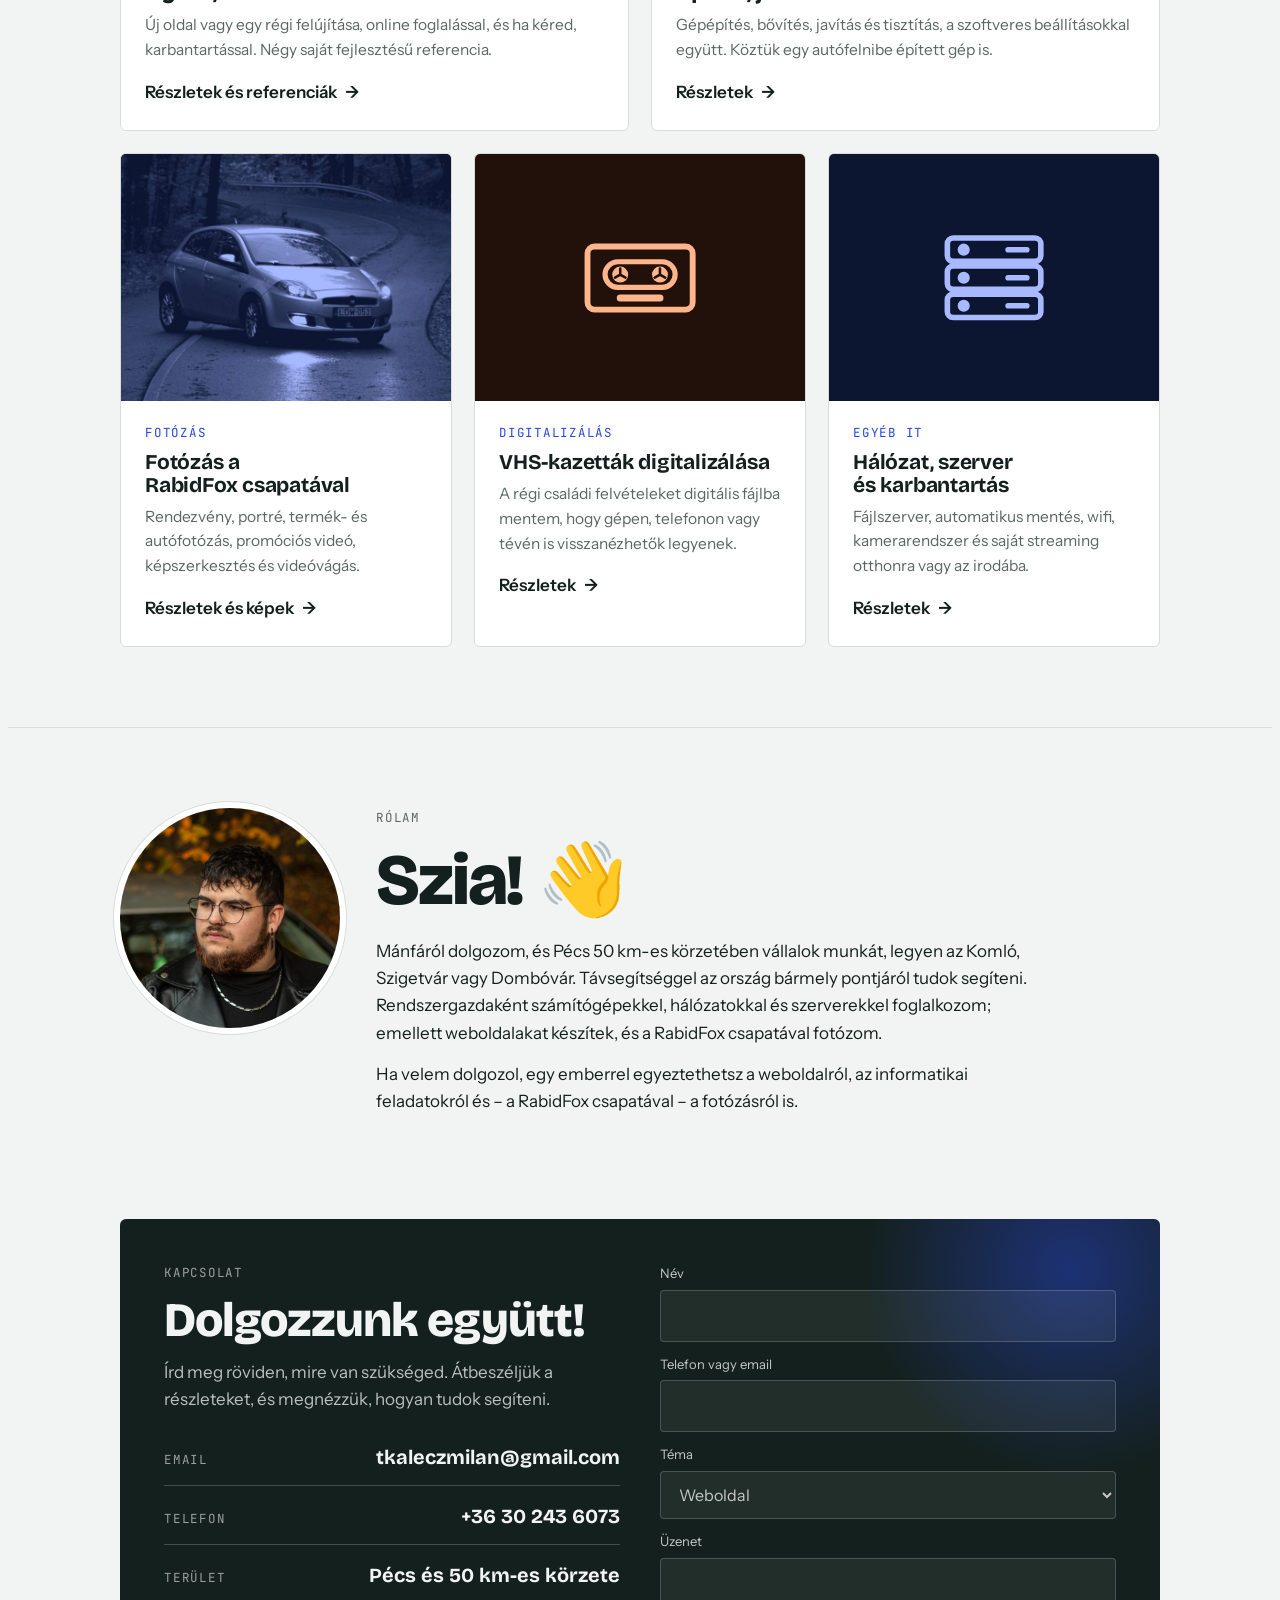
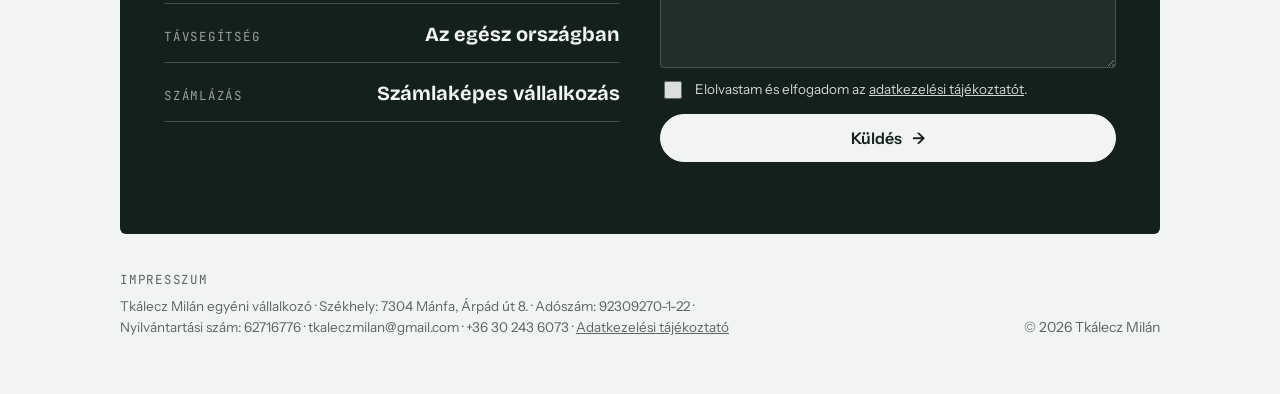
==== commit a21460e1: "Dizájn: saját képek kétszínű feldolgozásban, kevesebb doboz - főoldali kártyák: duotone saját képek," ====
--- a/index.html
+++ b/index.html
@@ -85,45 +85,45 @@
       </div>
       <div class="areas">
         <a class="area rv" href="/weboldalak">
-          <div class="area-vis" style="color:var(--accent)"><svg viewBox="0 0 48 40" fill="none" stroke="currentColor" stroke-width="2.4" stroke-linecap="round" stroke-linejoin="round"><rect x="3" y="3" width="42" height="34" rx="3"/><path d="M3 11h42"/><circle cx="8.5" cy="7" r="1.2" fill="currentColor" stroke="none"/><circle cx="12.5" cy="7" r="1.2" fill="currentColor" stroke="none"/><circle cx="16.5" cy="7" r="1.2" fill="currentColor" stroke="none"/><path d="M9 18h16M9 23h11"/><rect x="9" y="28" width="10" height="4" rx="2" fill="currentColor" stroke="none"/><rect x="29" y="17" width="10" height="15" rx="1.5"/><path class="blink" d="M22 28.5v4"/></svg></div>
+          <div class="area-vis duo"><img src="/img/kartya-web.jpg" alt="A PolePoint oldal nyitóképe" loading="lazy"></div>
           <div class="area-body">
-            <span class="mono">01 · Weboldalak</span>
+            <span class="mono">Weboldalak</span>
             <h3>Gyors, mobilbarát weboldalak</h3>
             <p>Új oldal vagy egy régi felújítása, online foglalással, és ha kéred, karbantartással. Négy saját fejlesztésű referencia.</p>
             <span class="area-more">Részletek és referenciák <span class="arr">→</span></span>
           </div>
         </a>
         <a class="area rv" href="/szamitogepek">
-          <div class="area-vis" style="color:var(--warm)"><svg viewBox="0 0 48 40" fill="none" stroke="currentColor" stroke-width="2.4" stroke-linecap="round" stroke-linejoin="round"><rect x="13" y="2" width="22" height="36" rx="3"/><path d="M18 8h12M18 12h8"/><g class="fan"><circle cx="24" cy="26" r="7"/><path transform="rotate(0 24 26)" d="M24 26c0-2.6 1.1-4.4 3.6-5"/><path transform="rotate(90 24 26)" d="M24 26c0-2.6 1.1-4.4 3.6-5"/><path transform="rotate(180 24 26)" d="M24 26c0-2.6 1.1-4.4 3.6-5"/><path transform="rotate(270 24 26)" d="M24 26c0-2.6 1.1-4.4 3.6-5"/><circle cx="24" cy="26" r="1.4" fill="currentColor" stroke="none"/></g><circle cx="31" cy="34" r="1" fill="currentColor" stroke="none"/></svg></div>
+          <div class="area-vis duo"><img src="/img/kartya-gep.jpg" alt="Autófelnibe épített számítógép" loading="lazy"></div>
           <div class="area-body">
-            <span class="mono">02 · Számítógépek</span>
+            <span class="mono">Számítógépek</span>
             <h3>Építés, javítás és beállítás</h3>
             <p>Gépépítés, bővítés, javítás és tisztítás, a szoftveres beállításokkal együtt. Köztük egy autófelnibe épített gép is.</p>
             <span class="area-more">Részletek <span class="arr">→</span></span>
           </div>
         </a>
         <a class="area rv" href="/fotozas">
-          <div class="area-vis" style="color:var(--accent)"><svg viewBox="0 0 48 40" fill="none" stroke="currentColor" stroke-width="2.4" stroke-linecap="round" stroke-linejoin="round"><path d="M5 12a3 3 0 0 1 3-3h7l3-5h12l3 5h7a3 3 0 0 1 3 3v21a3 3 0 0 1-3 3H8a3 3 0 0 1-3-3z"/><circle cx="24" cy="21.5" r="8"/><circle class="lens" cx="24" cy="21.5" r="3.6"/><circle cx="37" cy="15" r="1.3" fill="currentColor" stroke="none"/><circle class="rec" cx="10.5" cy="15" r="1.6" fill="currentColor" stroke="none"/></svg></div>
+          <div class="area-vis duo"><img src="/img/kartya-foto.jpg" alt="Autó őszi erdei úton, saját fotó" loading="lazy"></div>
           <div class="area-body">
-            <span class="mono">03 · Fotózás</span>
+            <span class="mono">Fotózás</span>
             <h3>Fotózás a RabidFox csapatával</h3>
             <p>Rendezvény, portré, termék- és autófotózás, promóciós videó, képszerkesztés és videóvágás.</p>
             <span class="area-more">Részletek és képek <span class="arr">→</span></span>
           </div>
         </a>
         <a class="area rv" href="/digitalizalas">
-          <div class="area-vis" style="color:var(--warm)"><svg viewBox="0 0 48 30"><rect x="1.5" y="1.5" width="45" height="27" rx="3" fill="none" stroke="currentColor" stroke-width="2.5"/><rect x="9" y="8" width="30" height="11" rx="5.5" fill="none" stroke="currentColor" stroke-width="2.2"/><g class="reel"><circle cx="15.5" cy="13.5" r="3.4" fill="currentColor"/><path d="M15.5 13.5v-2.6M15.5 13.5l-2.25 1.3M15.5 13.5l2.25 1.3" stroke="var(--tint)" stroke-width="1.1" stroke-linecap="round"/></g><g class="reel"><circle cx="32.5" cy="13.5" r="3.4" fill="currentColor"/><path d="M32.5 13.5v-2.6M32.5 13.5l-2.25 1.3M32.5 13.5l2.25 1.3" stroke="var(--tint)" stroke-width="1.1" stroke-linecap="round"/></g><rect x="14" y="22" width="20" height="3" rx="1.5" fill="currentColor"/></svg></div>
+          <div class="area-vis duo-art duo-o"><svg viewBox="0 0 48 30"><rect x="1.5" y="1.5" width="45" height="27" rx="3" fill="none" stroke="currentColor" stroke-width="2.5"/><rect x="9" y="8" width="30" height="11" rx="5.5" fill="none" stroke="currentColor" stroke-width="2.2"/><g class="reel"><circle cx="15.5" cy="13.5" r="3.4" fill="currentColor"/><path d="M15.5 13.5v-2.6M15.5 13.5l-2.25 1.3M15.5 13.5l2.25 1.3" stroke="var(--tint)" stroke-width="1.1" stroke-linecap="round"/></g><g class="reel"><circle cx="32.5" cy="13.5" r="3.4" fill="currentColor"/><path d="M32.5 13.5v-2.6M32.5 13.5l-2.25 1.3M32.5 13.5l2.25 1.3" stroke="var(--tint)" stroke-width="1.1" stroke-linecap="round"/></g><rect x="14" y="22" width="20" height="3" rx="1.5" fill="currentColor"/></svg></div>
           <div class="area-body">
-            <span class="mono">04 · Digitalizálás</span>
+            <span class="mono">Digitalizálás</span>
             <h3>VHS-kazetták digitalizálása</h3>
             <p>A régi családi felvételeket digitális fájlba mentem, hogy gépen, telefonon vagy tévén is visszanézhetők legyenek.</p>
             <span class="area-more">Részletek <span class="arr">→</span></span>
           </div>
         </a>
         <a class="area rv" href="/it">
-          <div class="area-vis" style="color:var(--accent)"><svg viewBox="0 0 48 40" fill="none" stroke="currentColor" stroke-width="2.4" stroke-linecap="round"><rect x="4" y="3" width="40" height="10" rx="2.5"/><rect x="4" y="15" width="40" height="10" rx="2.5"/><rect x="4" y="27" width="40" height="10" rx="2.5"/><circle cx="11" cy="8" r="1.4" fill="currentColor"/><circle cx="11" cy="20" r="1.4" fill="currentColor"/><circle cx="11" cy="32" r="1.4" fill="currentColor"/><path d="M30 8h8M30 20h8M30 32h8"/></svg></div>
+          <div class="area-vis duo-art duo-b"><svg viewBox="0 0 48 40" fill="none" stroke="currentColor" stroke-width="2.4" stroke-linecap="round"><rect x="4" y="3" width="40" height="10" rx="2.5"/><rect x="4" y="15" width="40" height="10" rx="2.5"/><rect x="4" y="27" width="40" height="10" rx="2.5"/><circle cx="11" cy="8" r="1.4" fill="currentColor"/><circle cx="11" cy="20" r="1.4" fill="currentColor"/><circle cx="11" cy="32" r="1.4" fill="currentColor"/><path d="M30 8h8M30 20h8M30 32h8"/></svg></div>
           <div class="area-body">
-            <span class="mono">05 · Egyéb IT</span>
+            <span class="mono">Egyéb IT</span>
             <h3>Hálózat, szerver és karbantartás</h3>
             <p>Fájlszerver, automatikus mentés, wifi, kamerarendszer és saját streaming otthonra vagy az irodába.</p>
             <span class="area-more">Részletek <span class="arr">→</span></span>
--- a/assets/style.css
+++ b/assets/style.css
@@ -463,3 +463,26 @@
 .faq details[open] summary::after{transform:rotate(45deg)}
 .faq summary:focus-visible{outline:2px solid var(--accent);outline-offset:4px;border-radius:4px}
 .faq details p{padding:0 0 18px;color:var(--muted);max-width:68ch}
+
+/* ---- tervezési finomítás: kevesebb doboz, visszafogott lekerekítés ---- */
+:root{--r:6px}
+.browser,.ba-box,.offer,.stage,.builds button,.gallery button,.thumbs button,.lb img,.tv-screen,.vhs,.callout,.area,.contact,.term,.uc-ic{border-radius:var(--r)}
+input,select,textarea{border-radius:4px}
+
+/* keret nélküli oszlopok vastag felső vonallal */
+.who div,.panel{background:none;border:0;border-top:2px solid var(--ink);border-radius:0;padding:18px 0 0}
+.who{gap:28px}
+.split{gap:36px}
+.uc{background:none;border:0;border-top:1px solid var(--line);border-radius:0;padding:22px 0 0;transition:border-color .25s}
+.uc:hover{border-top-color:var(--accent);transform:none}
+.usecases{gap:28px 36px}
+.more a{background:none;border:0;border-top:2px solid var(--line);border-radius:0;padding:14px 0 0;transition:border-color .2s}
+.more a:hover{border-top-color:var(--accent)}
+.more{gap:20px 28px}
+
+/* főoldali kártyák: kétszínű saját képek és sötét illusztrációk */
+.area-vis.duo{background:#0D1630}
+.area-vis.duo img{filter:saturate(1.05)}
+.duo-art.duo-b{background:#0D1630;color:#A9B9FF;--tint:#0D1630}
+.duo-art.duo-o{background:#22100A;color:#FFB58C;--tint:#22100A}
+.area:hover{transform:translateY(-3px)}
